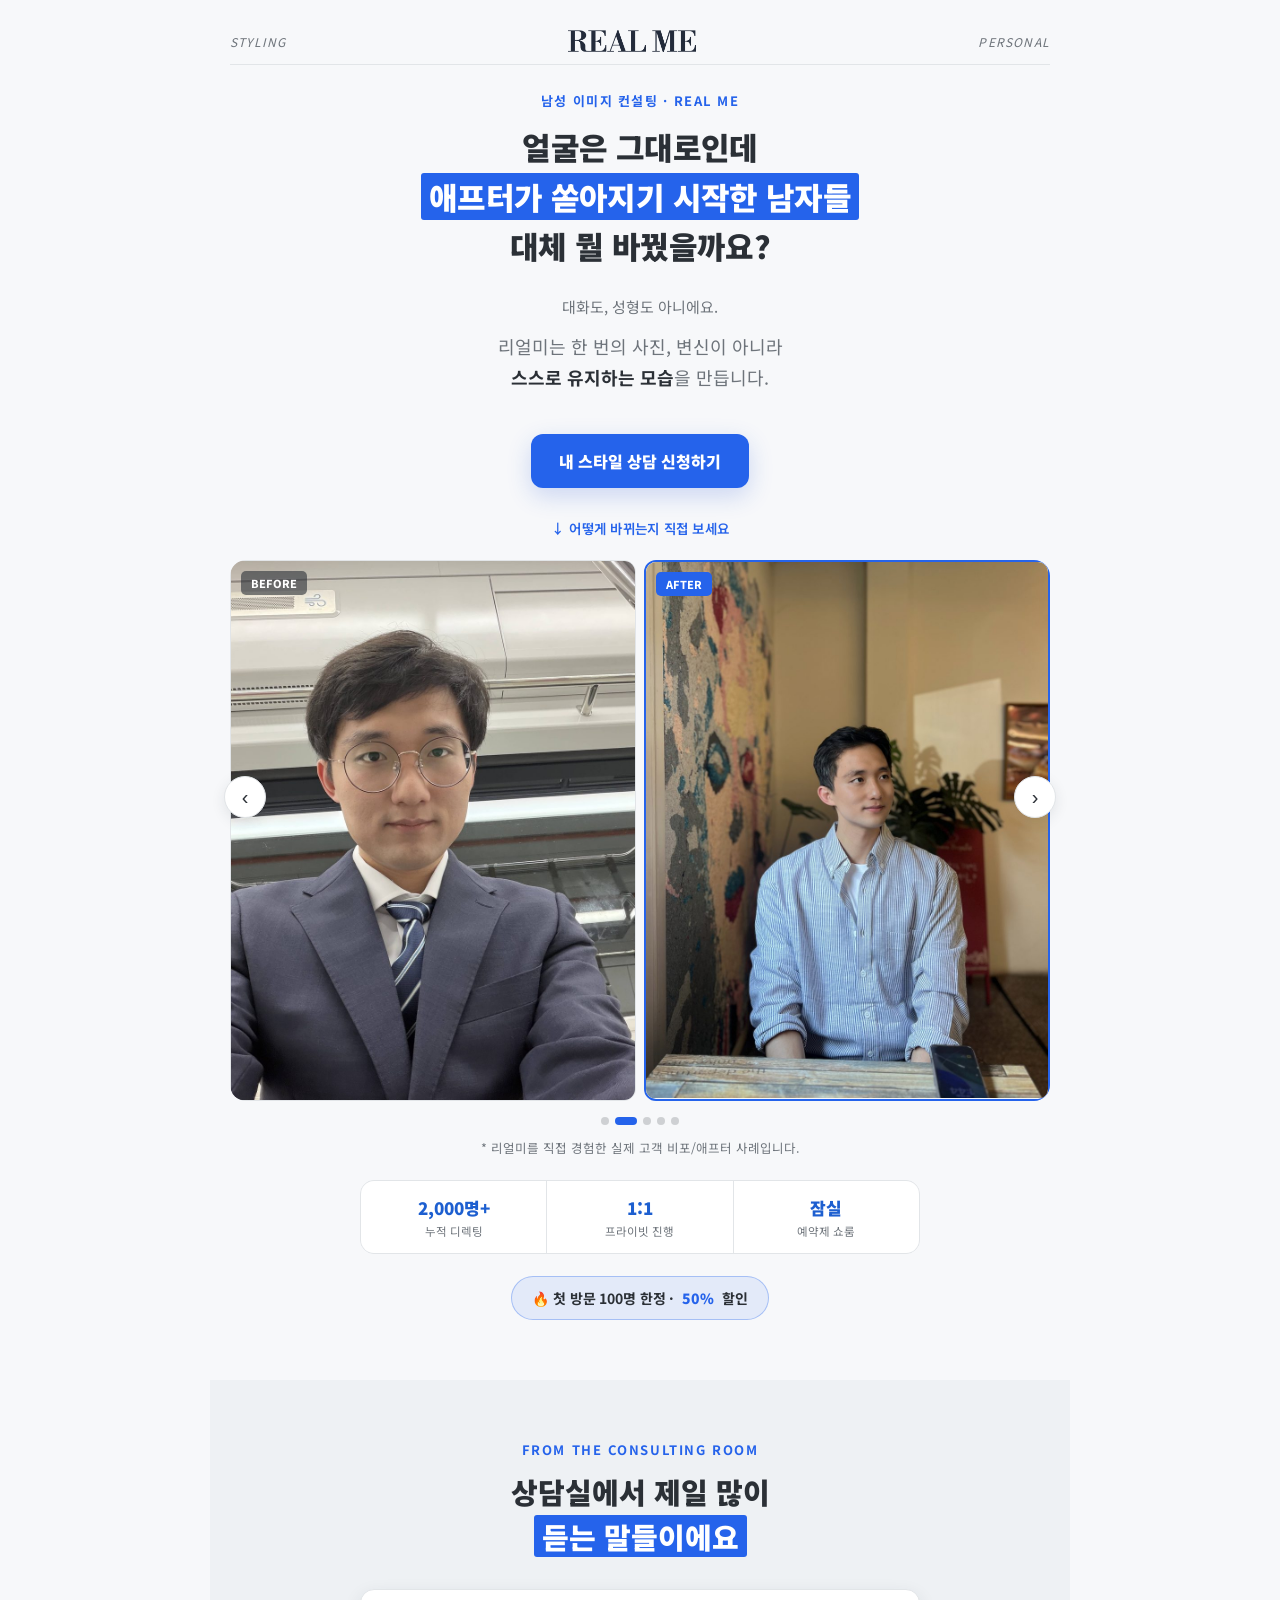
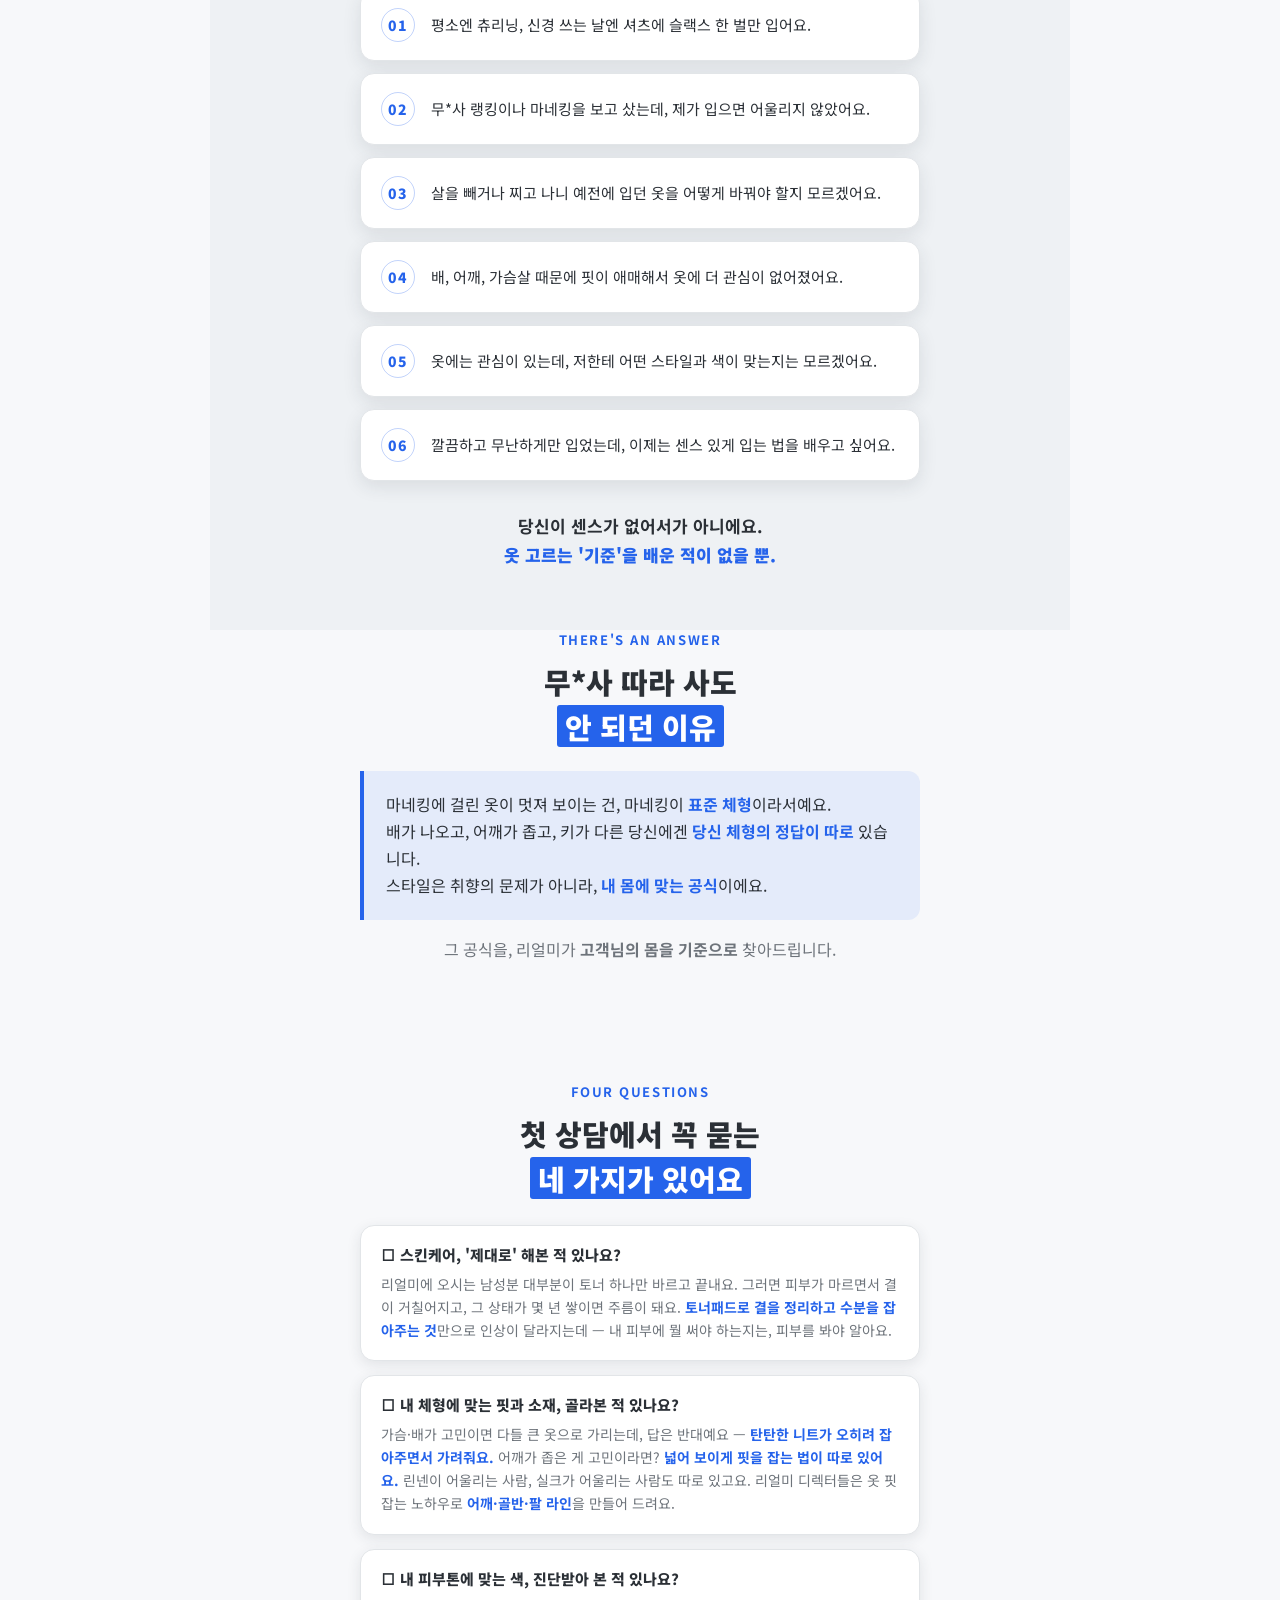
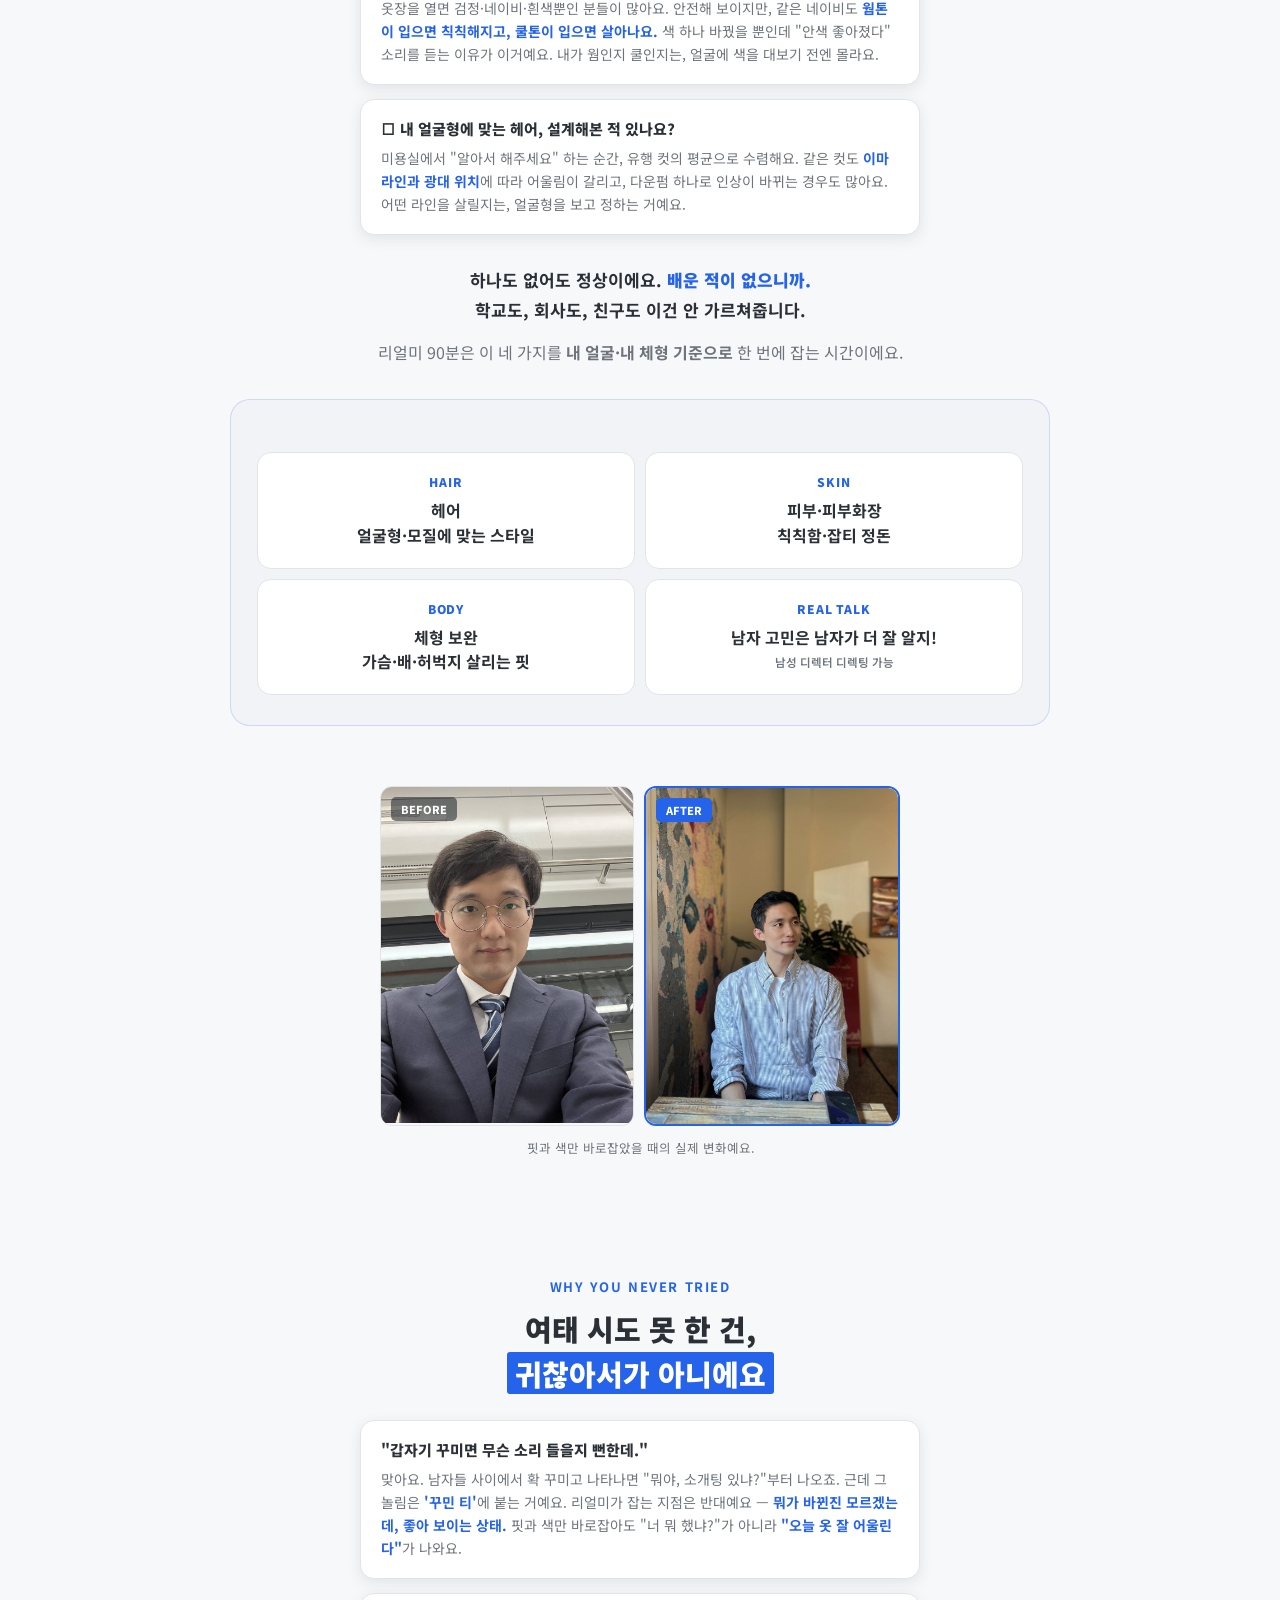
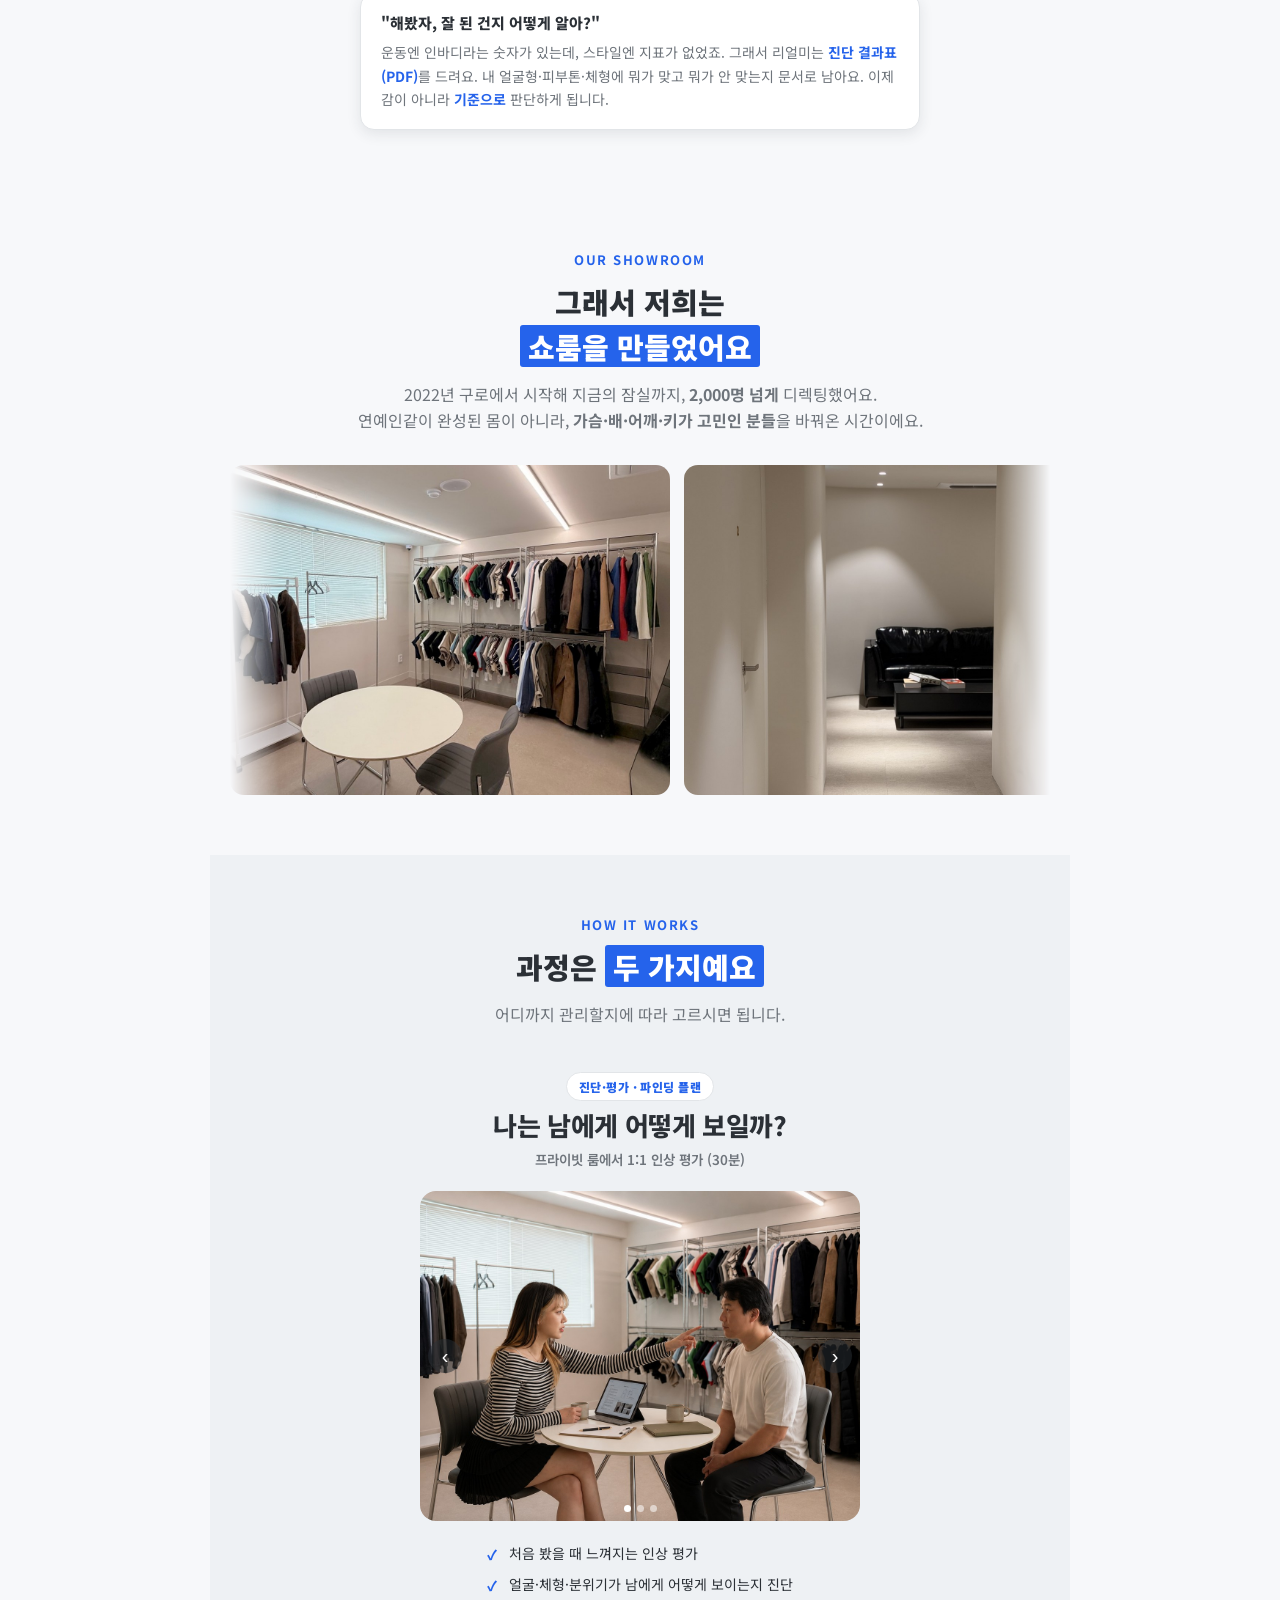
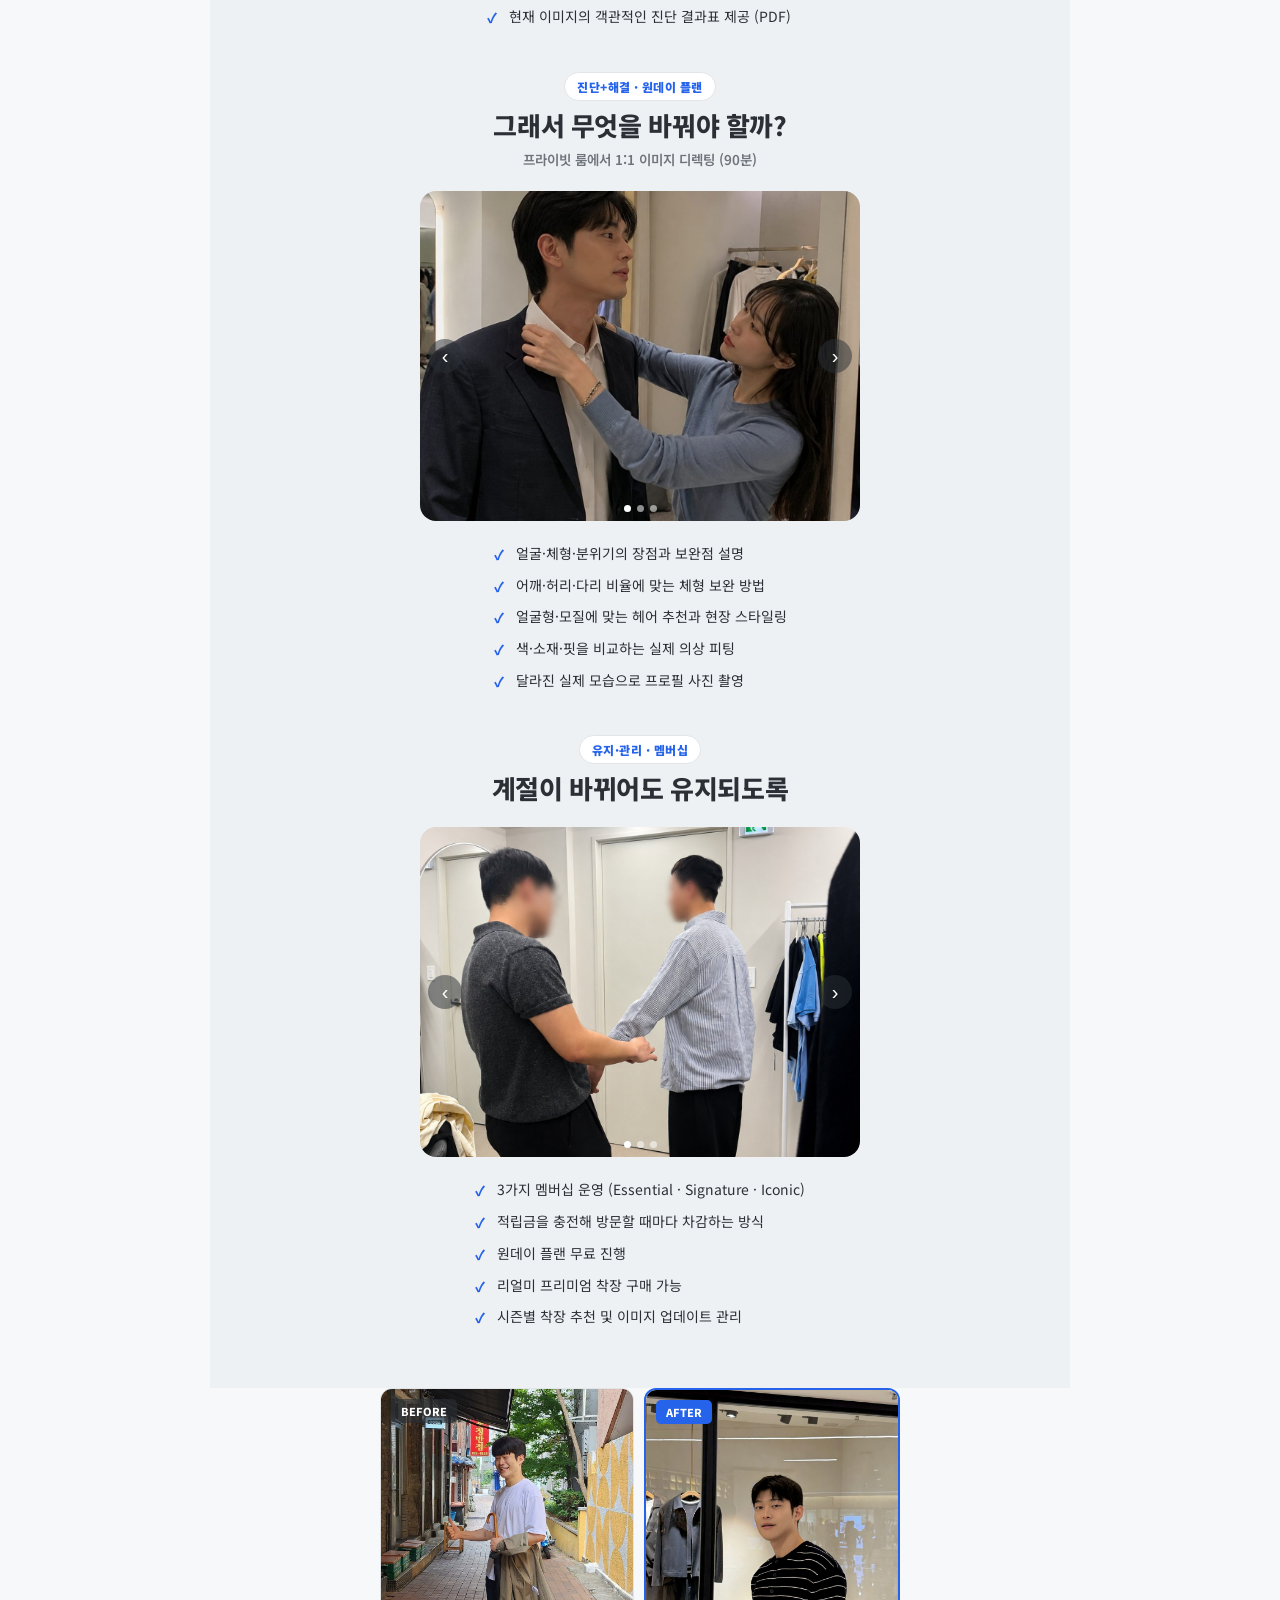
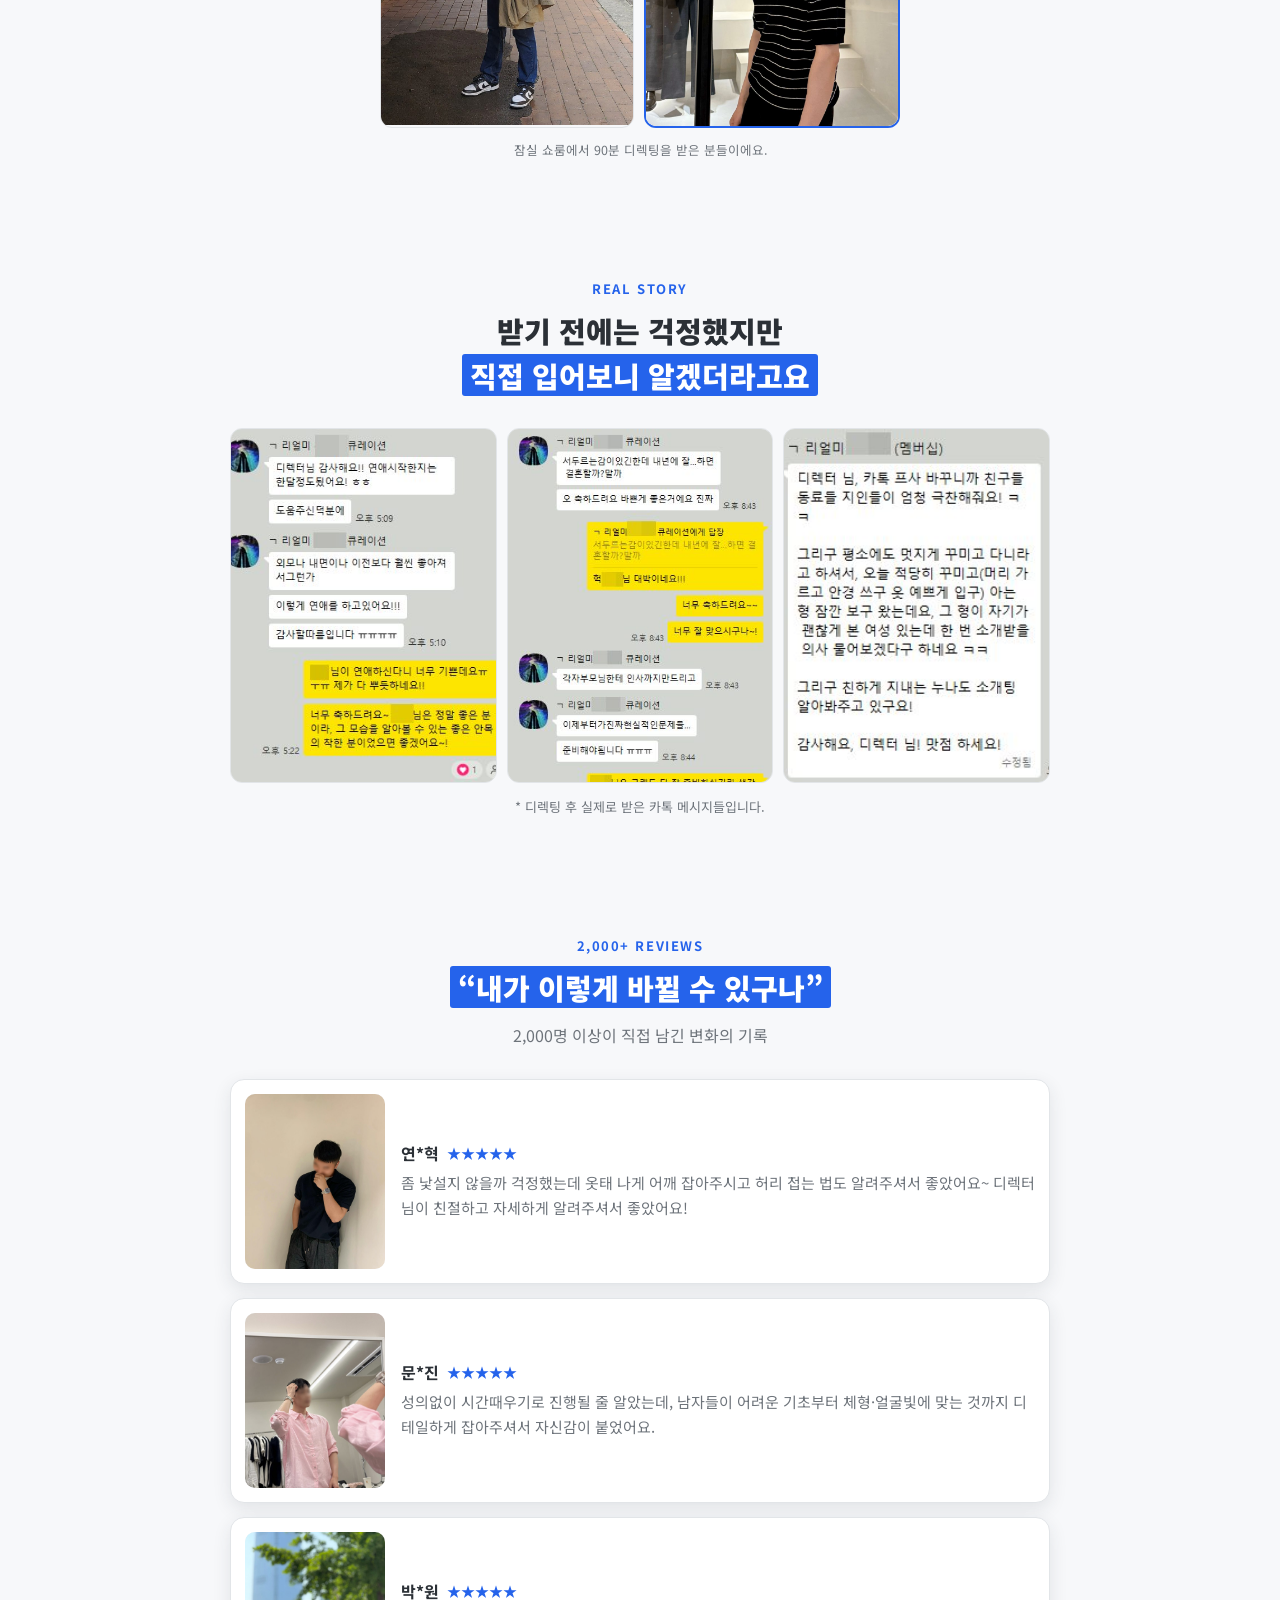
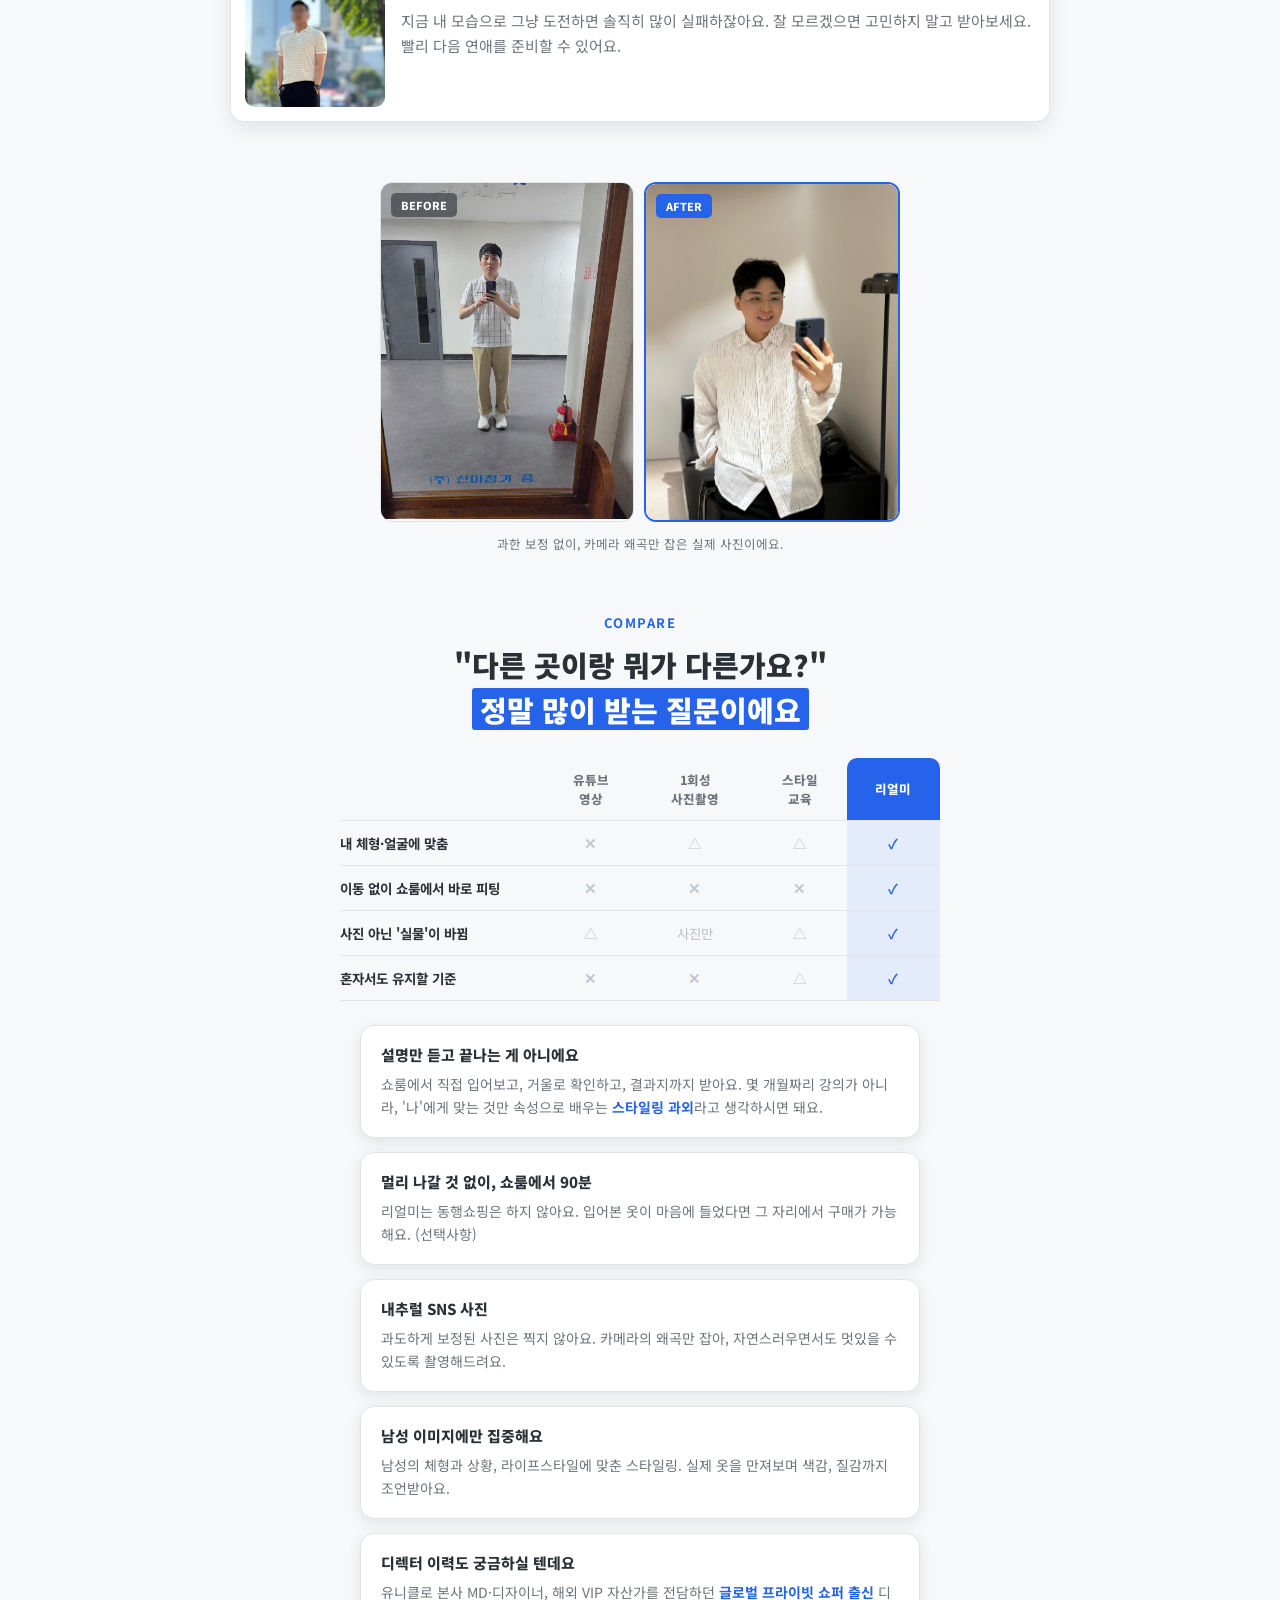
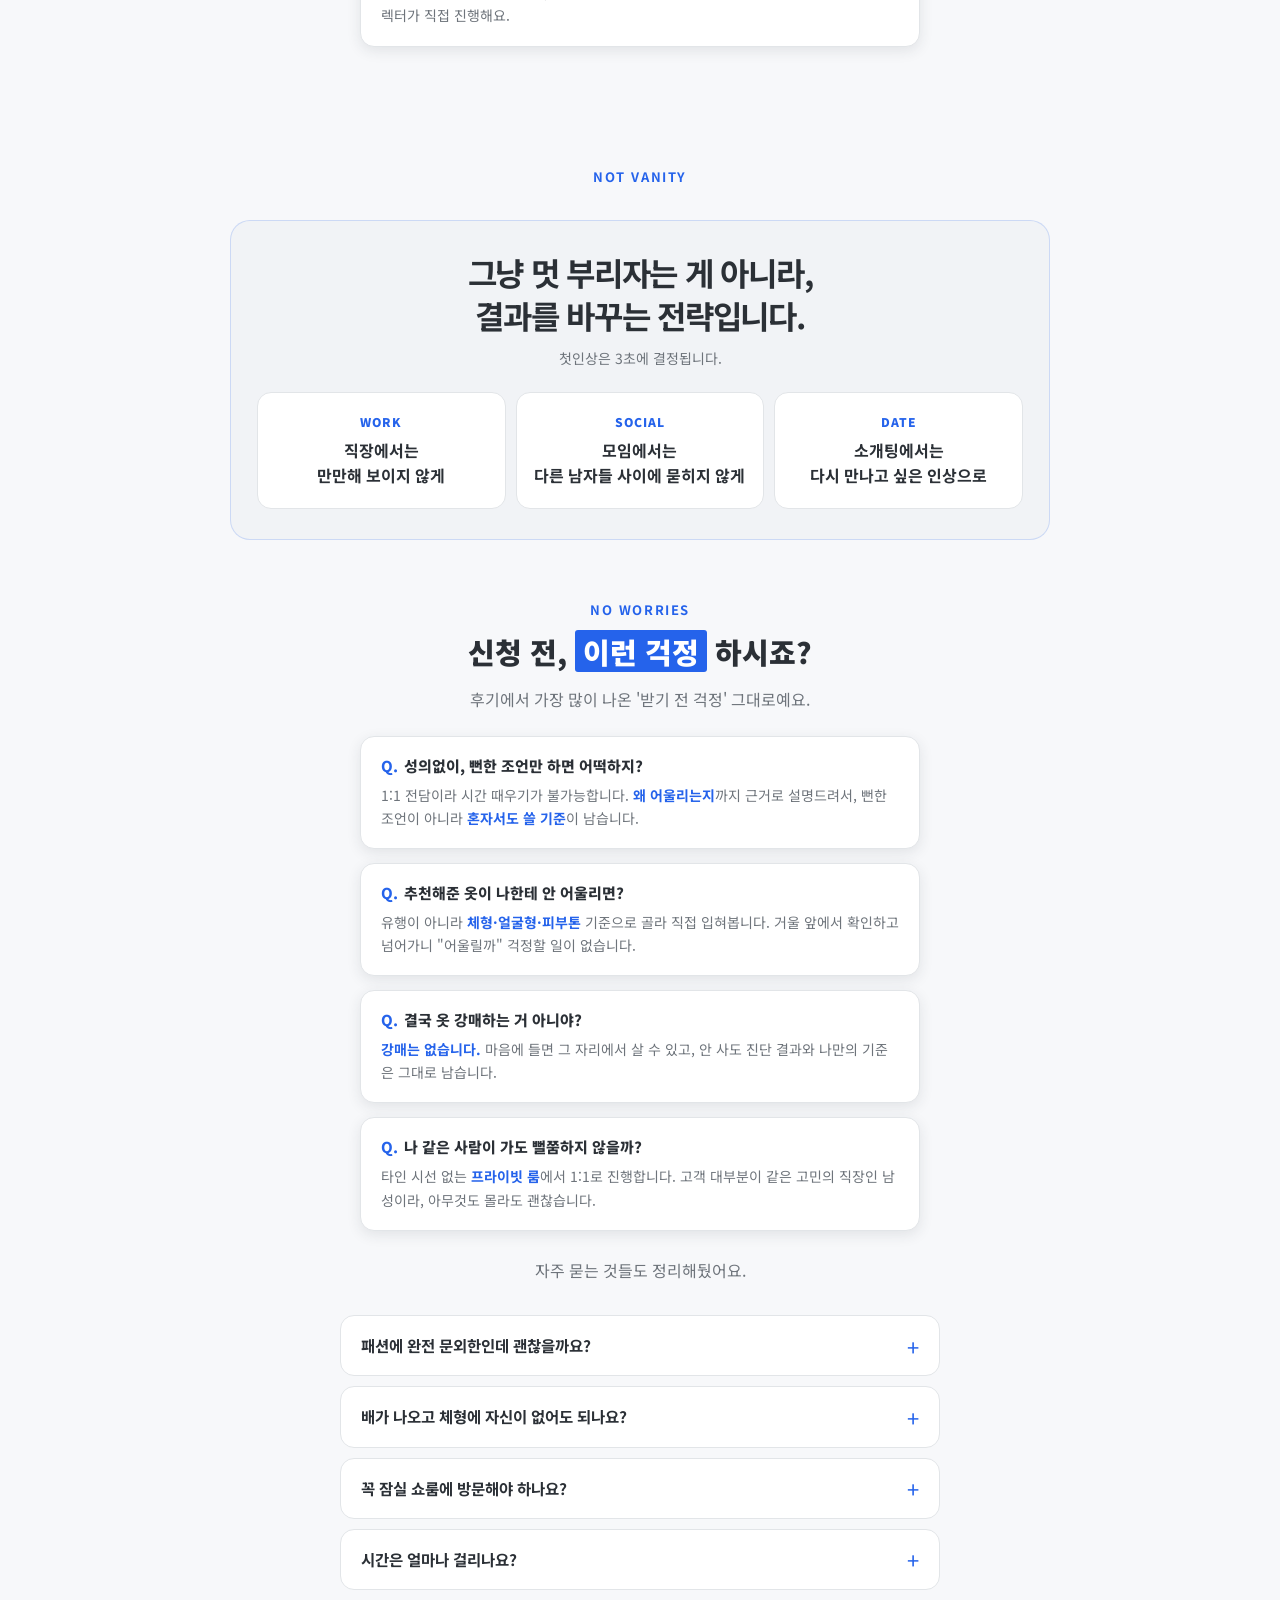
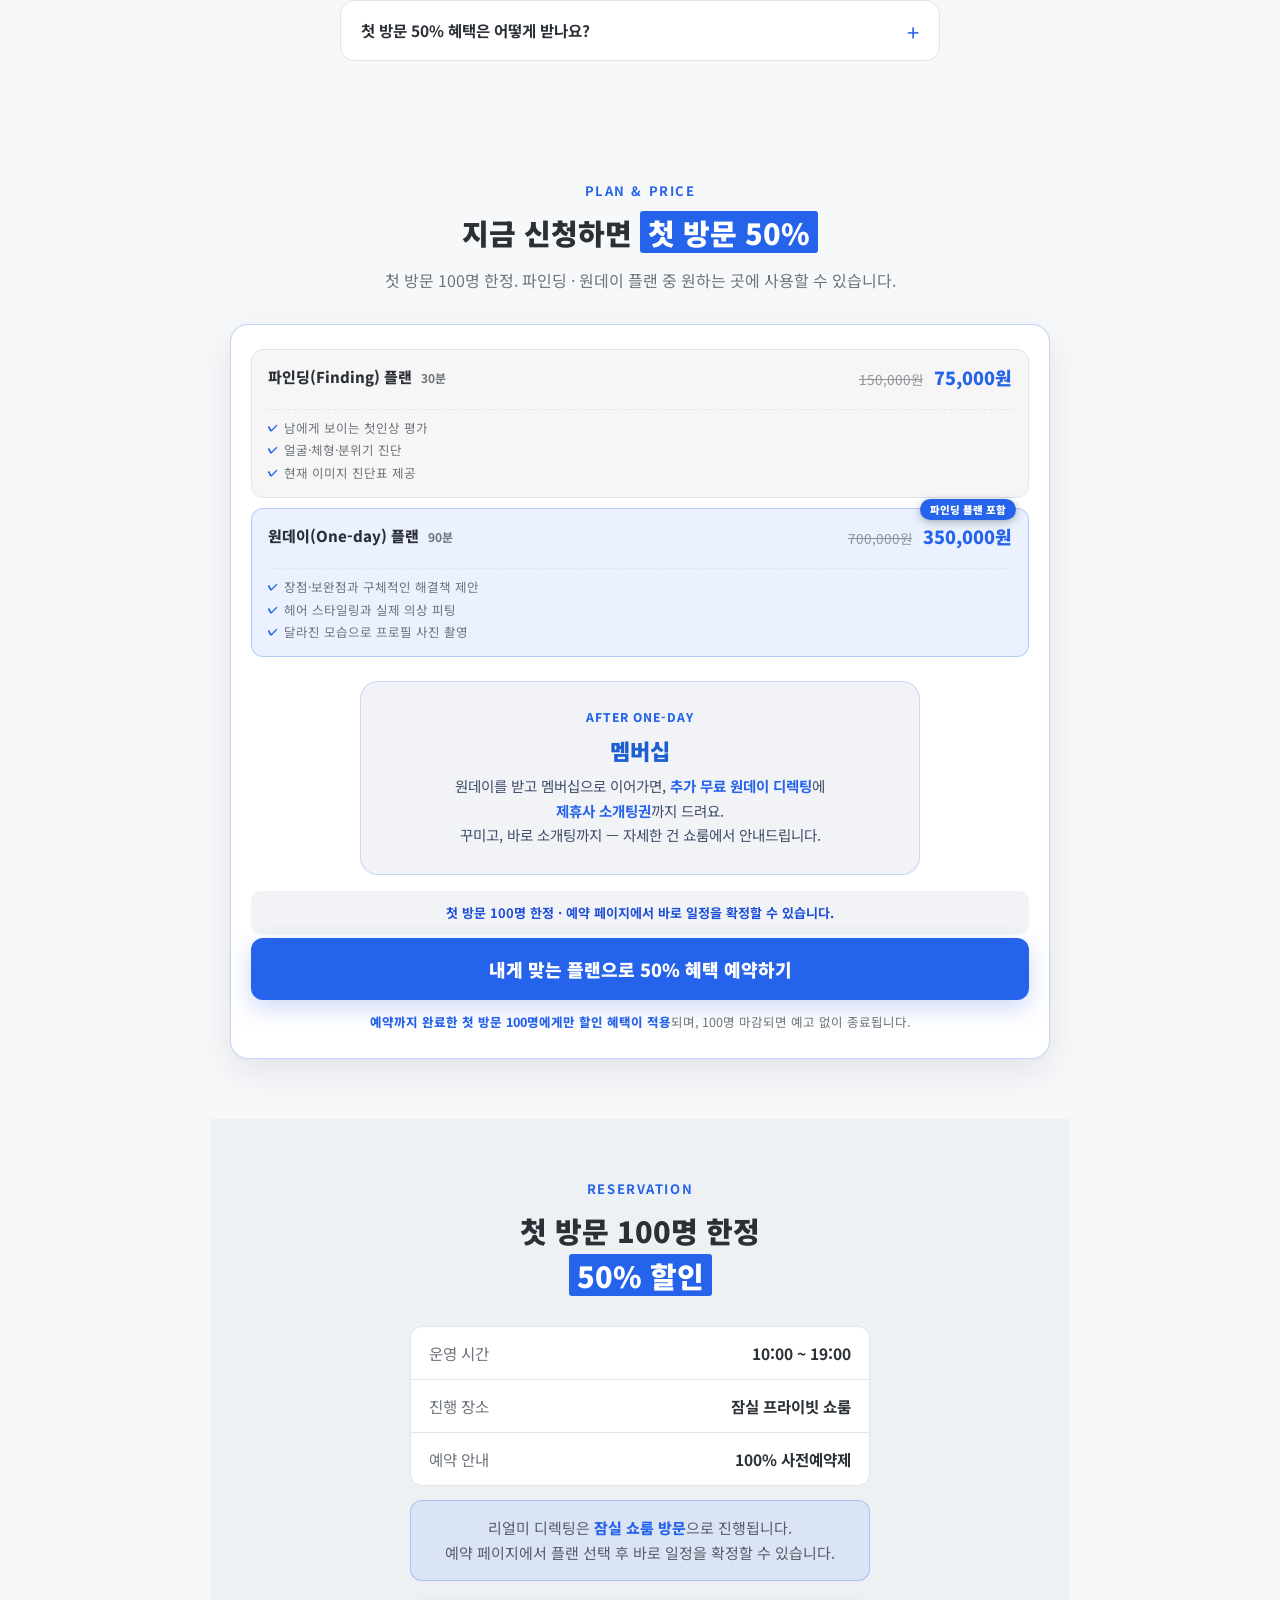
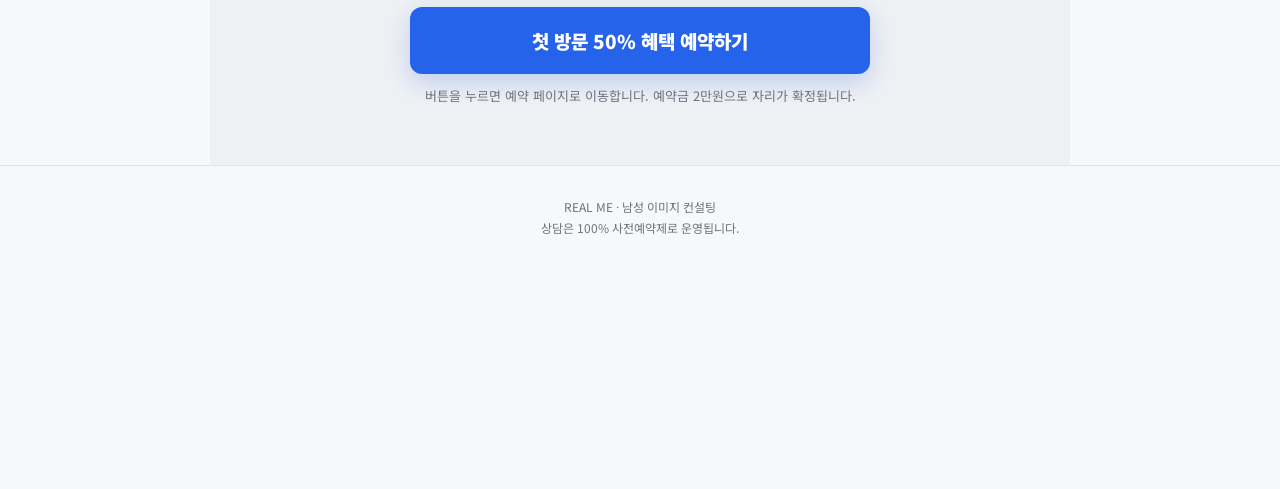
==== story/index.html @ db95ad7b "fix: 메타 광고 UTM 매크로 미치환 시 오가닉으로 재분류 {{ad.name}} 등이 치환되지 않은 채 들어오는 클릭은 광고 리다이렉트를 거치지 않은 자연 유입(게시물 공유·프" ====
<!DOCTYPE html>
<html lang="ko">
<head>
<script>
(function () {
  // 메타 광고 UTM 매크로 미치환 처리 (2026-08-24)
  // {{ad.name}} 등이 그대로 들어오는 클릭 = 광고 리다이렉트를 안 탄 자연 유입(게시물 공유·프로필 등).
  // utm_medium=paid 는 고정 문자열이라 그대로 두면 유료 세션으로 잘못 집계된다.
  // GA4가 첫 page_view에서 쿼리스트링을 읽기 전에 URL을 바로잡아야 하므로 head 최상단에서 동기 실행.
  try {
    var url = new URL(window.location.href);
    var qs = url.searchParams;
    var MACRO = /\{\{|%7B%7B/i;
    var unresolved = [];
    qs.forEach(function (v, k) {
      if (MACRO.test(decodeURIComponent(v || ''))) unresolved.push(k);
    });
    if (!unresolved.length) return;
    unresolved.forEach(function (k) { qs.delete(k); });
    qs.set('utm_source', 'instagram');
    qs.set('utm_medium', 'social');
    qs.set('utm_campaign', 'meta_post_unresolved');
    url.search = qs.toString();
    window.history.replaceState(null, '', url.toString());
    window.__utmMacroUnresolved = true;
    window.__utmMacroFields = unresolved.join(',');
  } catch (e) { /* 절대 랜딩을 죽이지 않는다 */ }
})();
</script>
<meta charset="UTF-8" />
<meta name="viewport" content="width=device-width, initial-scale=1.0, viewport-fit=cover" />
<title>리얼미 · 남성 이미지 컨설팅 — 옷·헤어·피부·체형까지</title>
<meta name="description" content="직장·소개팅·모임, 상황마다 막막하다면 — 옷·헤어·피부·체형까지 상황에 맞게 깔끔한 인상을 1:1 프라이빗으로 잡아드리는 남성 이미지 컨설팅." />
<meta property="og:type" content="website" />
<meta property="og:title" content="얼굴은 그대로인데, 애프터가 쏟아지기 시작한 남자들" />
<meta property="og:description" content="대체 뭘 바꿨을까요? 대화도, 성형도 아니에요 — 스스로 유지하는 모습을 만듭니다. 남성 이미지 컨설팅 리얼미." />
<meta property="og:url" content="https://find-me.real-me.co.kr/story/" />
<meta property="og:image" content="https://find-me.real-me.co.kr/story/images/ba-after-1.jpg" />
<meta name="theme-color" content="#f7f8fa" />
<link rel="icon" type="image/png" href="images/logo-white.png" />

<!-- ============================================================
     🧪 랜딩 테스트: "STORY" (2026-08-04 · 블로그형 스토리 — 디렉터 화자 서사)
     · 빅 아이디어: 스타일 = 꾸밈이 아니라 '당신이 놓친 마지막 자기관리'
     · 4장벽 해체 서사: ④정보부재 → ③정답있음 → ①스타일PT(외주수치) → ②전략(허영)
     · style-ink.css / main.js / images 를 그대로 재사용 (같은 폴더에 둘 것)
     · 색은 아래 <style id="더상세-blue"> 에서 오버라이드 (원본 CSS는 안 건드림)
     ============================================================ -->

<!-- 트래킹 ID (상세형과 동일) -->
<script>
  window.REALME_CONFIG = { GA4_ID: "G-TYWS49LKCM", META_PIXEL_ID: "468864818533646" };
</script>
<script>
(function(){var id=window.REALME_CONFIG.GA4_ID;if(!id||id.indexOf('X')>-1)return;
var s=document.createElement('script');s.async=true;
s.src='https://www.googletagmanager.com/gtag/js?id='+id;document.head.appendChild(s);
window.dataLayer=window.dataLayer||[];function gtag(){dataLayer.push(arguments);}
window.gtag=gtag;gtag('js',new Date());gtag('config',id);gtag('event','landing_view',{landing:'story'});})();
</script>
<script>
(function(){var id=window.REALME_CONFIG.META_PIXEL_ID;if(!id||id.indexOf('0000000000000000')===0)return;
!function(f,b,e,v,n,t,s){if(f.fbq)return;n=f.fbq=function(){n.callMethod?
n.callMethod.apply(n,arguments):n.queue.push(arguments)};if(!f._fbq)f._fbq=n;
n.push=n;n.loaded=!0;n.version='2.0';n.queue=[];t=b.createElement(e);t.async=!0;
t.src=v;s=b.getElementsByTagName(e)[0];s.parentNode.insertBefore(t,s)}(window,document,'script',
'https://connect.facebook.net/en_US/fbevents.js');fbq('init',id);fbq('track','PageView');})();
</script>

<link rel="preconnect" href="https://fonts.googleapis.com" />
<link rel="preconnect" href="https://fonts.gstatic.com" crossorigin />
<link href="https://fonts.googleapis.com/css2?family=Libre+Bodoni:wght@500;700&family=Noto+Sans+KR:wght@400;500;700;900&display=swap" rel="stylesheet" />
<link rel="stylesheet" href="style-ink.css?v=20260724blue" />

<!-- ① 쨍한 블루 오버라이드 (원본 soft blue #4a74ad → 진한 로열블루) -->
<style id="더상세-blue">
:root{
  --lime:#2563eb; --lime-soft:#B5BFCC;
  --red:#2563eb; --red-deep:#1d4ed8;
  --terra-soft:rgba(37,99,235,.09);
  --terra-line:rgba(37,99,235,.28);
  --terra-bright:#2563eb;
  --navy:#F7F8FA;
  --navy-deep:#EEF1F4;
}
/* CTA 조금 더 쨍하게 + 대비 */
.offer-cta,.apply-cta,.sticky-cta__btn{background:#2563eb !important;box-shadow:0 8px 24px rgba(29,78,216,.22) !important;}
.offer-cta:hover,.apply-cta:hover,.sticky-cta__btn:hover{background:#1d4ed8 !important;}
.hero-offer-pill{border-color:rgba(37,99,235,.32);}
</style>

<!-- 인라인 보정(상세형과 동일) + '더상세' 신규 섹션 스타일 -->
<style>
.svc-head{text-align:center;} .svc-head .svc-step{margin-bottom:6px;}
.svc-head .svc-title{font-size:26px;margin-bottom:0;} .svc-head .svc-room{font-size:13.5px;font-weight:600;color:var(--muted);margin-top:7px;}
.svc-media{max-width:440px;margin:0 auto;} .svc-body{width:100%;max-width:520px;margin:0 auto;}
.stats-strip{display:flex;justify-content:center;gap:38px;margin:26px auto 2px;text-align:center;}
.stats-strip .stat b{display:block;font-family:'Libre Bodoni',serif;font-size:30px;font-weight:700;color:var(--lime);line-height:1.25;}
.stats-strip .stat span{font-size:12.5px;color:var(--muted);}
/* 신청 전 마지막 질문 (반대심리 저격 — 상담 실발언 톤, 2026-08-03) */
.lq-item{max-width:560px;margin:22px auto 0;background:var(--navy-card);border:1px solid var(--line);border-radius:16px;padding:24px 26px;box-shadow:0 1px 3px var(--shadow);}
.lq-q{font-size:17px;font-weight:800;color:var(--white);word-break:keep-all;line-height:1.5;}
.lq-q::before{content:'💬 ';}
.lq-steps{margin:14px 0 0;padding-left:0;list-style:none;counter-reset:lq;}
.lq-steps li{counter-increment:lq;font-size:14.5px;color:var(--ink-mid);line-height:1.6;padding:7px 0 7px 34px;position:relative;word-break:keep-all;}
.lq-steps li::before{content:counter(lq);position:absolute;left:0;top:6px;width:24px;height:24px;border-radius:50%;background:var(--terra-soft);border:1px solid var(--terra-line);color:var(--terra-bright);font-size:12px;font-weight:800;display:flex;align-items:center;justify-content:center;}
.lq-note{margin-top:14px;font-size:14px;font-weight:700;color:var(--white);line-height:1.65;word-break:keep-all;border-top:1px solid var(--line);padding-top:14px;}
.shroom-img{flex:0 0 440px;}
@media (max-width:600px){ .shroom-img{flex:0 0 320px;} }
@media (max-width:520px){ .svc-head .svc-title{font-size:22px;} .svc-media{max-width:330px;} .stats-strip{gap:22px;} .stats-strip .stat b{font-size:23px;} }

/* ── 더상세 신규 섹션 공용 ── */
.cost-quote{max-width:560px;margin:22px auto 0;padding:20px 22px;background:var(--terra-soft);border-left:4px solid var(--lime);border-radius:0 12px 12px 0;text-align:left;font-size:16px;line-height:1.7;color:var(--white);}
.cost-quote b{color:var(--terra-bright);}
/* 비교표 — min-width 제거로 모바일 한 화면에 수납, 항목열 폭 고정으로 유튜브열과의 간격 축소 (2026-08-04) */
.cmp-wrap{max-width:600px;margin:26px auto 0;overflow-x:auto;}
.cmp{width:100%;border-collapse:separate;border-spacing:0;font-size:13.5px;}
.cmp th,.cmp td{padding:12px 6px;text-align:center;border-bottom:1px solid var(--line);}
.cmp td.rowh{width:34%;padding-left:0;word-break:keep-all;}
.cmp thead th{font-weight:800;color:var(--muted);font-size:12.5px;}
.cmp thead th.us{color:#fff;background:var(--lime);border-radius:10px 10px 0 0;}
.cmp td.us{background:var(--terra-soft);font-weight:700;color:var(--terra-bright);}
.cmp td.rowh{text-align:left;font-weight:700;color:var(--white);}
.cmp .o{color:var(--lime);font-weight:800;} .cmp .x{color:#b9c0c9;}
@media (max-width:520px){.cmp{font-size:12px;}.cmp thead th{font-size:11px;}.cmp td.rowh{font-size:12px;}.cmp th,.cmp td{padding:11px 4px;}}
/* 걱정 해소 Q&A */
.worry-list{max-width:560px;margin:24px auto 0;display:flex;flex-direction:column;gap:14px;}
.worry-card{background:var(--navy-card);border:1px solid var(--line);border-radius:14px;padding:18px 20px;text-align:left;box-shadow:0 4px 14px var(--shadow);}
.worry-q{font-size:15px;font-weight:800;color:var(--white);margin:0 0 8px;}
.worry-q .qmark{color:var(--terra-bright);margin-right:6px;}
.worry-a{font-size:14px;line-height:1.65;color:var(--ink-mid);margin:0;}
.worry-a b{color:var(--terra-bright);}
/* 본문 정적 비포/애프터 (2026-08-04 — 슬라이더는 기억에 안 남아 본문 맥락 배치) */
.ba-static{display:flex;gap:10px;max-width:520px;margin:0 auto;justify-content:center;}
.ba-static .ba-card{flex:1;min-width:0;}
.ba-caption{text-align:center;font-size:12.5px;color:var(--muted);margin:12px auto 0;word-break:keep-all;}
/* 인생샷 조합 콜아웃 — 밝은 블루 배경 + 진한 글자(가독성 우선) */
.combo{max-width:560px;margin:24px auto 0;padding:26px 24px;background:#F1F3F6;border:1px solid rgba(37,99,235,.20);border-radius:18px;text-align:center;color:#24344d;}
.combo .cb-eyebrow{font-size:12px;font-weight:800;letter-spacing:.08em;color:var(--lime);}
.combo h3{font-size:22px;font-weight:900;margin:10px 0 8px;line-height:1.4;color:#1d5fd0;}
.combo p{font-size:14.5px;line-height:1.7;color:#3f4d6b;margin:0;}
.combo p b{color:var(--lime);}
.combo .cb-num{font-family:'Libre Bodoni',serif;font-size:15px;font-weight:700;color:var(--lime);}
/* 이런 분께 추천 체크 */
.forwho{max-width:520px;margin:22px auto 0;display:flex;flex-direction:column;gap:10px;text-align:left;}
.forwho-item{display:flex;gap:10px;align-items:flex-start;font-size:15px;line-height:1.55;color:var(--white);}
.forwho-item .ck{flex:none;width:22px;height:22px;border-radius:50%;background:var(--lime);color:#fff;font-size:13px;display:flex;align-items:center;justify-content:center;font-weight:900;margin-top:1px;}
.skip-link{position:fixed;left:16px;top:-60px;z-index:100;background:#1d5fd0;color:#fff;padding:10px 14px;border-radius:8px;text-decoration:none;font-weight:800;}
.skip-link:focus{top:16px;}
.hero .brand-logo{filter:brightness(0) saturate(100%) invert(18%) sepia(15%) saturate(955%) hue-rotate(182deg) brightness(89%);}
.hero-proof{display:grid;grid-template-columns:repeat(3,1fr);gap:1px;max-width:560px;margin:22px auto 0;overflow:hidden;border:1px solid var(--line);border-radius:14px;background:var(--line);}
.hero-proof div{background:#fff;padding:14px 8px;}
.hero-proof b{display:block;color:#1d5fd0;font-size:17px;font-weight:900;font-variant-numeric:tabular-nums;}
.hero-proof span{display:block;margin-top:3px;color:var(--muted);font-size:11.5px;}
.hero-cta-primary{display:inline-flex;align-items:center;justify-content:center;margin:20px auto 4px;padding:15px 28px;border-radius:12px;background:#2563eb;color:#fff;text-decoration:none;font-size:16px;font-weight:900;box-shadow:0 8px 24px rgba(29,78,216,.20);transition:transform .2s,background .2s;}
.hero-cta-primary:hover{background:#1d4ed8;transform:translateY(-2px);}
.hero-cta-primary:active{transform:translateY(0) scale(.98);}
.hero-cta-primary:focus-visible,.offer-cta:focus-visible,.apply-cta:focus-visible,.sticky-cta__btn:focus-visible{outline:3px solid rgba(37,99,235,.32);outline-offset:3px;}
.hero-cta-note{font-size:12.5px;color:var(--muted);margin-top:8px;}
.hero-risk{max-width:560px;margin:14px auto 0;padding:16px 18px;border:1px solid var(--line);border-radius:14px;background:#fff;text-align:left;box-shadow:0 8px 24px rgba(27,42,59,.06);}
.hero-risk strong{display:block;color:var(--ink);font-size:15px;font-weight:900;margin-bottom:7px;}
.hero-risk p{margin:0;color:#46515f;font-size:13px;line-height:1.65;}
.hero-risk-meta{display:flex;flex-wrap:wrap;gap:7px;margin-top:10px;}
.hero-risk-meta span{padding:6px 9px;border-radius:999px;background:#F1F3F6;color:#1d4ed8;font-size:11.5px;font-weight:800;}
.offer-availability{margin:16px 0 4px;padding:12px 14px;border-radius:10px;background:#F1F3F6;color:#1d4ed8;font-size:13px;font-weight:700;text-align:center;}
.situation-panel{max-width:900px;margin:34px auto 0;padding:30px 26px;border-radius:20px;background:#F1F3F6;border:1px solid rgba(37,99,235,.18);text-align:center;}
.situation-panel h3{margin:0;color:var(--ink);font-size:clamp(22px,4vw,32px);line-height:1.35;letter-spacing:-.04em;}
.situation-panel>p{margin:10px 0 0;color:var(--muted);font-size:14px;line-height:1.65;}
.situation-grid{display:grid;grid-template-columns:repeat(3,1fr);gap:10px;margin-top:22px;}
.situation-item{padding:20px 14px;border-radius:14px;background:#fff;border:1px solid var(--line);}
.situation-item span{display:block;margin-bottom:8px;color:#2563eb;font-size:12px;font-weight:900;letter-spacing:.08em;}
.situation-item b{display:block;color:var(--ink);font-size:16px;line-height:1.55;word-break:keep-all;}
/* 자기관리 3카드 — STYLE 칸만 강조(비어있음 시각화) */
.care-grid .situation-item.blank{border:1.5px dashed var(--terra-line);background:var(--terra-soft);}
.care-grid .situation-item .care-state{display:block;margin-top:10px;font-size:12.5px;font-weight:800;}
.care-grid .situation-item .yes{color:#2563eb;} .care-grid .situation-item .no{color:#9aa4b0;}
.site-footer{padding:30px 20px 130px;text-align:center;color:var(--muted);font-size:12px;line-height:1.8;border-top:1px solid var(--line);}
.site-footer a{color:inherit;text-underline-offset:3px;}
@media (max-width:520px){.hero-proof b{font-size:15px;}.hero-proof span{font-size:10.5px;}.hero-cta-primary{width:100%;}.situation-panel{padding:24px 16px;}.situation-grid{grid-template-columns:1fr;}.situation-item{padding:16px 12px;}}
</style>
</head>
<body>
<a class="skip-link" href="#main-content">본문 바로가기</a>
<!-- ============================================================
     ✏️ 텍스트 수정 가이드: > 와 < 사이 한글만 고치세요. 태그·class·href는 건드리지 마세요.
     섹션: 1히어로 2자기관리선언 3문제 4왜실패(정답) 5비교표 6쇼룸 7스타일PT
           8서비스 9카톡후기 10실제후기 11걱정해소 12플랜 13FAQ 14마지막질문 15최종CTA
     ============================================================ -->
<main class="landing" id="main-content">

  <!-- ===== 1. 히어로 ===== -->
  <section data-sec="story_s01_hero" class="hero">
    <div class="nav-row">STYLING<img class="brand-logo" src="images/logo-white.png" alt="REAL ME">PERSONAL</div>
    <div class="hero-eyebrow">남성 이미지 컨설팅 · REAL ME</div>
    <h1 class="hero-title">얼굴은 그대로인데<br><em>애프터가 쏟아지기 시작한 남자들</em><br>대체 뭘 바꿨을까요?</h1>
    <p class="hero-sub"><span style="display:block;font-size:15px;line-height:1.35;margin-bottom:14px;">대화도, 성형도 아니에요.</span>리얼미는 한 번의 사진, 변신이 아니라<br><b>스스로 유지하는 모습</b>을 만듭니다.</p>
    <a href="https://find-me.real-me.co.kr/realme-booking-A.html?utm_source=story" class="hero-cta-primary js-booking" data-cta="hero">내 스타일 상담 신청하기</a>
    <div class="hero-hint" aria-hidden="true">↓ 어떻게 바뀌는지 직접 보세요</div>
    <div class="slider">
      <div class="slider-view">
        <div class="slider-track" id="baTrack">
          <div class="ba-slide"><div class="ba-card"><span class="ba-tag">BEFORE</span><div class="imgslot r34" data-label="ba-before-1.jpg"><img src="images/ba-before-1.jpg" alt="비포 1" onerror="this.style.display='none'"></div></div><div class="ba-card after"><span class="ba-tag a">AFTER</span><div class="imgslot r34" data-label="ba-after-1.jpg"><img src="images/ba-after-1.jpg" alt="애프터 1" onerror="this.style.display='none'"></div></div></div>
          <div class="ba-slide"><div class="ba-card"><span class="ba-tag">BEFORE</span><div class="imgslot r34" data-label="ba-before-2.jpg"><img src="images/ba-before-2.jpg" alt="비포 2" onerror="this.style.display='none'"></div></div><div class="ba-card after"><span class="ba-tag a">AFTER</span><div class="imgslot r34" data-label="ba-after-2.jpg"><img src="images/ba-after-2.jpg" alt="애프터 2" onerror="this.style.display='none'"></div></div></div>
          <div class="ba-slide"><div class="ba-card"><span class="ba-tag">BEFORE</span><div class="imgslot r34" data-label="ba-before-3.jpg"><img src="images/ba-before-3.jpg" alt="비포 3" onerror="this.style.display='none'"></div></div><div class="ba-card after"><span class="ba-tag a">AFTER</span><div class="imgslot r34" data-label="ba-after-3.jpg"><img src="images/ba-after-3.jpg" alt="애프터 3" onerror="this.style.display='none'"></div></div></div>
          <div class="ba-slide"><div class="ba-card"><span class="ba-tag">BEFORE</span><div class="imgslot r34" data-label="ba-before-4.jpg"><img src="images/ba-before-4.jpg" alt="비포 4" onerror="this.style.display='none'"></div></div><div class="ba-card after"><span class="ba-tag a">AFTER</span><div class="imgslot r34" data-label="ba-after-4.jpg"><img src="images/ba-after-4.jpg" alt="애프터 4" onerror="this.style.display='none'"></div></div></div>
          <div class="ba-slide"><div class="ba-card"><span class="ba-tag">BEFORE</span><div class="imgslot r34" data-label="ba-before-5.jpg"><img src="images/ba-before-5.jpg" alt="비포 5" onerror="this.style.display='none'"></div></div><div class="ba-card after"><span class="ba-tag a">AFTER</span><div class="imgslot r34" data-label="ba-after-5.jpg"><img src="images/ba-after-5.jpg" alt="애프터 5" onerror="this.style.display='none'"></div></div></div>
        </div>
      </div>
      <button class="slider-btn prev" id="baPrev" aria-label="이전">‹</button>
      <button class="slider-btn next" id="baNext" aria-label="다음">›</button>
      <div class="slider-dots" id="baDots"></div>
    </div>
    <p class="slider-caption">* 리얼미를 직접 경험한 실제 고객 비포/애프터 사례입니다.</p>
    <div class="hero-proof" aria-label="리얼미 주요 정보"><div><b>2,000명+</b><span>누적 디렉팅</span></div><div><b>1:1</b><span>프라이빗 진행</span></div><div><b>잠실</b><span>예약제 쇼룸</span></div></div>
    <span class="hero-offer-pill">🔥 첫 방문 100명 한정 · <b>50%</b> 할인</span>
  </section>

  <!-- ===== 3. 문제 몰아치기 (VoC) ===== -->
  <section data-sec="story_s02_pain" class="pain" data-reveal>
    <div class="eyebrow">FROM THE CONSULTING ROOM</div>
    <h2 class="sec-title">상담실에서 제일 많이<br><em>듣는 말들이에요</em></h2>
    <div class="pain-list">
      <div class="pain-card"><span class="pain-no">01</span><p>평소엔 츄리닝, 신경 쓰는 날엔 셔츠에 슬랙스 한 벌만 입어요.</p></div>
      <div class="pain-card"><span class="pain-no">02</span><p>무*사 랭킹이나 마네킹을 보고 샀는데, 제가 입으면 어울리지 않았어요.</p></div>
      <div class="pain-card"><span class="pain-no">03</span><p>살을 빼거나 찌고 나니 예전에 입던 옷을 어떻게 바꿔야 할지 모르겠어요.</p></div>
      <div class="pain-card"><span class="pain-no">04</span><p>배, 어깨, 가슴살 때문에 핏이 애매해서 옷에 더 관심이 없어졌어요.</p></div>
      <div class="pain-card"><span class="pain-no">05</span><p>옷에는 관심이 있는데, 저한테 어떤 스타일과 색이 맞는지는 모르겠어요.</p></div>
      <div class="pain-card"><span class="pain-no">06</span><p>깔끔하고 무난하게만 입었는데, 이제는 센스 있게 입는 법을 배우고 싶어요.</p></div>
    </div>
    <p class="pain-close">당신이 센스가 없어서가 아니에요.<br><em>옷 고르는 '기준'을 배운 적이 없을 뿐.</em></p>
  </section>

  <!-- ===== 4. 왜 실패했나 (정답이 있다) ===== -->
  <section data-sec="story_s03_reason" class="whyus" data-reveal style="padding-top:0;">
    <div class="eyebrow">THERE'S AN ANSWER</div>
    <h2 class="sec-title">무*사 따라 사도<br><em>안 되던 이유</em></h2>
    <div class="cost-quote">
      마네킹에 걸린 옷이 멋져 보이는 건, 마네킹이 <b>표준 체형</b>이라서예요.<br>
      배가 나오고, 어깨가 좁고, 키가 다른 당신에겐 <b>당신 체형의 정답이 따로</b> 있습니다.<br>
      스타일은 취향의 문제가 아니라, <b>내 몸에 맞는 공식</b>이에요.
    </div>
    <p class="sec-sub" style="margin-top:16px;">그 공식을, 리얼미가 <b>고객님의 몸을 기준으로</b> 찾아드립니다.</p>
  </section>

  <!-- ===== 2. 이런 거 해보신 적 있나요? (문제 인식→미니 교육, 2026-08-03) ===== -->
  <section data-sec="story_s04_questions" class="whyus" data-reveal>
    <div class="eyebrow">FOUR QUESTIONS</div>
    <h2 class="sec-title">첫 상담에서 꼭 묻는<br><em>네 가지가 있어요</em></h2>
    <div class="worry-list">
      <div class="worry-card">
        <p class="worry-q">☐ 스킨케어, '제대로' 해본 적 있나요?</p>
        <p class="worry-a">리얼미에 오시는 남성분 대부분이 토너 하나만 바르고 끝내요. 그러면 피부가 마르면서 결이 거칠어지고, 그 상태가 몇 년 쌓이면 주름이 돼요. <b>토너패드로 결을 정리하고 수분을 잡아주는 것</b>만으로 인상이 달라지는데 — 내 피부에 뭘 써야 하는지는, 피부를 봐야 알아요.</p>
      </div>
      <div class="worry-card">
        <p class="worry-q">☐ 내 체형에 맞는 핏과 소재, 골라본 적 있나요?</p>
        <p class="worry-a">가슴·배가 고민이면 다들 큰 옷으로 가리는데, 답은 반대예요 — <b>탄탄한 니트가 오히려 잡아주면서 가려줘요.</b> 어깨가 좁은 게 고민이라면? <b>넓어 보이게 핏을 잡는 법이 따로 있어요.</b> 린넨이 어울리는 사람, 실크가 어울리는 사람도 따로 있고요. 리얼미 디렉터들은 옷 핏 잡는 노하우로 <b>어깨·골반·팔 라인</b>을 만들어 드려요.</p>
      </div>
      <div class="worry-card">
        <p class="worry-q">☐ 내 피부톤에 맞는 색, 진단받아 본 적 있나요?</p>
        <p class="worry-a">옷장을 열면 검정·네이비·흰색뿐인 분들이 많아요. 안전해 보이지만, 같은 네이비도 <b>웜톤이 입으면 칙칙해지고, 쿨톤이 입으면 살아나요.</b> 색 하나 바꿨을 뿐인데 "안색 좋아졌다" 소리를 듣는 이유가 이거예요. 내가 웜인지 쿨인지는, 얼굴에 색을 대보기 전엔 몰라요.</p>
      </div>
      <div class="worry-card">
        <p class="worry-q">☐ 내 얼굴형에 맞는 헤어, 설계해본 적 있나요?</p>
        <p class="worry-a">미용실에서 "알아서 해주세요" 하는 순간, 유행 컷의 평균으로 수렴해요. 같은 컷도 <b>이마 라인과 광대 위치</b>에 따라 어울림이 갈리고, 다운펌 하나로 인상이 바뀌는 경우도 많아요. 어떤 라인을 살릴지는, 얼굴형을 보고 정하는 거예요.</p>
      </div>
    </div>
    <p class="pain-close">하나도 없어도 정상이에요. <em>배운 적이 없으니까.</em><br>학교도, 회사도, 친구도 이건 안 가르쳐줍니다.</p>
    <p class="sec-sub" style="margin-top:14px;">리얼미 90분은 이 네 가지를 <b>내 얼굴·내 체형 기준으로</b> 한 번에 잡는 시간이에요.</p>
    <div class="situation-panel">
      <div class="situation-grid" style="grid-template-columns:repeat(2,1fr);">
        <div class="situation-item"><span>HAIR</span><b>헤어<br>얼굴형·모질에 맞는 스타일</b></div>
        <div class="situation-item"><span>SKIN</span><b>피부·피부화장<br>칙칙함·잡티 정돈</b></div>
        <div class="situation-item"><span>BODY</span><b>체형 보완<br>가슴·배·허벅지 살리는 핏</b></div>
        <div class="situation-item"><span>REAL TALK</span><b>남자 고민은 남자가 더 잘 알지!</b><small style="display:block;margin-top:5px;font-size:11.5px;font-weight:600;color:var(--muted);">남성 디렉터 디렉팅 가능</small></div>
      </div>
    </div>
  </section>

  <!-- 본문 정적 비포/애프터 2 -->
  <section class="whyus" data-reveal style="padding-top:0;">
    <div class="ba-static">
      <div class="ba-card"><span class="ba-tag">BEFORE</span><div class="imgslot r34" data-label="ba-before-2.jpg"><img src="images/ba-before-2.jpg" alt="비포 2" onerror="this.style.display='none'"></div></div>
      <div class="ba-card after"><span class="ba-tag a">AFTER</span><div class="imgslot r34" data-label="ba-after-2.jpg"><img src="images/ba-after-2.jpg" alt="애프터 2" onerror="this.style.display='none'"></div></div>
    </div>
    <p class="ba-caption">핏과 색만 바로잡았을 때의 실제 변화예요.</p>
  </section>

  <!-- ===== 4.5 왜 시도 못 했나 (실패의 관객 · 판정 기준 부재, 2026-08-03) ===== -->
  <section data-sec="story_s05_whynot" class="whyus" data-reveal>
    <div class="eyebrow">WHY YOU NEVER TRIED</div>
    <h2 class="sec-title">여태 시도 못 한 건,<br><em>귀찮아서가 아니에요</em></h2>
    <div class="worry-list">
      <div class="worry-card">
        <p class="worry-q">"갑자기 꾸미면 무슨 소리 들을지 뻔한데."</p>
        <p class="worry-a">맞아요. 남자들 사이에서 확 꾸미고 나타나면 "뭐야, 소개팅 있냐?"부터 나오죠. 근데 그 놀림은 <b>'꾸민 티'</b>에 붙는 거예요. 리얼미가 잡는 지점은 반대예요 — <b>뭐가 바뀐진 모르겠는데, 좋아 보이는 상태.</b> 핏과 색만 바로잡아도 "너 뭐 했냐?"가 아니라 <b>"오늘 옷 잘 어울린다"</b>가 나와요.</p>
      </div>
      <div class="worry-card">
        <p class="worry-q">"해봤자, 잘 된 건지 어떻게 알아?"</p>
        <p class="worry-a">운동엔 인바디라는 숫자가 있는데, 스타일엔 지표가 없었죠. 그래서 리얼미는 <b>진단 결과표(PDF)</b>를 드려요. 내 얼굴형·피부톤·체형에 뭐가 맞고 뭐가 안 맞는지 문서로 남아요. 이제 감이 아니라 <b>기준으로</b> 판단하게 됩니다.</p>
      </div>
    </div>
  </section>

  <!-- ===== 6. 쇼룸 갤러리 ===== -->
  <section data-sec="story_s06_showroom" class="showroom" data-reveal>
    <div class="eyebrow">OUR SHOWROOM</div>
    <h2 class="sec-title">그래서 저희는<br><em>쇼룸을 만들었어요</em></h2>
    <p class="sec-sub">2022년 구로에서 시작해 지금의 잠실까지, <b>2,000명 넘게</b> 디렉팅했어요.<br>연예인같이 완성된 몸이 아니라, <b>가슴·배·어깨·키가 고민인 분들</b>을 바꿔온 시간이에요.</p>
    <div class="shroom-marquee">
      <div class="shroom-track" id="shroomTrack">
        <div class="imgslot r43 shroom-img" data-label="showroom-1.jpg"><img src="images/showroom-1.jpg" alt="리얼미 쇼룸 1" onerror="this.style.display='none'"></div>
        <div class="imgslot r43 shroom-img" data-label="showroom-2.jpg"><img src="images/showroom-2.jpg" alt="리얼미 쇼룸 2" onerror="this.style.display='none'"></div>
        <div class="imgslot r43 shroom-img" data-label="showroom-3.jpg"><img src="images/showroom-3.jpg" alt="리얼미 쇼룸 3" onerror="this.style.display='none'"></div>
        <div class="imgslot r43 shroom-img" data-label="showroom-4.jpg"><img src="images/showroom-4.jpg" alt="리얼미 쇼룸 4" onerror="this.style.display='none'"></div>
        <div class="imgslot r43 shroom-img" data-label="showroom-5.jpg"><img src="images/showroom-5.jpg" alt="리얼미 쇼룸 5" onerror="this.style.display='none'"></div>
        <div class="imgslot r43 shroom-img" data-label="showroom-6.jpg"><img src="images/showroom-6.jpg" alt="리얼미 쇼룸 6" onerror="this.style.display='none'"></div>
        <div class="imgslot r43 shroom-img" data-label="showroom-7.jpg"><img src="images/showroom-7.jpg" alt="리얼미 쇼룸 7" onerror="this.style.display='none'"></div>
        <div class="imgslot r43 shroom-img" data-label="showroom-8.jpg"><img src="images/showroom-8.jpg" alt="리얼미 쇼룸 8" onerror="this.style.display='none'"></div>
      </div>
    </div>
  </section>

  <!-- ===== 8. 서비스 상세 ===== -->
  <section data-sec="story_s07_process" class="service" data-reveal>
    <div class="eyebrow">HOW IT WORKS</div>
    <h2 class="sec-title">과정은 <em>두 가지예요</em></h2>
    <p class="sec-sub">어디까지 관리할지에 따라 고르시면 됩니다.</p>
    <div class="svc-block">
      <div class="svc-head"><span class="svc-step">진단·평가 · 파인딩 플랜</span><h3 class="svc-title">나는 남에게 어떻게 보일까?</h3><p class="svc-room">프라이빗 룸에서 1:1 인상 평가 (30분)</p></div>
      <div class="svc-media"><div class="svc-carousel"><div class="svc-ctrack">
        <div class="svc-slide imgslot r43" data-label="service-1-1.jpg"><img src="images/service-1-1.jpg" alt="파인딩 진단 1" onerror="this.style.display='none'"></div>
        <div class="svc-slide imgslot r43" data-label="service-1-2.jpg"><img src="images/service-1-2.jpg" alt="파인딩 진단 2" onerror="this.style.display='none'"></div>
        <div class="svc-slide imgslot r43" data-label="service-1-3.jpg"><img src="images/service-1-3.jpg" alt="파인딩 진단 3" onerror="this.style.display='none'"></div>
      </div><button class="svc-nav prev" aria-label="이전">‹</button><button class="svc-nav next" aria-label="다음">›</button><div class="svc-dots"></div></div></div>
      <div class="svc-body"><ul class="svc-list"><li>처음 봤을 때 느껴지는 인상 평가</li><li>얼굴·체형·분위기가 남에게 어떻게 보이는지 진단</li><li>현재 이미지의 객관적인 진단 결과표 제공 (PDF)</li></ul></div>
    </div>
    <div class="svc-block reverse">
      <div class="svc-head"><span class="svc-step">진단+해결 · 원데이 플랜</span><h3 class="svc-title">그래서 무엇을 바꿔야 할까?</h3><p class="svc-room">프라이빗 룸에서 1:1 이미지 디렉팅 (90분)</p></div>
      <div class="svc-media"><div class="svc-carousel"><div class="svc-ctrack">
        <div class="svc-slide imgslot r43" data-label="service-2-1.jpg"><img src="images/service-2-1.jpg" alt="원데이 디렉팅 1" onerror="this.style.display='none'"></div>
        <div class="svc-slide imgslot r43" data-label="service-2-2.jpg"><img src="images/service-2-2.jpg" alt="원데이 디렉팅 2" onerror="this.style.display='none'"></div>
        <div class="svc-slide imgslot r43" data-label="service-2-3.jpg"><img src="images/service-2-3.jpg" alt="원데이 디렉팅 3" onerror="this.style.display='none'"></div>
      </div><button class="svc-nav prev" aria-label="이전">‹</button><button class="svc-nav next" aria-label="다음">›</button><div class="svc-dots"></div></div></div>
      <div class="svc-body"><ul class="svc-list"><li>얼굴·체형·분위기의 장점과 보완점 설명</li><li>어깨·허리·다리 비율에 맞는 체형 보완 방법</li><li>얼굴형·모질에 맞는 헤어 추천과 현장 스타일링</li><li>색·소재·핏을 비교하는 실제 의상 피팅</li><li>달라진 실제 모습으로 프로필 사진 촬영</li></ul></div>
    </div>
    <div class="svc-block">
      <div class="svc-head"><span class="svc-step">유지·관리 · 멤버십</span><h3 class="svc-title">계절이 바뀌어도 유지되도록</h3></div>
      <div class="svc-media"><div class="svc-carousel"><div class="svc-ctrack">
        <div class="svc-slide imgslot r43" data-label="service-3-1.jpg"><img src="images/service-3-1.jpg" alt="멤버십 1" onerror="this.style.display='none'"></div>
        <div class="svc-slide imgslot r43" data-label="service-3-2.jpg"><img src="images/service-3-2.jpg" alt="멤버십 2" onerror="this.style.display='none'"></div>
        <div class="svc-slide imgslot r43" data-label="service-3-3.jpg"><img src="images/service-3-3.jpg" alt="멤버십 3" onerror="this.style.display='none'"></div>
      </div><button class="svc-nav prev" aria-label="이전">‹</button><button class="svc-nav next" aria-label="다음">›</button><div class="svc-dots"></div></div></div>
      <div class="svc-body"><ul class="svc-list"><li>3가지 멤버십 운영 (Essential · Signature · Iconic)</li><li>적립금을 충전해 방문할 때마다 차감하는 방식</li><li>원데이 플랜 무료 진행</li><li>리얼미 프리미엄 착장 구매 가능</li><li>시즌별 착장 추천 및 이미지 업데이트 관리</li></ul></div>
    </div>
  </section>

  <!-- 본문 정적 비포/애프터 3 -->
  <section class="whyus" data-reveal style="padding-top:0;">
    <div class="ba-static">
      <div class="ba-card"><span class="ba-tag">BEFORE</span><div class="imgslot r34" data-label="ba-before-3.jpg"><img src="images/ba-before-3.jpg" alt="비포 3" onerror="this.style.display='none'"></div></div>
      <div class="ba-card after"><span class="ba-tag a">AFTER</span><div class="imgslot r34" data-label="ba-after-3.jpg"><img src="images/ba-after-3.jpg" alt="애프터 3" onerror="this.style.display='none'"></div></div>
    </div>
    <p class="ba-caption">잠실 쇼룸에서 90분 디렉팅을 받은 분들이에요.</p>
  </section>

  <!-- ===== 9. 카톡 후기 ===== -->
  <section data-sec="story_s08_review_kakao" class="reviews-kakao" data-reveal>
    <div class="eyebrow">REAL STORY</div>
    <h2 class="sec-title">받기 전에는 걱정했지만<br><em>직접 입어보니 알겠더라고요</em></h2>
    <div class="kakao-grid">
      <div class="imgslot r-free" data-label="kakao-1.jpg"><img src="images/kakao-1.jpg" alt="카톡 후기 1" onerror="this.style.display='none'"></div>
      <div class="imgslot r-free" data-label="kakao-2.jpg"><img src="images/kakao-2.jpg" alt="카톡 후기 2" onerror="this.style.display='none'"></div>
      <div class="imgslot r-free" data-label="kakao-3.jpg"><img src="images/kakao-3.jpg" alt="카톡 후기 3" onerror="this.style.display='none'"></div>
    </div>
    <p class="kakao-more">* 디렉팅 후 실제로 받은 카톡 메시지들입니다.</p>
  </section>

  <!-- ===== 10. 실제 후기 (VoC 923건에서) ===== -->
  <section data-sec="story_s09_review_text" class="reviews-text" data-reveal>
    <div class="eyebrow">2,000+ REVIEWS</div>
    <h2 class="sec-title"><em>“내가 이렇게 바뀔 수 있구나”</em></h2>
    <p class="sec-sub">2,000명 이상이 직접 남긴 변화의 기록</p>
    <div class="rv-list">
      <div class="rv-item"><div class="imgslot r-sq" data-label="review-1.jpg"><img src="images/review-1.jpg" alt="후기 사진 1" onerror="this.style.display='none'"></div><div class="rv-text"><div class="rv-top"><b>연*혁</b><span class="stars">★★★★★</span></div><p>좀 낯설지 않을까 걱정했는데 옷태 나게 어깨 잡아주시고 허리 접는 법도 알려주셔서 좋았어요~ 디렉터님이 친절하고 자세하게 알려주셔서 좋았어요!</p></div></div>
      <div class="rv-item"><div class="imgslot r-sq" data-label="review-2.jpg"><img src="images/review-2.jpg" alt="후기 사진 2" onerror="this.style.display='none'"></div><div class="rv-text"><div class="rv-top"><b>문*진</b><span class="stars">★★★★★</span></div><p>성의없이 시간때우기로 진행될 줄 알았는데, 남자들이 어려운 기초부터 체형·얼굴빛에 맞는 것까지 디테일하게 잡아주셔서 자신감이 붙었어요.</p></div></div>
      <div class="rv-item"><div class="imgslot r-sq" data-label="review-3.jpg"><img src="images/review-3.jpg" alt="후기 사진 3" onerror="this.style.display='none'"></div><div class="rv-text"><div class="rv-top"><b>박*원</b><span class="stars">★★★★★</span></div><p>지금 내 모습으로 그냥 도전하면 솔직히 많이 실패하잖아요. 잘 모르겠으면 고민하지 말고 받아보세요. 빨리 다음 연애를 준비할 수 있어요.</p></div></div>
    </div>
  </section>

  <!-- 본문 정적 비포/애프터 4 -->
  <section class="whyus" data-reveal style="padding-top:0;">
    <div class="ba-static">
      <div class="ba-card"><span class="ba-tag">BEFORE</span><div class="imgslot r34" data-label="ba-before-4.jpg"><img src="images/ba-before-4.jpg" alt="비포 4" onerror="this.style.display='none'"></div></div>
      <div class="ba-card after"><span class="ba-tag a">AFTER</span><div class="imgslot r34" data-label="ba-after-4.jpg"><img src="images/ba-after-4.jpg" alt="애프터 4" onerror="this.style.display='none'"></div></div>
    </div>
    <p class="ba-caption">과한 보정 없이, 카메라 왜곡만 잡은 실제 사진이에요.</p>
  </section>

  <!-- ===== 5. 비교표 ===== -->
  <section data-sec="story_s10_diff" class="whyus" data-reveal style="padding-top:0;">
    <div class="eyebrow">COMPARE</div>
    <h2 class="sec-title">"다른 곳이랑 뭐가 다른가요?"<br><em>정말 많이 받는 질문이에요</em></h2>
    <div class="cmp-wrap">
      <table class="cmp">
        <thead><tr><th></th><th>유튜브<br>영상</th><th>1회성<br>사진촬영</th><th>스타일<br>교육</th><th class="us">리얼미</th></tr></thead>
        <tbody>
          <tr><td class="rowh">내 체형·얼굴에 맞춤</td><td class="x">✕</td><td class="x">△</td><td class="x">△</td><td class="us">✓</td></tr>
          <tr><td class="rowh">이동 없이 쇼룸에서 바로 피팅</td><td class="x">✕</td><td class="x">✕</td><td class="x">✕</td><td class="us">✓</td></tr>
          <tr><td class="rowh">사진 아닌 '실물'이 바뀜</td><td class="x">△</td><td class="x">사진만</td><td class="x">△</td><td class="us">✓</td></tr>
          <tr><td class="rowh">혼자서도 유지할 기준</td><td class="x">✕</td><td class="x">✕</td><td class="x">△</td><td class="us">✓</td></tr>
        </tbody>
      </table>
    </div>
    <div class="worry-list">
      <div class="worry-card"><p class="worry-q">설명만 듣고 끝나는 게 아니에요</p><p class="worry-a">쇼룸에서 직접 입어보고, 거울로 확인하고, 결과지까지 받아요. 몇 개월짜리 강의가 아니라, '나'에게 맞는 것만 속성으로 배우는 <b>스타일링 과외</b>라고 생각하시면 돼요.</p></div>
      <div class="worry-card"><p class="worry-q">멀리 나갈 것 없이, 쇼룸에서 90분</p><p class="worry-a">리얼미는 동행쇼핑은 하지 않아요. 입어본 옷이 마음에 들었다면 그 자리에서 구매가 가능해요. (선택사항)</p></div>
      <div class="worry-card"><p class="worry-q">내추럴 SNS 사진</p><p class="worry-a">과도하게 보정된 사진은 찍지 않아요. 카메라의 왜곡만 잡아, 자연스러우면서도 멋있을 수 있도록 촬영해드려요.</p></div>
      <div class="worry-card"><p class="worry-q">남성 이미지에만 집중해요</p><p class="worry-a">남성의 체형과 상황, 라이프스타일에 맞춘 스타일링. 실제 옷을 만져보며 색감, 질감까지 조언받아요.</p></div>
      <div class="worry-card"><p class="worry-q">디렉터 이력도 궁금하실 텐데요</p><p class="worry-a">유니클로 본사 MD·디자이너, 해외 VIP 자산가를 전담하던 <b>글로벌 프라이빗 쇼퍼 출신</b> 디렉터가 직접 진행해요.</p></div>
    </div>
  </section>

  <!-- ===== 7. 전략 (허영이 아니라) ===== -->
  <section class="whyus" data-reveal>
    <div class="eyebrow">NOT VANITY</div>
    <div class="situation-panel">
      <h3>그냥 멋 부리자는 게 아니라, <br>결과를 바꾸는 전략입니다.</h3>
      <p>첫인상은 3초에 결정됩니다.</p>
      <div class="situation-grid">
        <div class="situation-item"><span>WORK</span><b>직장에서는<br>만만해 보이지 않게</b></div>
        <div class="situation-item"><span>SOCIAL</span><b>모임에서는<br>다른 남자들 사이에 묻히지 않게</b></div>
        <div class="situation-item"><span>DATE</span><b>소개팅에서는<br>다시 만나고 싶은 인상으로</b></div>
      </div>
    </div>
  </section>

  <!-- ===== 11. 걱정 해소 (실제 '받기 전 걱정' 저격) ===== -->
  <section data-sec="story_s11_worry" class="whyus" data-reveal style="padding-top:0;">
    <div class="eyebrow">NO WORRIES</div>
    <h2 class="sec-title">신청 전, <em>이런 걱정</em> 하시죠?</h2>
    <p class="sec-sub">후기에서 가장 많이 나온 '받기 전 걱정' 그대로예요.</p>
    <div class="worry-list">
      <div class="worry-card"><p class="worry-q"><span class="qmark">Q.</span>성의없이, 뻔한 조언만 하면 어떡하지?</p><p class="worry-a">1:1 전담이라 시간 때우기가 불가능합니다. <b>왜 어울리는지</b>까지 근거로 설명드려서, 뻔한 조언이 아니라 <b>혼자서도 쓸 기준</b>이 남습니다.</p></div>
      <div class="worry-card"><p class="worry-q"><span class="qmark">Q.</span>추천해준 옷이 나한테 안 어울리면?</p><p class="worry-a">유행이 아니라 <b>체형·얼굴형·피부톤</b> 기준으로 골라 직접 입혀봅니다. 거울 앞에서 확인하고 넘어가니 "어울릴까" 걱정할 일이 없습니다.</p></div>
      <div class="worry-card"><p class="worry-q"><span class="qmark">Q.</span>결국 옷 강매하는 거 아니야?</p><p class="worry-a"><b>강매는 없습니다.</b> 마음에 들면 그 자리에서 살 수 있고, 안 사도 진단 결과와 나만의 기준은 그대로 남습니다.</p></div>
      <div class="worry-card"><p class="worry-q"><span class="qmark">Q.</span>나 같은 사람이 가도 뻘쭘하지 않을까?</p><p class="worry-a">타인 시선 없는 <b>프라이빗 룸</b>에서 1:1로 진행합니다. 고객 대부분이 같은 고민의 직장인 남성이라, 아무것도 몰라도 괜찮습니다.</p></div>
    </div>
    <p class="sec-sub" style="margin-top:26px;">자주 묻는 것들도 정리해뒀어요.</p>
    <div class="faq-list">
      <details class="faq-item"><summary>패션에 완전 문외한인데 괜찮을까요?</summary><p>오히려 그런 분들을 위한 서비스입니다. 기준이 없던 분일수록 변화의 폭이 큽니다. 아무것도 몰라도 디렉터가 처음부터 하나씩 잡아 드립니다.</p></details>
      <details class="faq-item"><summary>배가 나오고 체형에 자신이 없어도 되나요?</summary><p>리얼미는 처음부터 <b>일반인 체형(배 나온·어깨 좁은·키 작은)</b>을 전제로 시작합니다. 오히려 체형 고민이 있는 분일수록 보완 효과가 큽니다.</p></details>
      <details class="faq-item"><summary>꼭 잠실 쇼룸에 방문해야 하나요?</summary><p>네. 대면 진단과 직접 입어보는 피팅이 핵심이라 방문이 필요합니다. 100% 사전예약제로 운영되며, 쇼룸 방문이 가능한 분만 신청해주세요.</p></details>
      <details class="faq-item"><summary>시간은 얼마나 걸리나요?</summary><p>파인딩 플랜은 약 30분, 원데이 플랜은 약 90분 진행됩니다. 원하는 플랜을 선택해 방문하시면 됩니다.</p></details>
      <details class="faq-item"><summary>첫 방문 50% 혜택은 어떻게 받나요?</summary><p>예약 페이지에서 원하는 플랜을 선택하고 예약금 2만원으로 자리를 확정하시면 50% 혜택이 적용됩니다. 첫 방문 100명 한정이며, 소진되면 예고 없이 종료됩니다.</p></details>
    </div>
  </section>

  <!-- ===== 12. 플랜 · 가격 ===== -->
  <section data-sec="story_s12_plans" class="plans-sec" id="plans" data-reveal>
    <div class="eyebrow">PLAN &amp; PRICE</div>
    <h2 class="sec-title">지금 신청하면 <em>첫 방문 50%</em></h2>
    <p class="sec-sub">첫 방문 100명 한정. 파인딩 · 원데이 플랜 중 원하는 곳에 사용할 수 있습니다.</p>
    <div class="offer" id="offer">
      <div class="offer-plans">
        <div class="offer-plan">
          <div class="op-name">파인딩(Finding) 플랜 <span>30분</span></div>
          <div class="op-price"><s>150,000원</s> <b>75,000원</b></div>
          <ul class="op-desc"><li>남에게 보이는 첫인상 평가</li><li>얼굴·체형·분위기 진단</li><li>현재 이미지 진단표 제공</li></ul>
        </div>
        <div class="offer-plan hot">
          <div class="op-badge">파인딩 플랜 포함</div>
          <div class="op-name">원데이(One-day) 플랜 <span>90분</span></div>
          <div class="op-price"><s>700,000원</s> <b>350,000원</b></div>
          <ul class="op-desc"><li>장점·보완점과 구체적인 해결책 제안</li><li>헤어 스타일링과 실제 의상 피팅</li><li>달라진 모습으로 프로필 사진 촬영</li></ul>
        </div>
      </div>
      <div class="combo">
        <div class="cb-eyebrow">AFTER ONE-DAY</div>
        <h3>멤버십</h3>
        <p>원데이를 받고 멤버십으로 이어가면, <b>추가 무료 원데이 디렉팅</b>에<br><b>제휴사 소개팅권</b>까지 드려요.<br>꾸미고, 바로 소개팅까지 — 자세한 건 쇼룸에서 안내드립니다.</p>
      </div>
      <div class="offer-availability">첫 방문 100명 한정 · 예약 페이지에서 바로 일정을 확정할 수 있습니다.</div>
      <a href="https://find-me.real-me.co.kr/realme-booking-A.html?utm_source=story" class="offer-cta js-booking" data-cta="offer">내게 맞는 플랜으로 50% 혜택 예약하기</a>
      <p class="offer-note"><b>예약까지 완료한 첫 방문 100명에게만 할인 혜택이 적용</b>되며, 100명 마감되면 예고 없이 종료됩니다.</p>
    </div>
  </section>

  <!-- ===== 15. 운영 안내 + 최종 CTA ===== -->
  <section data-sec="story_s13_apply" id="apply" class="apply" data-reveal>
    <div class="eyebrow">RESERVATION</div>
    <h2 class="sec-title">첫 방문 100명 한정<br> <em>50% 할인</em></h2>
    <div class="info-table">
      <div class="info-row"><span>운영 시간</span><b>10:00 ~ 19:00</b></div>
      <div class="info-row"><span>진행 장소</span><b>잠실 프라이빗 쇼룸</b></div>
      <div class="info-row"><span>예약 안내</span><b>100% 사전예약제</b></div>
    </div>
    <div class="info-notice"><p>리얼미 디렉팅은 <b>잠실 쇼룸 방문</b>으로 진행됩니다.<br>예약 페이지에서 플랜 선택 후 바로 일정을 확정할 수 있습니다.</p></div>
    <a href="https://find-me.real-me.co.kr/realme-booking-A.html?utm_source=story" class="apply-cta js-booking" data-cta="apply">첫 방문 50% 혜택 예약하기</a>
    <p class="apply-note">버튼을 누르면 예약 페이지로 이동합니다. 예약금 2만원으로 자리가 확정됩니다.</p>
  </section>

</main>

<footer class="site-footer">
  <p>REAL ME · 남성 이미지 컨설팅</p>
  <p>상담은 100% 사전예약제로 운영됩니다.</p>
</footer>
<div class="sticky-cta" id="stickyCta" role="region" aria-label="첫 방문 50% 혜택 신청 배너">
  <div class="sticky-cta__inner">
    <span class="sticky-cta__text">첫 방문 100명 · 50%</span>
    <a href="https://find-me.real-me.co.kr/realme-booking-A.html?utm_source=story" class="sticky-cta__btn js-booking" id="ctaBtn" data-cta="sticky">지금 예약하기</a>
  </div>
</div>

<script src="main.js?v=20260807sec"></script>
<script>
(function(){
  var marks = [25, 50, 75], sent = {};
  function check(){
    var h = document.documentElement;
    var depth = (h.scrollTop + window.innerHeight) / h.scrollHeight * 100;
    for (var i = 0; i < marks.length; i++) { var m = marks[i];
      if (!sent[m] && depth >= m) { sent[m] = 1; if (window.gtag) gtag('event', 'scroll_' + m); } }
  }
  window.addEventListener('scroll', check, { passive: true });
})();
</script>
</body>
</html>
---- story/style-ink.css ----
*{margin:0;padding:0;box-sizing:border-box;}
:root{
  /* 시라노 상세페이지 테마 = 버전B 원래 색감 (스노우 화이트 + 차콜 그레이 모노톤, 그린 없음) */
  /* 변수명은 discount50과 동일 유지, 값만 차콜 팔레트로 교체 (2026-07-22) */
  --navy:#FCFCFD;        /* 배경, 스노우 화이트 */
  --navy-deep:#F1F3F5;   /* 더 진한 섹션, 미스트 */
  --navy-card:#FFFFFF;   /* 카드, White */
  --lime:#3A4047;        /* 강조·체크·액센트, 차콜 */
  --lime-soft:#565E66;   /* 강조 보조 */
  --red:#3A4047;         /* CTA·액션, 차콜 */
  --red-deep:#565E66;    /* CTA hover */
  --white:#2B3036;       /* 본문·타이틀 텍스트, 잉크 */
  --muted:#6E747B;       /* 설명·caption, 그레이 */
  /* 헬퍼 */
  --line:#E2E5E8;                 /* 보더, Border */
  --line-soft:rgba(43,48,54,.045);/* 옅은 배경 */
  --shadow:rgba(43,48,54,.10);    /* 그림자 */
  --ink-mid:#6E747B;              /* 본문 보조, Stone Gray */
  --terra-soft:rgba(58,64,71,.12); /* Warm Olive 옅은 배경 */
  --terra-line:rgba(58,64,71,.34); /* Warm Olive 보더 */
  --terra-bright:#3A4047;         /* Warm Olive(강조 텍스트) */
}
html{scroll-behavior:smooth;}
body{
  font-family:"Noto Sans KR",-apple-system,"Malgun Gothic",sans-serif;
  background:var(--navy); color:var(--white);
  -webkit-font-smoothing:antialiased; padding-bottom:120px;
}
.landing{max-width:860px;margin:0 auto;}

/* 이미지 슬롯, 실제 이미지 넣기 전엔 파일명 라벨 표시 */
.imgslot{position:relative;background:#F1F3F5;overflow:hidden;}
.imgslot::after{content:attr(data-label);position:absolute;inset:0;z-index:0;
  display:flex;align-items:center;justify-content:center;
  color:#6E747B;font-size:12px;text-align:center;padding:6px;}
.imgslot img{position:relative;z-index:1;width:100%;height:100%;object-fit:cover;display:block;}
.imgslot.r34{aspect-ratio:3/4;} .imgslot.r43{aspect-ratio:4/3;}
.imgslot.r-sq{aspect-ratio:1/1;} .imgslot.r-free{min-height:260px;}

/* 스크롤 리빌 */
[data-reveal]{opacity:0;transform:translateY(40px);transition:opacity .8s ease,transform .8s cubic-bezier(.16,1,.3,1);}
[data-reveal].is-visible{opacity:1;transform:none;}

/* 공통 섹션 */
section{padding:60px 20px;}
.eyebrow{text-align:center;font-size:13px;font-weight:700;letter-spacing:.12em;color:var(--terra-bright);margin-bottom:10px;}
.sec-title{text-align:center;font-size:29px;font-weight:900;line-height:1.55;word-break:keep-all;}
.sec-title em{font-style:normal;background:var(--lime);color:#fff;padding:0 8px;border-radius:3px;}
.sec-sub{text-align:center;font-size:16px;color:var(--muted);margin-top:12px;line-height:1.65;}

/* ===== 1. 히어로 ===== */
.hero{padding-top:30px;text-align:center;}
.nav-row{display:flex;justify-content:space-between;align-items:center;font-size:12px;font-style:italic;
  letter-spacing:.1em;color:var(--muted);border-bottom:1px solid var(--line);padding-bottom:12px;margin-bottom:26px;}
.nav-row .brand-logo{height:22px;width:auto;display:block;}
.hero-badge{display:inline-flex;align-items:center;gap:8px;white-space:nowrap;background:var(--terra-soft);
  border:1px solid var(--terra-line);color:var(--white);font-size:14px;font-weight:700;
  padding:9px 18px;border-radius:999px;margin-bottom:18px;}
.hero-badge b{color:var(--lime);font-weight:900;}
.hero-badge .stars-mini{color:var(--lime);letter-spacing:1.5px;font-size:13px;}
.hero-title{font-size:31px;font-weight:900;line-height:1.4;margin-bottom:26px;letter-spacing:-0.02em;word-break:keep-all;}
.hero-title em{font-style:normal;background:var(--lime);color:#fff;padding:1px 8px;border-radius:3px;}

.slider{position:relative;}
.slider-view{overflow:hidden;border-radius:16px;}
.slider-track{display:flex;transition:transform .5s cubic-bezier(.4,0,.2,1);}
.ba-slide{min-width:100%;display:grid;grid-template-columns:1fr 1fr;gap:8px;}
.ba-card{position:relative;border-radius:12px;overflow:hidden;border:1px solid var(--line);}
.ba-card.after{border:2px solid var(--lime);}
.ba-tag{position:absolute;top:10px;left:10px;z-index:2;font-size:11px;font-weight:800;padding:4px 10px;border-radius:5px;background:rgba(43,48,54,.6);color:#fff;}
.ba-tag.a{background:var(--lime);color:#fff;}
.slider-btn{position:absolute;top:42%;transform:translateY(-50%);width:42px;height:42px;border-radius:50%;
  background:#fff;border:1px solid var(--line);color:var(--white);font-size:20px;cursor:pointer;
  display:flex;align-items:center;justify-content:center;z-index:5;transition:.2s;box-shadow:0 4px 14px var(--shadow);}
.slider-btn:hover{background:var(--lime);color:#fff;border-color:var(--lime);}
.slider-btn.prev{left:-6px;} .slider-btn.next{right:-6px;}
.slider-dots{display:flex;justify-content:center;gap:6px;margin-top:16px;}
.dot{width:8px;height:8px;border-radius:50%;background:rgba(43,48,54,.2);cursor:pointer;transition:.2s;}
.dot.active{width:22px;border-radius:4px;background:var(--lime);}

.slider-caption{font-size:12.5px;color:var(--muted);text-align:center;margin-top:14px;line-height:1.5;}
.hero-sub{font-size:18px;color:var(--muted);line-height:1.7;margin:24px 0 22px;}
.hero-sub b{color:var(--white);font-weight:700;}
.hero-cta{display:inline-block;margin:8px 0 26px;background:var(--red);color:#fff;font-weight:900;font-size:17px;
  text-decoration:none;padding:16px 36px;border-radius:999px;transition:.15s;box-shadow:0 6px 20px rgba(58,64,71,.28);}
.hero-cta:hover{background:var(--red-deep);transform:translateY(-1px);}

.sr-only{position:absolute;width:1px;height:1px;padding:0;margin:-1px;overflow:hidden;clip:rect(0,0,0,0);white-space:nowrap;border:0;}

/* ===== 인터랙티브 진단 카드 (discount 미사용, 톤만 유지) ===== */
.quiz{background:var(--navy-card);border:1px solid var(--line);border-radius:18px;
  padding:22px 18px 24px;margin:6px 0 28px;text-align:left;box-shadow:0 12px 34px var(--shadow);}
.quiz-head{display:flex;align-items:center;justify-content:space-between;gap:12px;margin-bottom:20px;}
.quiz-kicker{font-size:12.5px;font-weight:800;letter-spacing:.06em;color:var(--terra-bright);}
.quiz-progress{display:flex;gap:6px;flex:0 0 auto;}
.qp-step{width:24px;height:5px;border-radius:3px;background:rgba(43,48,54,.14);transition:background .3s;}
.qp-step.active{background:var(--lime);}
.quiz-body{position:relative;}
.quiz-step{display:none;}
.quiz-step.is-active{display:block;animation:quizIn .35s cubic-bezier(.16,1,.3,1);}
@keyframes quizIn{from{opacity:0;transform:translateY(12px);}to{opacity:1;transform:none;}}
.quiz-q{font-size:22px;font-weight:900;line-height:1.42;margin-bottom:18px;word-break:keep-all;letter-spacing:-0.01em;}
.quiz-opts{display:flex;flex-direction:column;gap:10px;}
.quiz-opt{display:block;width:100%;text-align:left;background:var(--line-soft);
  border:1.5px solid var(--line);color:var(--white);font-family:inherit;font-size:16.5px;font-weight:700;
  padding:16px 18px;border-radius:12px;cursor:pointer;transition:.15s;line-height:1.35;word-break:keep-all;}
.quiz-opt:hover,.quiz-opt:focus-visible{border-color:var(--lime);background:var(--terra-soft);transform:translateY(-1px);outline:none;}
.quiz-opt:active{transform:scale(.99);}
.quiz-back{margin-top:16px;background:none;border:none;color:var(--muted);font-family:inherit;font-size:13.5px;cursor:pointer;padding:4px 2px;}
.quiz-back:hover{color:var(--white);}

/* 결과 화면 */
.qr-eyebrow{font-size:12.5px;font-weight:800;letter-spacing:.1em;color:var(--terra-bright);margin-bottom:12px;}
.qr-head{font-size:22px;font-weight:900;line-height:1.45;word-break:keep-all;margin-bottom:14px;letter-spacing:-0.01em;}
.qr-head em{font-style:normal;background:var(--lime);color:#fff;padding:1px 7px;border-radius:3px;}
.qr-pain{font-size:15.5px;line-height:1.72;color:var(--ink-mid);margin-bottom:18px;word-break:keep-all;}
.qr-fear{background:var(--terra-soft);border:1px solid var(--terra-line);border-radius:12px;
  padding:14px 16px;font-size:15.5px;line-height:1.6;color:#565E66;margin-bottom:14px;word-break:keep-all;}
.qr-fear b{color:var(--red);font-weight:800;}
.qr-photo{background:var(--line-soft);border:1px solid var(--line);border-radius:12px;
  padding:13px 15px;font-size:14.5px;line-height:1.62;color:var(--ink-mid);margin-bottom:16px;word-break:keep-all;}
.qr-photo b{color:var(--white);font-weight:800;}
.qr-social{text-align:center;font-size:14px;color:var(--muted);margin-bottom:14px;}
.qr-social b{color:var(--white);font-weight:800;}
.qr-cta{display:block;text-align:center;background:var(--red);color:#fff;font-weight:900;font-size:18px;
  text-decoration:none;padding:18px;border-radius:12px;box-shadow:0 6px 22px rgba(58,64,71,.28);transition:.15s;}
.qr-cta:hover{background:var(--red-deep);transform:translateY(-1px);}
.qr-note{text-align:center;font-size:12.5px;color:var(--muted);margin-top:11px;}
.qr-restart{display:block;margin:12px auto 0;background:none;border:none;color:var(--muted);
  font-family:inherit;font-size:12.5px;cursor:pointer;text-decoration:underline;text-underline-offset:2px;}
.qr-restart:hover{color:var(--white);}

/* ===== 2. 카톡 후기 ===== */
.kakao-grid{display:grid;grid-template-columns:repeat(3,1fr);gap:10px;margin-top:30px;align-items:start;}
.kakao-grid .imgslot{border-radius:12px;border:1px solid var(--line);background:#F1F3F5;
  aspect-ratio:3/4;min-height:0;}
.kakao-grid .imgslot img{position:absolute;inset:0;width:100%;height:100%;object-fit:cover;object-position:top;}
.kakao-grid .imgslot::after{font-size:11px;}
.kakao-more{text-align:center;font-size:13px;color:var(--muted);margin-top:14px;}

/* ===== 3. 마퀴 ===== */
.marquee{overflow:hidden;position:relative;margin-top:28px;padding:6px 0;}
.marquee::before,.marquee::after{content:"";position:absolute;top:0;bottom:0;width:60px;z-index:3;pointer-events:none;}
.marquee::before{left:0;background:linear-gradient(to right,var(--navy),transparent);}
.marquee::after{right:0;background:linear-gradient(to left,var(--navy),transparent);}
.marquee-track{display:flex;gap:14px;width:max-content;animation:scrollX 60s linear infinite;}
.marquee:hover .marquee-track{animation-play-state:paused;}
@keyframes scrollX{from{transform:translateX(0);}to{transform:translateX(-50%);}}
.look-card{flex-shrink:0;width:190px;border-radius:12px;overflow:hidden;border:1px solid var(--line);background:var(--navy-card);display:flex;flex-direction:column;box-shadow:0 6px 18px var(--shadow);}
.look-card .imgslot{aspect-ratio:3/4;}
.look-cap{padding:9px 11px 11px;}
.look-cap .lc-top{display:flex;align-items:center;justify-content:space-between;gap:6px;margin-bottom:4px;}
.look-cap .lc-name{font-size:12px;font-weight:700;color:var(--white);}
.look-cap .lc-stars{font-size:10px;color:var(--lime);letter-spacing:.5px;flex:0 0 auto;}
.look-cap p{font-size:12px;line-height:1.45;color:var(--ink-mid);
  display:-webkit-box;-webkit-line-clamp:2;-webkit-box-orient:vertical;overflow:hidden;}

/* ===== 4. 후기 카드 ===== */
.rv-list{display:flex;flex-direction:column;gap:14px;margin-top:30px;}
.rv-item{display:grid;grid-template-columns:140px 1fr;gap:16px;background:var(--navy-card);border-radius:14px;padding:14px;align-items:center;border:1px solid var(--line);box-shadow:0 6px 18px var(--shadow);}
.rv-item .imgslot{border-radius:10px;aspect-ratio:4/5;}
.rv-top{display:flex;align-items:center;gap:8px;margin-bottom:6px;}
.rv-top b{font-size:16px;} .stars{color:var(--lime);font-size:14px;}
.rv-text p{font-size:15px;line-height:1.65;color:var(--ink-mid);}

/* ===== 5. 솔루션 ===== */
.sol-list{display:flex;flex-direction:column;gap:14px;margin-top:30px;}
.sol-item{display:grid;grid-template-columns:120px 1fr;gap:16px;background:var(--navy-card);border-radius:14px;padding:16px;align-items:center;border:1px solid var(--line);box-shadow:0 6px 18px var(--shadow);}
.sol-item .imgslot{border-radius:10px;}
.sol-no{font-size:12px;font-weight:800;color:var(--terra-bright);letter-spacing:.06em;margin-bottom:6px;}
.sol-text h3{font-size:18px;font-weight:900;margin-bottom:8px;}
.sol-text p{font-size:13.5px;line-height:1.6;color:var(--ink-mid);}

/* ===== 6. 프로세스 ===== */
.proc-grid{display:grid;grid-template-columns:repeat(2,1fr);gap:14px;margin-top:30px;}
.proc-item{background:var(--navy-card);border-radius:14px;overflow:hidden;border:1px solid var(--line);box-shadow:0 6px 18px var(--shadow);}
.proc-item .imgslot{border-bottom:1px solid var(--line);}
.proc-item .proc-no{font-size:13px;font-weight:800;color:var(--terra-bright);margin:14px 16px 0;}
.proc-item h3{font-size:19px;font-weight:900;margin:4px 16px 8px;}
.proc-item p{font-size:14.5px;line-height:1.6;color:var(--ink-mid);margin:0 16px 16px;}

/* ===== 7. 신청 ===== */
.apply{background:var(--navy-deep);scroll-margin-top:10px;}
.info-table{max-width:460px;margin:28px auto 0;border:1px solid var(--line);border-radius:12px;overflow:hidden;background:var(--navy-card);}
.info-row{display:flex;justify-content:space-between;padding:15px 18px;border-bottom:1px solid var(--line);font-size:15.5px;}
.info-row:last-child{border-bottom:none;}
.info-row span{color:var(--muted);} .info-row b{font-weight:700;}
.info-notice{max-width:460px;margin:14px auto 0;background:var(--terra-soft);border:1px solid var(--terra-line);border-radius:12px;padding:14px 16px;}
.info-notice p{font-size:15px;line-height:1.7;color:#565E66;text-align:center;}
.info-notice b{color:var(--red);font-weight:800;}
.apply-cta{display:block;max-width:460px;margin:26px auto 0;text-align:center;background:var(--red);color:#fff;font-weight:900;font-size:19px;text-decoration:none;padding:20px;border-radius:12px;transition:background .15s,transform .15s;box-shadow:0 6px 22px rgba(58,64,71,.28);}
.apply-cta:hover{background:var(--red-deep);transform:translateY(-1px);}
.apply-note{text-align:center;font-size:13px;color:var(--muted);margin-top:12px;}

.apply-form{max-width:460px;margin:24px auto 0;background:#fff;border-radius:16px;padding:26px 22px;border:1px solid var(--line);box-shadow:0 10px 30px var(--shadow);}
.field{margin-bottom:14px;}
.field label{display:block;font-size:14px;font-weight:700;color:#2b3036;margin-bottom:7px;}
.field input{width:100%;border:1.5px solid #d6cfc2;border-radius:10px;padding:14px;font-size:16px;color:#2d2620;font-family:inherit;transition:border-color .15s;}
.field input:focus{outline:none;border-color:var(--red);box-shadow:0 0 0 3px rgba(58,64,71,.12);}
.consent{display:flex;align-items:flex-start;gap:9px;margin:4px 0 12px;cursor:pointer;}
.consent input{margin-top:2px;width:18px;height:18px;flex:0 0 auto;accent-color:var(--red);}
.consent span{font-size:13.5px;line-height:1.5;color:var(--ink-mid);}
.consent b{color:#2d2620;}
.form-guide{font-size:13px;color:var(--muted);line-height:1.5;margin-bottom:16px;}
.form-submit{width:100%;border:none;border-radius:10px;padding:16px;font-family:inherit;font-size:16px;font-weight:800;color:#fff;background:var(--red);cursor:pointer;transition:filter .15s;}
.form-submit:hover{filter:brightness(1.08);}
.form-msg{margin-top:14px;font-size:14px;font-weight:700;text-align:center;min-height:20px;}
.form-msg.ok{color:#1f9d55;} .form-msg.error{color:var(--red);}

/* 고정 CTA */
.sticky-cta{position:fixed;left:0;right:0;bottom:0;z-index:9999;background:rgba(248,244,237,.97);
  backdrop-filter:blur(6px);border-top:1px solid var(--terra-line);box-shadow:0 -4px 24px var(--shadow);}
.sticky-cta__inner{max-width:1180px;margin:0 auto;display:flex;align-items:center;justify-content:space-between;gap:20px;padding:24px 40px;}
.sticky-cta__text{font-size:23px;font-weight:600;line-height:1.35;color:var(--white);}
.sticky-cta__text b{color:var(--red);font-weight:800;}
@keyframes ctaPulse{0%,100%{box-shadow:0 0 0 0 rgba(58,64,71,.5);}50%{box-shadow:0 0 0 12px rgba(58,64,71,0);}}
.sticky-cta__btn{flex:0 0 auto;background:var(--red);color:#fff;font-weight:900;font-size:24px;text-decoration:none;
  padding:20px 50px;border-radius:999px;white-space:nowrap;transition:.15s;}
.sticky-cta__btn:hover{background:var(--red-deep);transform:translateY(-1px);}

/* 모바일 */
@media (max-width:520px){
  .hero-title{font-size:25px;} .sec-title{font-size:24px;}
  .quiz-q,.qr-head{font-size:20px;} .quiz-opt{font-size:16px;padding:15px 16px;}
  .proc-grid{grid-template-columns:1fr;}
  .rv-item{grid-template-columns:120px 1fr;} .sol-item{grid-template-columns:96px 1fr;}
  .look-card{width:150px;}
  .sticky-cta__inner{flex-direction:column;align-items:stretch;gap:9px;padding:12px 14px calc(12px + env(safe-area-inset-bottom,0px));}
  .sticky-cta__text{font-size:15px;text-align:center;}
  .sticky-cta__btn{font-size:18px;padding:16px;width:100%;text-align:center;}
}
@media (prefers-reduced-motion:reduce){.sticky-cta__btn{animation:none;}}

/* ===== discount50 전용, 시크릿 50% 오퍼 카드 ===== */
.offer{background:var(--navy-card);border:1px solid var(--terra-line);border-radius:18px;
  padding:24px 20px 26px;margin:6px 0 28px;text-align:center;box-shadow:0 12px 34px var(--shadow);}
.offer-kicker{display:inline-block;background:var(--terra-soft);border:1px solid var(--terra-line);
  color:var(--red);font-size:12.5px;font-weight:800;letter-spacing:.04em;padding:7px 14px;border-radius:999px;margin-bottom:16px;}
.offer-name{font-size:20px;font-weight:900;color:var(--white);margin-bottom:10px;}
.offer-price{display:flex;align-items:baseline;justify-content:center;gap:10px;margin-bottom:18px;flex-wrap:wrap;}
.price-strike{font-size:18px;color:var(--muted);text-decoration:line-through;}
.price-off{font-size:14px;font-weight:900;background:var(--red);color:#fff;padding:3px 9px;border-radius:6px;align-self:center;}
.price-now{font-size:34px;font-weight:900;color:var(--lime);letter-spacing:-0.02em;}
.countdown-box{background:var(--line-soft);border:1px solid var(--line);border-radius:12px;
  padding:12px 16px;font-size:15px;color:var(--muted);margin-bottom:14px;}
.countdown-time{font-variant-numeric:tabular-nums;font-size:22px;font-weight:900;color:var(--red);margin-left:6px;letter-spacing:.04em;}
.seats{margin-bottom:18px;}
.seats-bar{height:10px;border-radius:5px;background:rgba(43,48,54,.1);overflow:hidden;margin-bottom:8px;}
.seats-fill{height:100%;width:0;border-radius:5px;background:linear-gradient(90deg,var(--red),#b0ad84);transition:width 1s ease;}
.seats-text{font-size:13.5px;color:var(--muted);}
.seats-text b{color:var(--white);font-weight:900;font-size:15px;}
.offer-cta{display:block;text-align:center;background:var(--red);color:#fff;font-weight:900;font-size:18px;
  text-decoration:none;padding:18px;border-radius:12px;box-shadow:0 6px 22px rgba(58,64,71,.28);transition:.15s;}
.offer-cta:hover{background:var(--red-deep);transform:translateY(-1px);}
.offer-note{font-size:12.5px;color:var(--muted);margin-top:12px;line-height:1.6;}
.offer-note b{color:var(--lime);font-weight:800;}

/* 혜택 리스트 */
.benefit-list{max-width:520px;margin:30px auto 0;display:flex;flex-direction:column;gap:12px;}
.benefit-item{display:flex;gap:14px;align-items:flex-start;background:var(--navy-card);border:1px solid var(--line);
  border-radius:14px;padding:16px 18px;text-align:left;box-shadow:0 6px 18px var(--shadow);}
.benefit-check{flex:0 0 auto;width:26px;height:26px;border-radius:50%;background:var(--lime);color:#fff;
  display:flex;align-items:center;justify-content:center;font-size:13px;font-weight:900;margin-top:2px;}
.benefit-item b{font-size:16.5px;font-weight:900;color:var(--white);display:block;margin-bottom:3px;}
.benefit-item p{font-size:13.5px;color:var(--ink-mid);line-height:1.55;}

/* 고정 CTA 타이머 */
.sticky-cta__text .countdown-time{font-size:19px;}
@media (max-width:520px){
  .price-now{font-size:29px;}
  .offer-kicker{font-size:11.5px;}
  .sticky-cta__text .countdown-time{font-size:16px;}
}
.sticky-cta__text{word-break:keep-all;}
.sticky-cta__text .countdown-time{white-space:nowrap;}

/* ===== 오퍼 카드 내 플랜 2종 ===== */
.offer-plans{display:flex;flex-direction:column;gap:10px;margin-bottom:14px;}
.offer-plan{position:relative;background:var(--line-soft);border:1px solid var(--line);
  border-radius:12px;padding:14px 16px;display:flex;align-items:center;justify-content:space-between;gap:10px;flex-wrap:wrap;text-align:left;}
.offer-plan.hot{border-color:var(--terra-line);background:var(--terra-soft);}
.op-badge{position:absolute;top:-10px;right:12px;font-size:10.5px;font-weight:900;padding:3px 10px;border-radius:999px;
  background:var(--red);color:#fff;box-shadow:0 2px 8px rgba(58,64,71,.4);}
.op-name{font-size:15px;font-weight:800;color:var(--white);}
.op-name span{font-size:12px;font-weight:700;color:var(--muted);margin-left:5px;}
.op-price{font-size:13.5px;color:var(--muted);white-space:nowrap;}
.op-price s{opacity:.75;margin-right:7px;}
.op-price b{font-size:18px;font-weight:900;color:var(--lime);}
.offer-pick{font-size:13px;color:var(--muted);margin-bottom:14px;line-height:1.6;}
.offer-pick b{color:var(--red);font-weight:900;}

/* ===== 플랜 비교 카드 ===== */
.compare-grid{display:grid;grid-template-columns:1fr 1fr;gap:14px;max-width:640px;margin:30px auto 0;}
.compare-card{position:relative;background:var(--navy-card);border:1px solid var(--line);border-radius:16px;
  padding:22px 18px 20px;text-align:left;box-shadow:0 6px 18px var(--shadow);}
.compare-card.hot{border:1.5px solid var(--terra-line);box-shadow:0 8px 28px rgba(58,64,71,.12);}
.cc-badge{position:absolute;top:-12px;left:50%;transform:translateX(-50%);white-space:nowrap;font-size:11px;font-weight:900;
  padding:4px 13px;border-radius:999px;background:var(--red);color:#fff;box-shadow:0 2px 8px rgba(58,64,71,.4);}
.cc-head{display:flex;align-items:baseline;justify-content:space-between;gap:8px;margin-bottom:10px;}
.cc-name{font-size:16.5px;font-weight:900;color:var(--white);}
.cc-time{font-size:12px;font-weight:700;color:var(--muted);}
.cc-price{margin-bottom:14px;}
.cc-price s{font-size:13.5px;color:var(--muted);margin-right:8px;}
.cc-price b{font-size:24px;font-weight:900;color:var(--lime);}
.cc-list{list-style:none;display:flex;flex-direction:column;gap:7px;}
.cc-list li{font-size:13.5px;line-height:1.5;color:var(--ink-mid);padding-left:18px;position:relative;}
.cc-list li::before{content:"✔";position:absolute;left:0;color:var(--lime);font-size:11px;}
.cc-list li b{color:var(--lime);font-weight:800;}
@media (max-width:520px){
  .compare-grid{grid-template-columns:1fr;gap:18px;}
  .op-price b{font-size:16.5px;}
}

/* 히어로 타이틀 행간 확대 */
.hero-title{line-height:1.6;}
/* 상단 오퍼(킥커+카운트다운+CTA만), 슬림 버전 */
.offer-top{padding:20px 18px 22px;margin:2px 0 26px;}
.offer-top .countdown-box{margin-bottom:16px;}
.hero-title .nobr{white-space:nowrap;}
.offer-note{word-break:keep-all;}
.sec-sub,.benefit-item b,.benefit-item p{word-break:keep-all;}
.proc-item h3,.proc-item p,.info-notice p,.apply-note,.info-row{word-break:keep-all;}

/* 킥커 뱃지 강화, 급박함 */
.offer-kicker{
  background:var(--red);
  border:none;
  color:#fff;
  font-size:15px;
  font-weight:900;
  letter-spacing:.02em;
  padding:11px 20px;
  box-shadow:0 4px 16px rgba(58,64,71,.36);
}
@media (max-width:520px){
  .offer-kicker{font-size:13px;padding:9px 12px;letter-spacing:0;white-space:nowrap;}
}
@media (prefers-reduced-motion:reduce){.offer-kicker{animation:none;}}

/* ===== 실시간 시청자 플로팅 배지 ===== */
.live-viewers{
  position:fixed;top:12px;left:50%;transform:translateX(-50%);z-index:400;
  display:inline-flex;align-items:center;gap:8px;white-space:nowrap;
  background:rgba(255,255,255,.94);border:1px solid var(--terra-line);
  color:var(--white);font-size:12.5px;font-weight:700;padding:8px 15px;border-radius:999px;
  box-shadow:0 4px 18px var(--shadow);backdrop-filter:blur(6px);
}
.live-viewers b{color:var(--red);font-weight:900;font-variant-numeric:tabular-nums;margin:0 1px;}
.lv-dot{width:8px;height:8px;border-radius:50%;background:var(--red);flex:0 0 auto;animation:lvBlink 2.4s ease-in-out infinite;}
@keyframes lvBlink{0%,100%{opacity:1;}50%{opacity:.55;}}

/* 쿠폰 감소 플래시 */
.seats-left-text{display:inline-block;}
.seat-drop{animation:seatDrop .5s ease;}
@keyframes seatDrop{
  0%{transform:scale(1);}
  40%{transform:scale(1.15);color:var(--red);}
  100%{transform:scale(1);}
}
.bar-flash{animation:barFlash .5s ease;}
@keyframes barFlash{
  0%{filter:brightness(1);}
  40%{filter:brightness(1.25);}
  100%{filter:brightness(1);}
}

/* 고정 바 남은 쿠폰 숫자 강조 */
.sticky-cta__text b{color:var(--red);font-weight:900;font-size:19px;font-variant-numeric:tabular-nums;}
@media (max-width:520px){
  .sticky-cta__text b{font-size:17px;}
  .live-viewers{font-size:11.5px;padding:7px 12px;}
}

/* 오퍼 플랜 3줄 구성 설명 */
.op-desc{flex-basis:100%;list-style:none;margin-top:9px;padding-top:9px;border-top:1px dashed var(--line);
  display:flex;flex-direction:column;gap:4px;text-align:left;}
.op-desc li{font-size:12.5px;line-height:1.5;color:var(--muted);word-break:keep-all;padding-left:16px;position:relative;}
.op-desc li::before{content:"✔";position:absolute;left:0;color:var(--lime);font-size:10px;}

/* 히어로 아이브로우 + 오퍼 "무엇이 반값" 한 줄 */
.hero-eyebrow{font-size:13px;font-weight:700;letter-spacing:.1em;color:var(--terra-bright);margin-bottom:12px;text-align:center;word-break:keep-all;}
.offer-what{font-size:13.5px;color:var(--ink-mid);line-height:1.65;margin:-4px 0 14px;word-break:keep-all;}
.offer-what b{color:var(--lime);font-weight:800;}
@media (max-width:520px){.hero-eyebrow{font-size:12px;}}

/* 플로팅 시청자 배너, 첫 딥 포레스트 그린 포인트 (2026-07-21) */
.live-viewers{border-color:rgba(47,74,58,.5);}
.live-viewers b{color:#2f4a3a;}
.lv-dot{background:#2f4a3a;}

/* ===== 히어로 개편 (2026-07-21): 첫 화면 간소화 + 스크롤 유도 ===== */
.hero-hint{text-align:center;font-size:13.5px;font-weight:600;color:var(--terra-bright);
  letter-spacing:.02em;margin:26px 0 22px;word-break:keep-all;animation:hintBob 1.9s ease-in-out infinite;}
@keyframes hintBob{0%,100%{transform:translateY(0);}50%{transform:translateY(5px);}}

/* 스크롤 뎁스별 sticky CTA 등장, 비포애프터를 어느 정도 본 뒤 나타남 */
.sticky-cta{transform:translateY(118%);opacity:0;
  transition:transform .4s cubic-bezier(.16,1,.3,1),opacity .3s;pointer-events:none;}
.sticky-cta.is-shown{transform:none;opacity:1;pointer-events:auto;}
@media (prefers-reduced-motion:reduce){
  .hero-hint{animation:none;}
  .sticky-cta{transition:opacity .2s;}
  .sticky-cta:not(.is-shown){transform:none;opacity:0;}
}

/* ===== 2. 문제 공감 (Pain) 섹션 (2026-07-21 상세페이지 개편) ===== */
.pain{background:var(--navy-deep);}
.pain-list{display:flex;flex-direction:column;gap:12px;max-width:560px;margin:30px auto 0;}
.pain-card{display:flex;gap:16px;align-items:center;background:var(--navy-card);
  border:1px solid var(--line);border-radius:14px;padding:18px 20px;text-align:left;box-shadow:0 6px 18px var(--shadow);}
.pain-no{flex:0 0 auto;font-size:14px;font-weight:900;color:var(--lime);letter-spacing:.04em;
  width:34px;height:34px;border-radius:50%;border:1.5px solid var(--terra-line);
  display:flex;align-items:center;justify-content:center;}
.pain-card p{font-size:15px;line-height:1.6;color:var(--white);word-break:keep-all;}
.pain-card p b{color:var(--white);font-weight:800;}
.pain-close{max-width:560px;margin:30px auto 0;text-align:center;font-size:17px;line-height:1.75;
  color:var(--white);font-weight:700;word-break:keep-all;}
.pain-close b{color:var(--lime);font-weight:800;}
.pain-close em{font-style:normal;color:var(--lime);font-weight:900;}
@media (max-width:520px){
  .pain-card{padding:15px 16px;gap:12px;}
  .pain-card p{font-size:14px;}
  .pain-close{font-size:15.5px;}
}

/* ===== 3. 그동안 왜 안 됐을까 (WHY IT DIDN'T WORK) ===== */
.whyfail{background:var(--navy);}
.whyfail-list{display:flex;flex-direction:column;gap:14px;max-width:560px;margin:32px auto 0;}
.whyfail-card{background:var(--navy-card);border:1px solid var(--line);border-radius:14px;
  padding:20px 22px;box-shadow:0 1px 2px rgba(43,48,54,.04);}
.wf-head{display:flex;align-items:center;gap:10px;margin-bottom:8px;}
.wf-x{flex:0 0 auto;width:24px;height:24px;border-radius:50%;background:var(--navy-deep);
  color:var(--muted);font-size:13px;font-weight:900;display:flex;align-items:center;justify-content:center;}
.wf-head b{font-size:16px;font-weight:800;color:var(--white);letter-spacing:-.01em;}
.whyfail-card p{font-size:14.5px;line-height:1.65;color:var(--muted);word-break:keep-all;}
.whyfail-card p b{color:var(--white);font-weight:700;}
.whyfail-close{max-width:560px;margin:32px auto 0;text-align:center;font-size:16px;line-height:1.8;
  color:var(--white);word-break:keep-all;}
.whyfail-close b{color:var(--white);font-weight:700;}
.whyfail-close .wf-punch{display:inline-block;margin-top:12px;font-size:18px;font-weight:900;color:var(--lime);}
@media (max-width:600px){
  .whyfail-card{padding:17px 18px;}
  .whyfail-card p{font-size:13.5px;}
  .whyfail-close{font-size:15px;}
  .whyfail-close .wf-punch{font-size:16.5px;}
}

/* ===== 4. 리얼미가 합니다 (SOLUTION) ===== */
.solution{background:var(--navy-deep);}
.sol-list{display:flex;flex-direction:column;gap:14px;max-width:560px;margin:34px auto 0;}
.sol-card{position:relative;background:var(--navy-card);border:1px solid var(--line);border-radius:16px;
  padding:24px 24px 22px;box-shadow:0 1px 3px rgba(43,48,54,.05);}
.sol-step{display:inline-block;font-size:12px;font-weight:900;letter-spacing:.08em;color:var(--lime);
  background:var(--navy-deep);padding:5px 11px;border-radius:999px;margin-bottom:12px;}
.sol-title{font-size:18px;font-weight:800;color:var(--white);letter-spacing:-.01em;margin-bottom:8px;}
.sol-card p{font-size:14.5px;line-height:1.7;color:var(--muted);word-break:keep-all;}
.sol-card p b{color:var(--white);font-weight:700;}
@media (max-width:600px){
  .sol-card{padding:20px 19px 18px;}
  .sol-title{font-size:16.5px;}
  .sol-card p{font-size:13.5px;}
}

/* ===== 5. 왜 리얼미인가 (WHY REAL ME) ===== */
.whyus{background:var(--navy);}
.whyus-grid{display:grid;grid-template-columns:1fr 1fr;gap:14px;max-width:640px;margin:34px auto 0;}
.whyus-card{background:var(--navy-card);border:1px solid var(--line);border-radius:16px;
  padding:24px 22px;box-shadow:0 1px 3px rgba(43,48,54,.05);}
.whyus-ico{display:inline-flex;align-items:center;justify-content:center;width:34px;height:34px;
  border-radius:10px;background:var(--navy-deep);color:var(--lime);font-size:14px;font-weight:900;
  letter-spacing:.02em;margin-bottom:14px;}
.whyus-card h3{font-size:16.5px;font-weight:800;color:var(--white);letter-spacing:-.01em;
  line-height:1.4;margin-bottom:9px;word-break:keep-all;}
.whyus-card p{font-size:13.5px;line-height:1.65;color:var(--muted);word-break:keep-all;}
@media (max-width:600px){
  .whyus-grid{grid-template-columns:1fr;gap:12px;}
  .whyus-card{padding:20px 19px;}
  .whyus-card h3{font-size:16px;}
  .whyus-card p{font-size:13.5px;}
}

/* ===== 11. 플랜 · 가격 (섹션 래퍼, .offer 카드는 기존 스타일 재사용) ===== */
.plans-sec{background:var(--navy);}
.plans-sec .offer{margin:30px auto 0;}

/* ===== 12. 자주 묻는 질문 (FAQ) ===== */
.faq{background:var(--navy-deep);}
.faq-list{max-width:600px;margin:32px auto 0;display:flex;flex-direction:column;gap:10px;}
.faq-item{background:var(--navy-card);border:1px solid var(--line);border-radius:14px;
  padding:0 20px;overflow:hidden;}
.faq-item summary{list-style:none;cursor:pointer;padding:18px 0;font-size:15.5px;font-weight:700;
  color:var(--white);display:flex;align-items:center;justify-content:space-between;gap:14px;
  word-break:keep-all;line-height:1.5;}
.faq-item summary::-webkit-details-marker{display:none;}
.faq-item summary::after{content:"+";flex:0 0 auto;font-size:22px;font-weight:400;color:var(--lime);
  line-height:1;transition:transform .25s ease;}
.faq-item[open] summary::after{transform:rotate(45deg);}
.faq-item p{margin:0 0 20px;font-size:14px;line-height:1.7;color:var(--muted);word-break:keep-all;}
@media (max-width:600px){
  .faq-item{padding:0 17px;}
  .faq-item summary{font-size:14.5px;padding:16px 0;}
  .faq-item p{font-size:13.5px;}
}

/* ===== 4. 서비스 상세 (HOW IT WORKS, 단계별 사진+상세) ===== */
.service{background:var(--navy-deep);}
.svc-block{display:flex;flex-direction:column;align-items:center;gap:22px;max-width:720px;margin:44px auto 0;}
.svc-block.reverse{flex-direction:column;}
.svc-media{width:100%;flex:none;border-radius:16px;}
.svc-body{width:100%;text-align:center;}
.svc-step{display:inline-block;font-size:12px;font-weight:900;letter-spacing:.04em;color:var(--lime);
  background:var(--navy-card);border:1px solid var(--line);padding:5px 12px;border-radius:999px;margin-bottom:13px;}
.svc-title{font-size:20px;font-weight:800;color:var(--white);letter-spacing:-.015em;line-height:1.35;margin-bottom:9px;word-break:keep-all;}
.svc-lead{font-size:14.5px;line-height:1.6;color:var(--muted);margin-bottom:15px;word-break:keep-all;}
.svc-list{display:inline-block;text-align:left;list-style:none;}
.svc-list li{position:relative;padding-left:22px;font-size:14px;line-height:1.55;color:var(--white);word-break:keep-all;}
.svc-list li + li{margin-top:10px;}
.svc-list li::before{content:"✓";position:absolute;left:0;top:1px;color:var(--lime);font-weight:900;font-size:13.5px;}
@media (max-width:720px){
  .svc-block, .svc-block.reverse{flex-direction:column;gap:16px;margin-top:26px;}
  .svc-media{flex:none;width:100%;}
  .svc-title{font-size:18px;}
  .svc-body{width:100%;}
}

/* ===== 서비스 단계 이미지 캐러셀 (STEP 2·3) ===== */
.svc-carousel{position:relative;border-radius:16px;overflow:hidden;}
.svc-ctrack{display:flex;transition:transform .5s cubic-bezier(.16,1,.3,1);}
.svc-slide{flex:0 0 100%;}
.svc-nav{position:absolute;top:50%;transform:translateY(-50%);width:34px;height:34px;border:none;
  border-radius:50%;background:rgba(43,48,54,.5);color:#fff;font-size:20px;line-height:1;cursor:pointer;
  z-index:2;display:flex;align-items:center;justify-content:center;transition:background .2s;}
.svc-nav:hover{background:rgba(43,48,54,.75);}
.svc-nav.prev{left:8px;} .svc-nav.next{right:8px;}
.svc-dots{position:absolute;bottom:9px;left:0;right:0;display:flex;justify-content:center;gap:6px;z-index:2;}
.svc-dots .d{width:7px;height:7px;border-radius:50%;background:rgba(255,255,255,.55);cursor:pointer;transition:background .2s;}
.svc-dots .d.active{background:#fff;}

/* ===== 히어로 오퍼 훅 뱃지 (누르면 플랜·가격으로 스크롤) ===== */
.hero-offer-pill{display:inline-flex;align-items:center;gap:8px;flex-wrap:wrap;justify-content:center;
  margin:22px auto 0;padding:11px 20px;border-radius:999px;text-decoration:none;
  background:var(--terra-soft);border:1px solid var(--terra-line);color:var(--white);
  font-size:14px;font-weight:700;letter-spacing:-.01em;transition:transform .15s,box-shadow .2s;}
.hero-offer-pill b{color:var(--lime);font-weight:900;}
.hero-offer-pill .hop-go{font-size:12.5px;font-weight:800;color:#fff;background:var(--lime);
  padding:3px 10px;border-radius:999px;}
.hero-offer-pill:hover{transform:translateY(-1px);box-shadow:0 6px 18px rgba(58,64,71,.22);}
@media (max-width:600px){ .hero-offer-pill{font-size:13px;padding:8px 15px;} }

/* ===== 5.5 쇼룸 갤러리 (자동 흐름 마퀴) ===== */
.showroom{background:var(--navy);}
.shroom-marquee{overflow:hidden;margin-top:32px;
  -webkit-mask-image:linear-gradient(90deg,transparent,#000 6%,#000 94%,transparent);
          mask-image:linear-gradient(90deg,transparent,#000 6%,#000 94%,transparent);}
.shroom-track{display:flex;gap:14px;width:max-content;animation:shroomScroll 55s linear infinite;}
.shroom-img{flex:0 0 300px;border-radius:14px;}
.shroom-marquee:hover .shroom-track{animation-play-state:paused;}
@keyframes shroomScroll{from{transform:translateX(0);}to{transform:translateX(-50%);}}
@media (prefers-reduced-motion:reduce){ .shroom-track{animation:none;} }
@media (max-width:600px){ .shroom-img{flex:0 0 220px;} }
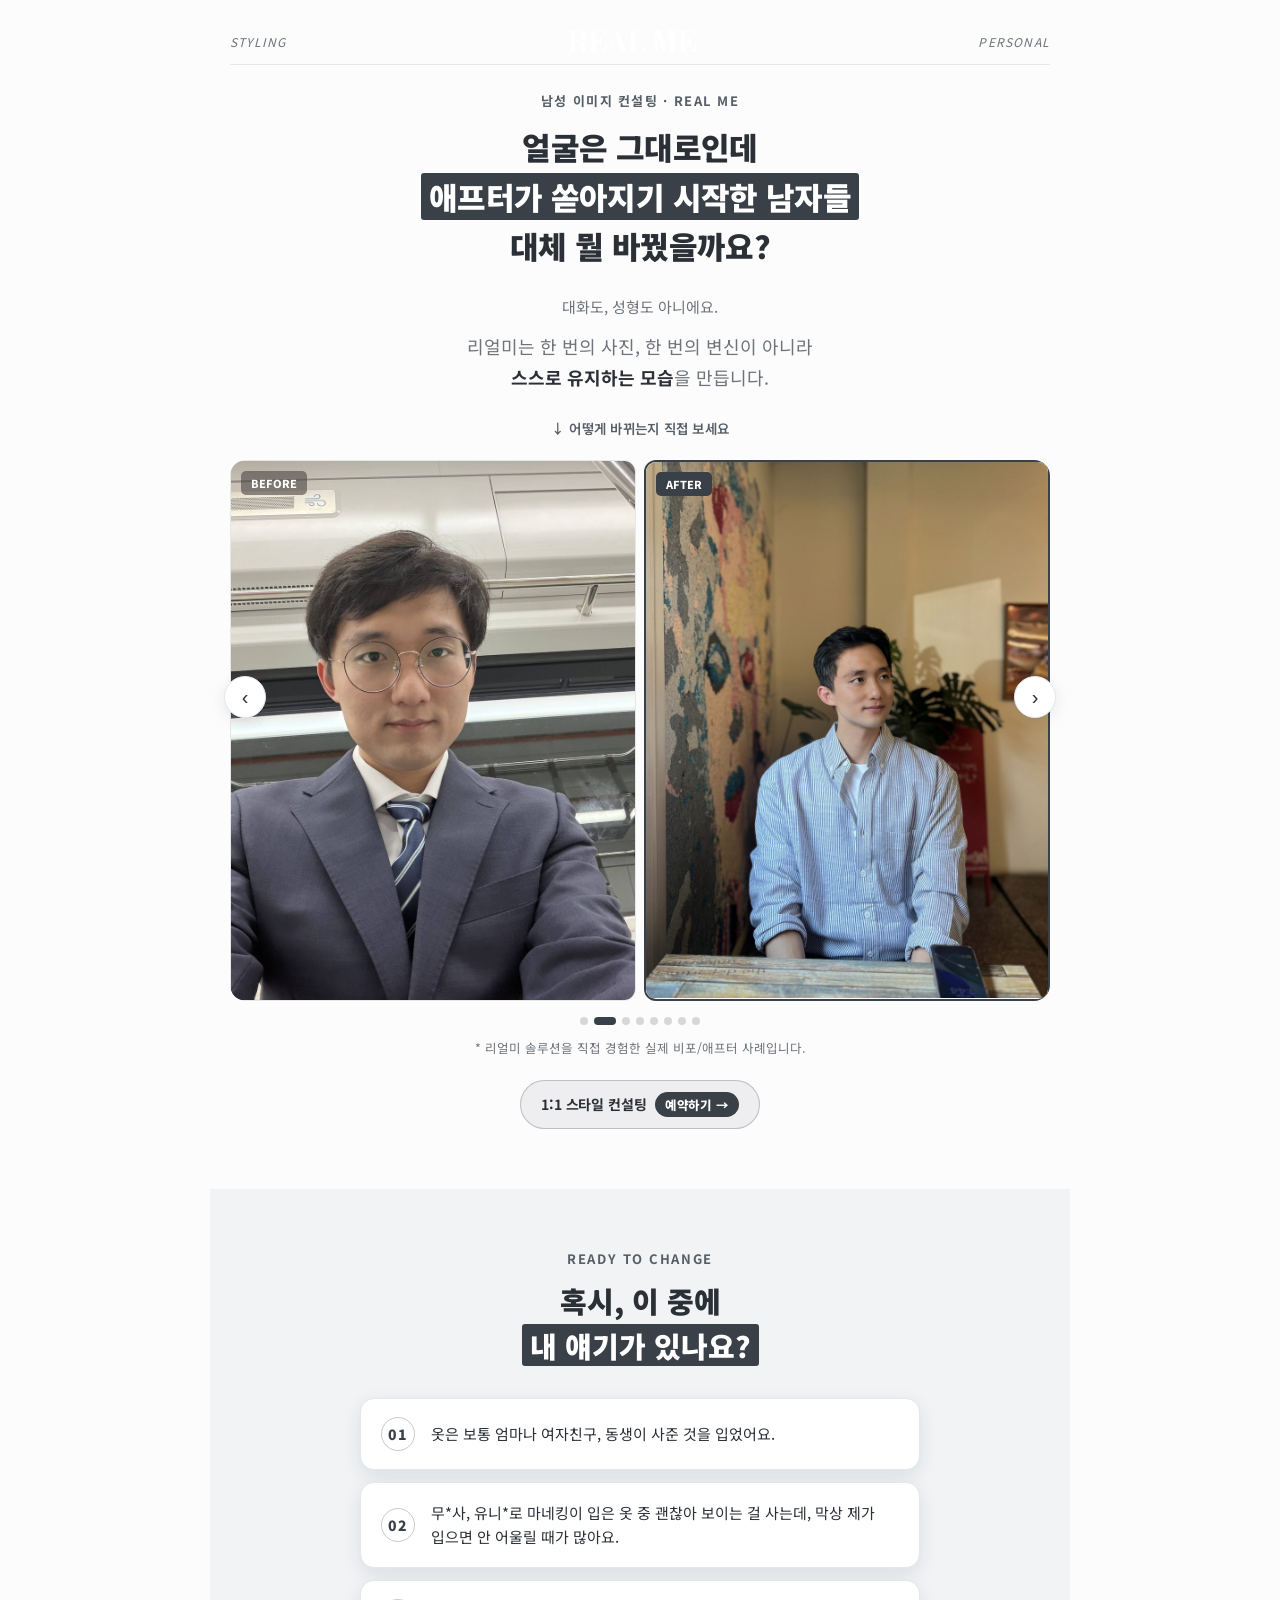
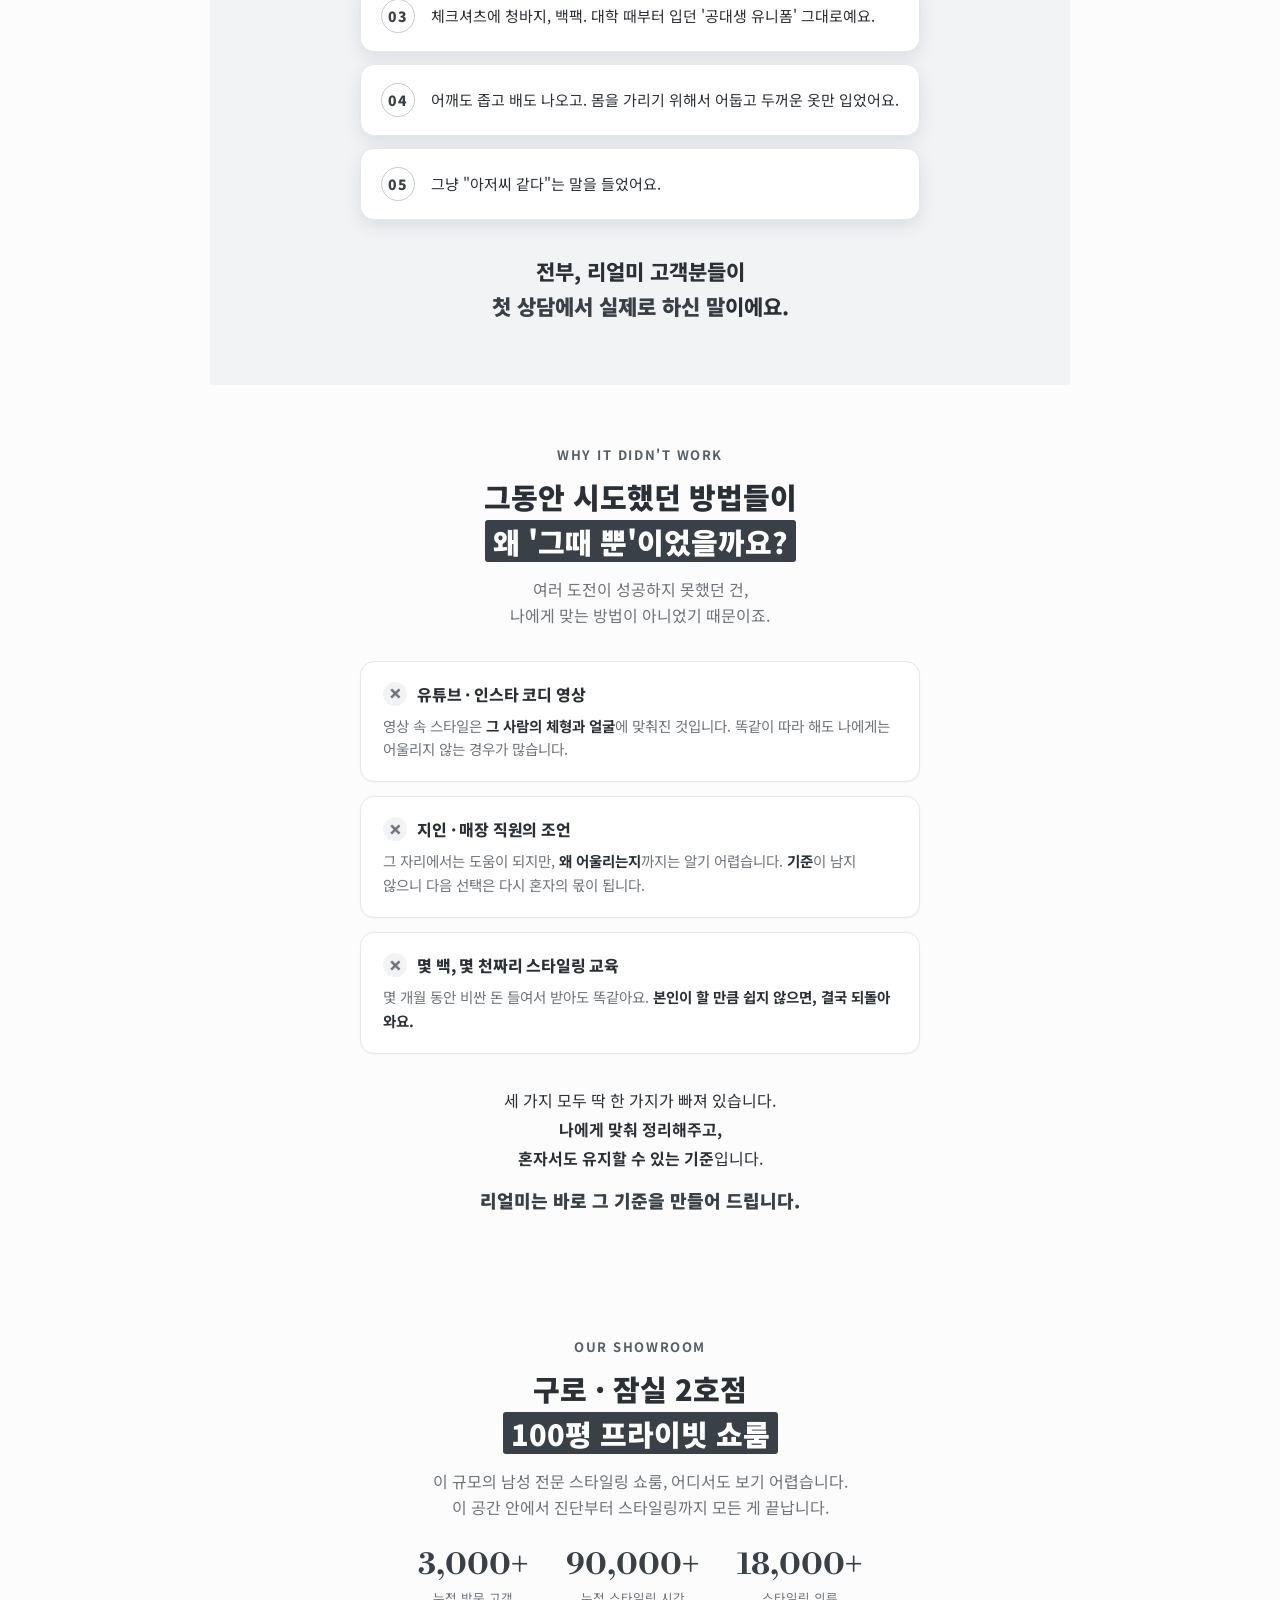
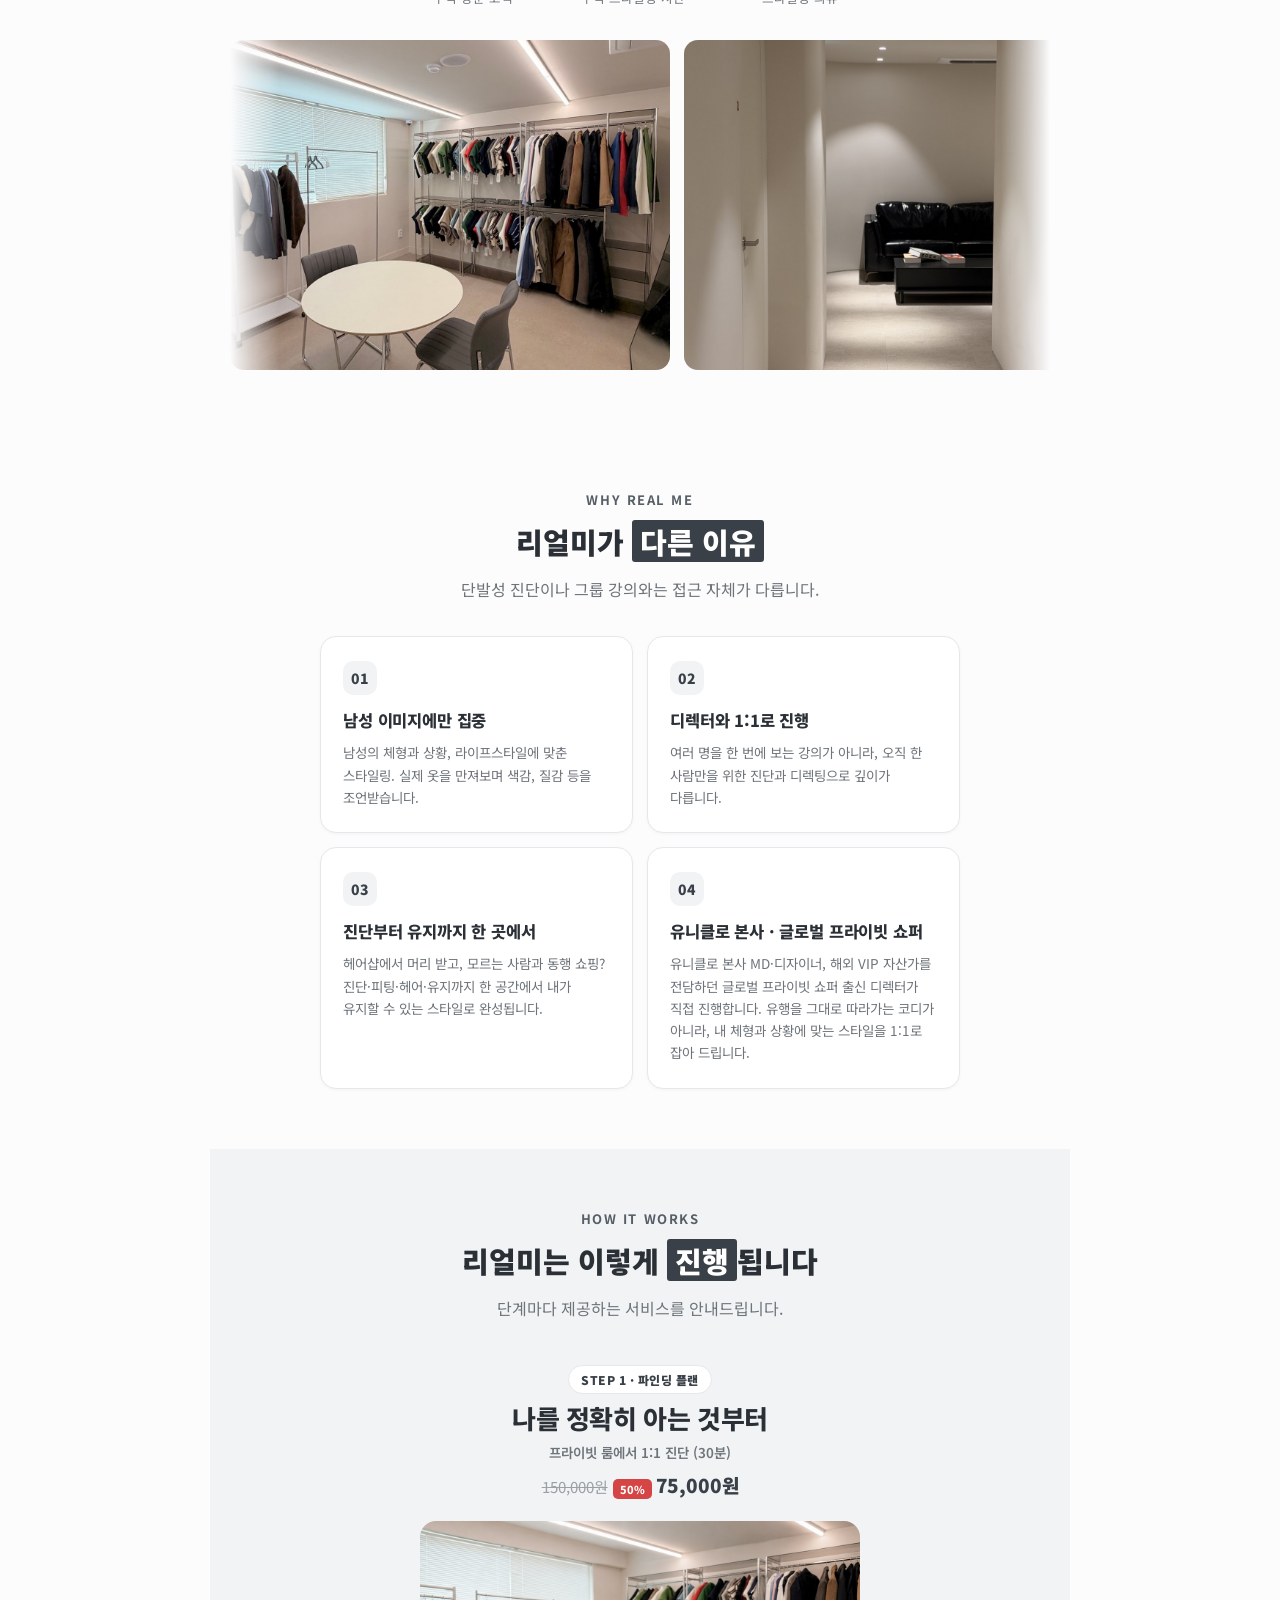
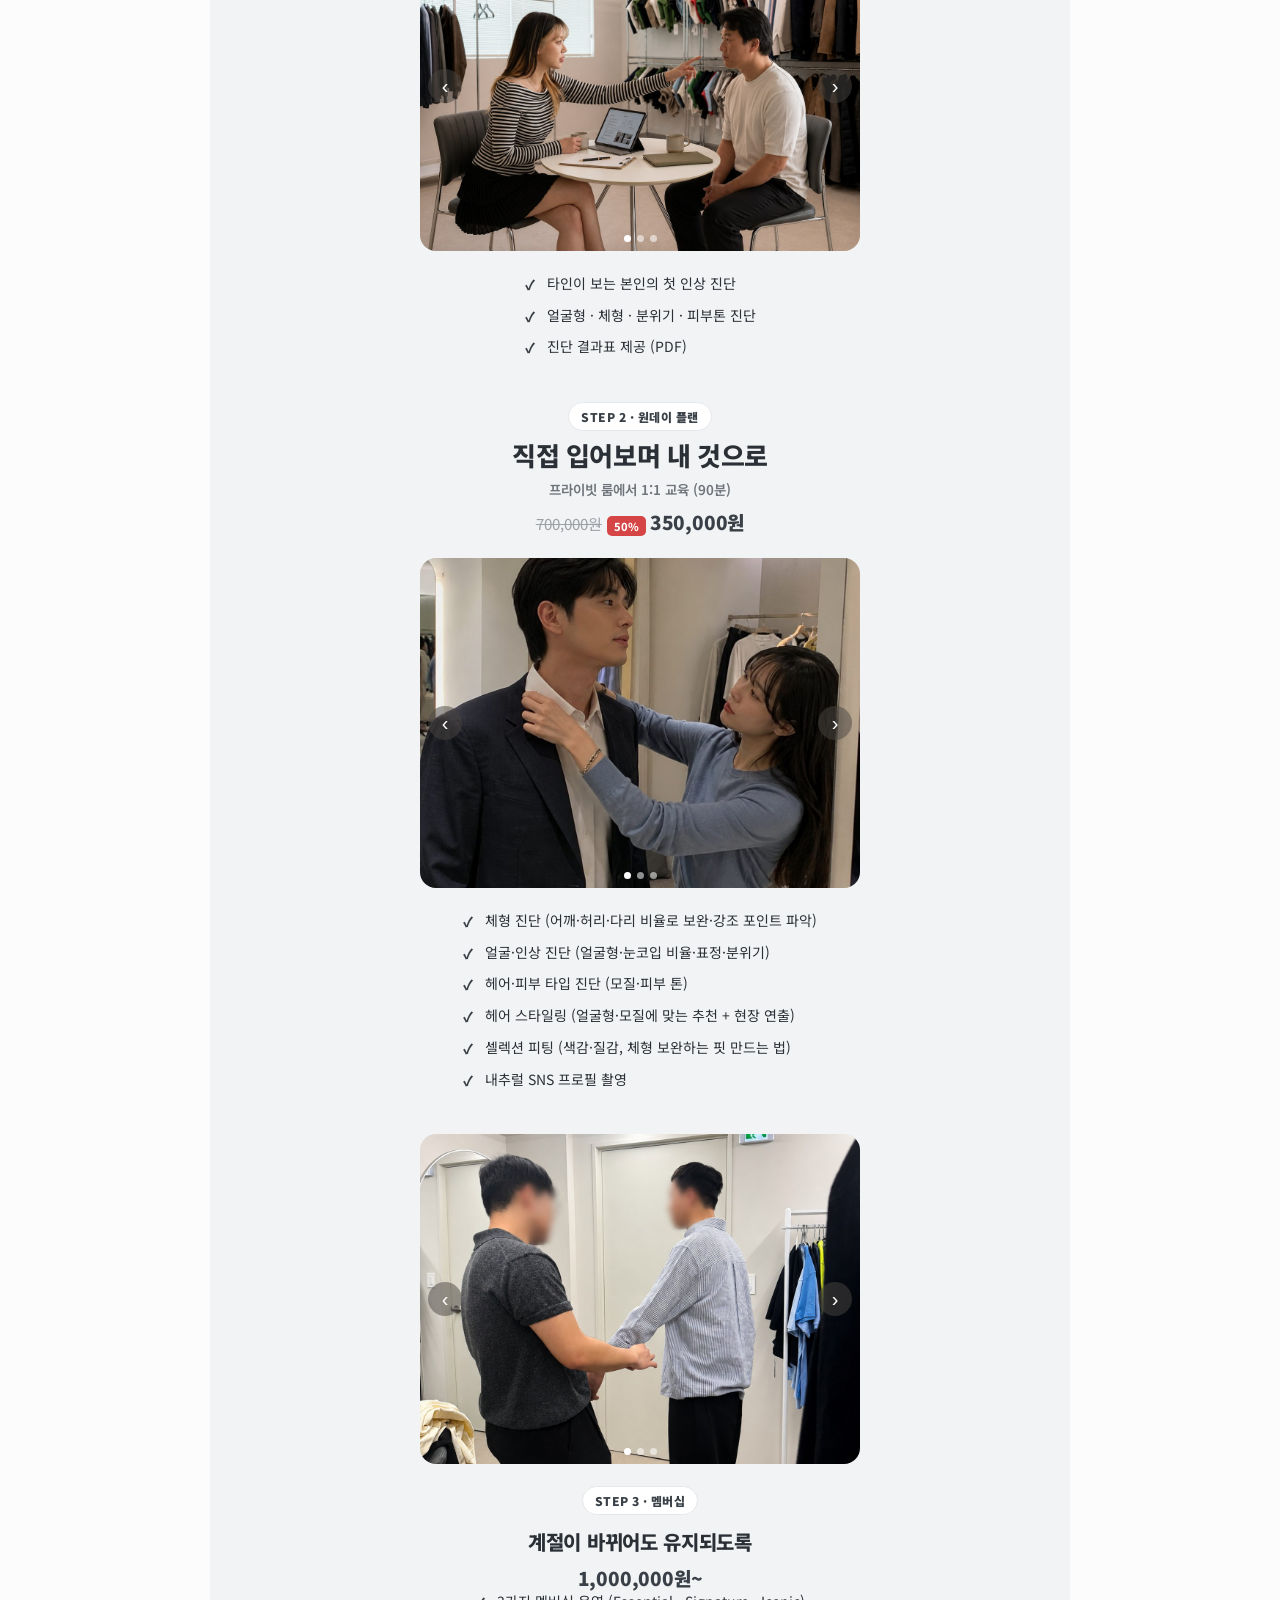
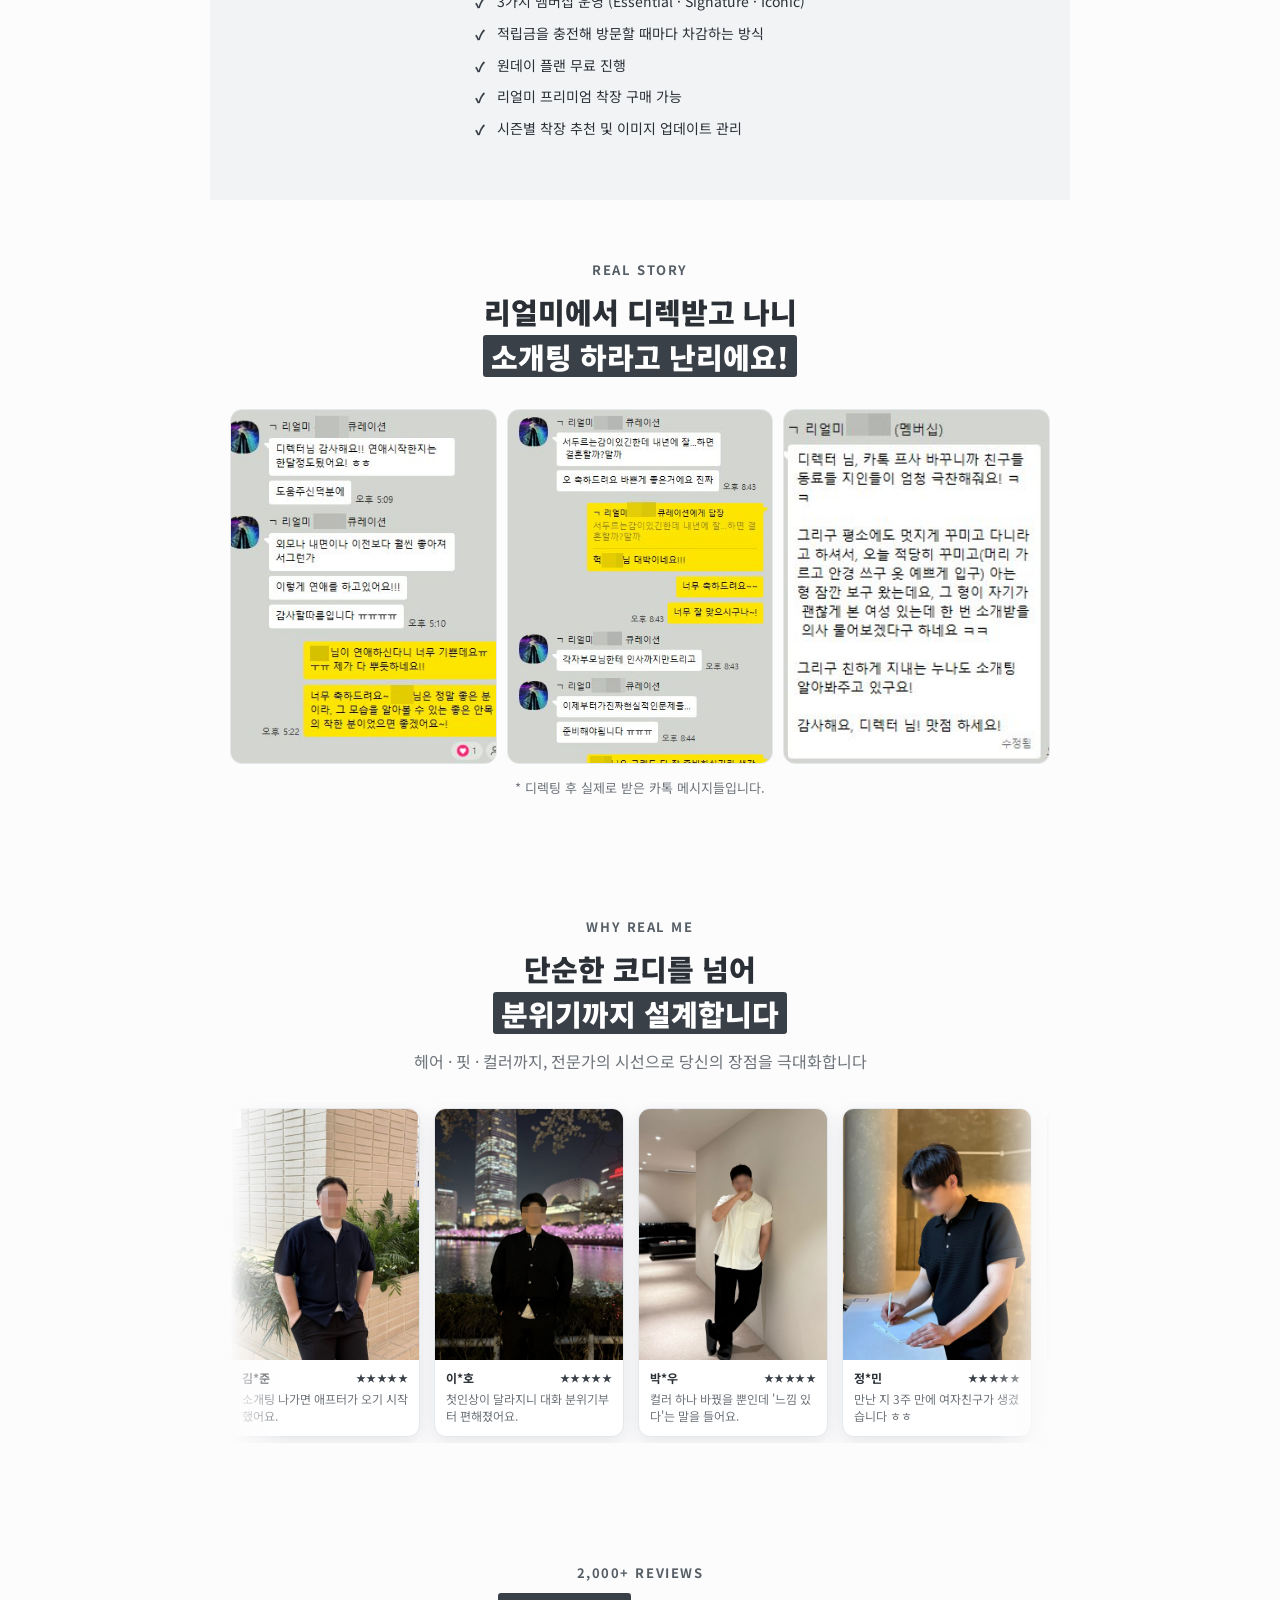
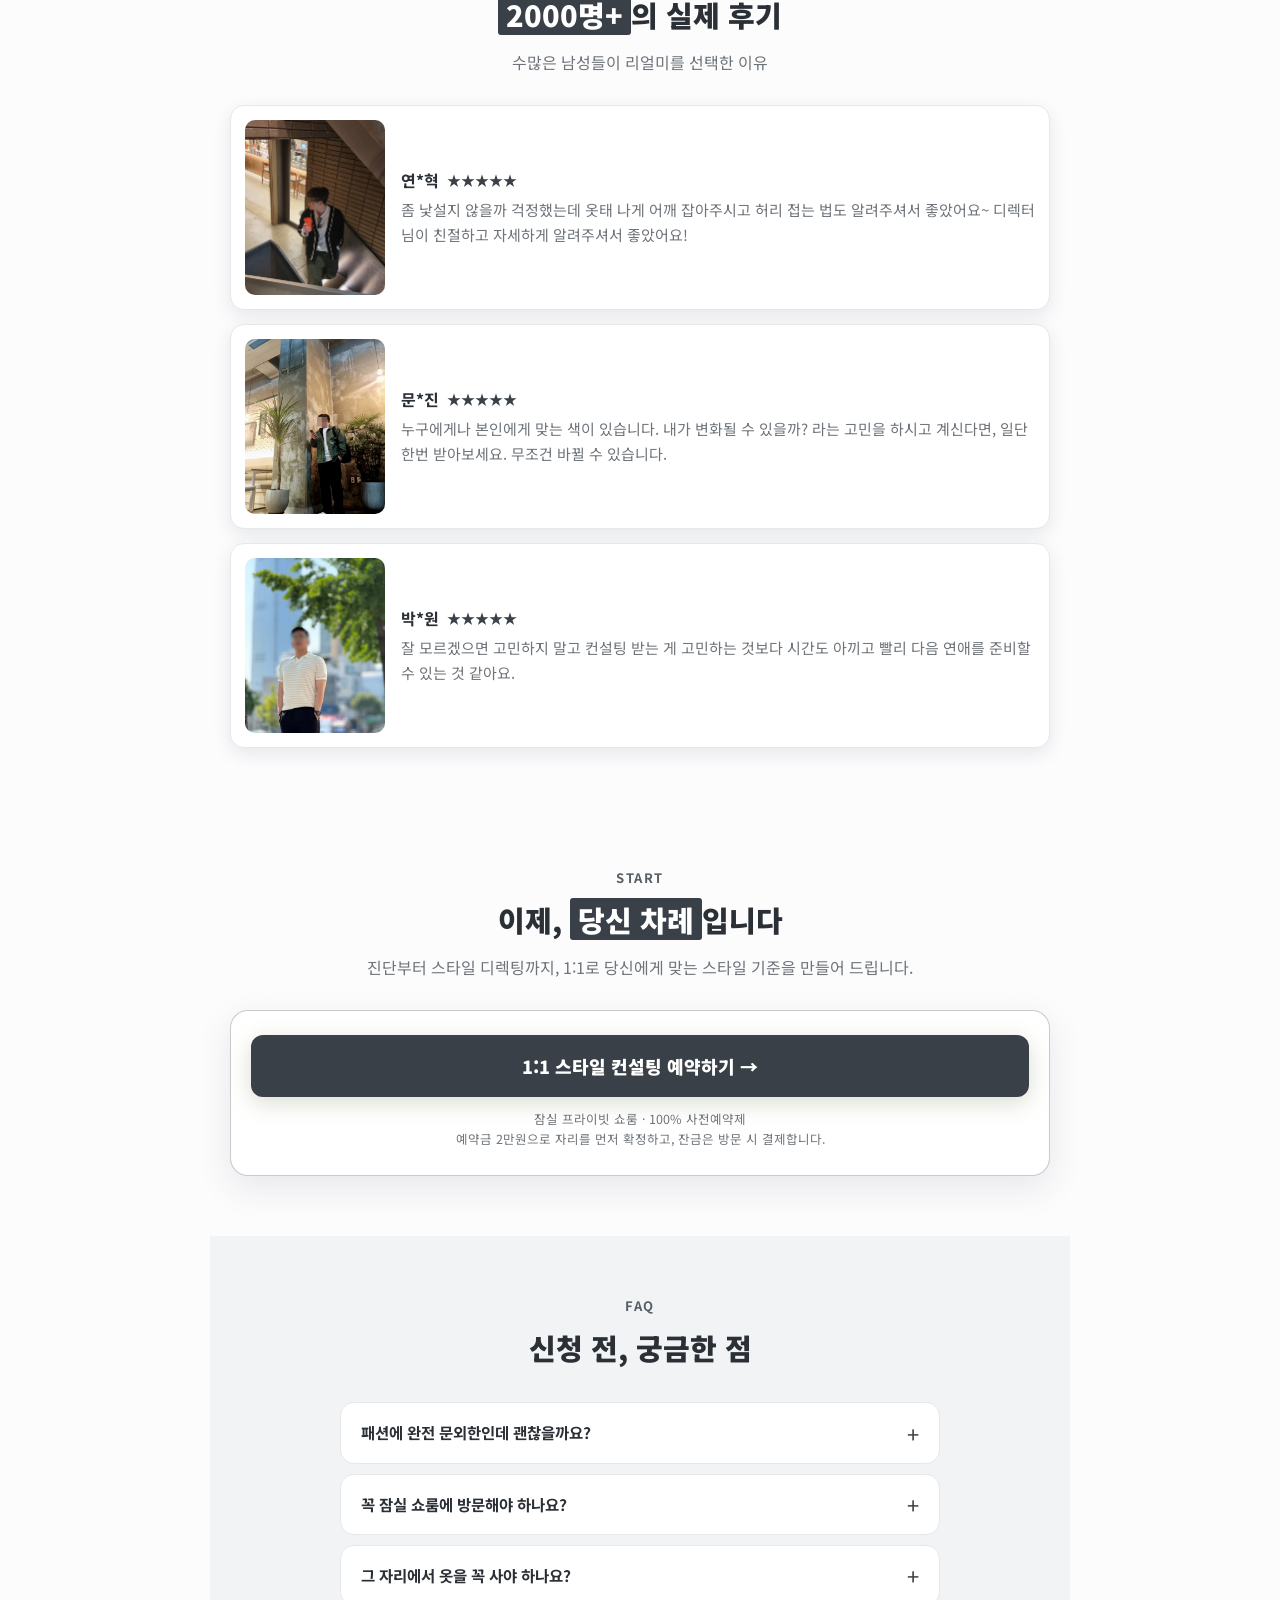
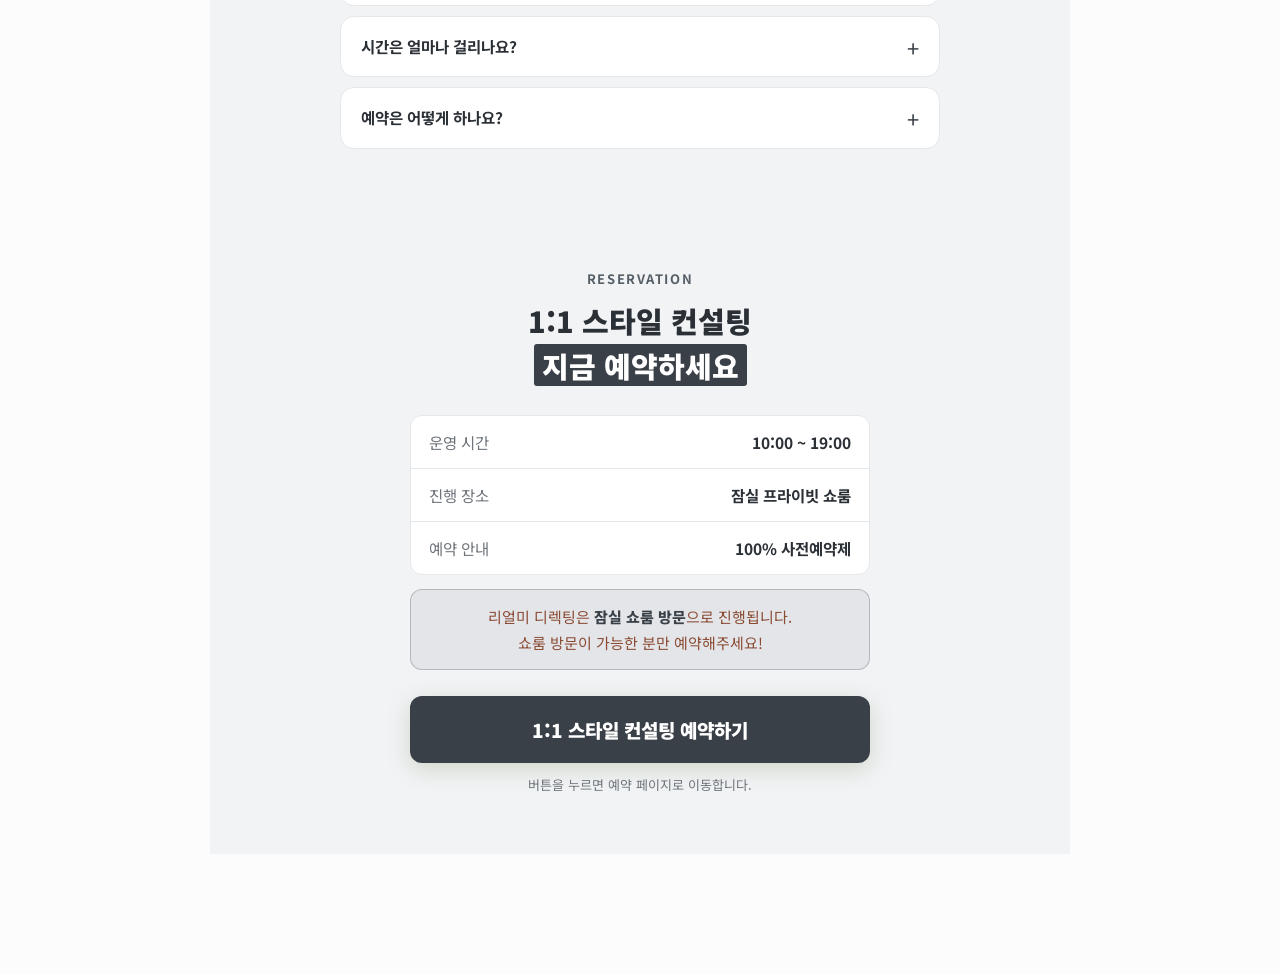
==== commit ab11d731: "story: 랜딩을 v1(find-me 메인)과 동일 구조로 복제 대표 지시(2026-09-07). 예약퍼널 v2(story)가 4주 3건(예약당 526,388원)에 머물러, 7월" ====
--- a/story/index.html
+++ b/story/index.html
@@ -29,28 +29,22 @@
 </script>
 <meta charset="UTF-8" />
 <meta name="viewport" content="width=device-width, initial-scale=1.0, viewport-fit=cover" />
-<title>리얼미 · 남성 이미지 컨설팅 — 옷·헤어·피부·체형까지</title>
-<meta name="description" content="직장·소개팅·모임, 상황마다 막막하다면 — 옷·헤어·피부·체형까지 상황에 맞게 깔끔한 인상을 1:1 프라이빗으로 잡아드리는 남성 이미지 컨설팅." />
+<title>리얼미 · 나에게 맞는 남성 스타일 컨설팅</title>
+<meta name="description" content="남성 이미지 컨설팅 리얼미. 얼굴형·체형·피부톤 1:1 진단부터 스타일 디렉팅까지, 나에게 맞는 스타일 기준을 만들어 드립니다. 잠실 프라이빗 쇼룸." />
+
 <meta property="og:type" content="website" />
-<meta property="og:title" content="얼굴은 그대로인데, 애프터가 쏟아지기 시작한 남자들" />
-<meta property="og:description" content="대체 뭘 바꿨을까요? 대화도, 성형도 아니에요 — 스스로 유지하는 모습을 만듭니다. 남성 이미지 컨설팅 리얼미." />
-<meta property="og:url" content="https://find-me.real-me.co.kr/story/" />
-<meta property="og:image" content="https://find-me.real-me.co.kr/story/images/ba-after-1.jpg" />
-<meta name="theme-color" content="#f7f8fa" />
-<link rel="icon" type="image/png" href="images/logo-white.png" />
-
-<!-- ============================================================
-     🧪 랜딩 테스트: "STORY" (2026-08-04 · 블로그형 스토리 — 디렉터 화자 서사)
-     · 빅 아이디어: 스타일 = 꾸밈이 아니라 '당신이 놓친 마지막 자기관리'
-     · 4장벽 해체 서사: ④정보부재 → ③정답있음 → ①스타일PT(외주수치) → ②전략(허영)
-     · style-ink.css / main.js / images 를 그대로 재사용 (같은 폴더에 둘 것)
-     · 색은 아래 <style id="더상세-blue"> 에서 오버라이드 (원본 CSS는 안 건드림)
-     ============================================================ -->
-
-<!-- 트래킹 ID (상세형과 동일) -->
-<script>
-  window.REALME_CONFIG = { GA4_ID: "G-TYWS49LKCM", META_PIXEL_ID: "468864818533646" };
-</script>
+<meta property="og:title" content="리얼미 · 나에게 맞는 남성 스타일 컨설팅" />
+<meta property="og:description" content="얼굴형·체형·피부톤 1:1 진단부터 스타일 디렉팅까지. 나에게 맞는 스타일 기준을 만들어 드립니다." />
+<meta property="og:url" content="https://impact-me.real-me.co.kr" />
+
+<!-- 트래킹 ID (GTM 미사용, 단일 캠페인 랜딩) -->
+<script>
+  window.REALME_CONFIG = {
+    GA4_ID:        "G-TYWS49LKCM",
+    META_PIXEL_ID: "468864818533646"
+  };
+</script>
+<!-- Google Analytics 4 -->
 <script>
 (function(){var id=window.REALME_CONFIG.GA4_ID;if(!id||id.indexOf('X')>-1)return;
 var s=document.createElement('script');s.async=true;
@@ -58,6 +52,7 @@
 window.dataLayer=window.dataLayer||[];function gtag(){dataLayer.push(arguments);}
 window.gtag=gtag;gtag('js',new Date());gtag('config',id);gtag('event','landing_view',{landing:'story'});})();
 </script>
+<!-- Meta Pixel -->
 <script>
 (function(){var id=window.REALME_CONFIG.META_PIXEL_ID;if(!id||id.indexOf('0000000000000000')===0)return;
 !function(f,b,e,v,n,t,s){if(f.fbq)return;n=f.fbq=function(){n.callMethod?
@@ -70,459 +65,420 @@
 <link rel="preconnect" href="https://fonts.googleapis.com" />
 <link rel="preconnect" href="https://fonts.gstatic.com" crossorigin />
 <link href="https://fonts.googleapis.com/css2?family=Libre+Bodoni:wght@500;700&family=Noto+Sans+KR:wght@400;500;700;900&display=swap" rel="stylesheet" />
-<link rel="stylesheet" href="style-ink.css?v=20260724blue" />
-
-<!-- ① 쨍한 블루 오버라이드 (원본 soft blue #4a74ad → 진한 로열블루) -->
-<style id="더상세-blue">
-:root{
-  --lime:#2563eb; --lime-soft:#B5BFCC;
-  --red:#2563eb; --red-deep:#1d4ed8;
-  --terra-soft:rgba(37,99,235,.09);
-  --terra-line:rgba(37,99,235,.28);
-  --terra-bright:#2563eb;
-  --navy:#F7F8FA;
-  --navy-deep:#EEF1F4;
-}
-/* CTA 조금 더 쨍하게 + 대비 */
-.offer-cta,.apply-cta,.sticky-cta__btn{background:#2563eb !important;box-shadow:0 8px 24px rgba(29,78,216,.22) !important;}
-.offer-cta:hover,.apply-cta:hover,.sticky-cta__btn:hover{background:#1d4ed8 !important;}
-.hero-offer-pill{border-color:rgba(37,99,235,.32);}
-</style>
-
-<!-- 인라인 보정(상세형과 동일) + '더상세' 신규 섹션 스타일 -->
+<link rel="stylesheet" href="../style-findme.css?v=20260723a" />
 <style>
-.svc-head{text-align:center;} .svc-head .svc-step{margin-bottom:6px;}
-.svc-head .svc-title{font-size:26px;margin-bottom:0;} .svc-head .svc-room{font-size:13.5px;font-weight:600;color:var(--muted);margin-top:7px;}
-.svc-media{max-width:440px;margin:0 auto;} .svc-body{width:100%;max-width:520px;margin:0 auto;}
+/* 2026-07-24 인라인 보정: 스텝(제목-사진-내용) 레이아웃 + 쇼룸 통계 스트립 */
+.svc-head{text-align:center;}
+.svc-head .svc-step{margin-bottom:6px;}
+.svc-head .svc-title{font-size:26px;margin-bottom:0;}
+.svc-head .svc-room{font-size:13.5px;font-weight:600;color:var(--muted);margin-top:7px;}
+.svc-price{text-align:center;font-size:15px;margin-top:9px;color:var(--muted);}
+.svc-price s{opacity:.65;margin-right:3px;}
+.svc-price b{color:var(--lime);font-size:19px;font-weight:900;letter-spacing:-0.01em;}
+.svc-off{display:inline-block;background:#D64545;color:#fff;font-size:11px;font-weight:800;padding:2px 7px;border-radius:5px;vertical-align:middle;margin:0 4px 0 2px;}
+.svc-media{max-width:440px;margin:0 auto;}
+.svc-body{width:100%;max-width:520px;margin:0 auto;}
 .stats-strip{display:flex;justify-content:center;gap:38px;margin:26px auto 2px;text-align:center;}
 .stats-strip .stat b{display:block;font-family:'Libre Bodoni',serif;font-size:30px;font-weight:700;color:var(--lime);line-height:1.25;}
 .stats-strip .stat span{font-size:12.5px;color:var(--muted);}
-/* 신청 전 마지막 질문 (반대심리 저격 — 상담 실발언 톤, 2026-08-03) */
-.lq-item{max-width:560px;margin:22px auto 0;background:var(--navy-card);border:1px solid var(--line);border-radius:16px;padding:24px 26px;box-shadow:0 1px 3px var(--shadow);}
-.lq-q{font-size:17px;font-weight:800;color:var(--white);word-break:keep-all;line-height:1.5;}
-.lq-q::before{content:'💬 ';}
-.lq-steps{margin:14px 0 0;padding-left:0;list-style:none;counter-reset:lq;}
-.lq-steps li{counter-increment:lq;font-size:14.5px;color:var(--ink-mid);line-height:1.6;padding:7px 0 7px 34px;position:relative;word-break:keep-all;}
-.lq-steps li::before{content:counter(lq);position:absolute;left:0;top:6px;width:24px;height:24px;border-radius:50%;background:var(--terra-soft);border:1px solid var(--terra-line);color:var(--terra-bright);font-size:12px;font-weight:800;display:flex;align-items:center;justify-content:center;}
-.lq-note{margin-top:14px;font-size:14px;font-weight:700;color:var(--white);line-height:1.65;word-break:keep-all;border-top:1px solid var(--line);padding-top:14px;}
 .shroom-img{flex:0 0 440px;}
 @media (max-width:600px){ .shroom-img{flex:0 0 320px;} }
-@media (max-width:520px){ .svc-head .svc-title{font-size:22px;} .svc-media{max-width:330px;} .stats-strip{gap:22px;} .stats-strip .stat b{font-size:23px;} }
-
-/* ── 더상세 신규 섹션 공용 ── */
-.cost-quote{max-width:560px;margin:22px auto 0;padding:20px 22px;background:var(--terra-soft);border-left:4px solid var(--lime);border-radius:0 12px 12px 0;text-align:left;font-size:16px;line-height:1.7;color:var(--white);}
-.cost-quote b{color:var(--terra-bright);}
-/* 비교표 — min-width 제거로 모바일 한 화면에 수납, 항목열 폭 고정으로 유튜브열과의 간격 축소 (2026-08-04) */
-.cmp-wrap{max-width:600px;margin:26px auto 0;overflow-x:auto;}
-.cmp{width:100%;border-collapse:separate;border-spacing:0;font-size:13.5px;}
-.cmp th,.cmp td{padding:12px 6px;text-align:center;border-bottom:1px solid var(--line);}
-.cmp td.rowh{width:34%;padding-left:0;word-break:keep-all;}
-.cmp thead th{font-weight:800;color:var(--muted);font-size:12.5px;}
-.cmp thead th.us{color:#fff;background:var(--lime);border-radius:10px 10px 0 0;}
-.cmp td.us{background:var(--terra-soft);font-weight:700;color:var(--terra-bright);}
-.cmp td.rowh{text-align:left;font-weight:700;color:var(--white);}
-.cmp .o{color:var(--lime);font-weight:800;} .cmp .x{color:#b9c0c9;}
-@media (max-width:520px){.cmp{font-size:12px;}.cmp thead th{font-size:11px;}.cmp td.rowh{font-size:12px;}.cmp th,.cmp td{padding:11px 4px;}}
-/* 걱정 해소 Q&A */
-.worry-list{max-width:560px;margin:24px auto 0;display:flex;flex-direction:column;gap:14px;}
-.worry-card{background:var(--navy-card);border:1px solid var(--line);border-radius:14px;padding:18px 20px;text-align:left;box-shadow:0 4px 14px var(--shadow);}
-.worry-q{font-size:15px;font-weight:800;color:var(--white);margin:0 0 8px;}
-.worry-q .qmark{color:var(--terra-bright);margin-right:6px;}
-.worry-a{font-size:14px;line-height:1.65;color:var(--ink-mid);margin:0;}
-.worry-a b{color:var(--terra-bright);}
-/* 본문 정적 비포/애프터 (2026-08-04 — 슬라이더는 기억에 안 남아 본문 맥락 배치) */
-.ba-static{display:flex;gap:10px;max-width:520px;margin:0 auto;justify-content:center;}
-.ba-static .ba-card{flex:1;min-width:0;}
-.ba-caption{text-align:center;font-size:12.5px;color:var(--muted);margin:12px auto 0;word-break:keep-all;}
-/* 인생샷 조합 콜아웃 — 밝은 블루 배경 + 진한 글자(가독성 우선) */
-.combo{max-width:560px;margin:24px auto 0;padding:26px 24px;background:#F1F3F6;border:1px solid rgba(37,99,235,.20);border-radius:18px;text-align:center;color:#24344d;}
-.combo .cb-eyebrow{font-size:12px;font-weight:800;letter-spacing:.08em;color:var(--lime);}
-.combo h3{font-size:22px;font-weight:900;margin:10px 0 8px;line-height:1.4;color:#1d5fd0;}
-.combo p{font-size:14.5px;line-height:1.7;color:#3f4d6b;margin:0;}
-.combo p b{color:var(--lime);}
-.combo .cb-num{font-family:'Libre Bodoni',serif;font-size:15px;font-weight:700;color:var(--lime);}
-/* 이런 분께 추천 체크 */
-.forwho{max-width:520px;margin:22px auto 0;display:flex;flex-direction:column;gap:10px;text-align:left;}
-.forwho-item{display:flex;gap:10px;align-items:flex-start;font-size:15px;line-height:1.55;color:var(--white);}
-.forwho-item .ck{flex:none;width:22px;height:22px;border-radius:50%;background:var(--lime);color:#fff;font-size:13px;display:flex;align-items:center;justify-content:center;font-weight:900;margin-top:1px;}
-.skip-link{position:fixed;left:16px;top:-60px;z-index:100;background:#1d5fd0;color:#fff;padding:10px 14px;border-radius:8px;text-decoration:none;font-weight:800;}
-.skip-link:focus{top:16px;}
-.hero .brand-logo{filter:brightness(0) saturate(100%) invert(18%) sepia(15%) saturate(955%) hue-rotate(182deg) brightness(89%);}
-.hero-proof{display:grid;grid-template-columns:repeat(3,1fr);gap:1px;max-width:560px;margin:22px auto 0;overflow:hidden;border:1px solid var(--line);border-radius:14px;background:var(--line);}
-.hero-proof div{background:#fff;padding:14px 8px;}
-.hero-proof b{display:block;color:#1d5fd0;font-size:17px;font-weight:900;font-variant-numeric:tabular-nums;}
-.hero-proof span{display:block;margin-top:3px;color:var(--muted);font-size:11.5px;}
-.hero-cta-primary{display:inline-flex;align-items:center;justify-content:center;margin:20px auto 4px;padding:15px 28px;border-radius:12px;background:#2563eb;color:#fff;text-decoration:none;font-size:16px;font-weight:900;box-shadow:0 8px 24px rgba(29,78,216,.20);transition:transform .2s,background .2s;}
-.hero-cta-primary:hover{background:#1d4ed8;transform:translateY(-2px);}
-.hero-cta-primary:active{transform:translateY(0) scale(.98);}
-.hero-cta-primary:focus-visible,.offer-cta:focus-visible,.apply-cta:focus-visible,.sticky-cta__btn:focus-visible{outline:3px solid rgba(37,99,235,.32);outline-offset:3px;}
-.hero-cta-note{font-size:12.5px;color:var(--muted);margin-top:8px;}
-.hero-risk{max-width:560px;margin:14px auto 0;padding:16px 18px;border:1px solid var(--line);border-radius:14px;background:#fff;text-align:left;box-shadow:0 8px 24px rgba(27,42,59,.06);}
-.hero-risk strong{display:block;color:var(--ink);font-size:15px;font-weight:900;margin-bottom:7px;}
-.hero-risk p{margin:0;color:#46515f;font-size:13px;line-height:1.65;}
-.hero-risk-meta{display:flex;flex-wrap:wrap;gap:7px;margin-top:10px;}
-.hero-risk-meta span{padding:6px 9px;border-radius:999px;background:#F1F3F6;color:#1d4ed8;font-size:11.5px;font-weight:800;}
-.offer-availability{margin:16px 0 4px;padding:12px 14px;border-radius:10px;background:#F1F3F6;color:#1d4ed8;font-size:13px;font-weight:700;text-align:center;}
-.situation-panel{max-width:900px;margin:34px auto 0;padding:30px 26px;border-radius:20px;background:#F1F3F6;border:1px solid rgba(37,99,235,.18);text-align:center;}
-.situation-panel h3{margin:0;color:var(--ink);font-size:clamp(22px,4vw,32px);line-height:1.35;letter-spacing:-.04em;}
-.situation-panel>p{margin:10px 0 0;color:var(--muted);font-size:14px;line-height:1.65;}
-.situation-grid{display:grid;grid-template-columns:repeat(3,1fr);gap:10px;margin-top:22px;}
-.situation-item{padding:20px 14px;border-radius:14px;background:#fff;border:1px solid var(--line);}
-.situation-item span{display:block;margin-bottom:8px;color:#2563eb;font-size:12px;font-weight:900;letter-spacing:.08em;}
-.situation-item b{display:block;color:var(--ink);font-size:16px;line-height:1.55;word-break:keep-all;}
-/* 자기관리 3카드 — STYLE 칸만 강조(비어있음 시각화) */
-.care-grid .situation-item.blank{border:1.5px dashed var(--terra-line);background:var(--terra-soft);}
-.care-grid .situation-item .care-state{display:block;margin-top:10px;font-size:12.5px;font-weight:800;}
-.care-grid .situation-item .yes{color:#2563eb;} .care-grid .situation-item .no{color:#9aa4b0;}
-.site-footer{padding:30px 20px 130px;text-align:center;color:var(--muted);font-size:12px;line-height:1.8;border-top:1px solid var(--line);}
-.site-footer a{color:inherit;text-underline-offset:3px;}
-@media (max-width:520px){.hero-proof b{font-size:15px;}.hero-proof span{font-size:10.5px;}.hero-cta-primary{width:100%;}.situation-panel{padding:24px 16px;}.situation-grid{grid-template-columns:1fr;}.situation-item{padding:16px 12px;}}
+@media (max-width:520px){
+  .svc-head .svc-title{font-size:22px;}
+  .svc-media{max-width:330px;}
+  .stats-strip{gap:22px;}
+  .stats-strip .stat b{font-size:23px;}
+}
 </style>
 </head>
 <body>
-<a class="skip-link" href="#main-content">본문 바로가기</a>
 <!-- ============================================================
-     ✏️ 텍스트 수정 가이드: > 와 < 사이 한글만 고치세요. 태그·class·href는 건드리지 마세요.
-     섹션: 1히어로 2자기관리선언 3문제 4왜실패(정답) 5비교표 6쇼룸 7스타일PT
-           8서비스 9카톡후기 10실제후기 11걱정해소 12플랜 13FAQ 14마지막질문 15최종CTA
+     ✏️  텍스트 수정 가이드 (읽고 지우지 마세요)
+     ------------------------------------------------------------
+     · 고쳐도 되는 것 : > 와 < 사이의 한글 글자
+         예)  <h2 class="sec-title">여기 제목만 고치기</h2>
+              <p>여기 설명 문장만 고치기</p>
+     · 절대 건드리면 안 되는 것 : < > 안의 영어/기호 (태그·class·href 등)
+     · <em>초록 강조</em>  ·  <b>진한 강조</b>  ·  <br> 는 줄바꿈
+     · 섹션은 아래 번호 주석으로 찾기 :
+         1히어로 2문제공감 3왜안됐나 4서비스상세 5왜리얼미
+         5.5쇼룸갤러리 6카톡후기 7마퀴 8실제후기
+         9플랜·가격 10FAQ 11최종CTA
+     · 저장(Ctrl+S) → 브라우저 새로고침(F5) 하면 바로 반영
      ============================================================ -->
-<main class="landing" id="main-content">
-
-  <!-- ===== 1. 히어로 ===== -->
-  <section data-sec="story_s01_hero" class="hero">
-    <div class="nav-row">STYLING<img class="brand-logo" src="images/logo-white.png" alt="REAL ME">PERSONAL</div>
+<main class="landing">
+
+  <!-- ===== 1. 히어로 (훅 + 비포/애프터) ===== -->
+  <section data-sec="story_s01_hero" class="hero" data-reveal>
+    <div class="nav-row">STYLING<img class="brand-logo" src="../images/logo-white.png" alt="REAL ME">PERSONAL</div>
+
     <div class="hero-eyebrow">남성 이미지 컨설팅 · REAL ME</div>
     <h1 class="hero-title">얼굴은 그대로인데<br><em>애프터가 쏟아지기 시작한 남자들</em><br>대체 뭘 바꿨을까요?</h1>
-    <p class="hero-sub"><span style="display:block;font-size:15px;line-height:1.35;margin-bottom:14px;">대화도, 성형도 아니에요.</span>리얼미는 한 번의 사진, 변신이 아니라<br><b>스스로 유지하는 모습</b>을 만듭니다.</p>
-    <a href="https://find-me.real-me.co.kr/realme-booking-A.html?utm_source=story" class="hero-cta-primary js-booking" data-cta="hero">내 스타일 상담 신청하기</a>
+    <p class="hero-sub"><span style="display:block;font-size:15px;line-height:1.35;margin-bottom:14px;">대화도, 성형도 아니에요.</span>리얼미는 한 번의 사진, 한 번의 변신이 아니라<br><b>스스로 유지하는 모습</b>을 만듭니다.</p>
+
+    <!-- 상단 오퍼/CTA 제거 (2026-07-21 개편): 첫 화면은 훅+비포애프터로 스크롤 유도.
+         오퍼·CTA는 아래 섹션 + 스크롤 뎁스별 sticky 버튼이 담당. -->
     <div class="hero-hint" aria-hidden="true">↓ 어떻게 바뀌는지 직접 보세요</div>
+
     <div class="slider">
       <div class="slider-view">
         <div class="slider-track" id="baTrack">
-          <div class="ba-slide"><div class="ba-card"><span class="ba-tag">BEFORE</span><div class="imgslot r34" data-label="ba-before-1.jpg"><img src="images/ba-before-1.jpg" alt="비포 1" onerror="this.style.display='none'"></div></div><div class="ba-card after"><span class="ba-tag a">AFTER</span><div class="imgslot r34" data-label="ba-after-1.jpg"><img src="images/ba-after-1.jpg" alt="애프터 1" onerror="this.style.display='none'"></div></div></div>
-          <div class="ba-slide"><div class="ba-card"><span class="ba-tag">BEFORE</span><div class="imgslot r34" data-label="ba-before-2.jpg"><img src="images/ba-before-2.jpg" alt="비포 2" onerror="this.style.display='none'"></div></div><div class="ba-card after"><span class="ba-tag a">AFTER</span><div class="imgslot r34" data-label="ba-after-2.jpg"><img src="images/ba-after-2.jpg" alt="애프터 2" onerror="this.style.display='none'"></div></div></div>
-          <div class="ba-slide"><div class="ba-card"><span class="ba-tag">BEFORE</span><div class="imgslot r34" data-label="ba-before-3.jpg"><img src="images/ba-before-3.jpg" alt="비포 3" onerror="this.style.display='none'"></div></div><div class="ba-card after"><span class="ba-tag a">AFTER</span><div class="imgslot r34" data-label="ba-after-3.jpg"><img src="images/ba-after-3.jpg" alt="애프터 3" onerror="this.style.display='none'"></div></div></div>
-          <div class="ba-slide"><div class="ba-card"><span class="ba-tag">BEFORE</span><div class="imgslot r34" data-label="ba-before-4.jpg"><img src="images/ba-before-4.jpg" alt="비포 4" onerror="this.style.display='none'"></div></div><div class="ba-card after"><span class="ba-tag a">AFTER</span><div class="imgslot r34" data-label="ba-after-4.jpg"><img src="images/ba-after-4.jpg" alt="애프터 4" onerror="this.style.display='none'"></div></div></div>
-          <div class="ba-slide"><div class="ba-card"><span class="ba-tag">BEFORE</span><div class="imgslot r34" data-label="ba-before-5.jpg"><img src="images/ba-before-5.jpg" alt="비포 5" onerror="this.style.display='none'"></div></div><div class="ba-card after"><span class="ba-tag a">AFTER</span><div class="imgslot r34" data-label="ba-after-5.jpg"><img src="images/ba-after-5.jpg" alt="애프터 5" onerror="this.style.display='none'"></div></div></div>
+          <div class="ba-slide"><div class="ba-card"><span class="ba-tag">BEFORE</span><div class="imgslot r34" data-label="ba-before-1.jpg"><img src="../images/ba-before-1.jpg" alt="비포 1" onerror="this.style.display='none'"></div></div><div class="ba-card after"><span class="ba-tag a">AFTER</span><div class="imgslot r34" data-label="ba-after-1.jpg"><img src="../images/ba-after-1.jpg" alt="애프터 1" onerror="this.style.display='none'"></div></div></div>
+          <div class="ba-slide"><div class="ba-card"><span class="ba-tag">BEFORE</span><div class="imgslot r34" data-label="ba-before-2.jpg"><img src="../images/ba-before-2.jpg" alt="비포 2" onerror="this.style.display='none'"></div></div><div class="ba-card after"><span class="ba-tag a">AFTER</span><div class="imgslot r34" data-label="ba-after-2.jpg"><img src="../images/ba-after-2.jpg" alt="애프터 2" onerror="this.style.display='none'"></div></div></div>
+          <div class="ba-slide"><div class="ba-card"><span class="ba-tag">BEFORE</span><div class="imgslot r34" data-label="ba-before-3.jpg"><img src="../images/ba-before-3.jpg" alt="비포 3" onerror="this.style.display='none'"></div></div><div class="ba-card after"><span class="ba-tag a">AFTER</span><div class="imgslot r34" data-label="ba-after-3.jpg"><img src="../images/ba-after-3.jpg" alt="애프터 3" onerror="this.style.display='none'"></div></div></div>
+          <div class="ba-slide"><div class="ba-card"><span class="ba-tag">BEFORE</span><div class="imgslot r34" data-label="ba-before-4.jpg"><img src="../images/ba-before-4.jpg" alt="비포 4" onerror="this.style.display='none'"></div></div><div class="ba-card after"><span class="ba-tag a">AFTER</span><div class="imgslot r34" data-label="ba-after-4.jpg"><img src="../images/ba-after-4.jpg" alt="애프터 4" onerror="this.style.display='none'"></div></div></div>
+          <div class="ba-slide"><div class="ba-card"><span class="ba-tag">BEFORE</span><div class="imgslot r34" data-label="ba-before-5.jpg"><img src="../images/ba-before-5.jpg" alt="비포 5" onerror="this.style.display='none'"></div></div><div class="ba-card after"><span class="ba-tag a">AFTER</span><div class="imgslot r34" data-label="ba-after-5.jpg"><img src="../images/ba-after-5.jpg" alt="애프터 5" onerror="this.style.display='none'"></div></div></div>
+          <div class="ba-slide"><div class="ba-card"><span class="ba-tag">BEFORE</span><div class="imgslot r34" data-label="ba-before-6.jpg"><img src="../images/ba-before-6.jpg" alt="비포 6" onerror="this.style.display='none'"></div></div><div class="ba-card after"><span class="ba-tag a">AFTER</span><div class="imgslot r34" data-label="ba-after-6.jpg"><img src="../images/ba-after-6.jpg" alt="애프터 6" onerror="this.style.display='none'"></div></div></div>
+          <div class="ba-slide"><div class="ba-card"><span class="ba-tag">BEFORE</span><div class="imgslot r34" data-label="ba-before-7.jpg"><img src="../images/ba-before-7.jpg" alt="비포 7" onerror="this.style.display='none'"></div></div><div class="ba-card after"><span class="ba-tag a">AFTER</span><div class="imgslot r34" data-label="ba-after-7.jpg"><img src="../images/ba-after-7.jpg" alt="애프터 7" onerror="this.style.display='none'"></div></div></div>
+          <div class="ba-slide"><div class="ba-card"><span class="ba-tag">BEFORE</span><div class="imgslot r34" data-label="ba-before-8.jpg"><img src="../images/ba-before-8.jpg" alt="비포 8" onerror="this.style.display='none'"></div></div><div class="ba-card after"><span class="ba-tag a">AFTER</span><div class="imgslot r34" data-label="ba-after-8.jpg"><img src="../images/ba-after-8.jpg" alt="애프터 8" onerror="this.style.display='none'"></div></div></div>
         </div>
       </div>
       <button class="slider-btn prev" id="baPrev" aria-label="이전">‹</button>
       <button class="slider-btn next" id="baNext" aria-label="다음">›</button>
       <div class="slider-dots" id="baDots"></div>
     </div>
-    <p class="slider-caption">* 리얼미를 직접 경험한 실제 고객 비포/애프터 사례입니다.</p>
-    <div class="hero-proof" aria-label="리얼미 주요 정보"><div><b>2,000명+</b><span>누적 디렉팅</span></div><div><b>1:1</b><span>프라이빗 진행</span></div><div><b>잠실</b><span>예약제 쇼룸</span></div></div>
-    <span class="hero-offer-pill">🔥 첫 방문 100명 한정 · <b>50%</b> 할인</span>
-  </section>
-
-  <!-- ===== 3. 문제 몰아치기 (VoC) ===== -->
+
+    <p class="slider-caption">* 리얼미 솔루션을 직접 경험한 실제 비포/애프터 사례입니다.</p>
+    <a href="https://find-me.real-me.co.kr/realme-booking-A.html?utm_source=story" class="hero-offer-pill js-booking" data-cta="hero">1:1 스타일 컨설팅 <span class="hop-go">예약하기 →</span></a>
+  </section>
+
+  <!-- ===== 2. 문제 공감 (Pain) ===== -->
   <section data-sec="story_s02_pain" class="pain" data-reveal>
-    <div class="eyebrow">FROM THE CONSULTING ROOM</div>
-    <h2 class="sec-title">상담실에서 제일 많이<br><em>듣는 말들이에요</em></h2>
+    <div class="eyebrow">READY TO CHANGE</div>
+    <h2 class="sec-title">혹시, 이 중에<br><em>내 얘기가 있나요?</em></h2>
     <div class="pain-list">
-      <div class="pain-card"><span class="pain-no">01</span><p>평소엔 츄리닝, 신경 쓰는 날엔 셔츠에 슬랙스 한 벌만 입어요.</p></div>
-      <div class="pain-card"><span class="pain-no">02</span><p>무*사 랭킹이나 마네킹을 보고 샀는데, 제가 입으면 어울리지 않았어요.</p></div>
-      <div class="pain-card"><span class="pain-no">03</span><p>살을 빼거나 찌고 나니 예전에 입던 옷을 어떻게 바꿔야 할지 모르겠어요.</p></div>
-      <div class="pain-card"><span class="pain-no">04</span><p>배, 어깨, 가슴살 때문에 핏이 애매해서 옷에 더 관심이 없어졌어요.</p></div>
-      <div class="pain-card"><span class="pain-no">05</span><p>옷에는 관심이 있는데, 저한테 어떤 스타일과 색이 맞는지는 모르겠어요.</p></div>
-      <div class="pain-card"><span class="pain-no">06</span><p>깔끔하고 무난하게만 입었는데, 이제는 센스 있게 입는 법을 배우고 싶어요.</p></div>
-    </div>
-    <p class="pain-close">당신이 센스가 없어서가 아니에요.<br><em>옷 고르는 '기준'을 배운 적이 없을 뿐.</em></p>
-  </section>
-
-  <!-- ===== 4. 왜 실패했나 (정답이 있다) ===== -->
-  <section data-sec="story_s03_reason" class="whyus" data-reveal style="padding-top:0;">
-    <div class="eyebrow">THERE'S AN ANSWER</div>
-    <h2 class="sec-title">무*사 따라 사도<br><em>안 되던 이유</em></h2>
-    <div class="cost-quote">
-      마네킹에 걸린 옷이 멋져 보이는 건, 마네킹이 <b>표준 체형</b>이라서예요.<br>
-      배가 나오고, 어깨가 좁고, 키가 다른 당신에겐 <b>당신 체형의 정답이 따로</b> 있습니다.<br>
-      스타일은 취향의 문제가 아니라, <b>내 몸에 맞는 공식</b>이에요.
-    </div>
-    <p class="sec-sub" style="margin-top:16px;">그 공식을, 리얼미가 <b>고객님의 몸을 기준으로</b> 찾아드립니다.</p>
-  </section>
-
-  <!-- ===== 2. 이런 거 해보신 적 있나요? (문제 인식→미니 교육, 2026-08-03) ===== -->
-  <section data-sec="story_s04_questions" class="whyus" data-reveal>
-    <div class="eyebrow">FOUR QUESTIONS</div>
-    <h2 class="sec-title">첫 상담에서 꼭 묻는<br><em>네 가지가 있어요</em></h2>
-    <div class="worry-list">
-      <div class="worry-card">
-        <p class="worry-q">☐ 스킨케어, '제대로' 해본 적 있나요?</p>
-        <p class="worry-a">리얼미에 오시는 남성분 대부분이 토너 하나만 바르고 끝내요. 그러면 피부가 마르면서 결이 거칠어지고, 그 상태가 몇 년 쌓이면 주름이 돼요. <b>토너패드로 결을 정리하고 수분을 잡아주는 것</b>만으로 인상이 달라지는데 — 내 피부에 뭘 써야 하는지는, 피부를 봐야 알아요.</p>
-      </div>
-      <div class="worry-card">
-        <p class="worry-q">☐ 내 체형에 맞는 핏과 소재, 골라본 적 있나요?</p>
-        <p class="worry-a">가슴·배가 고민이면 다들 큰 옷으로 가리는데, 답은 반대예요 — <b>탄탄한 니트가 오히려 잡아주면서 가려줘요.</b> 어깨가 좁은 게 고민이라면? <b>넓어 보이게 핏을 잡는 법이 따로 있어요.</b> 린넨이 어울리는 사람, 실크가 어울리는 사람도 따로 있고요. 리얼미 디렉터들은 옷 핏 잡는 노하우로 <b>어깨·골반·팔 라인</b>을 만들어 드려요.</p>
-      </div>
-      <div class="worry-card">
-        <p class="worry-q">☐ 내 피부톤에 맞는 색, 진단받아 본 적 있나요?</p>
-        <p class="worry-a">옷장을 열면 검정·네이비·흰색뿐인 분들이 많아요. 안전해 보이지만, 같은 네이비도 <b>웜톤이 입으면 칙칙해지고, 쿨톤이 입으면 살아나요.</b> 색 하나 바꿨을 뿐인데 "안색 좋아졌다" 소리를 듣는 이유가 이거예요. 내가 웜인지 쿨인지는, 얼굴에 색을 대보기 전엔 몰라요.</p>
-      </div>
-      <div class="worry-card">
-        <p class="worry-q">☐ 내 얼굴형에 맞는 헤어, 설계해본 적 있나요?</p>
-        <p class="worry-a">미용실에서 "알아서 해주세요" 하는 순간, 유행 컷의 평균으로 수렴해요. 같은 컷도 <b>이마 라인과 광대 위치</b>에 따라 어울림이 갈리고, 다운펌 하나로 인상이 바뀌는 경우도 많아요. 어떤 라인을 살릴지는, 얼굴형을 보고 정하는 거예요.</p>
-      </div>
-    </div>
-    <p class="pain-close">하나도 없어도 정상이에요. <em>배운 적이 없으니까.</em><br>학교도, 회사도, 친구도 이건 안 가르쳐줍니다.</p>
-    <p class="sec-sub" style="margin-top:14px;">리얼미 90분은 이 네 가지를 <b>내 얼굴·내 체형 기준으로</b> 한 번에 잡는 시간이에요.</p>
-    <div class="situation-panel">
-      <div class="situation-grid" style="grid-template-columns:repeat(2,1fr);">
-        <div class="situation-item"><span>HAIR</span><b>헤어<br>얼굴형·모질에 맞는 스타일</b></div>
-        <div class="situation-item"><span>SKIN</span><b>피부·피부화장<br>칙칙함·잡티 정돈</b></div>
-        <div class="situation-item"><span>BODY</span><b>체형 보완<br>가슴·배·허벅지 살리는 핏</b></div>
-        <div class="situation-item"><span>REAL TALK</span><b>남자 고민은 남자가 더 잘 알지!</b><small style="display:block;margin-top:5px;font-size:11.5px;font-weight:600;color:var(--muted);">남성 디렉터 디렉팅 가능</small></div>
-      </div>
-    </div>
-  </section>
-
-  <!-- 본문 정적 비포/애프터 2 -->
-  <section class="whyus" data-reveal style="padding-top:0;">
-    <div class="ba-static">
-      <div class="ba-card"><span class="ba-tag">BEFORE</span><div class="imgslot r34" data-label="ba-before-2.jpg"><img src="images/ba-before-2.jpg" alt="비포 2" onerror="this.style.display='none'"></div></div>
-      <div class="ba-card after"><span class="ba-tag a">AFTER</span><div class="imgslot r34" data-label="ba-after-2.jpg"><img src="images/ba-after-2.jpg" alt="애프터 2" onerror="this.style.display='none'"></div></div>
-    </div>
-    <p class="ba-caption">핏과 색만 바로잡았을 때의 실제 변화예요.</p>
-  </section>
-
-  <!-- ===== 4.5 왜 시도 못 했나 (실패의 관객 · 판정 기준 부재, 2026-08-03) ===== -->
-  <section data-sec="story_s05_whynot" class="whyus" data-reveal>
-    <div class="eyebrow">WHY YOU NEVER TRIED</div>
-    <h2 class="sec-title">여태 시도 못 한 건,<br><em>귀찮아서가 아니에요</em></h2>
-    <div class="worry-list">
-      <div class="worry-card">
-        <p class="worry-q">"갑자기 꾸미면 무슨 소리 들을지 뻔한데."</p>
-        <p class="worry-a">맞아요. 남자들 사이에서 확 꾸미고 나타나면 "뭐야, 소개팅 있냐?"부터 나오죠. 근데 그 놀림은 <b>'꾸민 티'</b>에 붙는 거예요. 리얼미가 잡는 지점은 반대예요 — <b>뭐가 바뀐진 모르겠는데, 좋아 보이는 상태.</b> 핏과 색만 바로잡아도 "너 뭐 했냐?"가 아니라 <b>"오늘 옷 잘 어울린다"</b>가 나와요.</p>
-      </div>
-      <div class="worry-card">
-        <p class="worry-q">"해봤자, 잘 된 건지 어떻게 알아?"</p>
-        <p class="worry-a">운동엔 인바디라는 숫자가 있는데, 스타일엔 지표가 없었죠. 그래서 리얼미는 <b>진단 결과표(PDF)</b>를 드려요. 내 얼굴형·피부톤·체형에 뭐가 맞고 뭐가 안 맞는지 문서로 남아요. 이제 감이 아니라 <b>기준으로</b> 판단하게 됩니다.</p>
-      </div>
-    </div>
-  </section>
-
-  <!-- ===== 6. 쇼룸 갤러리 ===== -->
-  <section data-sec="story_s06_showroom" class="showroom" data-reveal>
+      <div class="pain-card"><span class="pain-no">01</span><p>옷은 보통 엄마나 여자친구, 동생이 사준 것을 입었어요.</p></div>
+      <div class="pain-card"><span class="pain-no">02</span><p>무*사, 유니*로 마네킹이 입은 옷 중 괜찮아 보이는 걸 사는데, 막상 제가 입으면 안 어울릴 때가 많아요.</p></div>
+      <div class="pain-card"><span class="pain-no">03</span><p>체크셔츠에 청바지, 백팩. 대학 때부터 입던 '공대생 유니폼' 그대로예요.</p></div>
+      <div class="pain-card"><span class="pain-no">04</span><p>어깨도 좁고 배도 나오고. 몸을 가리기 위해서 어둡고 두꺼운 옷만 입었어요.</p></div>
+      <div class="pain-card"><span class="pain-no">05</span><p>그냥 "아저씨 같다"는 말을 들었어요.</p></div>
+    </div>
+    <p class="pain-close">전부, 리얼미 고객분들이<br><em>첫 상담에서 실제로 하신 말</em>이에요.</p>
+  </section>
+
+  <!-- ===== 3. 그동안 왜 안 됐을까 (기존 방법의 한계) ===== -->
+  <section data-sec="story_s03_whyfail" class="whyfail" data-reveal>
+    <div class="eyebrow">WHY IT DIDN'T WORK</div>
+    <h2 class="sec-title">그동안 시도했던 방법들이<br><em>왜 '그때 뿐'이었을까요?</em></h2>
+    <p class="sec-sub">여러 도전이 성공하지 못했던 건,<br>나에게 맞는 방법이 아니었기 때문이죠.</p>
+    <div class="whyfail-list">
+      <div class="whyfail-card">
+        <div class="wf-head"><span class="wf-x">✕</span><b>유튜브 · 인스타 코디 영상</b></div>
+        <p>영상 속 스타일은 <b>그 사람의 체형과 얼굴</b>에 맞춰진 것입니다. 똑같이 따라 해도 나에게는 어울리지 않는 경우가 많습니다.</p>
+      </div>
+      <div class="whyfail-card">
+        <div class="wf-head"><span class="wf-x">✕</span><b>지인 · 매장 직원의 조언</b></div>
+        <p>그 자리에서는 도움이 되지만, <b>왜 어울리는지</b>까지는 알기 어렵습니다. <b>기준</b>이 남지 않으니 다음 선택은 다시 혼자의 몫이 됩니다.</p>
+      </div>
+      <div class="whyfail-card">
+        <div class="wf-head"><span class="wf-x">✕</span><b>몇 백, 몇 천짜리 스타일링 교육</b></div>
+        <p>몇 개월 동안 비싼 돈 들여서 받아도 똑같아요. <b>본인이 할 만큼 쉽지 않으면, 결국 되돌아 와요.</b></p>
+      </div>
+    </div>
+    <p class="whyfail-close">세 가지 모두 딱 한 가지가 빠져 있습니다.<br><b>나에게 맞춰 정리해주고, <br>혼자서도 유지할 수 있는 기준</b>입니다.<br><b class="wf-punch">리얼미는 바로 그 기준을 만들어 드립니다.</b></p>
+  </section>
+
+  <!-- ===== 5.5 쇼룸 갤러리 (자동 흐름) =====
+       사진은 images/showroom-1.jpg ~ showroom-10.jpg (4:3 권장). JS가 자동 복제해 끊김 없이 흐름. -->
+  <section data-sec="story_s04_showroom" class="showroom" data-reveal>
     <div class="eyebrow">OUR SHOWROOM</div>
-    <h2 class="sec-title">그래서 저희는<br><em>쇼룸을 만들었어요</em></h2>
-    <p class="sec-sub">2022년 구로에서 시작해 지금의 잠실까지, <b>2,000명 넘게</b> 디렉팅했어요.<br>연예인같이 완성된 몸이 아니라, <b>가슴·배·어깨·키가 고민인 분들</b>을 바꿔온 시간이에요.</p>
+    <h2 class="sec-title">구로 · 잠실 2호점<br><em>100평 프라이빗 쇼룸</em></h2>
+    <p class="sec-sub">이 규모의 남성 전문 스타일링 쇼룸, 어디서도 보기 어렵습니다.<br>이 공간 안에서 진단부터 스타일링까지 모든 게 끝납니다.</p>
+    <div class="stats-strip">
+      <div class="stat"><b>3,000+</b><span>누적 방문 고객</span></div>
+      <div class="stat"><b>90,000+</b><span>누적 스타일링 시간</span></div>
+      <div class="stat"><b>18,000+</b><span>스타일링 의류</span></div>
+    </div>
     <div class="shroom-marquee">
       <div class="shroom-track" id="shroomTrack">
-        <div class="imgslot r43 shroom-img" data-label="showroom-1.jpg"><img src="images/showroom-1.jpg" alt="리얼미 쇼룸 1" onerror="this.style.display='none'"></div>
-        <div class="imgslot r43 shroom-img" data-label="showroom-2.jpg"><img src="images/showroom-2.jpg" alt="리얼미 쇼룸 2" onerror="this.style.display='none'"></div>
-        <div class="imgslot r43 shroom-img" data-label="showroom-3.jpg"><img src="images/showroom-3.jpg" alt="리얼미 쇼룸 3" onerror="this.style.display='none'"></div>
-        <div class="imgslot r43 shroom-img" data-label="showroom-4.jpg"><img src="images/showroom-4.jpg" alt="리얼미 쇼룸 4" onerror="this.style.display='none'"></div>
-        <div class="imgslot r43 shroom-img" data-label="showroom-5.jpg"><img src="images/showroom-5.jpg" alt="리얼미 쇼룸 5" onerror="this.style.display='none'"></div>
-        <div class="imgslot r43 shroom-img" data-label="showroom-6.jpg"><img src="images/showroom-6.jpg" alt="리얼미 쇼룸 6" onerror="this.style.display='none'"></div>
-        <div class="imgslot r43 shroom-img" data-label="showroom-7.jpg"><img src="images/showroom-7.jpg" alt="리얼미 쇼룸 7" onerror="this.style.display='none'"></div>
-        <div class="imgslot r43 shroom-img" data-label="showroom-8.jpg"><img src="images/showroom-8.jpg" alt="리얼미 쇼룸 8" onerror="this.style.display='none'"></div>
-      </div>
-    </div>
-  </section>
-
-  <!-- ===== 8. 서비스 상세 ===== -->
-  <section data-sec="story_s07_process" class="service" data-reveal>
+        <div class="imgslot r43 shroom-img" data-label="showroom-1.jpg"><img src="../images/showroom-1.jpg" alt="리얼미 쇼룸 1" onerror="this.style.display='none'"></div>
+        <div class="imgslot r43 shroom-img" data-label="showroom-2.jpg"><img src="../images/showroom-2.jpg" alt="리얼미 쇼룸 2" onerror="this.style.display='none'"></div>
+        <div class="imgslot r43 shroom-img" data-label="showroom-3.jpg"><img src="../images/showroom-3.jpg" alt="리얼미 쇼룸 3" onerror="this.style.display='none'"></div>
+        <div class="imgslot r43 shroom-img" data-label="showroom-4.jpg"><img src="../images/showroom-4.jpg" alt="리얼미 쇼룸 4" onerror="this.style.display='none'"></div>
+        <div class="imgslot r43 shroom-img" data-label="showroom-5.jpg"><img src="../images/showroom-5.jpg" alt="리얼미 쇼룸 5" onerror="this.style.display='none'"></div>
+        <div class="imgslot r43 shroom-img" data-label="showroom-6.jpg"><img src="../images/showroom-6.jpg" alt="리얼미 쇼룸 6" onerror="this.style.display='none'"></div>
+        <div class="imgslot r43 shroom-img" data-label="showroom-7.jpg"><img src="../images/showroom-7.jpg" alt="리얼미 쇼룸 7" onerror="this.style.display='none'"></div>
+        <div class="imgslot r43 shroom-img" data-label="showroom-8.jpg"><img src="../images/showroom-8.jpg" alt="리얼미 쇼룸 8" onerror="this.style.display='none'"></div>
+      </div>
+    </div>
+  </section>
+
+  <!-- ===== 5. 왜 리얼미인가 (차별점) ===== -->
+  <section data-sec="story_s05_whyus" class="whyus" data-reveal>
+    <div class="eyebrow">WHY REAL ME</div>
+    <h2 class="sec-title">리얼미가 <em>다른 이유</em></h2>
+    <p class="sec-sub">단발성 진단이나 그룹 강의와는 접근 자체가 다릅니다.</p>
+    <div class="whyus-grid">
+      <div class="whyus-card">
+        <span class="whyus-ico">01</span>
+        <h3>남성 이미지에만 집중</h3>
+        <p>남성의 체형과 상황, 라이프스타일에 맞춘 스타일링. 실제 옷을 만져보며 색감, 질감 등을 조언받습니다. </p>
+      </div>
+      <div class="whyus-card">
+        <span class="whyus-ico">02</span>
+        <h3>디렉터와 1:1로 진행</h3>
+        <p>여러 명을 한 번에 보는 강의가 아니라, 오직 한 사람만을 위한 진단과 디렉팅으로 깊이가 다릅니다.</p>
+      </div>
+      <div class="whyus-card">
+        <span class="whyus-ico">03</span>
+        <h3>진단부터 유지까지 한 곳에서</h3>
+        <p>헤어샵에서 머리 받고, 모르는 사람과 동행 쇼핑? 진단·피팅·헤어·유지까지 한 공간에서 내가 유지할 수 있는 스타일로 완성됩니다.</p>
+      </div>
+      <div class="whyus-card">
+        <span class="whyus-ico">04</span>
+        <h3>유니클로 본사 · 글로벌 프라이빗 쇼퍼</h3>
+        <p>유니클로 본사 MD·디자이너, 해외 VIP 자산가를 전담하던 글로벌 프라이빗 쇼퍼 출신 디렉터가 직접 진행합니다. 유행을 그대로 따라가는 코디가 아니라, 내 체형과 상황에 맞는 스타일을 1:1로 잡아 드립니다.</p>
+      </div>
+    </div>
+  </section>
+
+  <!-- ===== 4. 서비스 상세 (진단·디렉팅·유지 단계별) =====
+       ※ 기존 '솔루션 / 유지철학 / 진행단계' 3개 섹션을 하나로 합친 상세 버전.
+          각 STEP 이미지는 images/service-1~3.jpg 로 넣으면 됩니다. -->
+  <section data-sec="story_s06_service" class="service" data-reveal>
     <div class="eyebrow">HOW IT WORKS</div>
-    <h2 class="sec-title">과정은 <em>두 가지예요</em></h2>
-    <p class="sec-sub">어디까지 관리할지에 따라 고르시면 됩니다.</p>
+    <h2 class="sec-title">리얼미는 이렇게 <em>진행</em>됩니다</h2>
+    <p class="sec-sub">단계마다 제공하는 서비스를 안내드립니다.</p>
+
+    <!-- STEP 1 · 파인딩 -->
     <div class="svc-block">
-      <div class="svc-head"><span class="svc-step">진단·평가 · 파인딩 플랜</span><h3 class="svc-title">나는 남에게 어떻게 보일까?</h3><p class="svc-room">프라이빗 룸에서 1:1 인상 평가 (30분)</p></div>
-      <div class="svc-media"><div class="svc-carousel"><div class="svc-ctrack">
-        <div class="svc-slide imgslot r43" data-label="service-1-1.jpg"><img src="images/service-1-1.jpg" alt="파인딩 진단 1" onerror="this.style.display='none'"></div>
-        <div class="svc-slide imgslot r43" data-label="service-1-2.jpg"><img src="images/service-1-2.jpg" alt="파인딩 진단 2" onerror="this.style.display='none'"></div>
-        <div class="svc-slide imgslot r43" data-label="service-1-3.jpg"><img src="images/service-1-3.jpg" alt="파인딩 진단 3" onerror="this.style.display='none'"></div>
-      </div><button class="svc-nav prev" aria-label="이전">‹</button><button class="svc-nav next" aria-label="다음">›</button><div class="svc-dots"></div></div></div>
-      <div class="svc-body"><ul class="svc-list"><li>처음 봤을 때 느껴지는 인상 평가</li><li>얼굴·체형·분위기가 남에게 어떻게 보이는지 진단</li><li>현재 이미지의 객관적인 진단 결과표 제공 (PDF)</li></ul></div>
-    </div>
+            <div class="svc-head">
+        <span class="svc-step">STEP 1 · 파인딩 플랜</span>
+        <h3 class="svc-title">나를 정확히 아는 것부터</h3>
+        <p class="svc-room">프라이빗 룸에서 1:1 진단 (30분)</p>
+        <p class="svc-price"><s>150,000원</s><span class="svc-off">50%</span><b>75,000원</b></p>
+      </div>
+      <div class="svc-media">
+        <div class="svc-carousel">
+          <div class="svc-ctrack">
+            <div class="svc-slide imgslot r43" data-label="service-1-1.jpg"><img src="../images/service-1-1.jpg" alt="파인딩 진단 1" onerror="this.style.display='none'"></div>
+            <div class="svc-slide imgslot r43" data-label="service-1-2.jpg"><img src="../images/service-1-2.jpg" alt="파인딩 진단 2" onerror="this.style.display='none'"></div>
+            <div class="svc-slide imgslot r43" data-label="service-1-3.jpg"><img src="../images/service-1-3.jpg" alt="파인딩 진단 3" onerror="this.style.display='none'"></div>
+          </div>
+          <button class="svc-nav prev" aria-label="이전">‹</button>
+          <button class="svc-nav next" aria-label="다음">›</button>
+          <div class="svc-dots"></div>
+        </div>
+      </div>
+      <div class="svc-body">
+          <ul class="svc-list">
+          <li>타인이 보는 본인의 첫 인상 진단</li>
+          <li>얼굴형 · 체형 · 분위기 · 피부톤 진단</li>
+          <li>진단 결과표 제공 (PDF)</li>
+        </ul>
+      </div>
+    </div>
+
+    <!-- STEP 2 · 원데이 -->
     <div class="svc-block reverse">
-      <div class="svc-head"><span class="svc-step">진단+해결 · 원데이 플랜</span><h3 class="svc-title">그래서 무엇을 바꿔야 할까?</h3><p class="svc-room">프라이빗 룸에서 1:1 이미지 디렉팅 (90분)</p></div>
-      <div class="svc-media"><div class="svc-carousel"><div class="svc-ctrack">
-        <div class="svc-slide imgslot r43" data-label="service-2-1.jpg"><img src="images/service-2-1.jpg" alt="원데이 디렉팅 1" onerror="this.style.display='none'"></div>
-        <div class="svc-slide imgslot r43" data-label="service-2-2.jpg"><img src="images/service-2-2.jpg" alt="원데이 디렉팅 2" onerror="this.style.display='none'"></div>
-        <div class="svc-slide imgslot r43" data-label="service-2-3.jpg"><img src="images/service-2-3.jpg" alt="원데이 디렉팅 3" onerror="this.style.display='none'"></div>
-      </div><button class="svc-nav prev" aria-label="이전">‹</button><button class="svc-nav next" aria-label="다음">›</button><div class="svc-dots"></div></div></div>
-      <div class="svc-body"><ul class="svc-list"><li>얼굴·체형·분위기의 장점과 보완점 설명</li><li>어깨·허리·다리 비율에 맞는 체형 보완 방법</li><li>얼굴형·모질에 맞는 헤어 추천과 현장 스타일링</li><li>색·소재·핏을 비교하는 실제 의상 피팅</li><li>달라진 실제 모습으로 프로필 사진 촬영</li></ul></div>
-    </div>
+            <div class="svc-head">
+        <span class="svc-step">STEP 2 · 원데이 플랜</span>
+        <h3 class="svc-title">직접 입어보며 내 것으로</h3>
+        <p class="svc-room">프라이빗 룸에서 1:1 교육 (90분)</p>
+        <p class="svc-price"><s>700,000원</s><span class="svc-off">50%</span><b>350,000원</b></p>
+      </div>
+      <div class="svc-media">
+        <div class="svc-carousel">
+          <div class="svc-ctrack">
+            <div class="svc-slide imgslot r43" data-label="service-2-1.jpg"><img src="../images/service-2-1.jpg" alt="원데이 디렉팅 1" onerror="this.style.display='none'"></div>
+            <div class="svc-slide imgslot r43" data-label="service-2-2.jpg"><img src="../images/service-2-2.jpg" alt="원데이 디렉팅 2" onerror="this.style.display='none'"></div>
+            <div class="svc-slide imgslot r43" data-label="service-2-3.jpg"><img src="../images/service-2-3.jpg" alt="원데이 디렉팅 3" onerror="this.style.display='none'"></div>
+          </div>
+          <button class="svc-nav prev" aria-label="이전">‹</button>
+          <button class="svc-nav next" aria-label="다음">›</button>
+          <div class="svc-dots"></div>
+        </div>
+      </div>
+      <div class="svc-body">
+                <ul class="svc-list">
+          <li>체형 진단 (어깨·허리·다리 비율로 보완·강조 포인트 파악)</li>
+          <li>얼굴·인상 진단 (얼굴형·눈코입 비율·표정·분위기)</li>
+          <li>헤어·피부 타입 진단 (모질·피부 톤)</li>
+          <li>헤어 스타일링 (얼굴형·모질에 맞는 추천 + 현장 연출)</li>
+          <li>셀렉션 피팅 (색감·질감, 체형 보완하는 핏 만드는 법)</li>
+          <li>내추럴 SNS 프로필 촬영</li>
+        </ul>
+      </div>
+    </div>
+
+    <!-- STEP 3 · 멤버십 -->
     <div class="svc-block">
-      <div class="svc-head"><span class="svc-step">유지·관리 · 멤버십</span><h3 class="svc-title">계절이 바뀌어도 유지되도록</h3></div>
-      <div class="svc-media"><div class="svc-carousel"><div class="svc-ctrack">
-        <div class="svc-slide imgslot r43" data-label="service-3-1.jpg"><img src="images/service-3-1.jpg" alt="멤버십 1" onerror="this.style.display='none'"></div>
-        <div class="svc-slide imgslot r43" data-label="service-3-2.jpg"><img src="images/service-3-2.jpg" alt="멤버십 2" onerror="this.style.display='none'"></div>
-        <div class="svc-slide imgslot r43" data-label="service-3-3.jpg"><img src="images/service-3-3.jpg" alt="멤버십 3" onerror="this.style.display='none'"></div>
-      </div><button class="svc-nav prev" aria-label="이전">‹</button><button class="svc-nav next" aria-label="다음">›</button><div class="svc-dots"></div></div></div>
-      <div class="svc-body"><ul class="svc-list"><li>3가지 멤버십 운영 (Essential · Signature · Iconic)</li><li>적립금을 충전해 방문할 때마다 차감하는 방식</li><li>원데이 플랜 무료 진행</li><li>리얼미 프리미엄 착장 구매 가능</li><li>시즌별 착장 추천 및 이미지 업데이트 관리</li></ul></div>
-    </div>
-  </section>
-
-  <!-- 본문 정적 비포/애프터 3 -->
-  <section class="whyus" data-reveal style="padding-top:0;">
-    <div class="ba-static">
-      <div class="ba-card"><span class="ba-tag">BEFORE</span><div class="imgslot r34" data-label="ba-before-3.jpg"><img src="images/ba-before-3.jpg" alt="비포 3" onerror="this.style.display='none'"></div></div>
-      <div class="ba-card after"><span class="ba-tag a">AFTER</span><div class="imgslot r34" data-label="ba-after-3.jpg"><img src="images/ba-after-3.jpg" alt="애프터 3" onerror="this.style.display='none'"></div></div>
-    </div>
-    <p class="ba-caption">잠실 쇼룸에서 90분 디렉팅을 받은 분들이에요.</p>
-  </section>
-
-  <!-- ===== 9. 카톡 후기 ===== -->
-  <section data-sec="story_s08_review_kakao" class="reviews-kakao" data-reveal>
+      <div class="svc-media">
+        <div class="svc-carousel">
+          <div class="svc-ctrack">
+            <div class="svc-slide imgslot r43" data-label="service-3-1.jpg"><img src="../images/service-3-1.jpg" alt="멤버십 1" onerror="this.style.display='none'"></div>
+            <div class="svc-slide imgslot r43" data-label="service-3-2.jpg"><img src="../images/service-3-2.jpg" alt="멤버십 2" onerror="this.style.display='none'"></div>
+            <div class="svc-slide imgslot r43" data-label="service-3-3.jpg"><img src="../images/service-3-3.jpg" alt="멤버십 3" onerror="this.style.display='none'"></div>
+          </div>
+          <button class="svc-nav prev" aria-label="이전">‹</button>
+          <button class="svc-nav next" aria-label="다음">›</button>
+          <div class="svc-dots"></div>
+        </div>
+      </div>
+      <div class="svc-body">
+        <span class="svc-step">STEP 3 · 멤버십</span>
+        <h3 class="svc-title">계절이 바뀌어도 유지되도록</h3>
+        <p class="svc-price"><b>1,000,000원~</b></p>
+          <ul class="svc-list">
+	  <li>3가지 멤버십 운영 (Essential · Signature · Iconic)</li>
+          <li>적립금을 충전해 방문할 때마다 차감하는 방식</li>
+          <li>원데이 플랜 무료 진행</li>
+          <li>리얼미 프리미엄 착장 구매 가능</li>
+          <li>시즌별 착장 추천 및 이미지 업데이트 관리</li>
+               </ul>
+      </div>
+    </div>
+  </section>
+
+  <!-- ===== 6. 카톡 후기 (증거) ===== -->
+  <section data-sec="story_s07_review_kakao" class="reviews-kakao" data-reveal>
     <div class="eyebrow">REAL STORY</div>
-    <h2 class="sec-title">받기 전에는 걱정했지만<br><em>직접 입어보니 알겠더라고요</em></h2>
+    <h2 class="sec-title">리얼미에서 디렉받고 나니<br><em>소개팅 하라고 난리에요!</em></h2>
     <div class="kakao-grid">
-      <div class="imgslot r-free" data-label="kakao-1.jpg"><img src="images/kakao-1.jpg" alt="카톡 후기 1" onerror="this.style.display='none'"></div>
-      <div class="imgslot r-free" data-label="kakao-2.jpg"><img src="images/kakao-2.jpg" alt="카톡 후기 2" onerror="this.style.display='none'"></div>
-      <div class="imgslot r-free" data-label="kakao-3.jpg"><img src="images/kakao-3.jpg" alt="카톡 후기 3" onerror="this.style.display='none'"></div>
+      <div class="imgslot r-free" data-label="kakao-1.jpg"><img src="../images/kakao-1.jpg" alt="카톡 후기 1" onerror="this.style.display='none'"></div>
+      <div class="imgslot r-free" data-label="kakao-2.jpg"><img src="../images/kakao-2.jpg" alt="카톡 후기 2" onerror="this.style.display='none'"></div>
+      <div class="imgslot r-free" data-label="kakao-3.jpg"><img src="../images/kakao-3.jpg" alt="카톡 후기 3" onerror="this.style.display='none'"></div>
     </div>
     <p class="kakao-more">* 디렉팅 후 실제로 받은 카톡 메시지들입니다.</p>
   </section>
 
-  <!-- ===== 10. 실제 후기 (VoC 923건에서) ===== -->
+  <!-- ===== 7. 인물 사진 마퀴 (증거) ===== -->
+  <section data-sec="story_s08_lookbook" class="lookbook" data-reveal>
+    <div class="eyebrow">WHY REAL ME</div>
+    <h2 class="sec-title">단순한 코디를 넘어<br><em>분위기까지 설계합니다</em></h2>
+    <p class="sec-sub">헤어 · 핏 · 컬러까지, 전문가의 시선으로 당신의 장점을 극대화합니다</p>
+    <div class="marquee">
+      <div class="marquee-track" id="lookTrack"></div>
+    </div>
+  </section>
+
+  <!-- ===== 8. 실제 후기 (증거) ===== -->
   <section data-sec="story_s09_review_text" class="reviews-text" data-reveal>
     <div class="eyebrow">2,000+ REVIEWS</div>
-    <h2 class="sec-title"><em>“내가 이렇게 바뀔 수 있구나”</em></h2>
-    <p class="sec-sub">2,000명 이상이 직접 남긴 변화의 기록</p>
+    <h2 class="sec-title"><em>2000명+</em>의 실제 후기</h2>
+    <p class="sec-sub">수많은 남성들이 리얼미를 선택한 이유</p>
     <div class="rv-list">
-      <div class="rv-item"><div class="imgslot r-sq" data-label="review-1.jpg"><img src="images/review-1.jpg" alt="후기 사진 1" onerror="this.style.display='none'"></div><div class="rv-text"><div class="rv-top"><b>연*혁</b><span class="stars">★★★★★</span></div><p>좀 낯설지 않을까 걱정했는데 옷태 나게 어깨 잡아주시고 허리 접는 법도 알려주셔서 좋았어요~ 디렉터님이 친절하고 자세하게 알려주셔서 좋았어요!</p></div></div>
-      <div class="rv-item"><div class="imgslot r-sq" data-label="review-2.jpg"><img src="images/review-2.jpg" alt="후기 사진 2" onerror="this.style.display='none'"></div><div class="rv-text"><div class="rv-top"><b>문*진</b><span class="stars">★★★★★</span></div><p>성의없이 시간때우기로 진행될 줄 알았는데, 남자들이 어려운 기초부터 체형·얼굴빛에 맞는 것까지 디테일하게 잡아주셔서 자신감이 붙었어요.</p></div></div>
-      <div class="rv-item"><div class="imgslot r-sq" data-label="review-3.jpg"><img src="images/review-3.jpg" alt="후기 사진 3" onerror="this.style.display='none'"></div><div class="rv-text"><div class="rv-top"><b>박*원</b><span class="stars">★★★★★</span></div><p>지금 내 모습으로 그냥 도전하면 솔직히 많이 실패하잖아요. 잘 모르겠으면 고민하지 말고 받아보세요. 빨리 다음 연애를 준비할 수 있어요.</p></div></div>
-    </div>
-  </section>
-
-  <!-- 본문 정적 비포/애프터 4 -->
-  <section class="whyus" data-reveal style="padding-top:0;">
-    <div class="ba-static">
-      <div class="ba-card"><span class="ba-tag">BEFORE</span><div class="imgslot r34" data-label="ba-before-4.jpg"><img src="images/ba-before-4.jpg" alt="비포 4" onerror="this.style.display='none'"></div></div>
-      <div class="ba-card after"><span class="ba-tag a">AFTER</span><div class="imgslot r34" data-label="ba-after-4.jpg"><img src="images/ba-after-4.jpg" alt="애프터 4" onerror="this.style.display='none'"></div></div>
-    </div>
-    <p class="ba-caption">과한 보정 없이, 카메라 왜곡만 잡은 실제 사진이에요.</p>
-  </section>
-
-  <!-- ===== 5. 비교표 ===== -->
-  <section data-sec="story_s10_diff" class="whyus" data-reveal style="padding-top:0;">
-    <div class="eyebrow">COMPARE</div>
-    <h2 class="sec-title">"다른 곳이랑 뭐가 다른가요?"<br><em>정말 많이 받는 질문이에요</em></h2>
-    <div class="cmp-wrap">
-      <table class="cmp">
-        <thead><tr><th></th><th>유튜브<br>영상</th><th>1회성<br>사진촬영</th><th>스타일<br>교육</th><th class="us">리얼미</th></tr></thead>
-        <tbody>
-          <tr><td class="rowh">내 체형·얼굴에 맞춤</td><td class="x">✕</td><td class="x">△</td><td class="x">△</td><td class="us">✓</td></tr>
-          <tr><td class="rowh">이동 없이 쇼룸에서 바로 피팅</td><td class="x">✕</td><td class="x">✕</td><td class="x">✕</td><td class="us">✓</td></tr>
-          <tr><td class="rowh">사진 아닌 '실물'이 바뀜</td><td class="x">△</td><td class="x">사진만</td><td class="x">△</td><td class="us">✓</td></tr>
-          <tr><td class="rowh">혼자서도 유지할 기준</td><td class="x">✕</td><td class="x">✕</td><td class="x">△</td><td class="us">✓</td></tr>
-        </tbody>
-      </table>
-    </div>
-    <div class="worry-list">
-      <div class="worry-card"><p class="worry-q">설명만 듣고 끝나는 게 아니에요</p><p class="worry-a">쇼룸에서 직접 입어보고, 거울로 확인하고, 결과지까지 받아요. 몇 개월짜리 강의가 아니라, '나'에게 맞는 것만 속성으로 배우는 <b>스타일링 과외</b>라고 생각하시면 돼요.</p></div>
-      <div class="worry-card"><p class="worry-q">멀리 나갈 것 없이, 쇼룸에서 90분</p><p class="worry-a">리얼미는 동행쇼핑은 하지 않아요. 입어본 옷이 마음에 들었다면 그 자리에서 구매가 가능해요. (선택사항)</p></div>
-      <div class="worry-card"><p class="worry-q">내추럴 SNS 사진</p><p class="worry-a">과도하게 보정된 사진은 찍지 않아요. 카메라의 왜곡만 잡아, 자연스러우면서도 멋있을 수 있도록 촬영해드려요.</p></div>
-      <div class="worry-card"><p class="worry-q">남성 이미지에만 집중해요</p><p class="worry-a">남성의 체형과 상황, 라이프스타일에 맞춘 스타일링. 실제 옷을 만져보며 색감, 질감까지 조언받아요.</p></div>
-      <div class="worry-card"><p class="worry-q">디렉터 이력도 궁금하실 텐데요</p><p class="worry-a">유니클로 본사 MD·디자이너, 해외 VIP 자산가를 전담하던 <b>글로벌 프라이빗 쇼퍼 출신</b> 디렉터가 직접 진행해요.</p></div>
-    </div>
-  </section>
-
-  <!-- ===== 7. 전략 (허영이 아니라) ===== -->
-  <section class="whyus" data-reveal>
-    <div class="eyebrow">NOT VANITY</div>
-    <div class="situation-panel">
-      <h3>그냥 멋 부리자는 게 아니라, <br>결과를 바꾸는 전략입니다.</h3>
-      <p>첫인상은 3초에 결정됩니다.</p>
-      <div class="situation-grid">
-        <div class="situation-item"><span>WORK</span><b>직장에서는<br>만만해 보이지 않게</b></div>
-        <div class="situation-item"><span>SOCIAL</span><b>모임에서는<br>다른 남자들 사이에 묻히지 않게</b></div>
-        <div class="situation-item"><span>DATE</span><b>소개팅에서는<br>다시 만나고 싶은 인상으로</b></div>
-      </div>
-    </div>
-  </section>
-
-  <!-- ===== 11. 걱정 해소 (실제 '받기 전 걱정' 저격) ===== -->
-  <section data-sec="story_s11_worry" class="whyus" data-reveal style="padding-top:0;">
-    <div class="eyebrow">NO WORRIES</div>
-    <h2 class="sec-title">신청 전, <em>이런 걱정</em> 하시죠?</h2>
-    <p class="sec-sub">후기에서 가장 많이 나온 '받기 전 걱정' 그대로예요.</p>
-    <div class="worry-list">
-      <div class="worry-card"><p class="worry-q"><span class="qmark">Q.</span>성의없이, 뻔한 조언만 하면 어떡하지?</p><p class="worry-a">1:1 전담이라 시간 때우기가 불가능합니다. <b>왜 어울리는지</b>까지 근거로 설명드려서, 뻔한 조언이 아니라 <b>혼자서도 쓸 기준</b>이 남습니다.</p></div>
-      <div class="worry-card"><p class="worry-q"><span class="qmark">Q.</span>추천해준 옷이 나한테 안 어울리면?</p><p class="worry-a">유행이 아니라 <b>체형·얼굴형·피부톤</b> 기준으로 골라 직접 입혀봅니다. 거울 앞에서 확인하고 넘어가니 "어울릴까" 걱정할 일이 없습니다.</p></div>
-      <div class="worry-card"><p class="worry-q"><span class="qmark">Q.</span>결국 옷 강매하는 거 아니야?</p><p class="worry-a"><b>강매는 없습니다.</b> 마음에 들면 그 자리에서 살 수 있고, 안 사도 진단 결과와 나만의 기준은 그대로 남습니다.</p></div>
-      <div class="worry-card"><p class="worry-q"><span class="qmark">Q.</span>나 같은 사람이 가도 뻘쭘하지 않을까?</p><p class="worry-a">타인 시선 없는 <b>프라이빗 룸</b>에서 1:1로 진행합니다. 고객 대부분이 같은 고민의 직장인 남성이라, 아무것도 몰라도 괜찮습니다.</p></div>
-    </div>
-    <p class="sec-sub" style="margin-top:26px;">자주 묻는 것들도 정리해뒀어요.</p>
+      <div class="rv-item">
+        <div class="imgslot r-sq" data-label="review-1.jpg"><img src="../images/review-1.jpg" alt="후기 사진 1" onerror="this.style.display='none'"></div>
+        <div class="rv-text"><div class="rv-top"><b>연*혁</b><span class="stars">★★★★★</span></div><p>좀 낯설지 않을까 걱정했는데 옷태 나게 어깨 잡아주시고 허리 접는 법도 알려주셔서 좋았어요~ 디렉터님이 친절하고 자세하게 알려주셔서 좋았어요!</p></div>
+      </div>
+      <div class="rv-item">
+        <div class="imgslot r-sq" data-label="review-2.jpg"><img src="../images/review-2.jpg" alt="후기 사진 2" onerror="this.style.display='none'"></div>
+        <div class="rv-text"><div class="rv-top"><b>문*진</b><span class="stars">★★★★★</span></div><p>누구에게나 본인에게 맞는 색이 있습니다. 내가 변화될 수 있을까? 라는 고민을 하시고 계신다면, 일단 한번 받아보세요. 무조건 바뀔 수 있습니다.</p></div>
+      </div>
+      <div class="rv-item">
+        <div class="imgslot r-sq" data-label="review-3.jpg"><img src="../images/review-3.jpg" alt="후기 사진 3" onerror="this.style.display='none'"></div>
+        <div class="rv-text"><div class="rv-top"><b>박*원</b><span class="stars">★★★★★</span></div><p>잘 모르겠으면 고민하지 말고 컨설팅 받는 게 고민하는 것보다 시간도 아끼고 빨리 다음 연애를 준비할 수 있는 것 같아요.</p></div>
+      </div>
+    </div>
+  </section>
+
+
+  <!-- ===== 9. 예약 안내 (가치 + CTA) ===== -->
+  <section data-sec="story_s10_plans" class="plans-sec" id="plans" data-reveal>
+    <div class="eyebrow">START</div>
+    <h2 class="sec-title">이제, <em>당신 차례</em>입니다</h2>
+    <p class="sec-sub">진단부터 스타일 디렉팅까지, 1:1로 당신에게 맞는 스타일 기준을 만들어 드립니다.</p>
+    <div class="offer" id="offer">
+      <a href="https://find-me.real-me.co.kr/realme-booking-A.html?utm_source=story" class="offer-cta js-booking" data-cta="offer">1:1 스타일 컨설팅 예약하기 →</a>
+      <p class="offer-note">잠실 프라이빗 쇼룸 · 100% 사전예약제<br>예약금 2만원으로 자리를 먼저 확정하고, 잔금은 방문 시 결제합니다.</p>
+    </div>
+  </section>
+
+  <!-- ===== 10. 자주 묻는 질문 (FAQ) ===== -->
+  <section data-sec="story_s11_faq" class="faq" data-reveal>
+    <div class="eyebrow">FAQ</div>
+    <h2 class="sec-title">신청 전, 궁금한 점</h2>
     <div class="faq-list">
-      <details class="faq-item"><summary>패션에 완전 문외한인데 괜찮을까요?</summary><p>오히려 그런 분들을 위한 서비스입니다. 기준이 없던 분일수록 변화의 폭이 큽니다. 아무것도 몰라도 디렉터가 처음부터 하나씩 잡아 드립니다.</p></details>
-      <details class="faq-item"><summary>배가 나오고 체형에 자신이 없어도 되나요?</summary><p>리얼미는 처음부터 <b>일반인 체형(배 나온·어깨 좁은·키 작은)</b>을 전제로 시작합니다. 오히려 체형 고민이 있는 분일수록 보완 효과가 큽니다.</p></details>
-      <details class="faq-item"><summary>꼭 잠실 쇼룸에 방문해야 하나요?</summary><p>네. 대면 진단과 직접 입어보는 피팅이 핵심이라 방문이 필요합니다. 100% 사전예약제로 운영되며, 쇼룸 방문이 가능한 분만 신청해주세요.</p></details>
-      <details class="faq-item"><summary>시간은 얼마나 걸리나요?</summary><p>파인딩 플랜은 약 30분, 원데이 플랜은 약 90분 진행됩니다. 원하는 플랜을 선택해 방문하시면 됩니다.</p></details>
-      <details class="faq-item"><summary>첫 방문 50% 혜택은 어떻게 받나요?</summary><p>예약 페이지에서 원하는 플랜을 선택하고 예약금 2만원으로 자리를 확정하시면 50% 혜택이 적용됩니다. 첫 방문 100명 한정이며, 소진되면 예고 없이 종료됩니다.</p></details>
-    </div>
-  </section>
-
-  <!-- ===== 12. 플랜 · 가격 ===== -->
-  <section data-sec="story_s12_plans" class="plans-sec" id="plans" data-reveal>
-    <div class="eyebrow">PLAN &amp; PRICE</div>
-    <h2 class="sec-title">지금 신청하면 <em>첫 방문 50%</em></h2>
-    <p class="sec-sub">첫 방문 100명 한정. 파인딩 · 원데이 플랜 중 원하는 곳에 사용할 수 있습니다.</p>
-    <div class="offer" id="offer">
-      <div class="offer-plans">
-        <div class="offer-plan">
-          <div class="op-name">파인딩(Finding) 플랜 <span>30분</span></div>
-          <div class="op-price"><s>150,000원</s> <b>75,000원</b></div>
-          <ul class="op-desc"><li>남에게 보이는 첫인상 평가</li><li>얼굴·체형·분위기 진단</li><li>현재 이미지 진단표 제공</li></ul>
-        </div>
-        <div class="offer-plan hot">
-          <div class="op-badge">파인딩 플랜 포함</div>
-          <div class="op-name">원데이(One-day) 플랜 <span>90분</span></div>
-          <div class="op-price"><s>700,000원</s> <b>350,000원</b></div>
-          <ul class="op-desc"><li>장점·보완점과 구체적인 해결책 제안</li><li>헤어 스타일링과 실제 의상 피팅</li><li>달라진 모습으로 프로필 사진 촬영</li></ul>
-        </div>
-      </div>
-      <div class="combo">
-        <div class="cb-eyebrow">AFTER ONE-DAY</div>
-        <h3>멤버십</h3>
-        <p>원데이를 받고 멤버십으로 이어가면, <b>추가 무료 원데이 디렉팅</b>에<br><b>제휴사 소개팅권</b>까지 드려요.<br>꾸미고, 바로 소개팅까지 — 자세한 건 쇼룸에서 안내드립니다.</p>
-      </div>
-      <div class="offer-availability">첫 방문 100명 한정 · 예약 페이지에서 바로 일정을 확정할 수 있습니다.</div>
-      <a href="https://find-me.real-me.co.kr/realme-booking-A.html?utm_source=story" class="offer-cta js-booking" data-cta="offer">내게 맞는 플랜으로 50% 혜택 예약하기</a>
-      <p class="offer-note"><b>예약까지 완료한 첫 방문 100명에게만 할인 혜택이 적용</b>되며, 100명 마감되면 예고 없이 종료됩니다.</p>
-    </div>
-  </section>
-
-  <!-- ===== 15. 운영 안내 + 최종 CTA ===== -->
-  <section data-sec="story_s13_apply" id="apply" class="apply" data-reveal>
+      <details class="faq-item">
+        <summary>패션에 완전 문외한인데 괜찮을까요?</summary>
+        <p>오히려 그런 분들을 위한 서비스입니다. 기준이 없던 분일수록 변화의 폭이 큽니다. 아무것도 몰라도 디렉터가 처음부터 하나씩 잡아 드립니다.</p>
+      </details>
+      <details class="faq-item">
+        <summary>꼭 잠실 쇼룸에 방문해야 하나요?</summary>
+        <p>네. 대면 진단과 직접 입어보는 피팅이 핵심이라 방문이 필요합니다. 100% 사전예약제로 운영되며, 쇼룸 방문이 가능한 분만 신청해주세요.</p>
+      </details>
+      <details class="faq-item">
+        <summary>그 자리에서 옷을 꼭 사야 하나요?</summary>
+        <p>강매는 없습니다. 입어본 옷이 마음에 들면 구매할 수 있고, 구매하지 않아도 진단 결과와 나만의 스타일 기준은 그대로 남습니다.</p>
+      </details>
+      <details class="faq-item">
+        <summary>시간은 얼마나 걸리나요?</summary>
+        <p>파인딩 플랜은 약 30분, 원데이 플랜은 약 90분 진행됩니다. 원하는 플랜을 선택해 방문하시면 됩니다.</p>
+      </details>
+      <details class="faq-item">
+        <summary>예약은 어떻게 하나요?</summary>
+        <p>예약 페이지에서 원하는 플랜을 선택하고 정보를 입력하시면 됩니다. 예약금 2만원으로 자리를 먼저 확정하고, 잔금은 방문 시 결제해요. (예약금은 이용 금액에서 차감)</p>
+      </details>
+    </div>
+  </section>
+
+  <!-- ===== 11. 운영 안내 + 최종 CTA ===== -->
+  <section data-sec="story_s12_apply" id="apply" class="apply" data-reveal>
     <div class="eyebrow">RESERVATION</div>
-    <h2 class="sec-title">첫 방문 100명 한정<br> <em>50% 할인</em></h2>
+    <h2 class="sec-title">1:1 스타일 컨설팅<br><em>지금 예약하세요</em></h2>
+
     <div class="info-table">
       <div class="info-row"><span>운영 시간</span><b>10:00 ~ 19:00</b></div>
       <div class="info-row"><span>진행 장소</span><b>잠실 프라이빗 쇼룸</b></div>
       <div class="info-row"><span>예약 안내</span><b>100% 사전예약제</b></div>
     </div>
-    <div class="info-notice"><p>리얼미 디렉팅은 <b>잠실 쇼룸 방문</b>으로 진행됩니다.<br>예약 페이지에서 플랜 선택 후 바로 일정을 확정할 수 있습니다.</p></div>
-    <a href="https://find-me.real-me.co.kr/realme-booking-A.html?utm_source=story" class="apply-cta js-booking" data-cta="apply">첫 방문 50% 혜택 예약하기</a>
-    <p class="apply-note">버튼을 누르면 예약 페이지로 이동합니다. 예약금 2만원으로 자리가 확정됩니다.</p>
+    <div class="info-notice">
+      <p>리얼미 디렉팅은 <b>잠실 쇼룸 방문</b>으로 진행됩니다.<br>쇼룸 방문이 가능한 분만 예약해주세요!</p>
+    </div>
+
+    <a href="https://find-me.real-me.co.kr/realme-booking-A.html?utm_source=story" class="apply-cta js-booking" data-cta="apply">1:1 스타일 컨설팅 예약하기</a>
+    <p class="apply-note">버튼을 누르면 예약 페이지로 이동합니다.</p>
   </section>
 
 </main>
 
-<footer class="site-footer">
-  <p>REAL ME · 남성 이미지 컨설팅</p>
-  <p>상담은 100% 사전예약제로 운영됩니다.</p>
-</footer>
-<div class="sticky-cta" id="stickyCta" role="region" aria-label="첫 방문 50% 혜택 신청 배너">
+<!-- 고정 푸터 CTA -->
+<div class="sticky-cta" id="stickyCta" role="region" aria-label="스타일 컨설팅 예약 배너">
   <div class="sticky-cta__inner">
-    <span class="sticky-cta__text">첫 방문 100명 · 50%</span>
-    <a href="https://find-me.real-me.co.kr/realme-booking-A.html?utm_source=story" class="sticky-cta__btn js-booking" id="ctaBtn" data-cta="sticky">지금 예약하기</a>
+    <span class="sticky-cta__text">1:1 스타일 컨설팅</span>
+    <a href="https://find-me.real-me.co.kr/realme-booking-A.html?utm_source=story" class="sticky-cta__btn js-booking" id="ctaBtn" data-cta="sticky">예약하기 →</a>
   </div>
 </div>
 
-<script src="main.js?v=20260807sec"></script>
-<script>
-(function(){
-  var marks = [25, 50, 75], sent = {};
-  function check(){
-    var h = document.documentElement;
-    var depth = (h.scrollTop + window.innerHeight) / h.scrollHeight * 100;
-    for (var i = 0; i < marks.length; i++) { var m = marks[i];
-      if (!sent[m] && depth >= m) { sent[m] = 1; if (window.gtag) gtag('event', 'scroll_' + m); } }
-  }
-  window.addEventListener('scroll', check, { passive: true });
+<script src="main.js?v=20260907clone"></script>
+<script>
+/* 섹션 도달 트래킹 (2026-08-07): data-sec 지점이 화면 하단 35% 위로 들어오면 GA4 이벤트 1회. */
+(function () {
+  var secs = document.querySelectorAll("[data-sec]");
+  if (!secs.length || !("IntersectionObserver" in window)) return;
+  var io = new IntersectionObserver(function (es) {
+    es.forEach(function (en) {
+      if (!en.isIntersecting) return;
+      var name = en.target.getAttribute("data-sec");
+      io.unobserve(en.target);
+      try { if (typeof window.gtag === "function") window.gtag("event", name, { landing: "story" }); } catch (e) {}
+    });
+  }, { threshold: 0, rootMargin: "0px 0px -35% 0px" });
+  secs.forEach(function (el) { io.observe(el); });
+})();
+</script>
+
+<script>
+/* 진입 UTM 승계 (2026-08-27)
+   메인 CTA는 상대경로 정적 링크라 진입 UTM이 예약페이지로 전달되지 않았다.
+   쓰레드 게시물 링크에 ?utm_source=threads 를 붙여도 클릭 순간 유실됐다.
+   진입 시점 파라미터를 CTA href 에 그대로 얹어 넘긴다. */
+(function () {
+  try {
+    var entry = new URLSearchParams(location.search);
+    var keys = ['utm_source', 'utm_medium', 'utm_campaign', 'utm_content', 'utm_term'];
+    var links = document.querySelectorAll('a[href*="realme-booking-A.html"]');
+    for (var i = 0; i < links.length; i++) {
+      var u = new URL(links[i].getAttribute('href'), location.href);
+      /* 메인은 랜딩 구분자를 강제하지 않는다 — 진입 utm_source(예: threads)를 그대로 승계 */
+      for (var j = 0; j < keys.length; j++) {
+        var v = entry.get(keys[j]);
+        if (v && !u.searchParams.get(keys[j])) u.searchParams.set(keys[j], v);
+      }
+      links[i].setAttribute('href', u.toString());
+    }
+  } catch (e) {}
 })();
 </script>
 </body>
--- a/style-findme.css
+++ b/style-findme.css
@@ -0,0 +1,585 @@
+*{margin:0;padding:0;box-sizing:border-box;}
+:root{
+  /* find-me 팔레트 (예약페이지와 통일: 스노우 화이트 + 차콜 + 레드 포인트) — 변수명 유지, 값만 교체 (2026-07-23) */
+  --navy:#FCFCFD;        /* 배경, Snow White */
+  --navy-deep:#F1F3F5;   /* 더 진한 섹션, Mist */
+  --navy-card:#FFFFFF;   /* 카드, White */
+  --lime:#3A4047;        /* 강조·체크·액센트, Charcoal */
+  --lime-soft:#565E66;   /* 강조 보조 */
+  --red:#3A4047;         /* CTA·액션, Charcoal */
+  --red-deep:#2B3036;    /* CTA hover, 더 진한 차콜 */
+  --white:#2B3036;       /* 본문·타이틀 텍스트 */
+  --muted:#6E747A;       /* 설명·caption, Gray */
+  /* 헬퍼 */
+  --line:#E5E8EB;                 /* 보더 */
+  --line-soft:rgba(43,48,54,.045);/* 옅은 배경 */
+  --shadow:rgba(43,48,54,.10);    /* 그림자 */
+  --ink-mid:#6E747A;              /* 본문 보조 */
+  --terra-soft:rgba(58,64,71,.07); /* 차콜 옅은 배경 */
+  --terra-line:rgba(58,64,71,.28);  /* 차콜 보더 */
+  --terra-bright:#565E66;         /* 강조 텍스트(eyebrow) */
+}
+html{scroll-behavior:smooth;}
+body{
+  font-family:"Noto Sans KR",-apple-system,"Malgun Gothic",sans-serif;
+  background:var(--navy); color:var(--white);
+  -webkit-font-smoothing:antialiased; padding-bottom:120px;
+}
+.landing{max-width:860px;margin:0 auto;}
+
+/* 이미지 슬롯, 실제 이미지 넣기 전엔 파일명 라벨 표시 */
+.imgslot{position:relative;background:#F2EFEA;overflow:hidden;}
+.imgslot::after{content:attr(data-label);position:absolute;inset:0;z-index:0;
+  display:flex;align-items:center;justify-content:center;
+  color:#817B74;font-size:12px;text-align:center;padding:6px;}
+.imgslot img{position:relative;z-index:1;width:100%;height:100%;object-fit:cover;display:block;}
+.imgslot.r34{aspect-ratio:3/4;} .imgslot.r43{aspect-ratio:4/3;}
+.imgslot.r-sq{aspect-ratio:1/1;} .imgslot.r-free{min-height:260px;}
+
+/* 스크롤 리빌 */
+[data-reveal]{opacity:0;transform:translateY(40px);transition:opacity .8s ease,transform .8s cubic-bezier(.16,1,.3,1);}
+[data-reveal].is-visible{opacity:1;transform:none;}
+
+/* 공통 섹션 */
+section{padding:60px 20px;}
+.eyebrow{text-align:center;font-size:13px;font-weight:700;letter-spacing:.12em;color:var(--terra-bright);margin-bottom:10px;}
+.sec-title{text-align:center;font-size:29px;font-weight:900;line-height:1.55;word-break:keep-all;}
+.sec-title em{font-style:normal;background:var(--lime);color:#fff;padding:0 8px;border-radius:3px;}
+.sec-sub{text-align:center;font-size:16px;color:var(--muted);margin-top:12px;line-height:1.65;}
+
+/* ===== 1. 히어로 ===== */
+.hero{padding-top:30px;text-align:center;}
+.nav-row{display:flex;justify-content:space-between;align-items:center;font-size:12px;font-style:italic;
+  letter-spacing:.1em;color:var(--muted);border-bottom:1px solid var(--line);padding-bottom:12px;margin-bottom:26px;}
+.nav-row .brand-logo{height:22px;width:auto;display:block;}
+.hero-badge{display:inline-flex;align-items:center;gap:8px;white-space:nowrap;background:var(--terra-soft);
+  border:1px solid var(--terra-line);color:var(--white);font-size:14px;font-weight:700;
+  padding:9px 18px;border-radius:999px;margin-bottom:18px;}
+.hero-badge b{color:var(--lime);font-weight:900;}
+.hero-badge .stars-mini{color:var(--lime);letter-spacing:1.5px;font-size:13px;}
+.hero-title{font-size:31px;font-weight:900;line-height:1.4;margin-bottom:26px;letter-spacing:-0.02em;word-break:keep-all;}
+.hero-title em{font-style:normal;background:var(--lime);color:#fff;padding:1px 8px;border-radius:3px;}
+
+.slider{position:relative;}
+.slider-view{overflow:hidden;border-radius:16px;}
+.slider-track{display:flex;transition:transform .5s cubic-bezier(.4,0,.2,1);}
+.ba-slide{min-width:100%;display:grid;grid-template-columns:1fr 1fr;gap:8px;}
+.ba-card{position:relative;border-radius:12px;overflow:hidden;border:1px solid var(--line);}
+.ba-card.after{border:2px solid var(--lime);}
+.ba-tag{position:absolute;top:10px;left:10px;z-index:2;font-size:11px;font-weight:800;padding:4px 10px;border-radius:5px;background:rgba(74,70,66,.6);color:#fff;}
+.ba-tag.a{background:var(--lime);color:#fff;}
+.slider-btn{position:absolute;top:42%;transform:translateY(-50%);width:42px;height:42px;border-radius:50%;
+  background:#fff;border:1px solid var(--line);color:var(--white);font-size:20px;cursor:pointer;
+  display:flex;align-items:center;justify-content:center;z-index:5;transition:.2s;box-shadow:0 4px 14px var(--shadow);}
+.slider-btn:hover{background:var(--lime);color:#fff;border-color:var(--lime);}
+.slider-btn.prev{left:-6px;} .slider-btn.next{right:-6px;}
+.slider-dots{display:flex;justify-content:center;gap:6px;margin-top:16px;}
+.dot{width:8px;height:8px;border-radius:50%;background:rgba(74,70,66,.2);cursor:pointer;transition:.2s;}
+.dot.active{width:22px;border-radius:4px;background:var(--lime);}
+
+.slider-caption{font-size:12.5px;color:var(--muted);text-align:center;margin-top:14px;line-height:1.5;}
+.hero-sub{font-size:18px;color:var(--muted);line-height:1.7;margin:24px 0 22px;}
+.hero-sub b{color:var(--white);font-weight:700;}
+.hero-cta{display:inline-block;margin:8px 0 26px;background:var(--red);color:#fff;font-weight:900;font-size:17px;
+  text-decoration:none;padding:16px 36px;border-radius:999px;transition:.15s;box-shadow:0 6px 20px rgba(124,138,91,.28);}
+.hero-cta:hover{background:var(--red-deep);transform:translateY(-1px);}
+
+.sr-only{position:absolute;width:1px;height:1px;padding:0;margin:-1px;overflow:hidden;clip:rect(0,0,0,0);white-space:nowrap;border:0;}
+
+/* ===== 인터랙티브 진단 카드 (discount 미사용, 톤만 유지) ===== */
+.quiz{background:var(--navy-card);border:1px solid var(--line);border-radius:18px;
+  padding:22px 18px 24px;margin:6px 0 28px;text-align:left;box-shadow:0 12px 34px var(--shadow);}
+.quiz-head{display:flex;align-items:center;justify-content:space-between;gap:12px;margin-bottom:20px;}
+.quiz-kicker{font-size:12.5px;font-weight:800;letter-spacing:.06em;color:var(--terra-bright);}
+.quiz-progress{display:flex;gap:6px;flex:0 0 auto;}
+.qp-step{width:24px;height:5px;border-radius:3px;background:rgba(74,70,66,.14);transition:background .3s;}
+.qp-step.active{background:var(--lime);}
+.quiz-body{position:relative;}
+.quiz-step{display:none;}
+.quiz-step.is-active{display:block;animation:quizIn .35s cubic-bezier(.16,1,.3,1);}
+@keyframes quizIn{from{opacity:0;transform:translateY(12px);}to{opacity:1;transform:none;}}
+.quiz-q{font-size:22px;font-weight:900;line-height:1.42;margin-bottom:18px;word-break:keep-all;letter-spacing:-0.01em;}
+.quiz-opts{display:flex;flex-direction:column;gap:10px;}
+.quiz-opt{display:block;width:100%;text-align:left;background:var(--line-soft);
+  border:1.5px solid var(--line);color:var(--white);font-family:inherit;font-size:16.5px;font-weight:700;
+  padding:16px 18px;border-radius:12px;cursor:pointer;transition:.15s;line-height:1.35;word-break:keep-all;}
+.quiz-opt:hover,.quiz-opt:focus-visible{border-color:var(--lime);background:var(--terra-soft);transform:translateY(-1px);outline:none;}
+.quiz-opt:active{transform:scale(.99);}
+.quiz-back{margin-top:16px;background:none;border:none;color:var(--muted);font-family:inherit;font-size:13.5px;cursor:pointer;padding:4px 2px;}
+.quiz-back:hover{color:var(--white);}
+
+/* 결과 화면 */
+.qr-eyebrow{font-size:12.5px;font-weight:800;letter-spacing:.1em;color:var(--terra-bright);margin-bottom:12px;}
+.qr-head{font-size:22px;font-weight:900;line-height:1.45;word-break:keep-all;margin-bottom:14px;letter-spacing:-0.01em;}
+.qr-head em{font-style:normal;background:var(--lime);color:#fff;padding:1px 7px;border-radius:3px;}
+.qr-pain{font-size:15.5px;line-height:1.72;color:var(--ink-mid);margin-bottom:18px;word-break:keep-all;}
+.qr-fear{background:var(--terra-soft);border:1px solid var(--terra-line);border-radius:12px;
+  padding:14px 16px;font-size:15.5px;line-height:1.6;color:#8a4b34;margin-bottom:14px;word-break:keep-all;}
+.qr-fear b{color:var(--red);font-weight:800;}
+.qr-photo{background:var(--line-soft);border:1px solid var(--line);border-radius:12px;
+  padding:13px 15px;font-size:14.5px;line-height:1.62;color:var(--ink-mid);margin-bottom:16px;word-break:keep-all;}
+.qr-photo b{color:var(--white);font-weight:800;}
+.qr-social{text-align:center;font-size:14px;color:var(--muted);margin-bottom:14px;}
+.qr-social b{color:var(--white);font-weight:800;}
+.qr-cta{display:block;text-align:center;background:var(--red);color:#fff;font-weight:900;font-size:18px;
+  text-decoration:none;padding:18px;border-radius:12px;box-shadow:0 6px 22px rgba(124,138,91,.28);transition:.15s;}
+.qr-cta:hover{background:var(--red-deep);transform:translateY(-1px);}
+.qr-note{text-align:center;font-size:12.5px;color:var(--muted);margin-top:11px;}
+.qr-restart{display:block;margin:12px auto 0;background:none;border:none;color:var(--muted);
+  font-family:inherit;font-size:12.5px;cursor:pointer;text-decoration:underline;text-underline-offset:2px;}
+.qr-restart:hover{color:var(--white);}
+
+/* ===== 2. 카톡 후기 ===== */
+.kakao-grid{display:grid;grid-template-columns:repeat(3,1fr);gap:10px;margin-top:30px;align-items:start;}
+.kakao-grid .imgslot{border-radius:12px;border:1px solid var(--line);background:#F2EFEA;
+  aspect-ratio:3/4;min-height:0;}
+.kakao-grid .imgslot img{position:absolute;inset:0;width:100%;height:100%;object-fit:cover;object-position:top;}
+.kakao-grid .imgslot::after{font-size:11px;}
+.kakao-more{text-align:center;font-size:13px;color:var(--muted);margin-top:14px;}
+
+/* ===== 3. 마퀴 ===== */
+.marquee{overflow:hidden;position:relative;margin-top:28px;padding:6px 0;}
+.marquee::before,.marquee::after{content:"";position:absolute;top:0;bottom:0;width:60px;z-index:3;pointer-events:none;}
+.marquee::before{left:0;background:linear-gradient(to right,var(--navy),transparent);}
+.marquee::after{right:0;background:linear-gradient(to left,var(--navy),transparent);}
+.marquee-track{display:flex;gap:14px;width:max-content;animation:scrollX 60s linear infinite;}
+.marquee:hover .marquee-track{animation-play-state:paused;}
+@keyframes scrollX{from{transform:translateX(0);}to{transform:translateX(-50%);}}
+.look-card{flex-shrink:0;width:190px;border-radius:12px;overflow:hidden;border:1px solid var(--line);background:var(--navy-card);display:flex;flex-direction:column;box-shadow:0 6px 18px var(--shadow);}
+.look-card .imgslot{aspect-ratio:3/4;}
+.look-cap{padding:9px 11px 11px;}
+.look-cap .lc-top{display:flex;align-items:center;justify-content:space-between;gap:6px;margin-bottom:4px;}
+.look-cap .lc-name{font-size:12px;font-weight:700;color:var(--white);}
+.look-cap .lc-stars{font-size:10px;color:var(--lime);letter-spacing:.5px;flex:0 0 auto;}
+.look-cap p{font-size:12px;line-height:1.45;color:var(--ink-mid);
+  display:-webkit-box;-webkit-line-clamp:2;-webkit-box-orient:vertical;overflow:hidden;}
+
+/* ===== 4. 후기 카드 ===== */
+.rv-list{display:flex;flex-direction:column;gap:14px;margin-top:30px;}
+.rv-item{display:grid;grid-template-columns:140px 1fr;gap:16px;background:var(--navy-card);border-radius:14px;padding:14px;align-items:center;border:1px solid var(--line);box-shadow:0 6px 18px var(--shadow);}
+.rv-item .imgslot{border-radius:10px;aspect-ratio:4/5;}
+.rv-top{display:flex;align-items:center;gap:8px;margin-bottom:6px;}
+.rv-top b{font-size:16px;} .stars{color:var(--lime);font-size:14px;}
+.rv-text p{font-size:15px;line-height:1.65;color:var(--ink-mid);}
+
+/* ===== 5. 솔루션 ===== */
+.sol-list{display:flex;flex-direction:column;gap:14px;margin-top:30px;}
+.sol-item{display:grid;grid-template-columns:120px 1fr;gap:16px;background:var(--navy-card);border-radius:14px;padding:16px;align-items:center;border:1px solid var(--line);box-shadow:0 6px 18px var(--shadow);}
+.sol-item .imgslot{border-radius:10px;}
+.sol-no{font-size:12px;font-weight:800;color:var(--terra-bright);letter-spacing:.06em;margin-bottom:6px;}
+.sol-text h3{font-size:18px;font-weight:900;margin-bottom:8px;}
+.sol-text p{font-size:13.5px;line-height:1.6;color:var(--ink-mid);}
+
+/* ===== 6. 프로세스 ===== */
+.proc-grid{display:grid;grid-template-columns:repeat(2,1fr);gap:14px;margin-top:30px;}
+.proc-item{background:var(--navy-card);border-radius:14px;overflow:hidden;border:1px solid var(--line);box-shadow:0 6px 18px var(--shadow);}
+.proc-item .imgslot{border-bottom:1px solid var(--line);}
+.proc-item .proc-no{font-size:13px;font-weight:800;color:var(--terra-bright);margin:14px 16px 0;}
+.proc-item h3{font-size:19px;font-weight:900;margin:4px 16px 8px;}
+.proc-item p{font-size:14.5px;line-height:1.6;color:var(--ink-mid);margin:0 16px 16px;}
+
+/* ===== 7. 신청 ===== */
+.apply{background:var(--navy-deep);scroll-margin-top:10px;}
+.info-table{max-width:460px;margin:28px auto 0;border:1px solid var(--line);border-radius:12px;overflow:hidden;background:var(--navy-card);}
+.info-row{display:flex;justify-content:space-between;padding:15px 18px;border-bottom:1px solid var(--line);font-size:15.5px;}
+.info-row:last-child{border-bottom:none;}
+.info-row span{color:var(--muted);} .info-row b{font-weight:700;}
+.info-notice{max-width:460px;margin:14px auto 0;background:var(--terra-soft);border:1px solid var(--terra-line);border-radius:12px;padding:14px 16px;}
+.info-notice p{font-size:15px;line-height:1.7;color:#8a4b34;text-align:center;}
+.info-notice b{color:var(--red);font-weight:800;}
+.apply-cta{display:block;max-width:460px;margin:26px auto 0;text-align:center;background:var(--red);color:#fff;font-weight:900;font-size:19px;text-decoration:none;padding:20px;border-radius:12px;transition:background .15s,transform .15s;box-shadow:0 6px 22px rgba(124,138,91,.28);}
+.apply-cta:hover{background:var(--red-deep);transform:translateY(-1px);}
+.apply-note{text-align:center;font-size:13px;color:var(--muted);margin-top:12px;}
+
+.apply-form{max-width:460px;margin:24px auto 0;background:#fff;border-radius:16px;padding:26px 22px;border:1px solid var(--line);box-shadow:0 10px 30px var(--shadow);}
+.field{margin-bottom:14px;}
+.field label{display:block;font-size:14px;font-weight:700;color:#2b3036;margin-bottom:7px;}
+.field input{width:100%;border:1.5px solid #d6cfc2;border-radius:10px;padding:14px;font-size:16px;color:#2d2620;font-family:inherit;transition:border-color .15s;}
+.field input:focus{outline:none;border-color:var(--red);box-shadow:0 0 0 3px rgba(124,138,91,.12);}
+.consent{display:flex;align-items:flex-start;gap:9px;margin:4px 0 12px;cursor:pointer;}
+.consent input{margin-top:2px;width:18px;height:18px;flex:0 0 auto;accent-color:var(--red);}
+.consent span{font-size:13.5px;line-height:1.5;color:var(--ink-mid);}
+.consent b{color:#2d2620;}
+.form-guide{font-size:13px;color:var(--muted);line-height:1.5;margin-bottom:16px;}
+.form-submit{width:100%;border:none;border-radius:10px;padding:16px;font-family:inherit;font-size:16px;font-weight:800;color:#fff;background:var(--red);cursor:pointer;transition:filter .15s;}
+.form-submit:hover{filter:brightness(1.08);}
+.form-msg{margin-top:14px;font-size:14px;font-weight:700;text-align:center;min-height:20px;}
+.form-msg.ok{color:#1f9d55;} .form-msg.error{color:var(--red);}
+
+/* 고정 CTA */
+.sticky-cta{position:fixed;left:0;right:0;bottom:0;z-index:9999;background:rgba(248,244,237,.97);
+  backdrop-filter:blur(6px);border-top:1px solid var(--terra-line);box-shadow:0 -4px 24px var(--shadow);}
+.sticky-cta__inner{max-width:1180px;margin:0 auto;display:flex;align-items:center;justify-content:space-between;gap:20px;padding:24px 40px;}
+.sticky-cta__text{font-size:23px;font-weight:600;line-height:1.35;color:var(--white);}
+.sticky-cta__text b{color:var(--red);font-weight:800;}
+@keyframes ctaPulse{0%,100%{box-shadow:0 0 0 0 rgba(124,138,91,.5);}50%{box-shadow:0 0 0 12px rgba(124,138,91,0);}}
+.sticky-cta__btn{flex:0 0 auto;background:var(--red);color:#fff;font-weight:900;font-size:24px;text-decoration:none;
+  padding:20px 50px;border-radius:999px;white-space:nowrap;transition:.15s;}
+.sticky-cta__btn:hover{background:var(--red-deep);transform:translateY(-1px);}
+
+/* 모바일 */
+@media (max-width:520px){
+  .hero-title{font-size:25px;} .sec-title{font-size:24px;}
+  .quiz-q,.qr-head{font-size:20px;} .quiz-opt{font-size:16px;padding:15px 16px;}
+  .proc-grid{grid-template-columns:1fr;}
+  .rv-item{grid-template-columns:120px 1fr;} .sol-item{grid-template-columns:96px 1fr;}
+  .look-card{width:150px;}
+  .sticky-cta__inner{flex-direction:column;align-items:stretch;gap:9px;padding:12px 14px calc(12px + env(safe-area-inset-bottom,0px));}
+  .sticky-cta__text{font-size:15px;text-align:center;}
+  .sticky-cta__btn{font-size:18px;padding:16px;width:100%;text-align:center;}
+}
+@media (prefers-reduced-motion:reduce){.sticky-cta__btn{animation:none;}}
+
+/* ===== discount50 전용, 시크릿 50% 오퍼 카드 ===== */
+.offer{background:var(--navy-card);border:1px solid var(--terra-line);border-radius:18px;
+  padding:24px 20px 26px;margin:6px 0 28px;text-align:center;box-shadow:0 12px 34px var(--shadow);}
+.offer-kicker{display:inline-block;background:var(--terra-soft);border:1px solid var(--terra-line);
+  color:var(--red);font-size:12.5px;font-weight:800;letter-spacing:.04em;padding:7px 14px;border-radius:999px;margin-bottom:16px;}
+.offer-name{font-size:20px;font-weight:900;color:var(--white);margin-bottom:10px;}
+.offer-price{display:flex;align-items:baseline;justify-content:center;gap:10px;margin-bottom:18px;flex-wrap:wrap;}
+.price-strike{font-size:18px;color:var(--muted);text-decoration:line-through;}
+.price-off{font-size:14px;font-weight:900;background:var(--red);color:#fff;padding:3px 9px;border-radius:6px;align-self:center;}
+.price-now{font-size:34px;font-weight:900;color:var(--lime);letter-spacing:-0.02em;}
+.countdown-box{background:var(--line-soft);border:1px solid var(--line);border-radius:12px;
+  padding:12px 16px;font-size:15px;color:var(--muted);margin-bottom:14px;}
+.countdown-time{font-variant-numeric:tabular-nums;font-size:22px;font-weight:900;color:var(--red);margin-left:6px;letter-spacing:.04em;}
+.seats{margin-bottom:18px;}
+.seats-bar{height:10px;border-radius:5px;background:rgba(74,70,66,.1);overflow:hidden;margin-bottom:8px;}
+.seats-fill{height:100%;width:0;border-radius:5px;background:linear-gradient(90deg,var(--red),#b0ad84);transition:width 1s ease;}
+.seats-text{font-size:13.5px;color:var(--muted);}
+.seats-text b{color:var(--white);font-weight:900;font-size:15px;}
+.offer-cta{display:block;text-align:center;background:var(--red);color:#fff;font-weight:900;font-size:18px;
+  text-decoration:none;padding:18px;border-radius:12px;box-shadow:0 6px 22px rgba(124,138,91,.28);transition:.15s;}
+.offer-cta:hover{background:var(--red-deep);transform:translateY(-1px);}
+.offer-note{font-size:12.5px;color:var(--muted);margin-top:12px;line-height:1.6;}
+.offer-note b{color:var(--lime);font-weight:800;}
+
+/* 혜택 리스트 */
+.benefit-list{max-width:520px;margin:30px auto 0;display:flex;flex-direction:column;gap:12px;}
+.benefit-item{display:flex;gap:14px;align-items:flex-start;background:var(--navy-card);border:1px solid var(--line);
+  border-radius:14px;padding:16px 18px;text-align:left;box-shadow:0 6px 18px var(--shadow);}
+.benefit-check{flex:0 0 auto;width:26px;height:26px;border-radius:50%;background:var(--lime);color:#fff;
+  display:flex;align-items:center;justify-content:center;font-size:13px;font-weight:900;margin-top:2px;}
+.benefit-item b{font-size:16.5px;font-weight:900;color:var(--white);display:block;margin-bottom:3px;}
+.benefit-item p{font-size:13.5px;color:var(--ink-mid);line-height:1.55;}
+
+/* 고정 CTA 타이머 */
+.sticky-cta__text .countdown-time{font-size:19px;}
+@media (max-width:520px){
+  .price-now{font-size:29px;}
+  .offer-kicker{font-size:11.5px;}
+  .sticky-cta__text .countdown-time{font-size:16px;}
+}
+.sticky-cta__text{word-break:keep-all;}
+.sticky-cta__text .countdown-time{white-space:nowrap;}
+
+/* ===== 오퍼 카드 내 플랜 2종 ===== */
+.offer-plans{display:flex;flex-direction:column;gap:10px;margin-bottom:14px;}
+.offer-plan{position:relative;background:var(--line-soft);border:1px solid var(--line);
+  border-radius:12px;padding:14px 16px;display:flex;align-items:center;justify-content:space-between;gap:10px;flex-wrap:wrap;text-align:left;}
+.offer-plan.hot{border-color:var(--terra-line);background:var(--terra-soft);}
+.op-badge{position:absolute;top:-10px;right:12px;font-size:10.5px;font-weight:900;padding:3px 10px;border-radius:999px;
+  background:var(--red);color:#fff;box-shadow:0 2px 8px rgba(124,138,91,.4);}
+.op-name{font-size:15px;font-weight:800;color:var(--white);}
+.op-name span{font-size:12px;font-weight:700;color:var(--muted);margin-left:5px;}
+.op-price{font-size:13.5px;color:var(--muted);white-space:nowrap;}
+.op-price s{opacity:.75;margin-right:7px;}
+.op-price b{font-size:18px;font-weight:900;color:var(--lime);}
+.offer-pick{font-size:13px;color:var(--muted);margin-bottom:14px;line-height:1.6;}
+.offer-pick b{color:var(--red);font-weight:900;}
+
+/* ===== 플랜 비교 카드 ===== */
+.compare-grid{display:grid;grid-template-columns:1fr 1fr;gap:14px;max-width:640px;margin:30px auto 0;}
+.compare-card{position:relative;background:var(--navy-card);border:1px solid var(--line);border-radius:16px;
+  padding:22px 18px 20px;text-align:left;box-shadow:0 6px 18px var(--shadow);}
+.compare-card.hot{border:1.5px solid var(--terra-line);box-shadow:0 8px 28px rgba(124,138,91,.12);}
+.cc-badge{position:absolute;top:-12px;left:50%;transform:translateX(-50%);white-space:nowrap;font-size:11px;font-weight:900;
+  padding:4px 13px;border-radius:999px;background:var(--red);color:#fff;box-shadow:0 2px 8px rgba(124,138,91,.4);}
+.cc-head{display:flex;align-items:baseline;justify-content:space-between;gap:8px;margin-bottom:10px;}
+.cc-name{font-size:16.5px;font-weight:900;color:var(--white);}
+.cc-time{font-size:12px;font-weight:700;color:var(--muted);}
+.cc-price{margin-bottom:14px;}
+.cc-price s{font-size:13.5px;color:var(--muted);margin-right:8px;}
+.cc-price b{font-size:24px;font-weight:900;color:var(--lime);}
+.cc-list{list-style:none;display:flex;flex-direction:column;gap:7px;}
+.cc-list li{font-size:13.5px;line-height:1.5;color:var(--ink-mid);padding-left:18px;position:relative;}
+.cc-list li::before{content:"✔";position:absolute;left:0;color:var(--lime);font-size:11px;}
+.cc-list li b{color:var(--lime);font-weight:800;}
+@media (max-width:520px){
+  .compare-grid{grid-template-columns:1fr;gap:18px;}
+  .op-price b{font-size:16.5px;}
+}
+
+/* 히어로 타이틀 행간 확대 */
+.hero-title{line-height:1.6;}
+/* 상단 오퍼(킥커+카운트다운+CTA만), 슬림 버전 */
+.offer-top{padding:20px 18px 22px;margin:2px 0 26px;}
+.offer-top .countdown-box{margin-bottom:16px;}
+.hero-title .nobr{white-space:nowrap;}
+.offer-note{word-break:keep-all;}
+.sec-sub,.benefit-item b,.benefit-item p{word-break:keep-all;}
+.proc-item h3,.proc-item p,.info-notice p,.apply-note,.info-row{word-break:keep-all;}
+
+/* 킥커 뱃지 강화, 급박함 */
+.offer-kicker{
+  background:var(--red);
+  border:none;
+  color:#fff;
+  font-size:15px;
+  font-weight:900;
+  letter-spacing:.02em;
+  padding:11px 20px;
+  box-shadow:0 4px 16px rgba(124,138,91,.36);
+}
+@media (max-width:520px){
+  .offer-kicker{font-size:13px;padding:9px 12px;letter-spacing:0;white-space:nowrap;}
+}
+@media (prefers-reduced-motion:reduce){.offer-kicker{animation:none;}}
+
+/* ===== 실시간 시청자 플로팅 배지 ===== */
+.live-viewers{
+  position:fixed;top:12px;left:50%;transform:translateX(-50%);z-index:400;
+  display:inline-flex;align-items:center;gap:8px;white-space:nowrap;
+  background:rgba(255,255,255,.94);border:1px solid var(--terra-line);
+  color:var(--white);font-size:12.5px;font-weight:700;padding:8px 15px;border-radius:999px;
+  box-shadow:0 4px 18px var(--shadow);backdrop-filter:blur(6px);
+}
+.live-viewers b{color:var(--red);font-weight:900;font-variant-numeric:tabular-nums;margin:0 1px;}
+.lv-dot{width:8px;height:8px;border-radius:50%;background:var(--red);flex:0 0 auto;animation:lvBlink 2.4s ease-in-out infinite;}
+@keyframes lvBlink{0%,100%{opacity:1;}50%{opacity:.55;}}
+
+/* 쿠폰 감소 플래시 */
+.seats-left-text{display:inline-block;}
+.seat-drop{animation:seatDrop .5s ease;}
+@keyframes seatDrop{
+  0%{transform:scale(1);}
+  40%{transform:scale(1.15);color:var(--red);}
+  100%{transform:scale(1);}
+}
+.bar-flash{animation:barFlash .5s ease;}
+@keyframes barFlash{
+  0%{filter:brightness(1);}
+  40%{filter:brightness(1.25);}
+  100%{filter:brightness(1);}
+}
+
+/* 고정 바 남은 쿠폰 숫자 강조 */
+.sticky-cta__text b{color:var(--red);font-weight:900;font-size:19px;font-variant-numeric:tabular-nums;}
+@media (max-width:520px){
+  .sticky-cta__text b{font-size:17px;}
+  .live-viewers{font-size:11.5px;padding:7px 12px;}
+}
+
+/* 오퍼 플랜 3줄 구성 설명 */
+.op-desc{flex-basis:100%;list-style:none;margin-top:9px;padding-top:9px;border-top:1px dashed var(--line);
+  display:flex;flex-direction:column;gap:4px;text-align:left;}
+.op-desc li{font-size:12.5px;line-height:1.5;color:var(--muted);word-break:keep-all;padding-left:16px;position:relative;}
+.op-desc li::before{content:"✔";position:absolute;left:0;color:var(--lime);font-size:10px;}
+
+/* 히어로 아이브로우 + 오퍼 "무엇이 반값" 한 줄 */
+.hero-eyebrow{font-size:13px;font-weight:700;letter-spacing:.1em;color:var(--terra-bright);margin-bottom:12px;text-align:center;word-break:keep-all;}
+.offer-what{font-size:13.5px;color:var(--ink-mid);line-height:1.65;margin:-4px 0 14px;word-break:keep-all;}
+.offer-what b{color:var(--lime);font-weight:800;}
+@media (max-width:520px){.hero-eyebrow{font-size:12px;}}
+
+/* 플로팅 시청자 배너, 첫 딥 포레스트 그린 포인트 (2026-07-21) */
+.live-viewers{border-color:rgba(47,74,58,.5);}
+.live-viewers b{color:#2f4a3a;}
+.lv-dot{background:#2f4a3a;}
+
+/* ===== 히어로 개편 (2026-07-21): 첫 화면 간소화 + 스크롤 유도 ===== */
+.hero-hint{text-align:center;font-size:13.5px;font-weight:600;color:var(--terra-bright);
+  letter-spacing:.02em;margin:26px 0 22px;word-break:keep-all;animation:hintBob 1.9s ease-in-out infinite;}
+@keyframes hintBob{0%,100%{transform:translateY(0);}50%{transform:translateY(5px);}}
+
+/* 스크롤 뎁스별 sticky CTA 등장, 비포애프터를 어느 정도 본 뒤 나타남 */
+.sticky-cta{transform:translateY(118%);opacity:0;
+  transition:transform .4s cubic-bezier(.16,1,.3,1),opacity .3s;pointer-events:none;}
+.sticky-cta.is-shown{transform:none;opacity:1;pointer-events:auto;}
+@media (prefers-reduced-motion:reduce){
+  .hero-hint{animation:none;}
+  .sticky-cta{transition:opacity .2s;}
+  .sticky-cta:not(.is-shown){transform:none;opacity:0;}
+}
+
+/* ===== 2. 문제 공감 (Pain) 섹션 (2026-07-21 상세페이지 개편) ===== */
+.pain{background:var(--navy-deep);}
+.pain-list{display:flex;flex-direction:column;gap:12px;max-width:560px;margin:30px auto 0;}
+.pain-card{display:flex;gap:16px;align-items:center;background:var(--navy-card);
+  border:1px solid var(--line);border-radius:14px;padding:18px 20px;text-align:left;box-shadow:0 6px 18px var(--shadow);}
+.pain-no{flex:0 0 auto;font-size:14px;font-weight:900;color:var(--lime);letter-spacing:.04em;
+  width:34px;height:34px;border-radius:50%;border:1.5px solid var(--terra-line);
+  display:flex;align-items:center;justify-content:center;}
+.pain-card p{font-size:15px;line-height:1.6;color:var(--white);word-break:keep-all;}
+.pain-card p b{color:var(--white);font-weight:800;}
+.pain-close{max-width:560px;margin:34px auto 0;text-align:center;font-size:21px;line-height:1.7;
+  color:var(--white);font-weight:800;word-break:keep-all;}
+.pain-close b{color:var(--lime);font-weight:800;}
+.pain-close em{font-style:normal;color:var(--lime);font-weight:900;}
+@media (max-width:520px){
+  .pain-card{padding:15px 16px;gap:12px;}
+  .pain-card p{font-size:14px;}
+  .pain-close{font-size:18px;}
+}
+
+/* ===== 3. 그동안 왜 안 됐을까 (WHY IT DIDN'T WORK) ===== */
+.whyfail{background:var(--navy);}
+.whyfail-list{display:flex;flex-direction:column;gap:14px;max-width:560px;margin:32px auto 0;}
+.whyfail-card{background:var(--navy-card);border:1px solid var(--line);border-radius:14px;
+  padding:20px 22px;box-shadow:0 1px 2px rgba(74,70,66,.04);}
+.wf-head{display:flex;align-items:center;gap:10px;margin-bottom:8px;}
+.wf-x{flex:0 0 auto;width:24px;height:24px;border-radius:50%;background:var(--navy-deep);
+  color:var(--muted);font-size:13px;font-weight:900;display:flex;align-items:center;justify-content:center;}
+.wf-head b{font-size:16px;font-weight:800;color:var(--white);letter-spacing:-.01em;}
+.whyfail-card p{font-size:14.5px;line-height:1.65;color:var(--muted);word-break:keep-all;}
+.whyfail-card p b{color:var(--white);font-weight:700;}
+.whyfail-close{max-width:560px;margin:32px auto 0;text-align:center;font-size:16px;line-height:1.8;
+  color:var(--white);word-break:keep-all;}
+.whyfail-close b{color:var(--white);font-weight:700;}
+.whyfail-close .wf-punch{display:inline-block;margin-top:12px;font-size:18px;font-weight:900;color:var(--lime);}
+@media (max-width:600px){
+  .whyfail-card{padding:17px 18px;}
+  .whyfail-card p{font-size:13.5px;}
+  .whyfail-close{font-size:15px;}
+  .whyfail-close .wf-punch{font-size:16.5px;}
+}
+
+/* ===== 4. 리얼미가 합니다 (SOLUTION) ===== */
+.solution{background:var(--navy-deep);}
+.sol-list{display:flex;flex-direction:column;gap:14px;max-width:560px;margin:34px auto 0;}
+.sol-card{position:relative;background:var(--navy-card);border:1px solid var(--line);border-radius:16px;
+  padding:24px 24px 22px;box-shadow:0 1px 3px rgba(74,70,66,.05);}
+.sol-step{display:inline-block;font-size:12px;font-weight:900;letter-spacing:.08em;color:var(--lime);
+  background:var(--navy-deep);padding:5px 11px;border-radius:999px;margin-bottom:12px;}
+.sol-title{font-size:18px;font-weight:800;color:var(--white);letter-spacing:-.01em;margin-bottom:8px;}
+.sol-card p{font-size:14.5px;line-height:1.7;color:var(--muted);word-break:keep-all;}
+.sol-card p b{color:var(--white);font-weight:700;}
+@media (max-width:600px){
+  .sol-card{padding:20px 19px 18px;}
+  .sol-title{font-size:16.5px;}
+  .sol-card p{font-size:13.5px;}
+}
+
+/* ===== 5. 왜 리얼미인가 (WHY REAL ME) ===== */
+.whyus{background:var(--navy);}
+.whyus-grid{display:grid;grid-template-columns:1fr 1fr;gap:14px;max-width:640px;margin:34px auto 0;}
+.whyus-card{background:var(--navy-card);border:1px solid var(--line);border-radius:16px;
+  padding:24px 22px;box-shadow:0 1px 3px rgba(74,70,66,.05);}
+.whyus-ico{display:inline-flex;align-items:center;justify-content:center;width:34px;height:34px;
+  border-radius:10px;background:var(--navy-deep);color:var(--lime);font-size:14px;font-weight:900;
+  letter-spacing:.02em;margin-bottom:14px;}
+.whyus-card h3{font-size:16.5px;font-weight:800;color:var(--white);letter-spacing:-.01em;
+  line-height:1.4;margin-bottom:9px;word-break:keep-all;}
+.whyus-card p{font-size:13.5px;line-height:1.65;color:var(--muted);word-break:keep-all;}
+@media (max-width:600px){
+  .whyus-grid{grid-template-columns:1fr;gap:12px;}
+  .whyus-card{padding:20px 19px;}
+  .whyus-card h3{font-size:16px;}
+  .whyus-card p{font-size:13.5px;}
+}
+
+/* ===== 11. 플랜 · 가격 (섹션 래퍼, .offer 카드는 기존 스타일 재사용) ===== */
+.plans-sec{background:var(--navy);}
+.plans-sec .offer{margin:30px auto 0;}
+
+/* ===== 12. 자주 묻는 질문 (FAQ) ===== */
+.faq{background:var(--navy-deep);}
+.faq-list{max-width:600px;margin:32px auto 0;display:flex;flex-direction:column;gap:10px;}
+.faq-item{background:var(--navy-card);border:1px solid var(--line);border-radius:14px;
+  padding:0 20px;overflow:hidden;}
+.faq-item summary{list-style:none;cursor:pointer;padding:18px 0;font-size:15.5px;font-weight:700;
+  color:var(--white);display:flex;align-items:center;justify-content:space-between;gap:14px;
+  word-break:keep-all;line-height:1.5;}
+.faq-item summary::-webkit-details-marker{display:none;}
+.faq-item summary::after{content:"+";flex:0 0 auto;font-size:22px;font-weight:400;color:var(--lime);
+  line-height:1;transition:transform .25s ease;}
+.faq-item[open] summary::after{transform:rotate(45deg);}
+.faq-item p{margin:0 0 20px;font-size:14px;line-height:1.7;color:var(--muted);word-break:keep-all;}
+@media (max-width:600px){
+  .faq-item{padding:0 17px;}
+  .faq-item summary{font-size:14.5px;padding:16px 0;}
+  .faq-item p{font-size:13.5px;}
+}
+
+/* ===== 4. 서비스 상세 (HOW IT WORKS, 단계별 사진+상세) ===== */
+.service{background:var(--navy-deep);}
+.svc-block{display:flex;flex-direction:column;align-items:center;gap:22px;max-width:720px;margin:44px auto 0;}
+.svc-block.reverse{flex-direction:column;}
+.svc-media{width:100%;flex:none;border-radius:16px;}
+.svc-body{width:100%;text-align:center;}
+.svc-step{display:inline-block;font-size:12px;font-weight:900;letter-spacing:.04em;color:var(--lime);
+  background:var(--navy-card);border:1px solid var(--line);padding:5px 12px;border-radius:999px;margin-bottom:13px;}
+.svc-title{font-size:20px;font-weight:800;color:var(--white);letter-spacing:-.015em;line-height:1.35;margin-bottom:9px;word-break:keep-all;}
+.svc-lead{font-size:14.5px;line-height:1.6;color:var(--muted);margin-bottom:15px;word-break:keep-all;}
+.svc-list{display:inline-block;text-align:left;list-style:none;}
+.svc-list li{position:relative;padding-left:22px;font-size:14px;line-height:1.55;color:var(--white);word-break:keep-all;}
+.svc-list li + li{margin-top:10px;}
+.svc-list li::before{content:"✓";position:absolute;left:0;top:1px;color:var(--lime);font-weight:900;font-size:13.5px;}
+@media (max-width:720px){
+  .svc-block, .svc-block.reverse{flex-direction:column;gap:16px;margin-top:26px;}
+  .svc-media{flex:none;width:100%;}
+  .svc-title{font-size:18px;}
+  .svc-body{width:100%;}
+}
+
+/* ===== 서비스 단계 이미지 캐러셀 (STEP 2·3) ===== */
+.svc-carousel{position:relative;border-radius:16px;overflow:hidden;}
+.svc-ctrack{display:flex;transition:transform .5s cubic-bezier(.16,1,.3,1);}
+.svc-slide{flex:0 0 100%;}
+.svc-nav{position:absolute;top:50%;transform:translateY(-50%);width:34px;height:34px;border:none;
+  border-radius:50%;background:rgba(74,70,66,.5);color:#fff;font-size:20px;line-height:1;cursor:pointer;
+  z-index:2;display:flex;align-items:center;justify-content:center;transition:background .2s;}
+.svc-nav:hover{background:rgba(74,70,66,.75);}
+.svc-nav.prev{left:8px;} .svc-nav.next{right:8px;}
+.svc-dots{position:absolute;bottom:9px;left:0;right:0;display:flex;justify-content:center;gap:6px;z-index:2;}
+.svc-dots .d{width:7px;height:7px;border-radius:50%;background:rgba(255,255,255,.55);cursor:pointer;transition:background .2s;}
+.svc-dots .d.active{background:#fff;}
+
+/* ===== 히어로 오퍼 훅 뱃지 (누르면 플랜·가격으로 스크롤) ===== */
+.hero-offer-pill{display:inline-flex;align-items:center;gap:8px;flex-wrap:wrap;justify-content:center;
+  margin:22px auto 0;padding:11px 20px;border-radius:999px;text-decoration:none;
+  background:var(--terra-soft);border:1px solid var(--terra-line);color:var(--white);
+  font-size:14px;font-weight:700;letter-spacing:-.01em;transition:transform .15s,box-shadow .2s;}
+.hero-offer-pill b{color:var(--lime);font-weight:900;}
+.hero-offer-pill .hop-go{font-size:12.5px;font-weight:800;color:#fff;background:var(--lime);
+  padding:3px 10px;border-radius:999px;}
+.hero-offer-pill:hover{transform:translateY(-1px);box-shadow:0 6px 18px rgba(124,138,91,.22);}
+@media (max-width:600px){ .hero-offer-pill{font-size:13px;padding:8px 15px;} }
+
+/* ===== 5.5 쇼룸 갤러리 (자동 흐름 마퀴) ===== */
+.showroom{background:var(--navy);}
+.shroom-marquee{overflow:hidden;margin-top:32px;
+  -webkit-mask-image:linear-gradient(90deg,transparent,#000 6%,#000 94%,transparent);
+          mask-image:linear-gradient(90deg,transparent,#000 6%,#000 94%,transparent);}
+.shroom-track{display:flex;gap:14px;width:max-content;animation:shroomScroll 55s linear infinite;}
+.shroom-img{flex:0 0 300px;border-radius:14px;}
+.shroom-marquee:hover .shroom-track{animation-play-state:paused;}
+@keyframes shroomScroll{from{transform:translateX(0);}to{transform:translateX(-50%);}}
+@media (prefers-reduced-motion:reduce){ .shroom-track{animation:none;} }
+@media (max-width:600px){ .shroom-img{flex:0 0 220px;} }
+
+/* ===== 5. 왜 리얼미 - 디렉터 팀 credential + 인사이트 콜아웃 ===== */
+.team-panel{max-width:640px;margin:32px auto 0;background:var(--navy-card);border:1px solid var(--line);
+  border-radius:18px;padding:30px 26px;text-align:center;box-shadow:0 1px 3px rgba(74,70,66,.05);}
+.team-eyebrow{display:inline-block;font-size:12px;font-weight:900;letter-spacing:.08em;color:var(--lime);
+  background:var(--navy-deep);padding:5px 12px;border-radius:999px;margin-bottom:14px;}
+.team-title{font-size:21px;font-weight:900;color:var(--white);line-height:1.4;margin-bottom:12px;word-break:keep-all;}
+.team-title em{font-style:normal;background:var(--lime);color:#fff;padding:1px 8px;border-radius:3px;}
+.team-desc{font-size:14.5px;line-height:1.7;color:var(--muted);word-break:keep-all;}
+.team-desc b{color:var(--white);font-weight:700;}
+.team-stats{display:flex;justify-content:center;gap:40px;margin-top:22px;padding-top:22px;border-top:1px solid var(--line);}
+.team-stat b{display:block;font-size:32px;font-weight:900;color:var(--lime);line-height:1;letter-spacing:-.02em;}
+.team-stat b span{font-size:16px;}
+.team-stat p{font-size:13px;color:var(--muted);margin-top:7px;}
+.insight-box{max-width:640px;margin:16px auto 0;background:var(--terra-soft);border:1px solid var(--terra-line);
+  border-radius:16px;padding:22px 24px;text-align:center;}
+.insight-q{font-size:16.5px;font-weight:800;color:var(--white);line-height:1.5;margin-bottom:10px;word-break:keep-all;}
+.insight-a{font-size:14.5px;line-height:1.7;color:var(--muted);word-break:keep-all;}
+.insight-a b{color:var(--lime);font-weight:800;}
+@media (max-width:600px){
+  .team-panel{padding:26px 20px;}
+  .team-title{font-size:19px;}
+  .team-stats{gap:30px;}
+  .team-stat b{font-size:28px;}
+  .insight-q{font-size:15.5px;}
+}
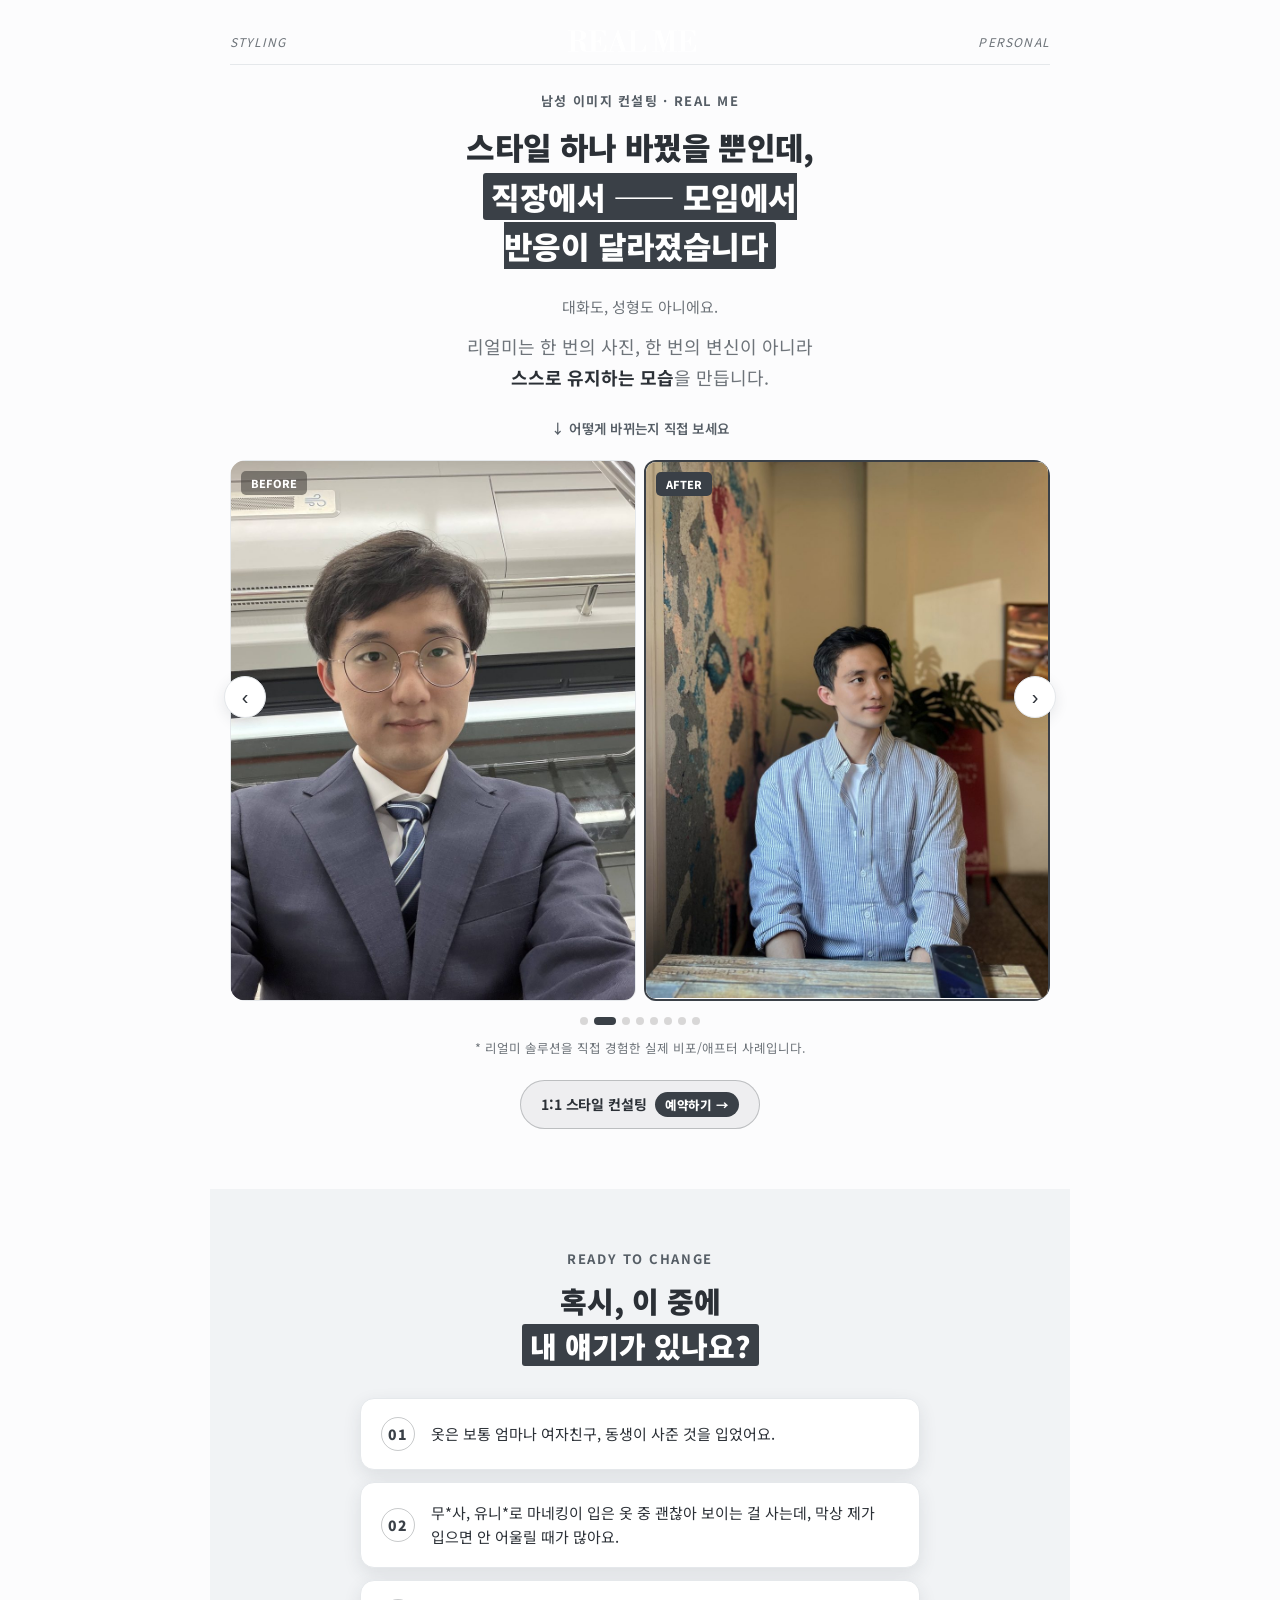
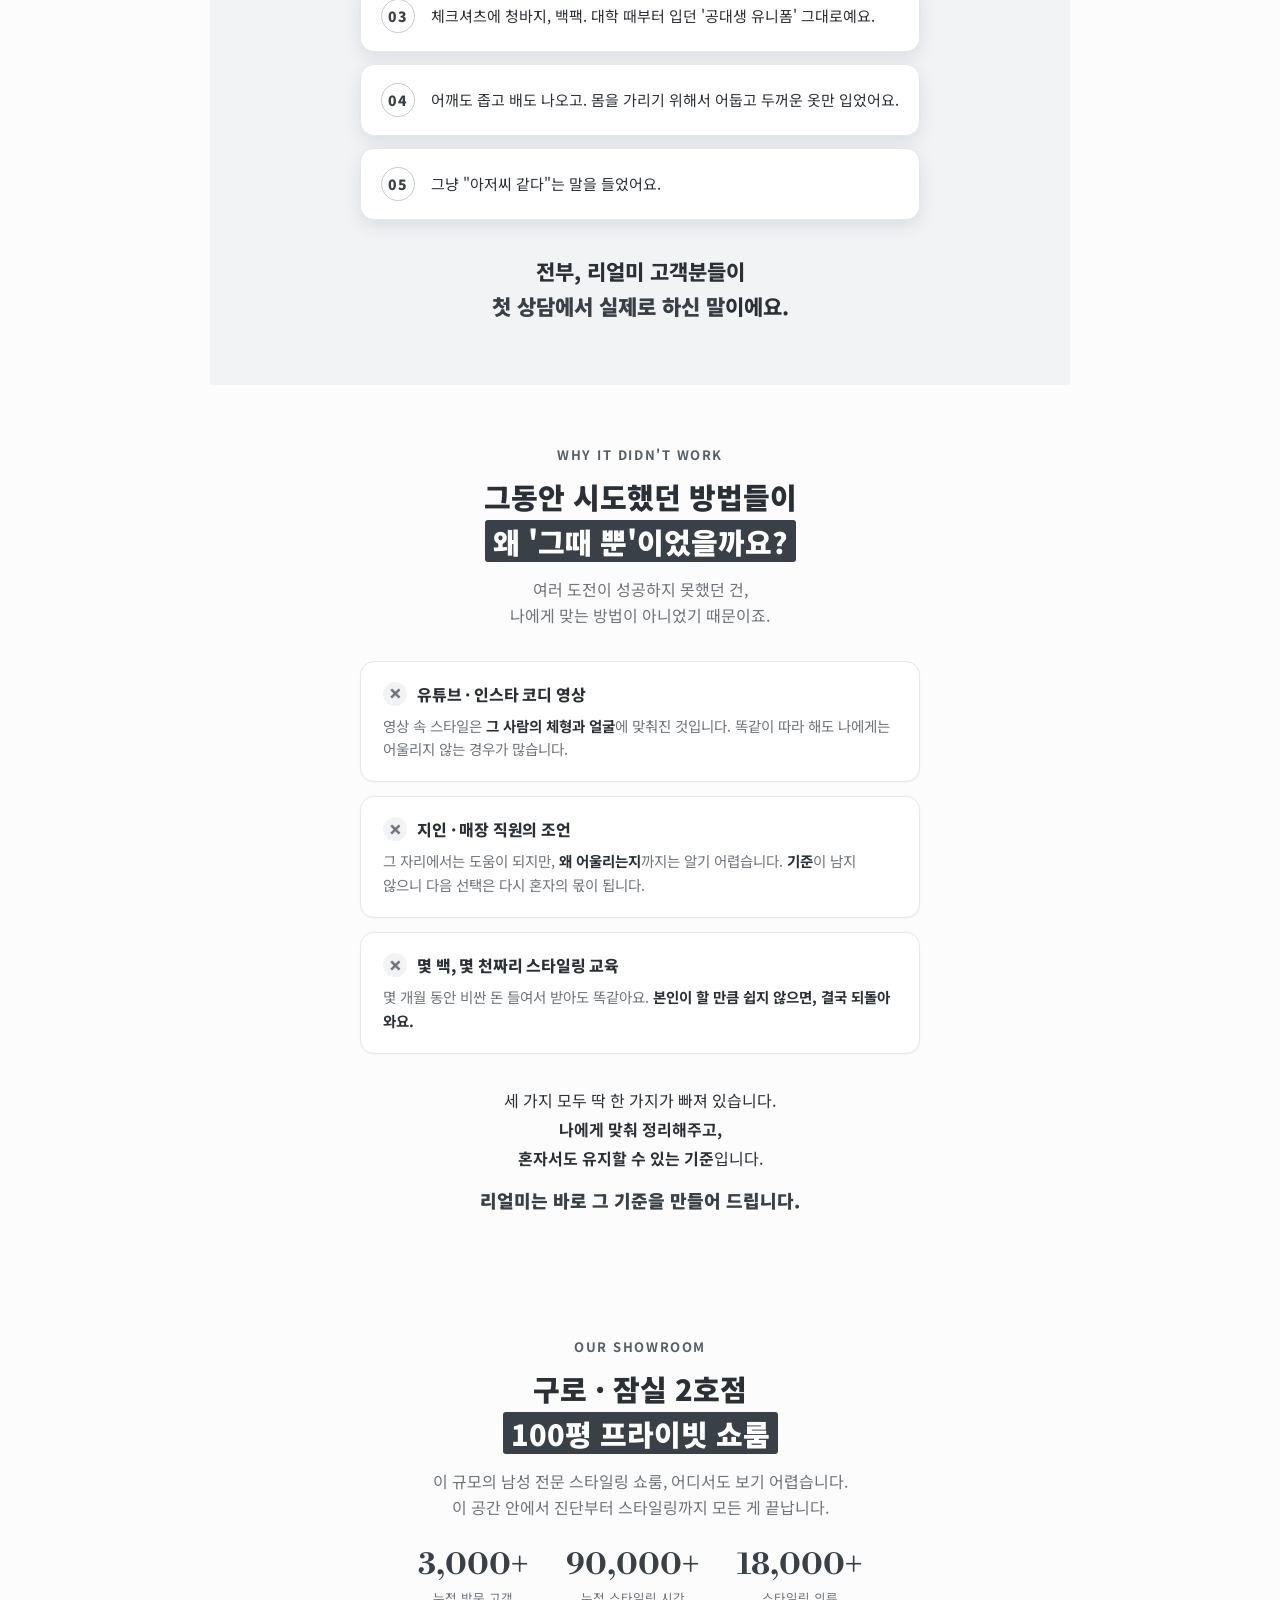
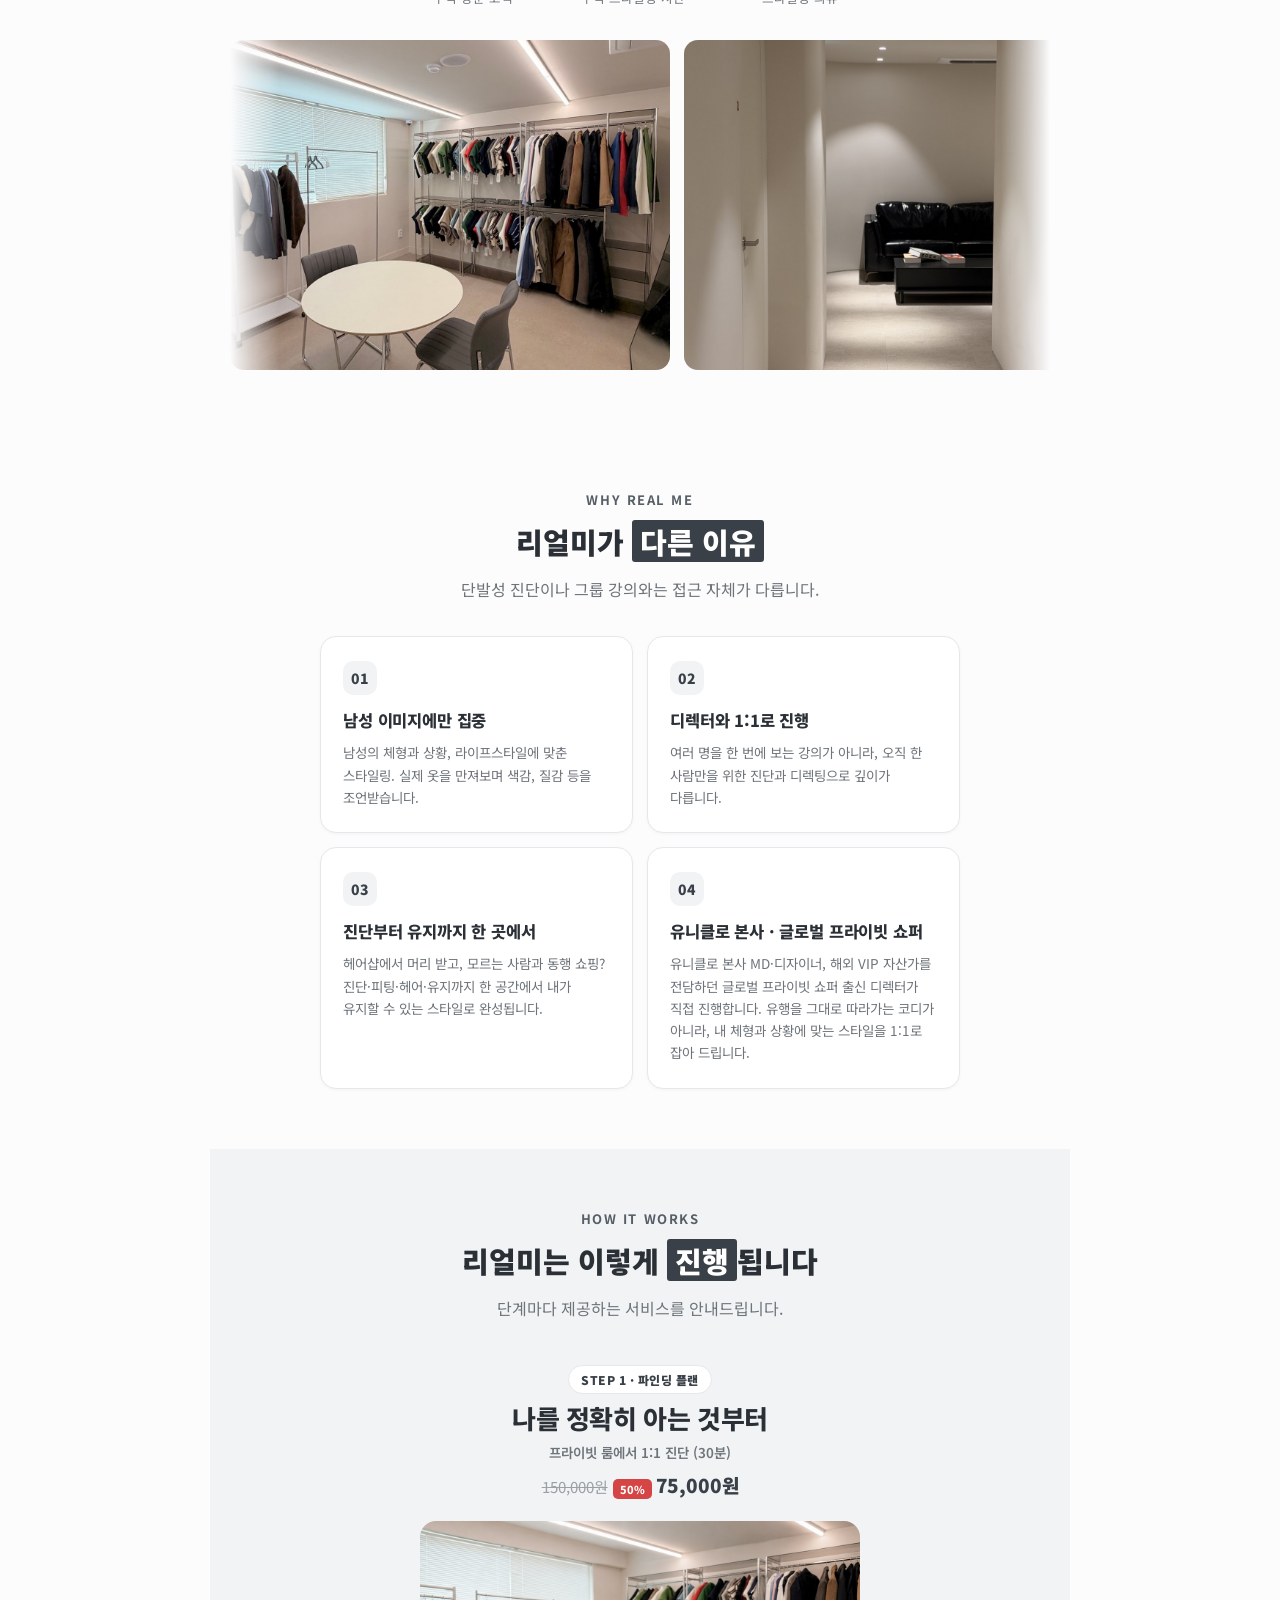
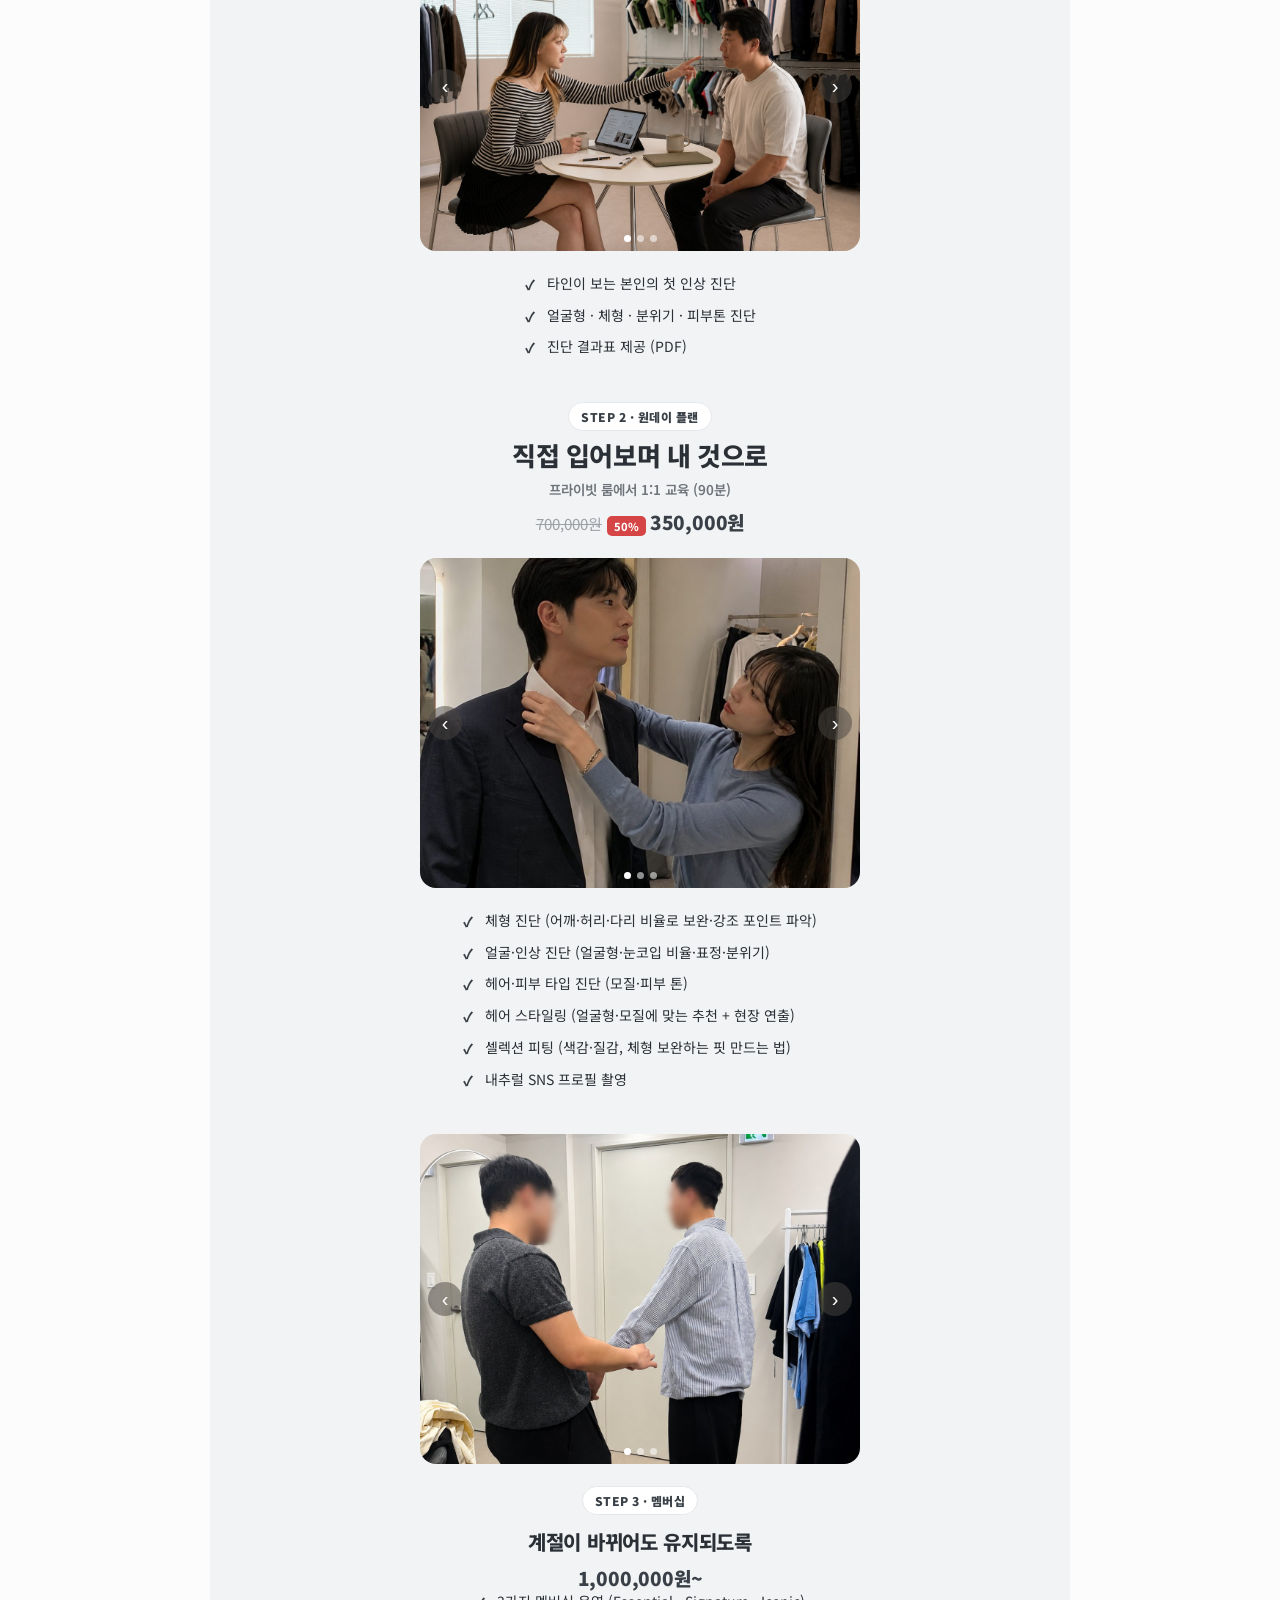
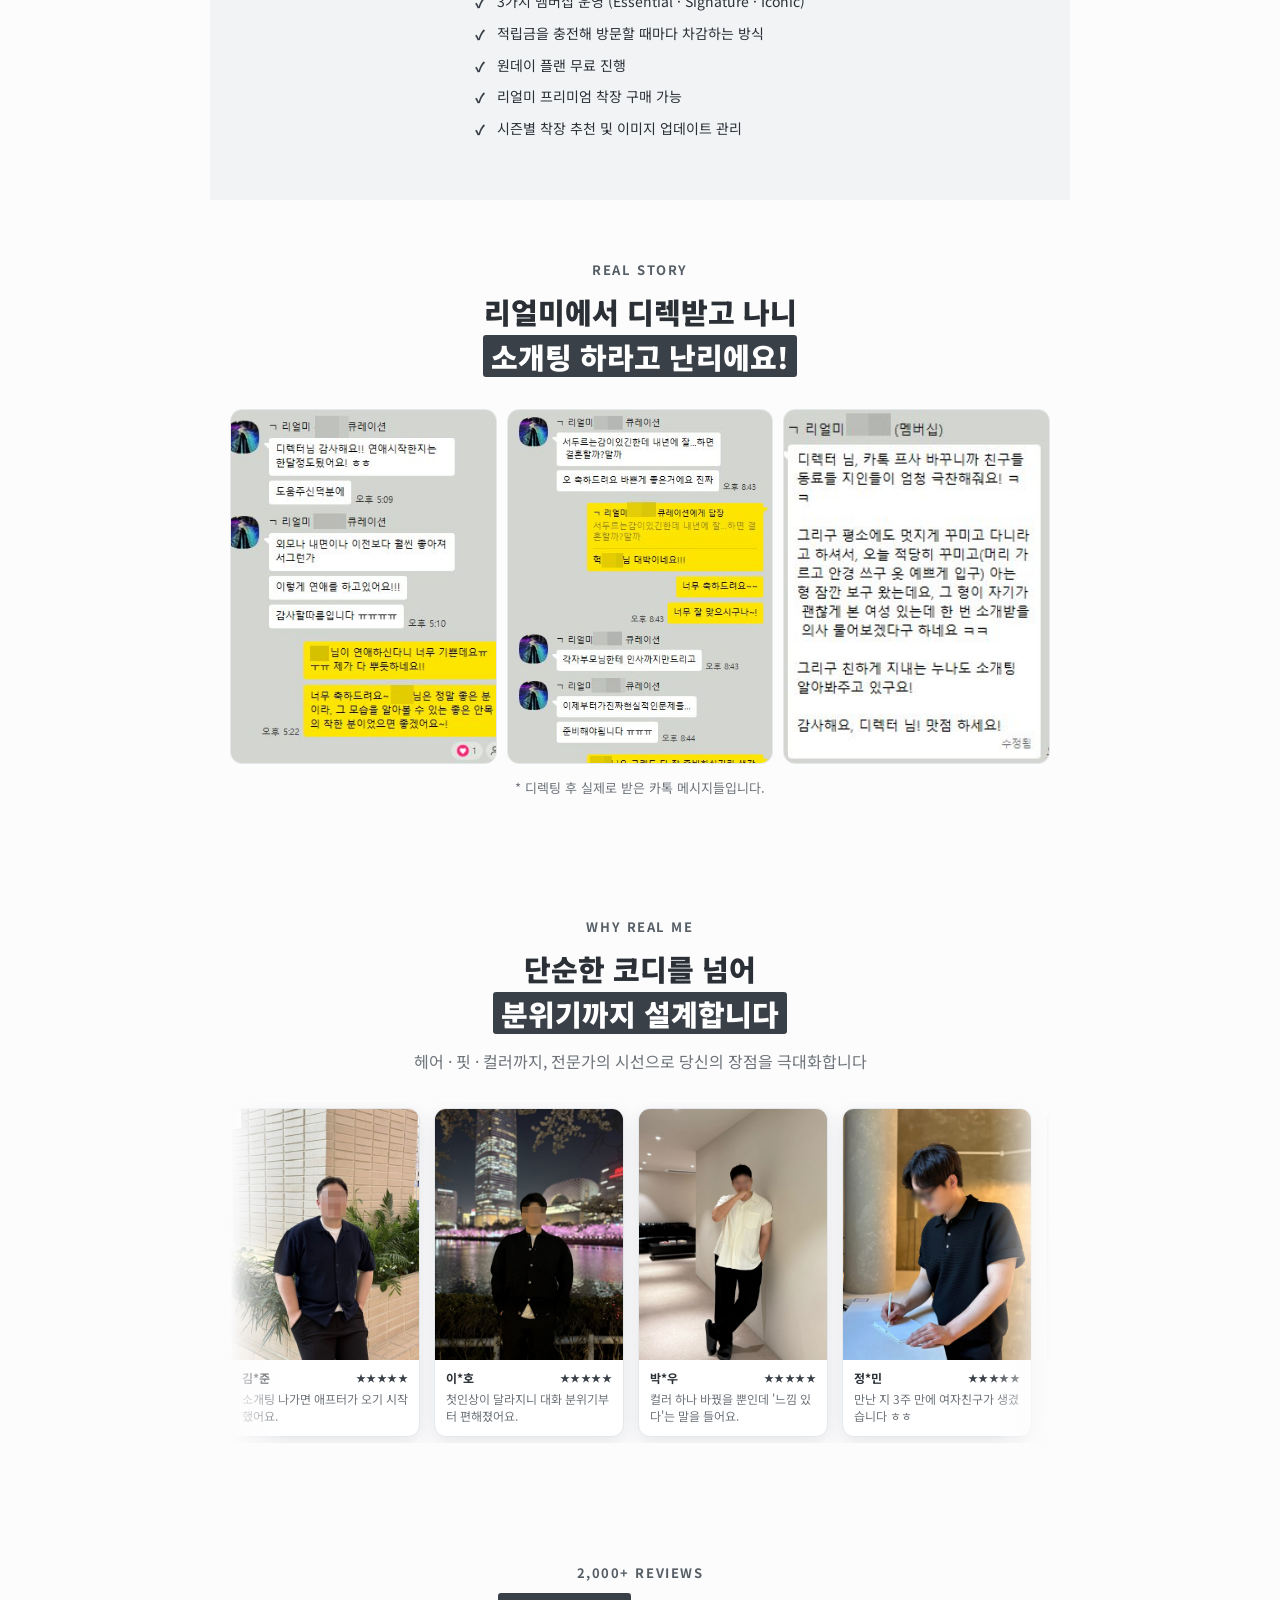
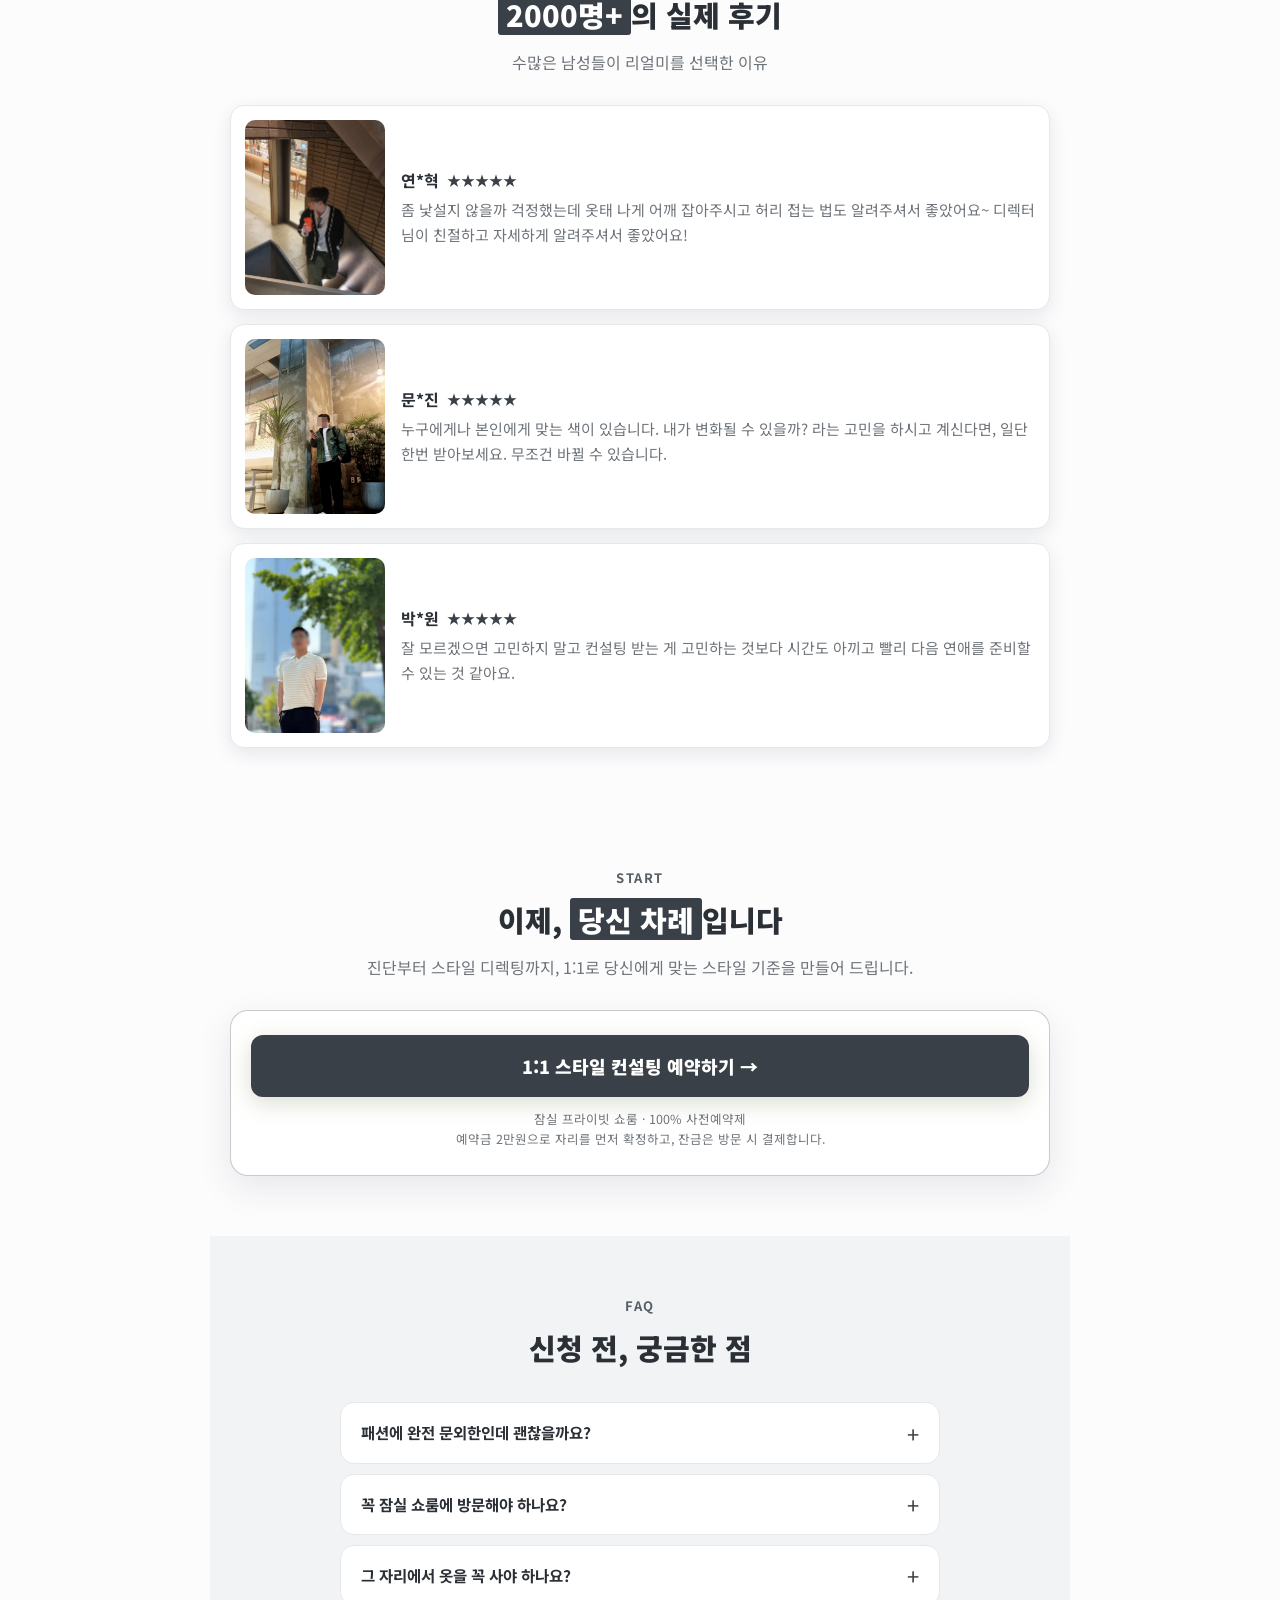
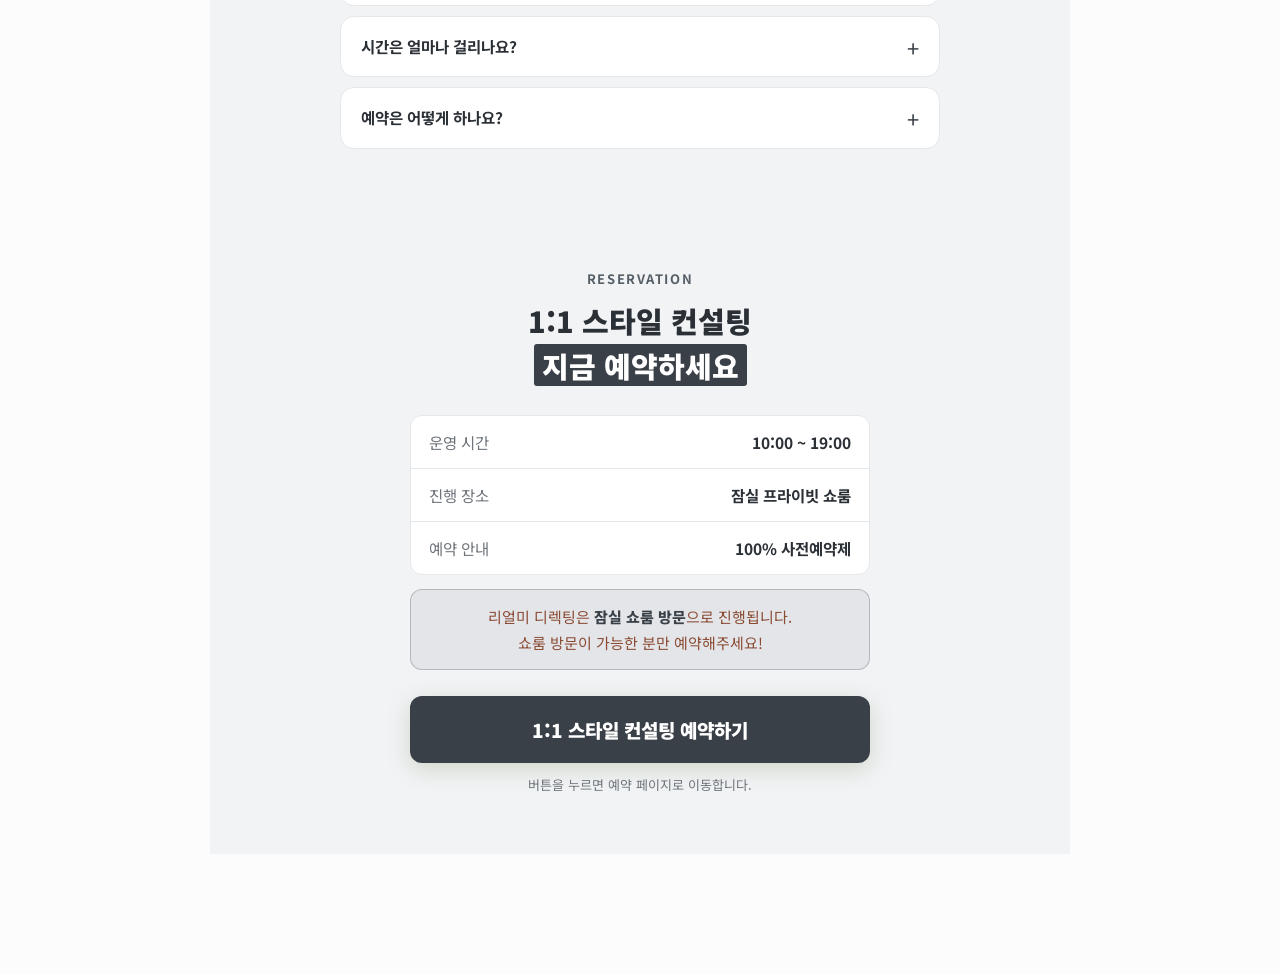
==== commit e115ec4c: "story 히어로: 7/06주 문구로 교체 (주 4건·예약당 75,577원 시점) 대표 지시(2026-09-07). GitHub 전체 이력(unshallow)에서 확인한 결과, 6" ====
--- a/story/index.html
+++ b/story/index.html
@@ -113,7 +113,7 @@
     <div class="nav-row">STYLING<img class="brand-logo" src="../images/logo-white.png" alt="REAL ME">PERSONAL</div>
 
     <div class="hero-eyebrow">남성 이미지 컨설팅 · REAL ME</div>
-    <h1 class="hero-title">얼굴은 그대로인데<br><em>애프터가 쏟아지기 시작한 남자들</em><br>대체 뭘 바꿨을까요?</h1>
+    <h1 class="hero-title">스타일 하나 바꿨을 뿐인데,<br><em>직장에서 —— 모임에서<br>반응이 달라졌습니다</em></h1>
     <p class="hero-sub"><span style="display:block;font-size:15px;line-height:1.35;margin-bottom:14px;">대화도, 성형도 아니에요.</span>리얼미는 한 번의 사진, 한 번의 변신이 아니라<br><b>스스로 유지하는 모습</b>을 만듭니다.</p>
 
     <!-- 상단 오퍼/CTA 제거 (2026-07-21 개편): 첫 화면은 훅+비포애프터로 스크롤 유도.
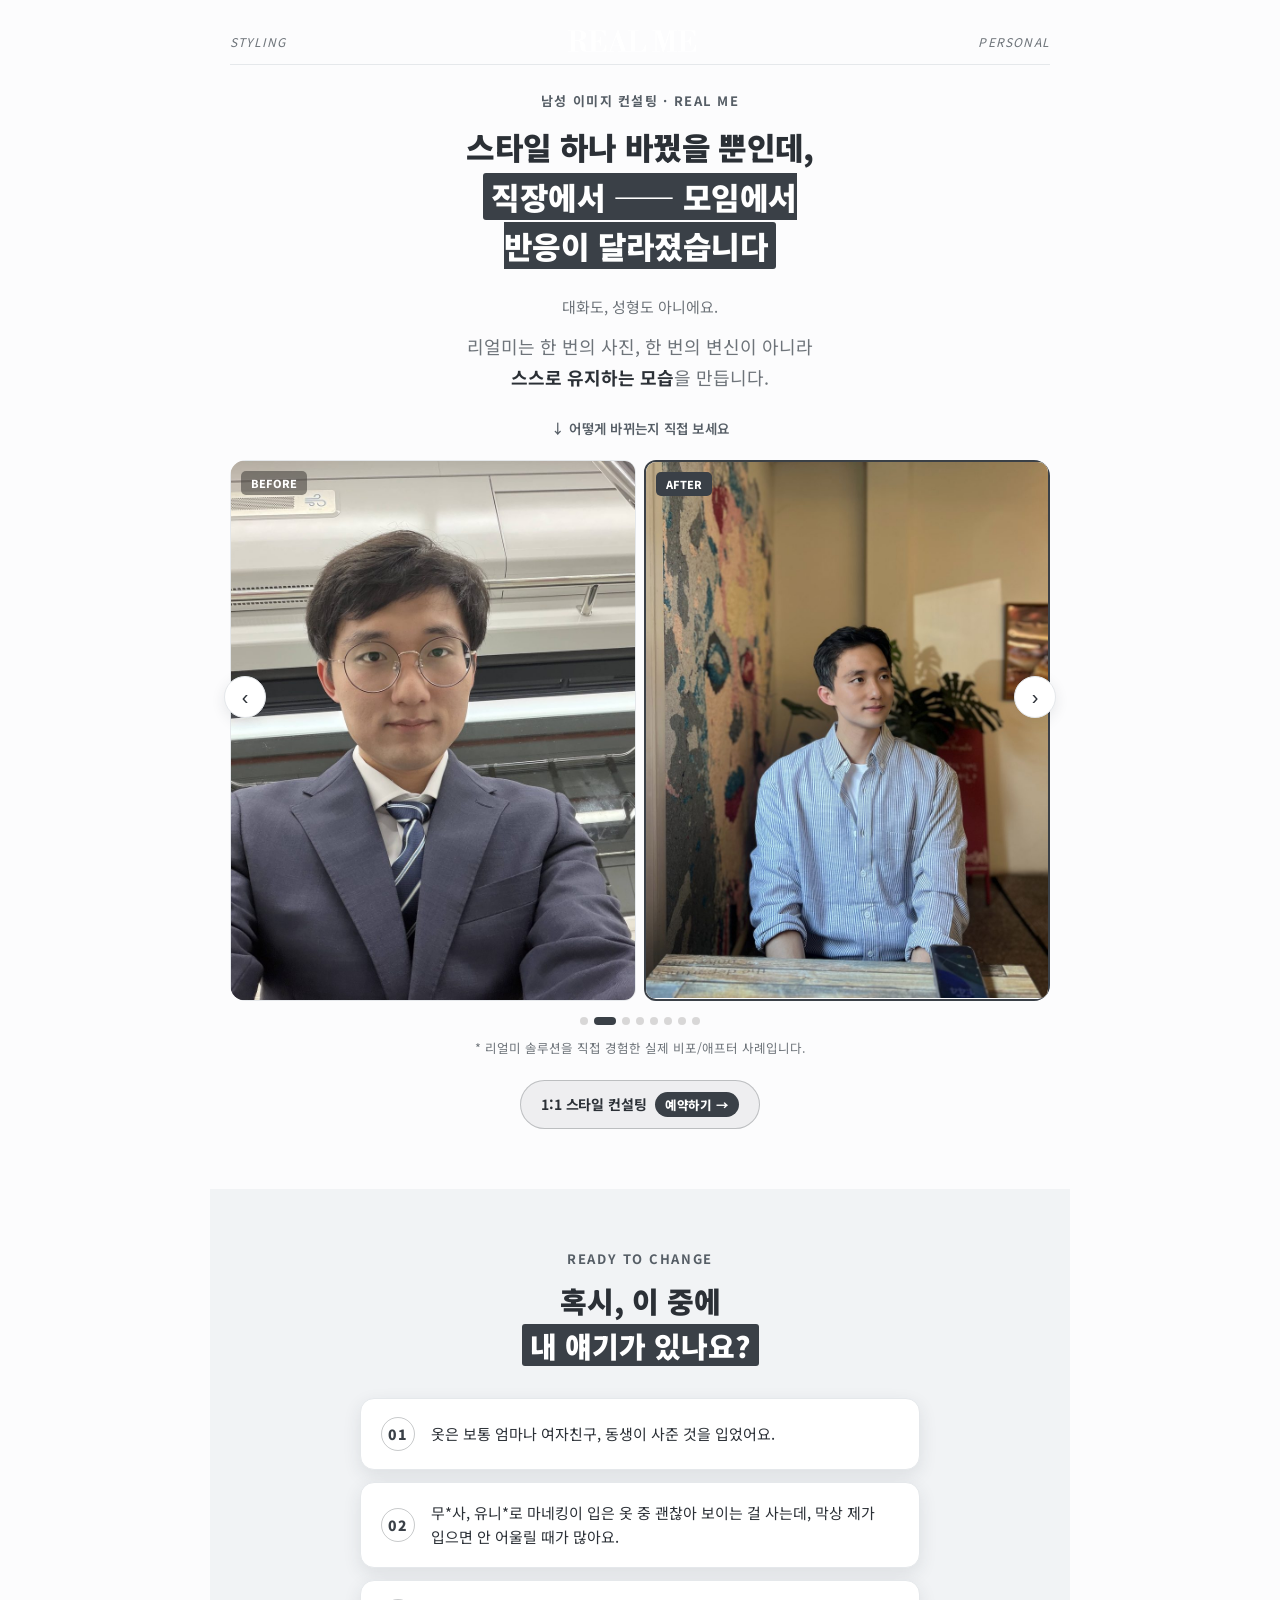
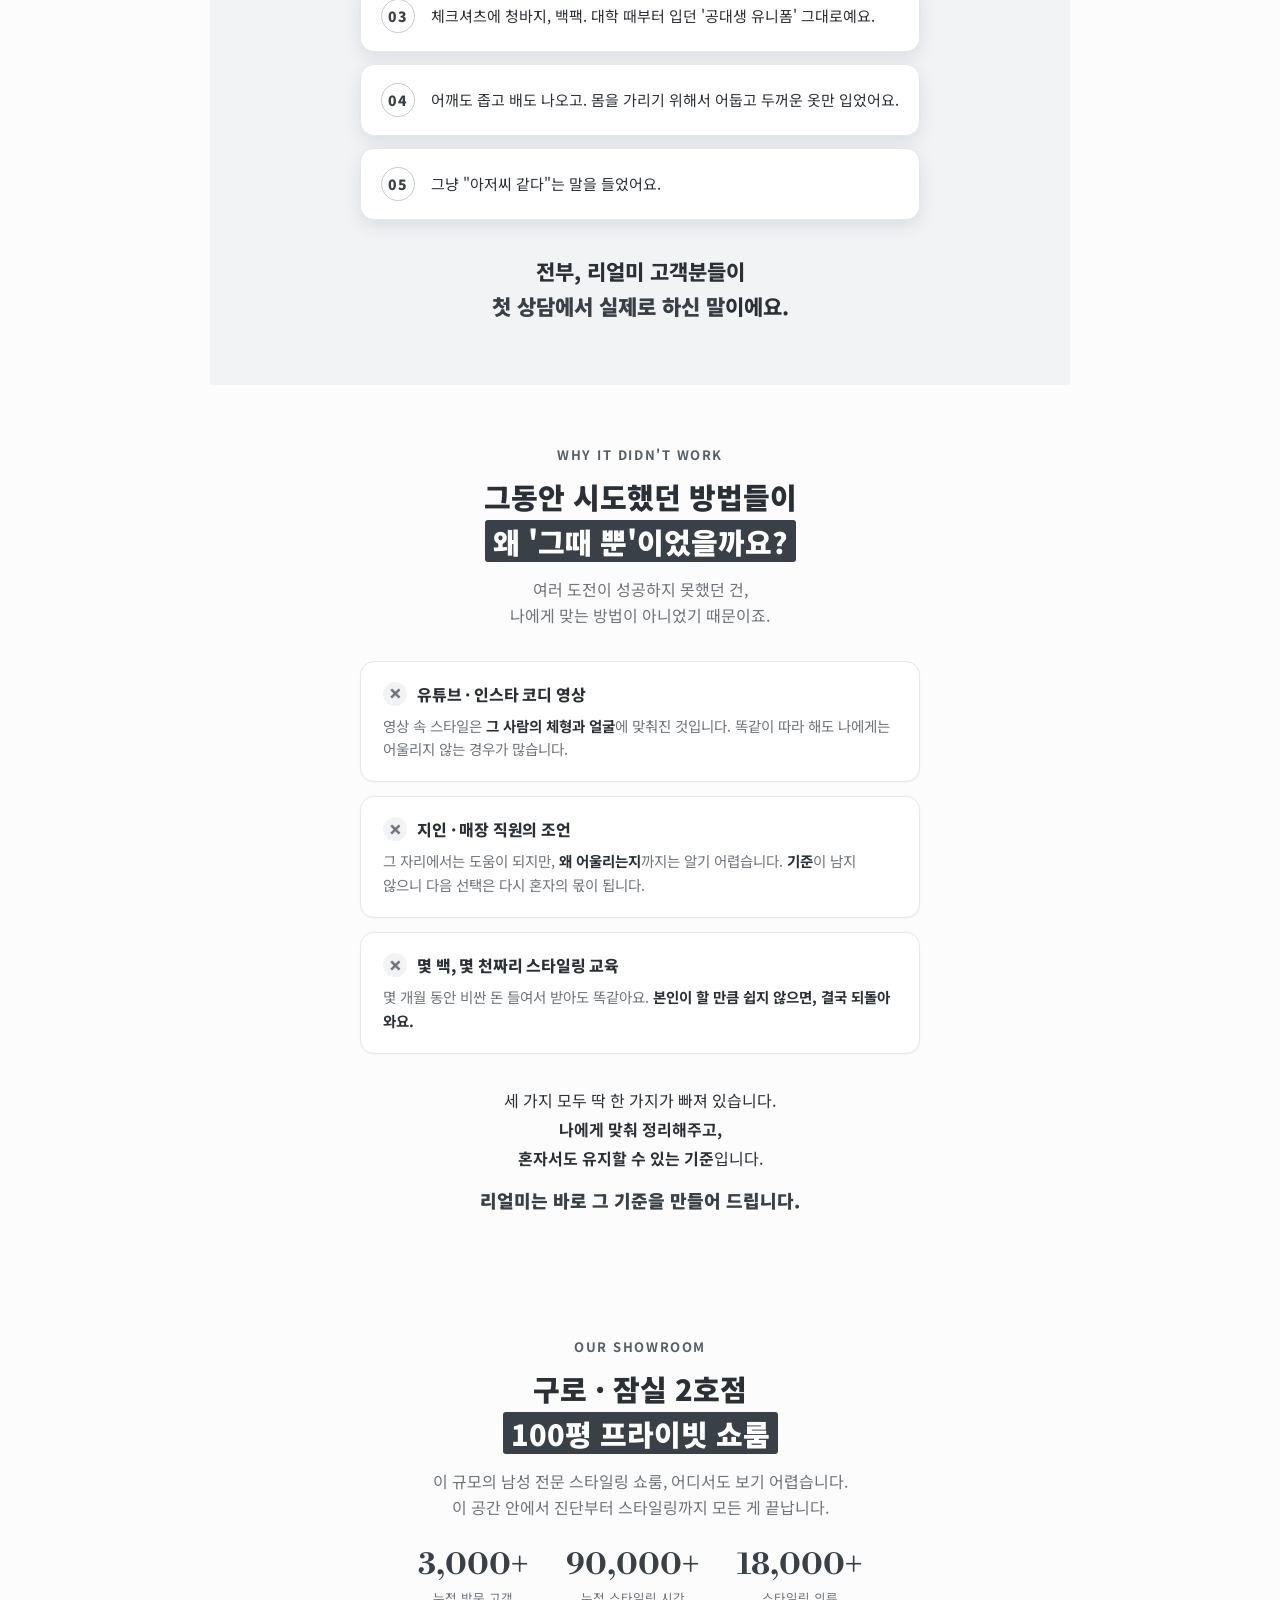
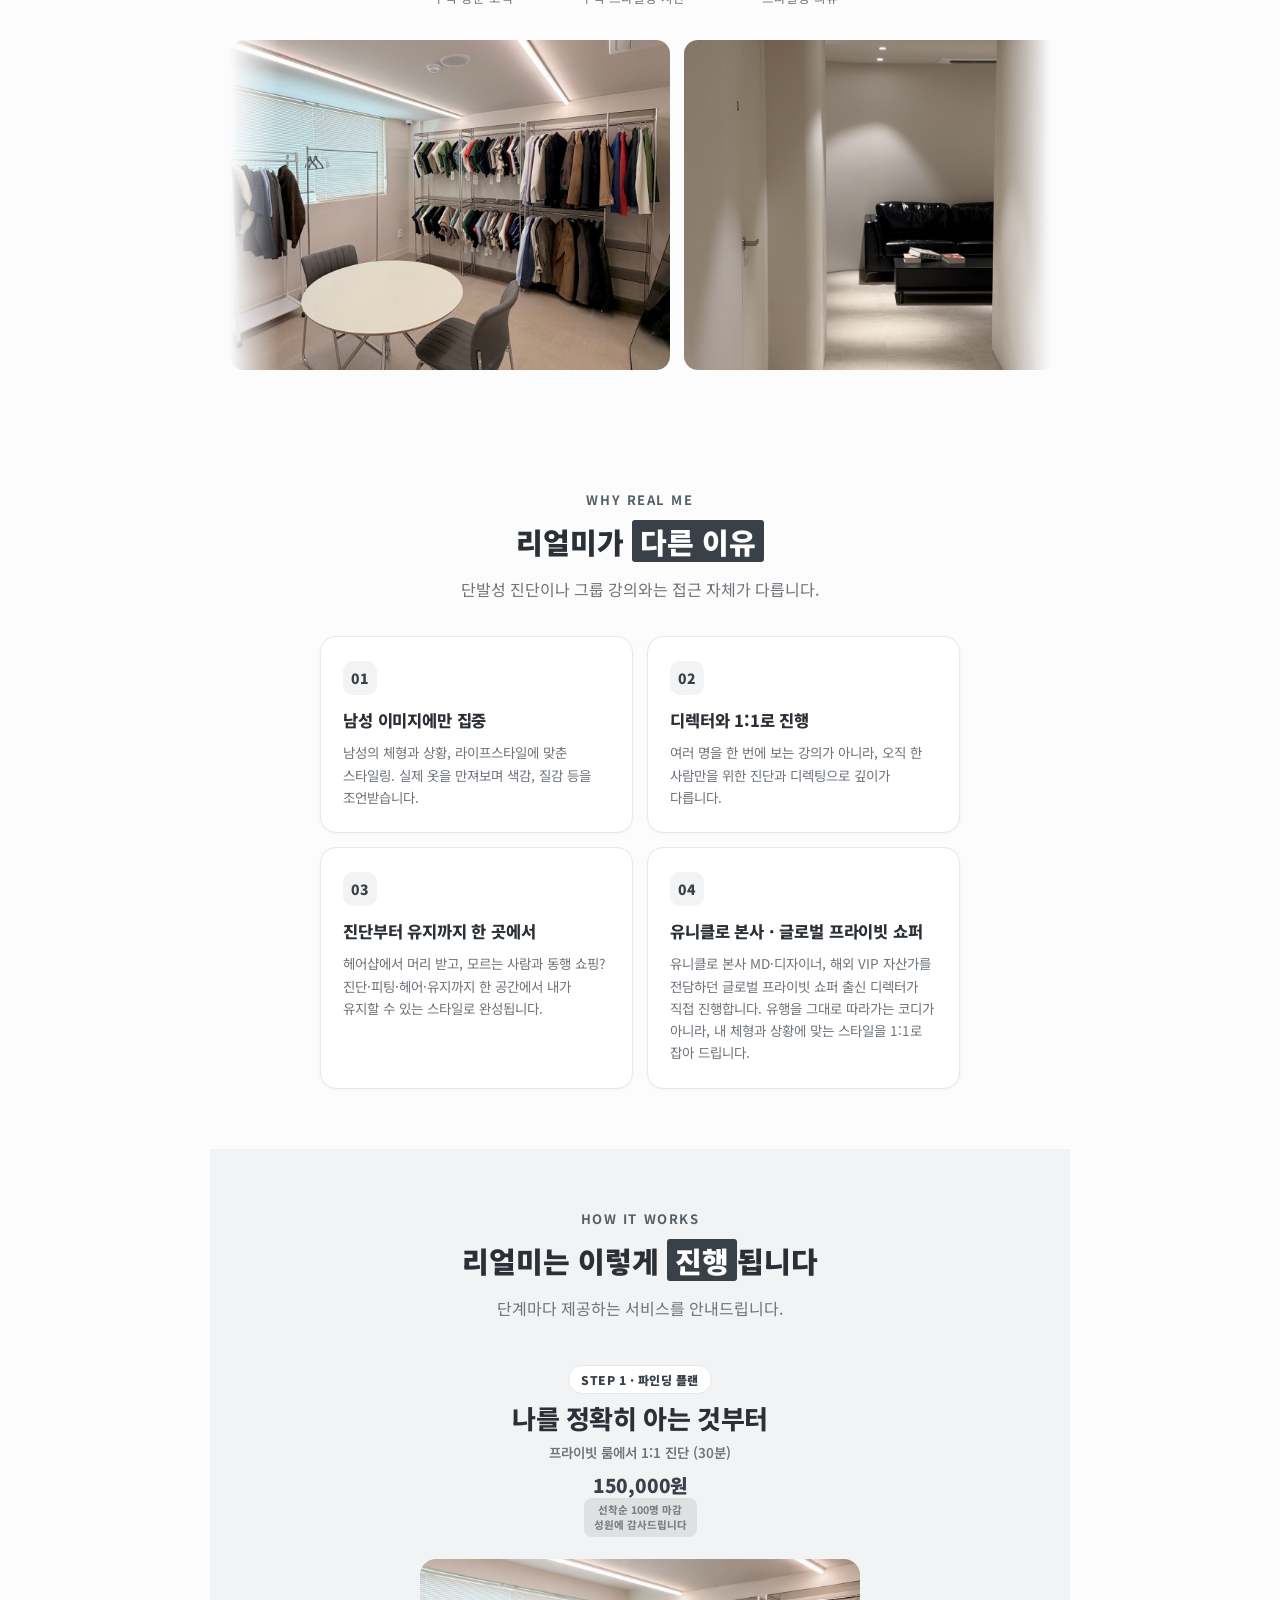
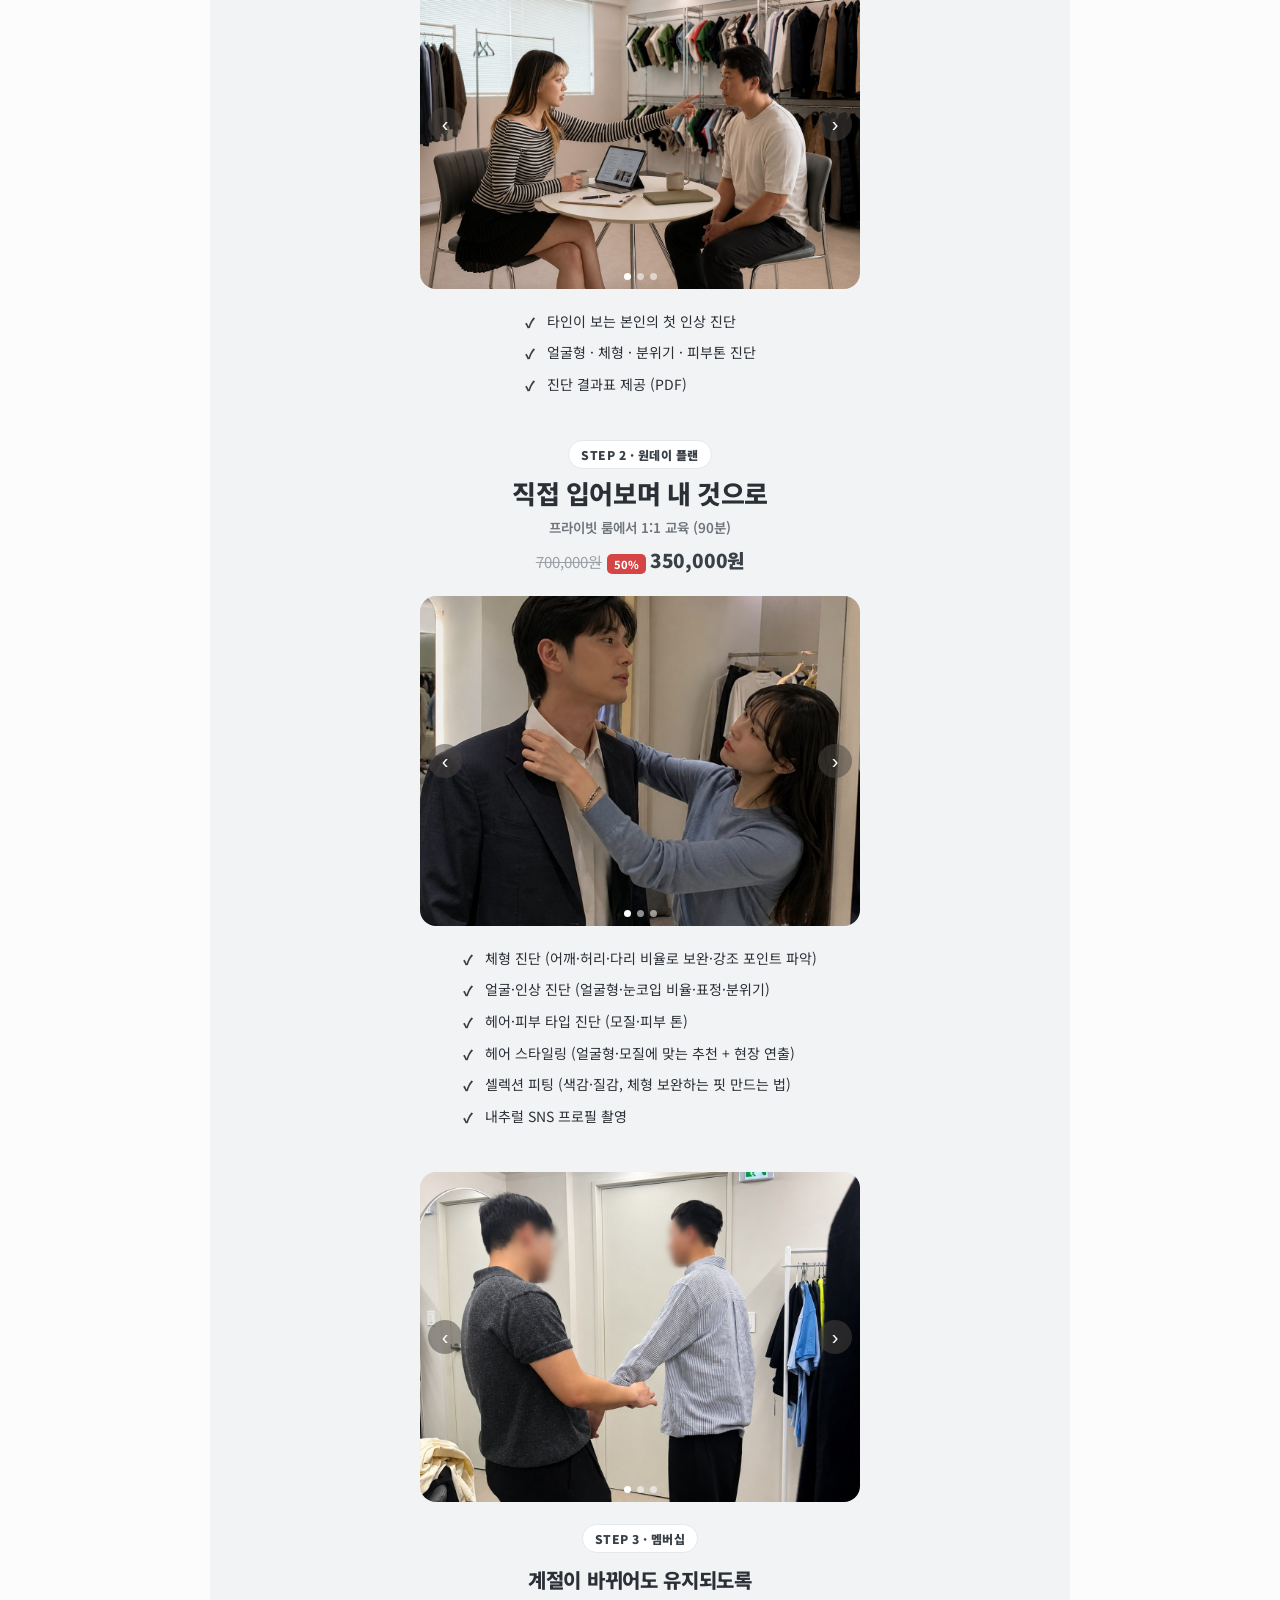
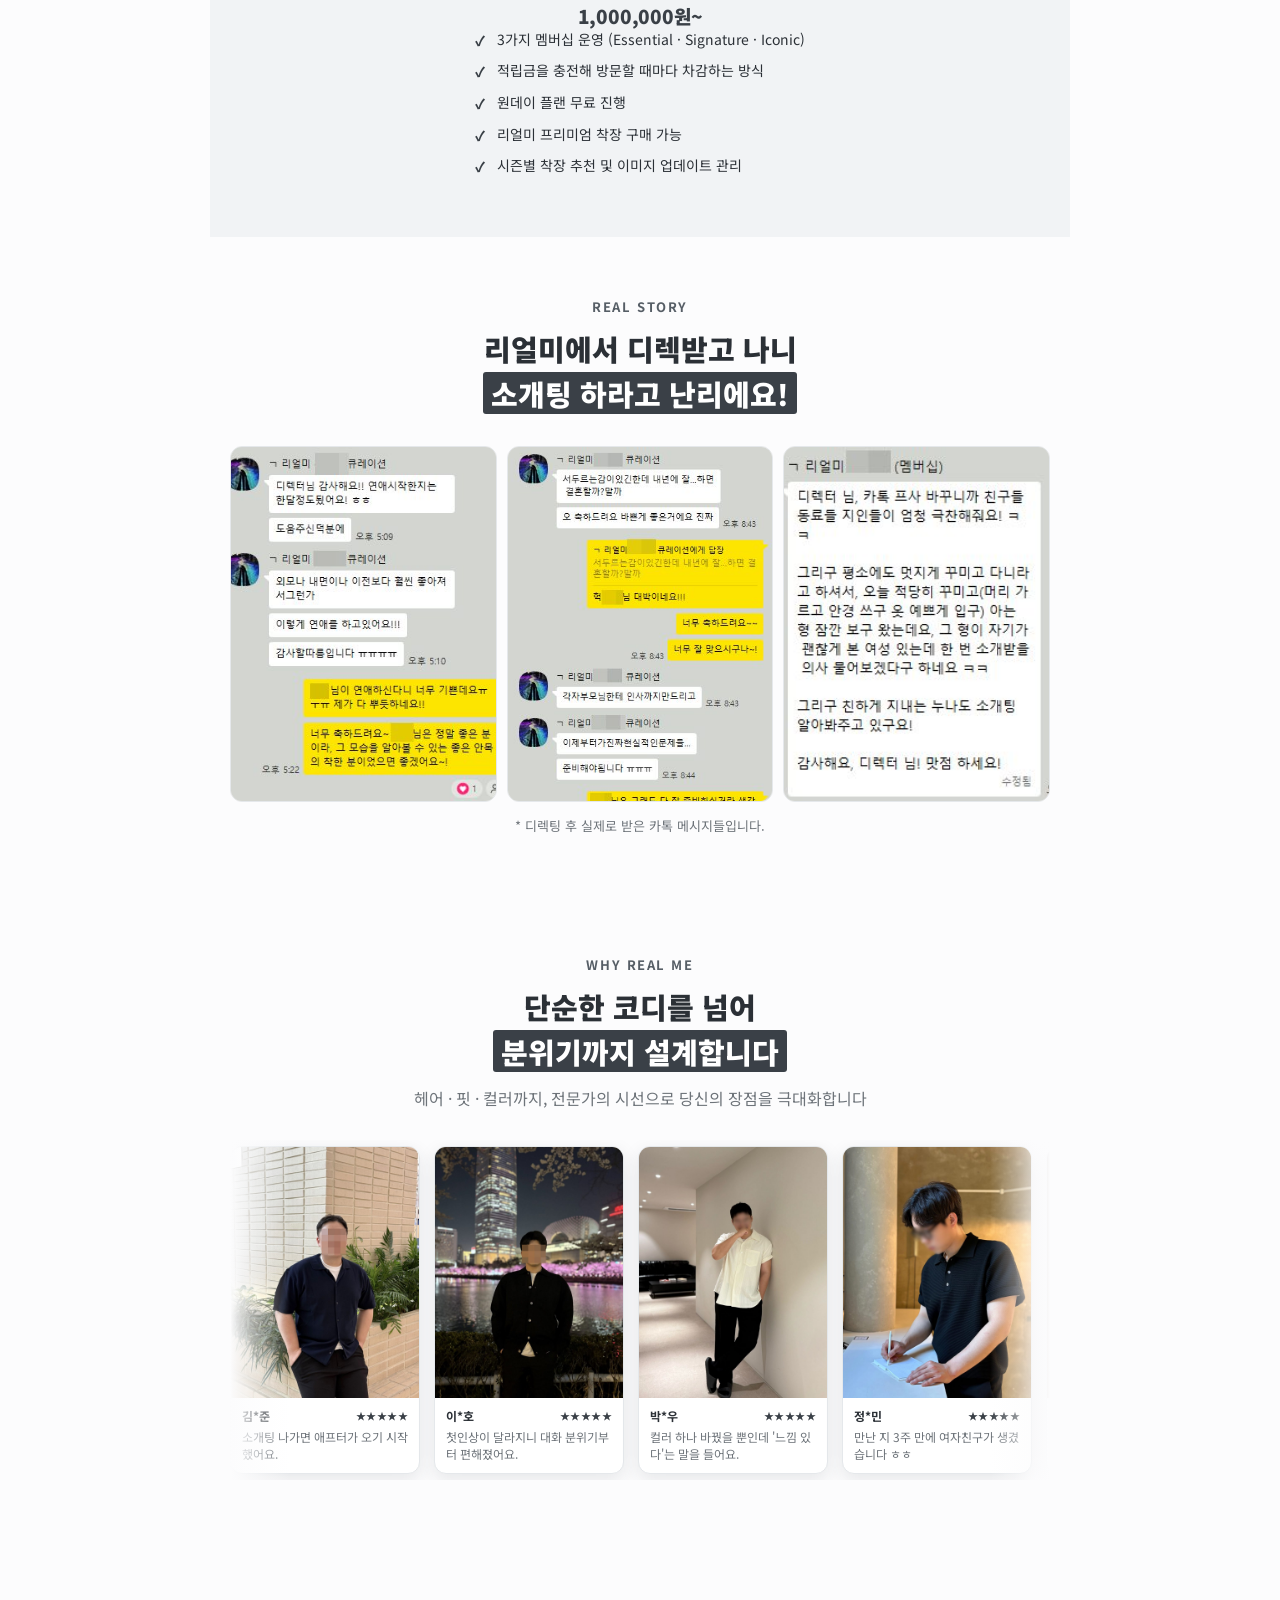
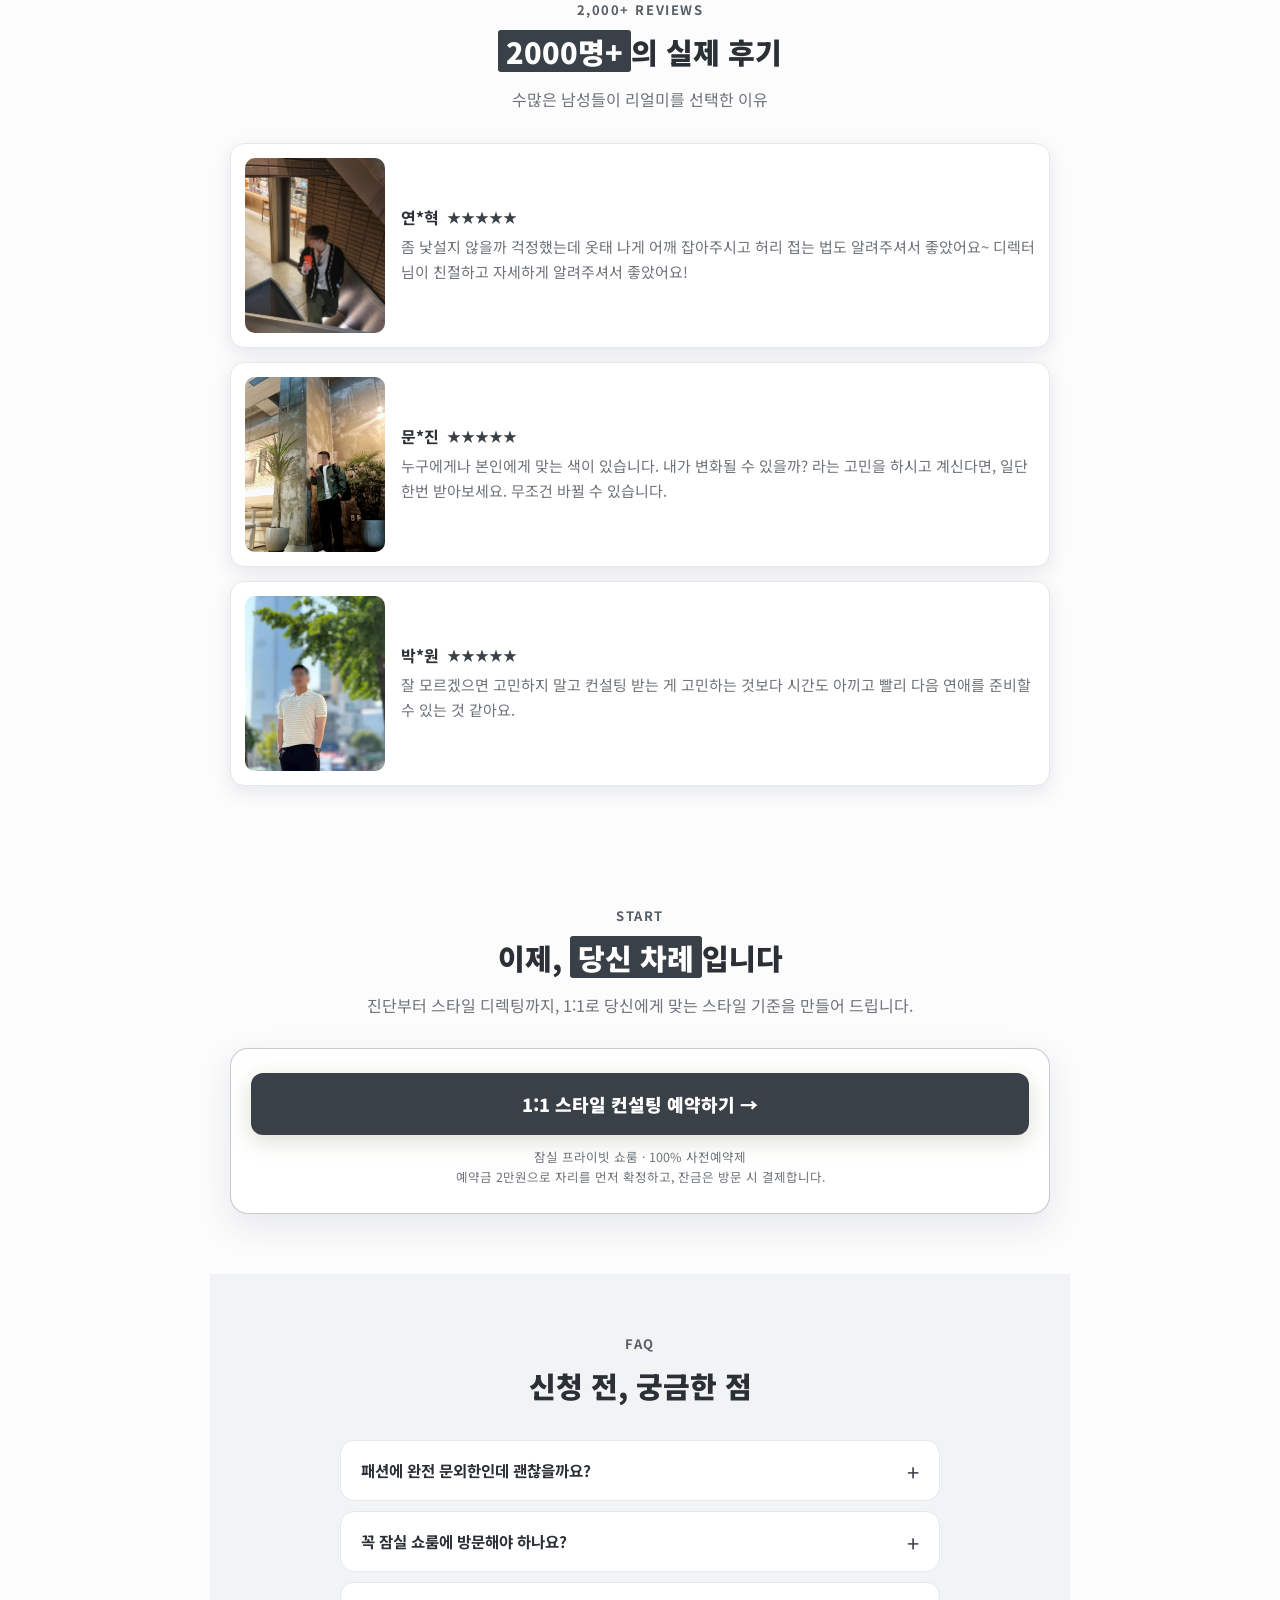
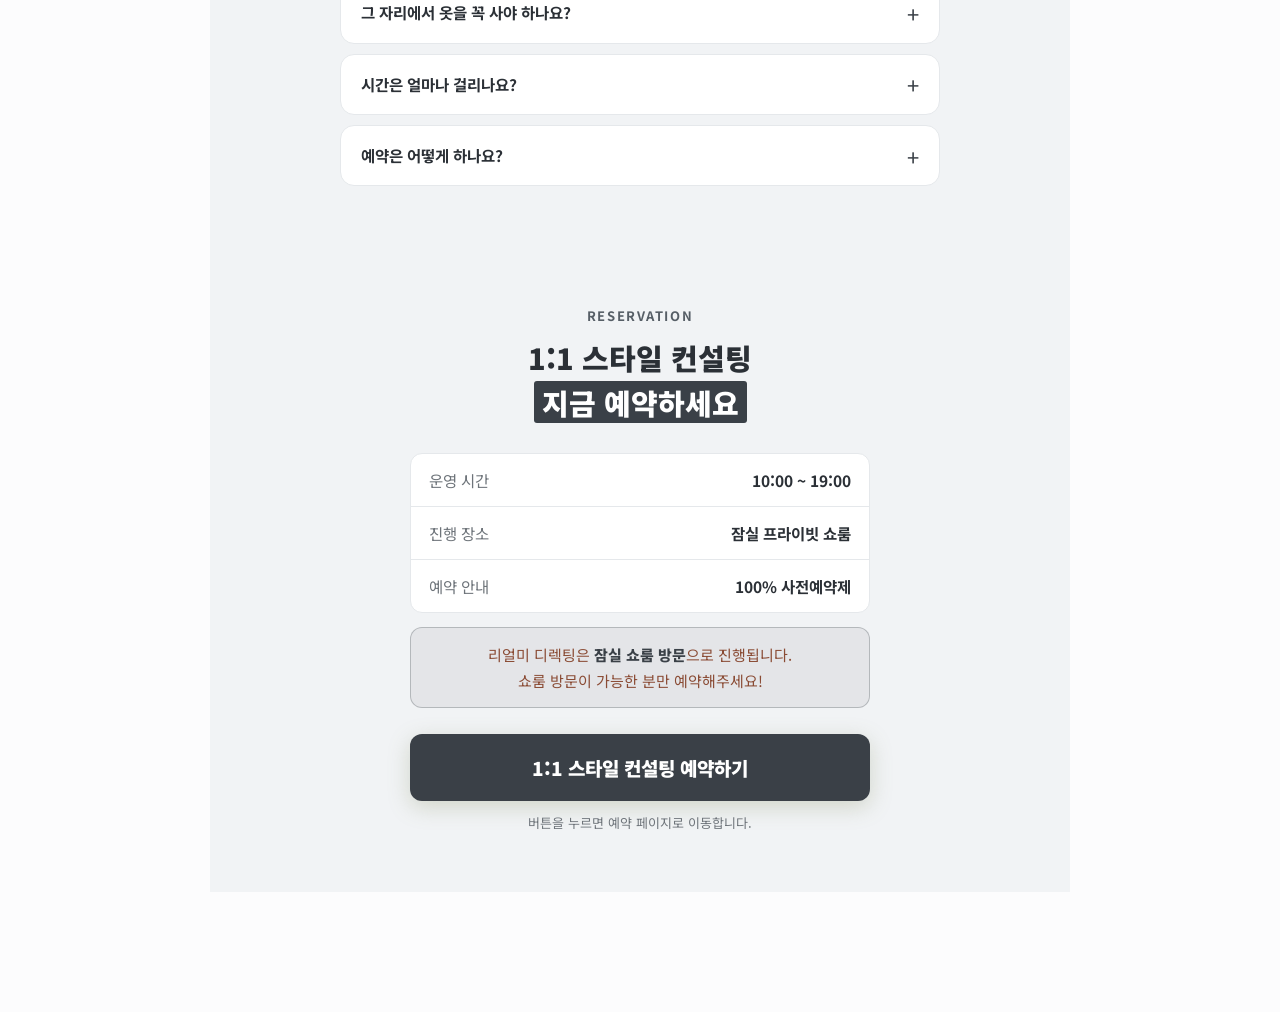
==== commit 02c819ff: "파인딩 플랜 50% 종료 → 정가 150,000원 + "선착순 100명 마감 / 성원에 감사드립니다" 뱃지, 남은 자리 카운터 제거 (2026-10-26 사용자 지시) Co-Aut" ====
--- a/story/index.html
+++ b/story/index.html
@@ -246,7 +246,7 @@
         <span class="svc-step">STEP 1 · 파인딩 플랜</span>
         <h3 class="svc-title">나를 정확히 아는 것부터</h3>
         <p class="svc-room">프라이빗 룸에서 1:1 진단 (30분)</p>
-        <p class="svc-price"><s>150,000원</s><span class="svc-off">50%</span><b>75,000원</b></p>
+        <p class="svc-price"><b>150,000원</b><br><span style="display:inline-block;font-size:10.5px;font-weight:800;padding:4px 10px;background:rgba(127,127,127,.18);color:inherit;opacity:.9;white-space:normal;text-align:center;line-height:1.45;border-radius:8px;">선착순 100명 마감<br>성원에 감사드립니다</span></p>
       </div>
       <div class="svc-media">
         <div class="svc-carousel">
@@ -481,5 +481,77 @@
   } catch (e) {}
 })();
 </script>
+<!-- ▼ 광고 캠페인 꼬리표 → 예약금 결제번호 연결 (러버블 인입 대시보드 요청, 2026-10-08) — </body> 바로 전 ▼ -->
+<script>
+(function () {
+  var ENDPOINT = 'https://ztwowgfqatizbjwsbtqs.supabase.co/functions/v1/deposit-utm-capture';
+  var KEY = 'rm_pay_utm', TTL = 7 * 864e5;
+  var KEYS = ['utm_source', 'utm_medium', 'utm_campaign', 'utm_content', 'utm_term'];
+  var LIVE = /(^|\.)real-me\.co\.kr$/.test(location.hostname);   // 로컬·데모 페이지에서는 서버로 보내지 않음
+  function load() { try { var o = JSON.parse(localStorage.getItem(KEY) || 'null'); if (o && o.ts && Date.now() - o.ts < TTL) return o; } catch (e) {} return null; }
+  function store(o) { try { localStorage.setItem(KEY, JSON.stringify(o)); } catch (e) {} }
+  // 1) 링크의 꼬리표를 브라우저에 7일 보관. 새 광고 클릭(utm_campaign 있음)이면 통째로 교체, 아니면 빈 칸만 보충
+  //    — 타입폼→결제 페이지로 넘어올 때 utm_source 가 기존형/신규형 버킷값으로 바뀌어 오므로 랜딩에서 저장한 원값을 지킨다
+  //    랜딩이 utm_source 를 '기존형/신규형/통합형/retarget'(랜딩 버킷)으로 바꿔 넘기므로, 그 값은 채널이 아니라
+  //    landing_variant 로 따로 보내고 채널(utm_source)은 'meta' 로 둔다 — 러버블이 채널을 정해진 목록으로만 받음(10/8 "invalid acquisition_channel: 신규형")
+  var BUCKET = { '기존형': 1, '신규형': 1, '통합형': 1, 'retarget': 1 };
+  try {
+    var q = new URLSearchParams(location.search), o = {}, has = false;
+    KEYS.forEach(function (k) { var v = q.get(k); if (v) { o[k] = v; has = true; } });
+    if (o.utm_source && BUCKET[o.utm_source]) { o.landing_variant = o.utm_source; o.utm_source = 'meta'; }
+    if (has) {
+      var prev = load();
+      if (o.utm_campaign || !prev) { o.host = location.hostname; o.landing = location.pathname; o.ts = Date.now(); store(o); }
+      else { KEYS.concat(['landing_variant']).forEach(function (k) { if (!prev[k] && o[k]) prev[k] = o[k]; }); store(prev); }
+    }
+  } catch (e) {}
+  // 2) 결제번호가 정해지면 그 번호에 꼬리표를 붙여 서버로 (페이지 동작에는 영향 없음)
+  var sent = {};
+  function send(mulNo) {
+    try {
+      if (!mulNo || sent[mulNo] || !LIVE) return;
+      var u = load(); if (!u) return;
+      u = JSON.parse(JSON.stringify(u)); delete u.ts;
+      u.mul_no = String(mulNo);
+      var p = document.querySelector('input[name="phone"], #input-phone, input[type="tel"]');
+      if (p && p.value) u.phone = String(p.value).replace(/\D/g, '');
+      var n = document.querySelector('input[name="name"], #input-name');
+      if (n && n.value) u.name = n.value.trim();
+      u.page = location.pathname;
+      sent[mulNo] = true;
+      var body = new Blob([JSON.stringify(u)], { type: 'text/plain' });
+      if (!(navigator.sendBeacon && navigator.sendBeacon(ENDPOINT, body))) {
+        fetch(ENDPOINT, { method: 'POST', body: body, keepalive: true, mode: 'no-cors' }).catch(function () {});
+      }
+    } catch (e) {}
+  }
+  window.rmSendUtm = send; // 결제번호를 아는 곳에서 직접 호출 가능: rmSendUtm('결제번호')
+  // 3) 결제 생성 요청(create-payment / create-payment-v2) 응답에서 결제번호를 꺼내 전송.
+  //    응답을 다 읽은 뒤에 페이지로 넘겨서, 결제창으로 이동하기 전에 전송이 끝나게 한다.
+  if (window.fetch) {
+    var orig = window.fetch;
+    window.fetch = function () {
+      var url = arguments[0], out = orig.apply(this, arguments);
+      try {
+        var s = typeof url === 'string' ? url : ((url && url.url) || '');
+        if (s.indexOf('create-payment') > -1) {
+          out = out.then(function (r) {
+            return r.clone().json().then(function (j) {
+              try {
+                var m = j && (j.mul_no || j.mulNo || (j.data && (j.data.mul_no || j.data.mulNo)));
+                if (!m && j && j.payurl) { var mm = String(j.payurl).match(/[?&](?:mul_no|mulNo|mulno)=([^&#]+)/i); if (mm) m = decodeURIComponent(mm[1]); }
+                if (m) send(m);
+              } catch (e) {}
+              return r;
+            }, function () { return r; });
+          });
+        }
+      } catch (e) {}
+      return out;
+    };
+  }
+})();
+</script>
+<!-- ▲ 캠페인 꼬리표 끝 ▲ -->
 </body>
 </html>
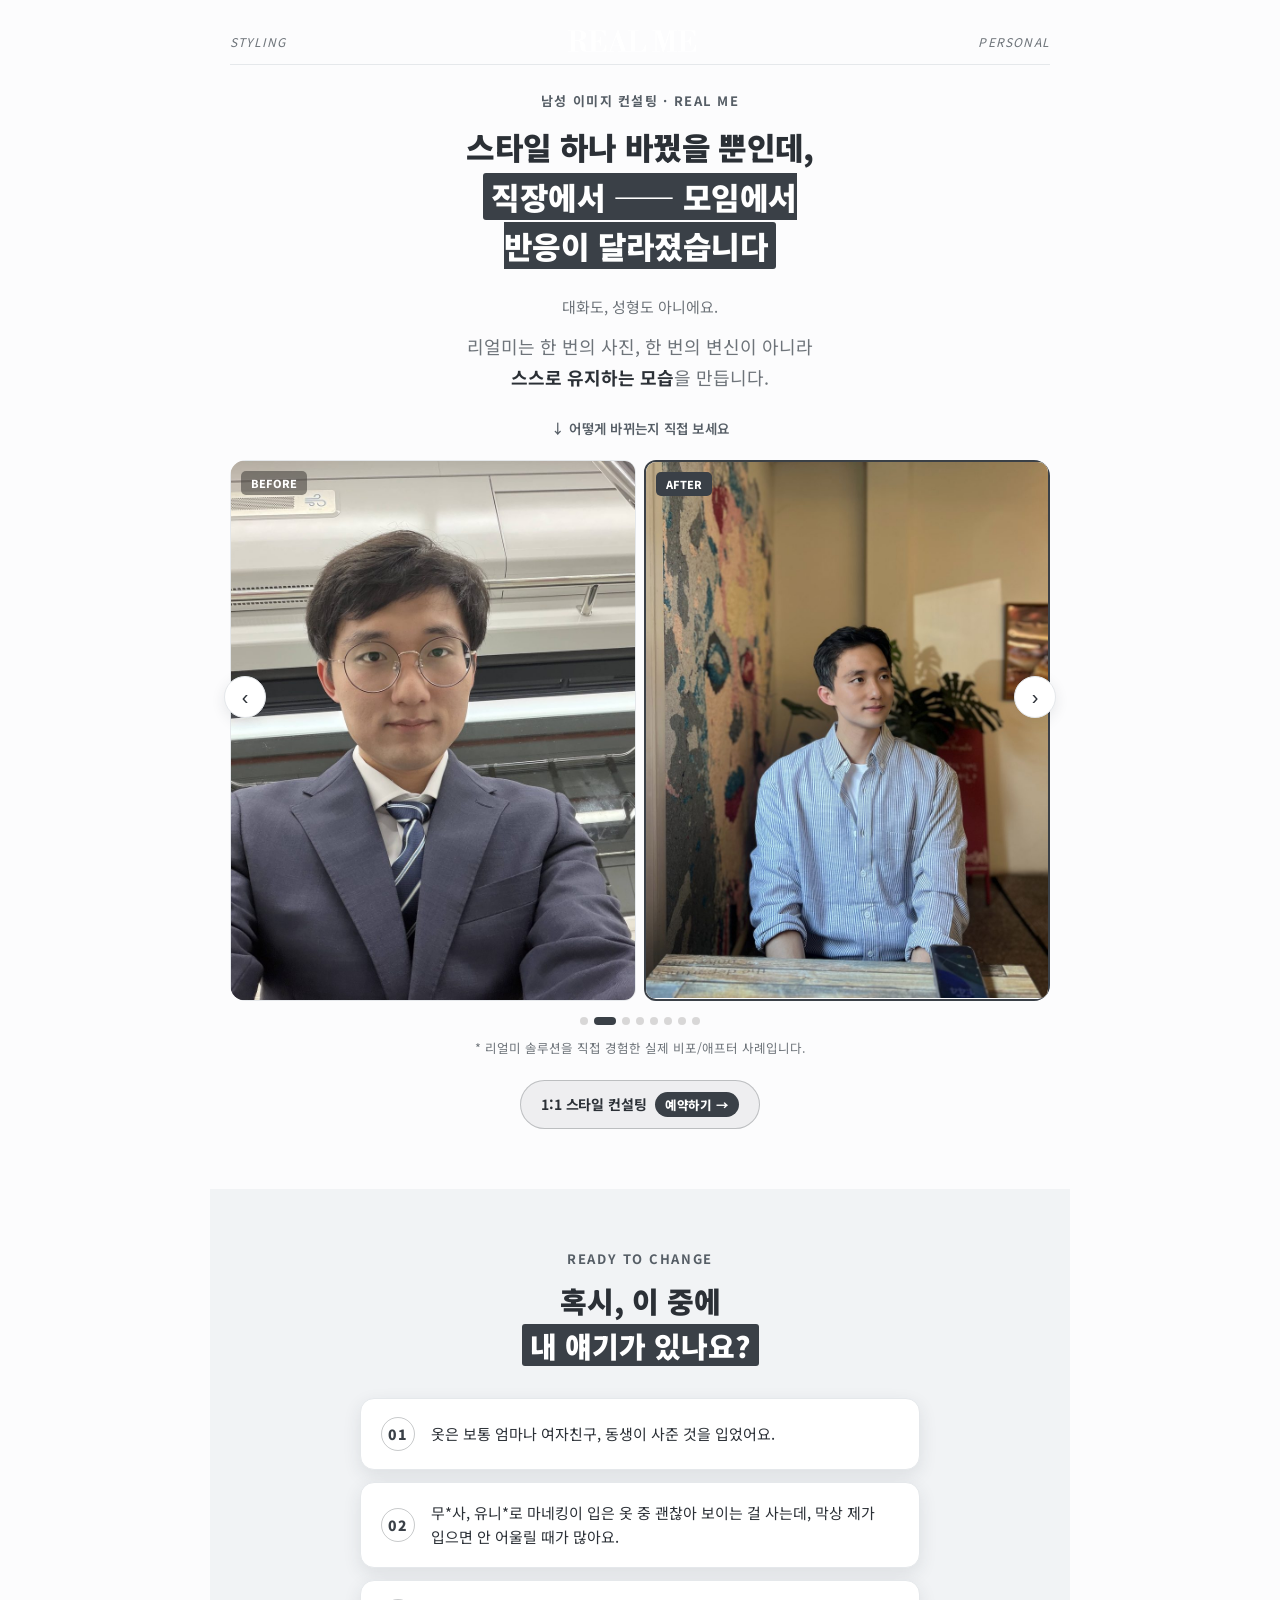
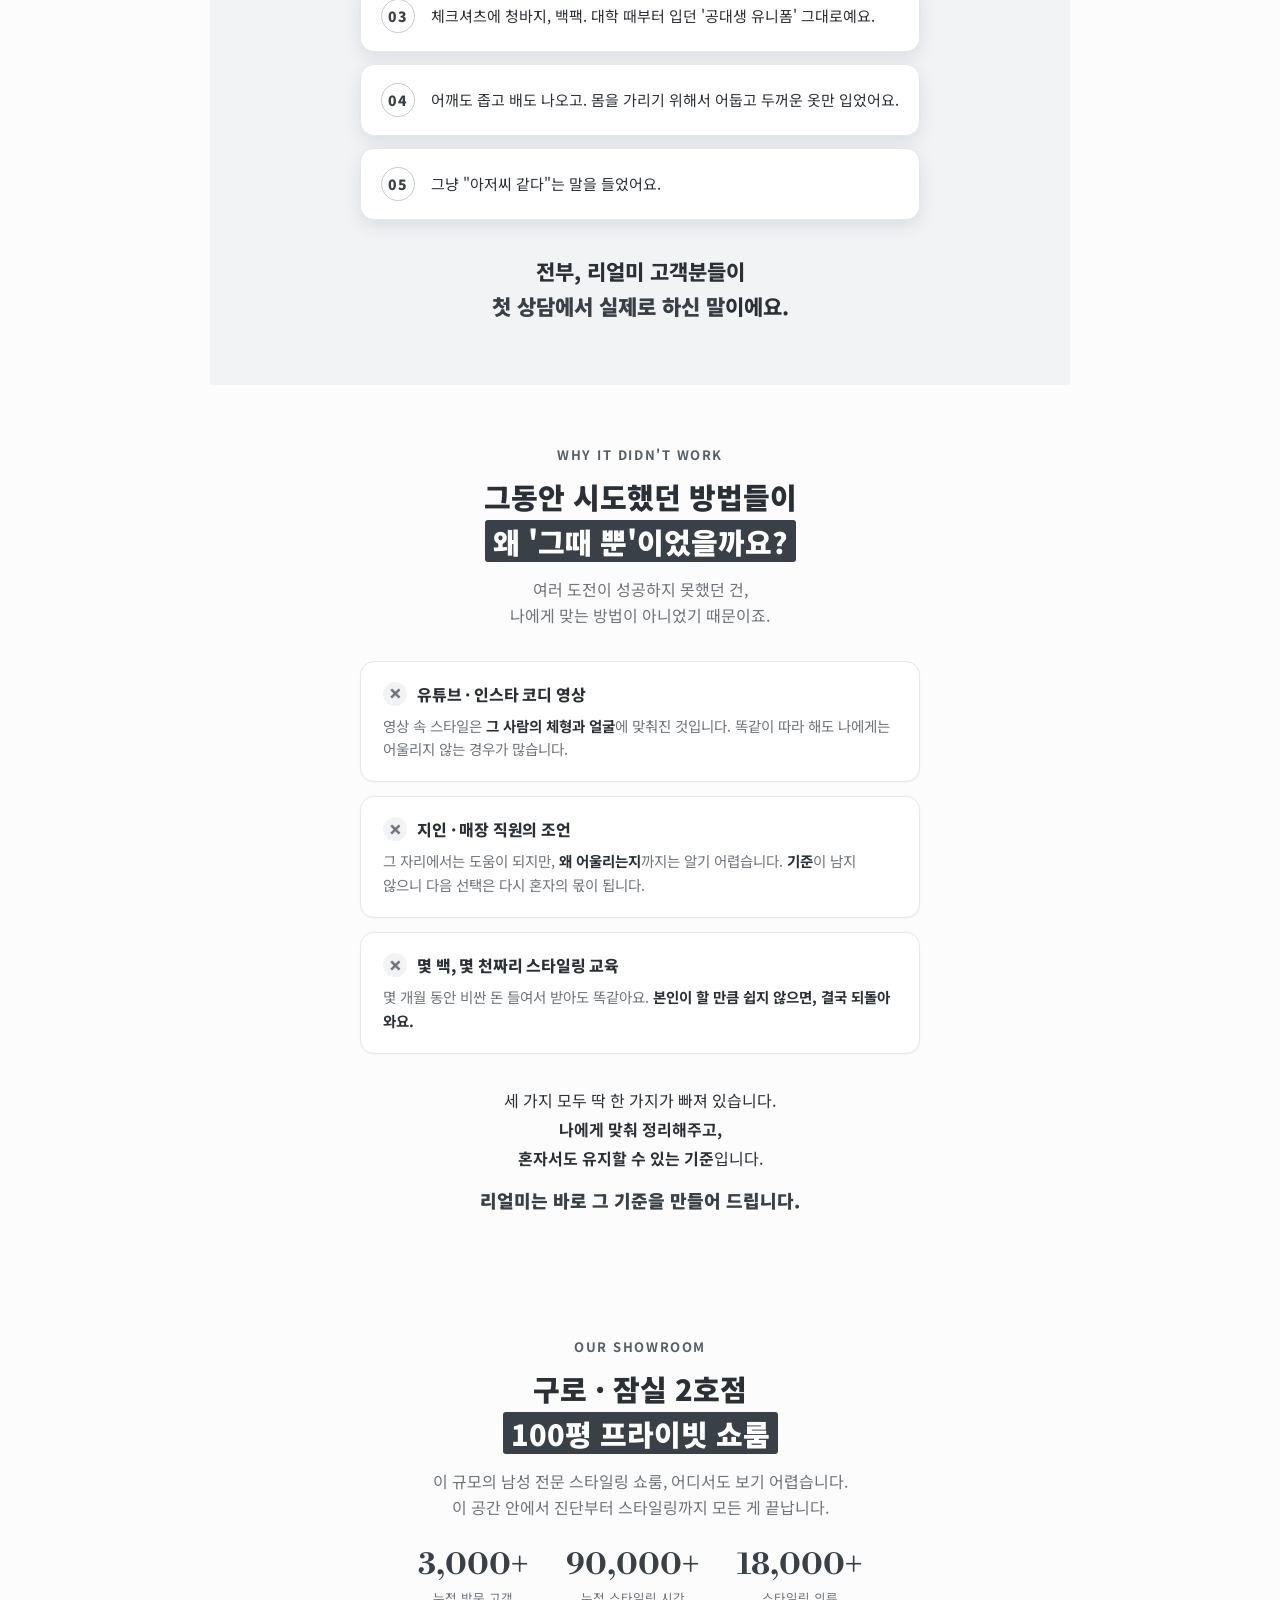
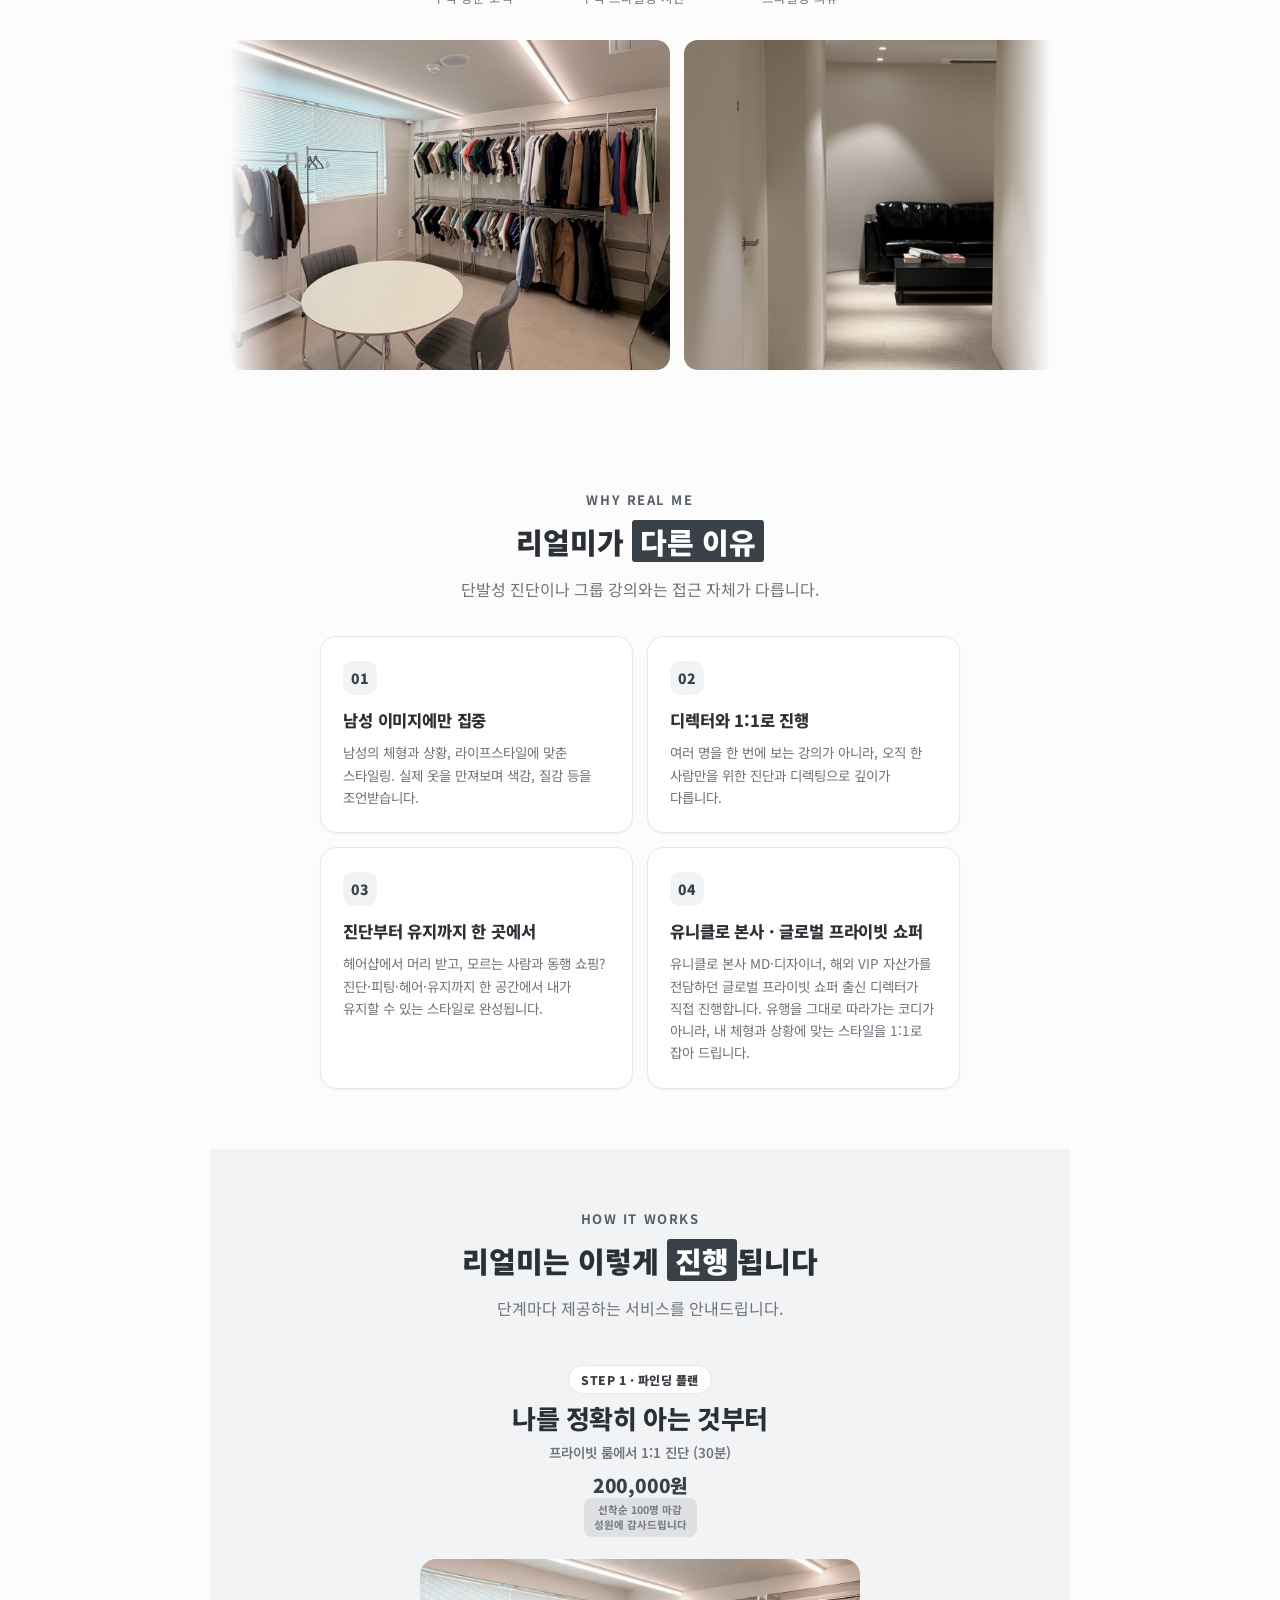
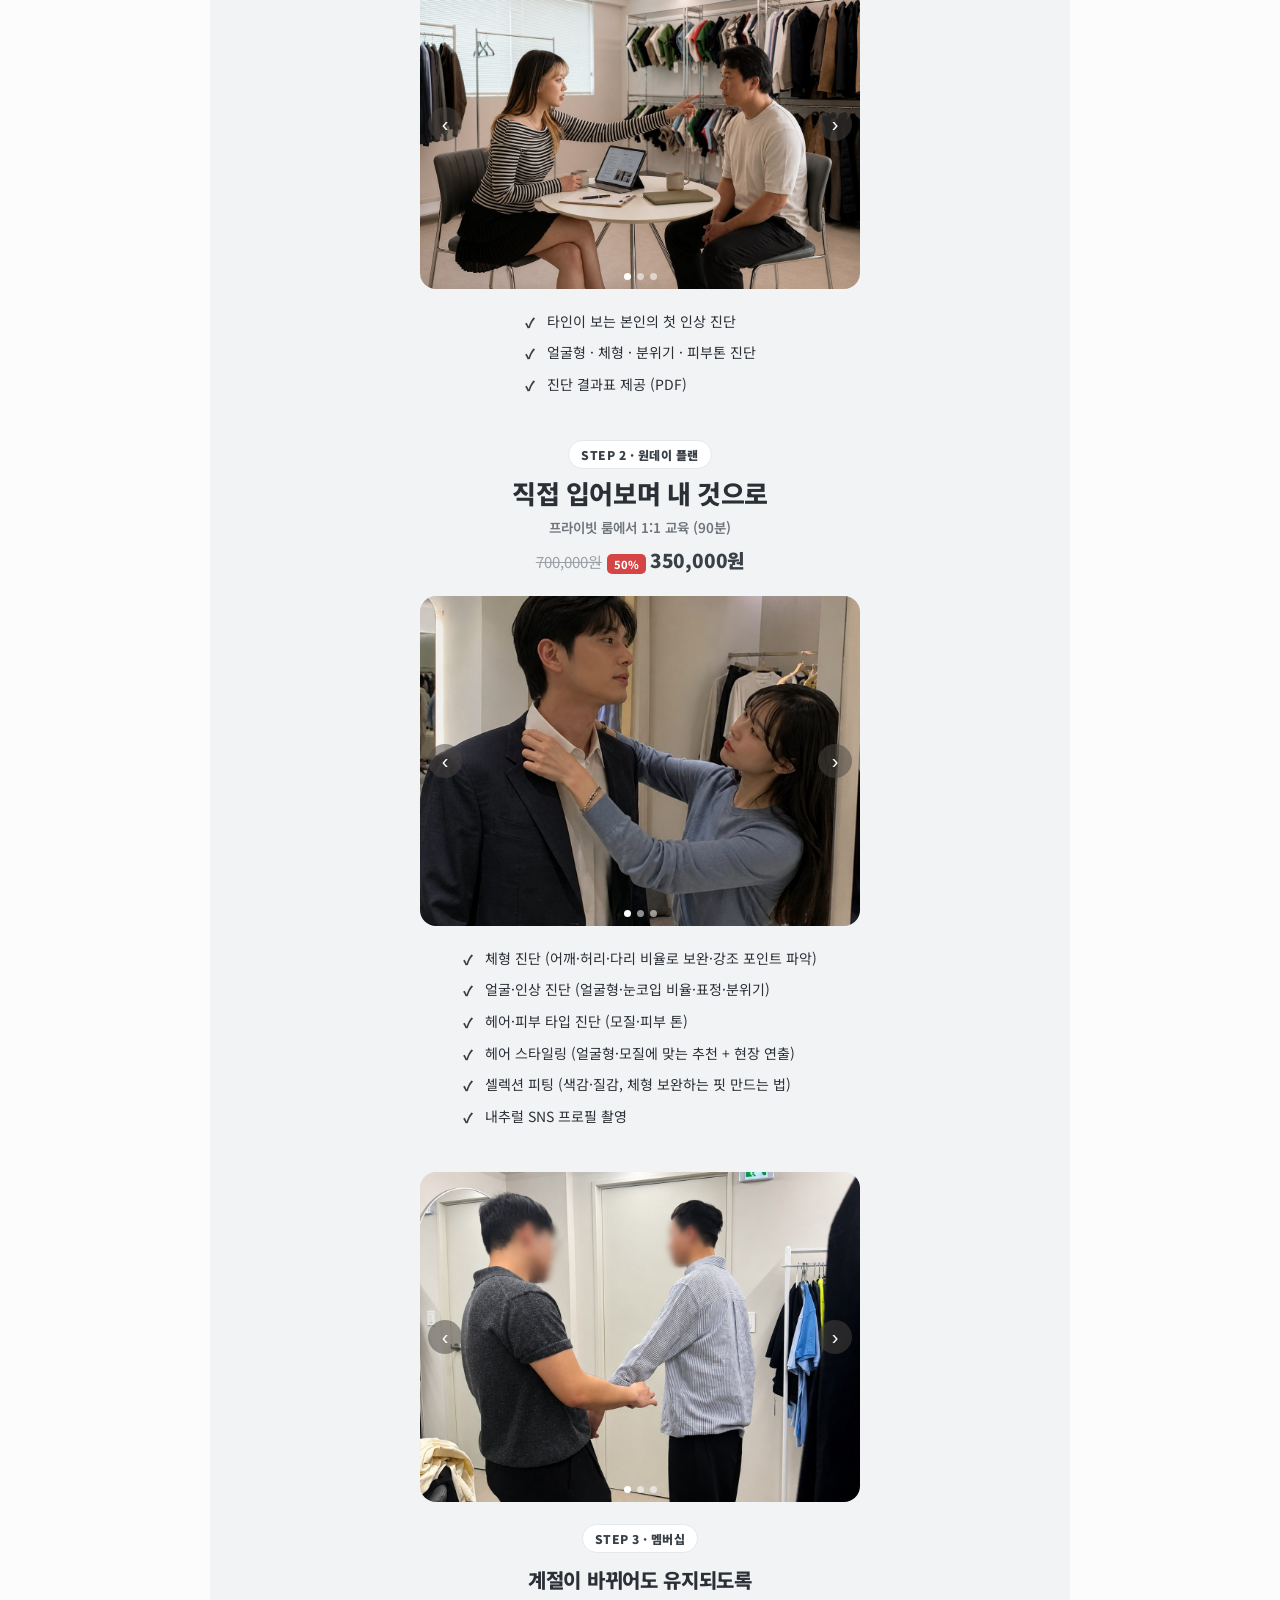
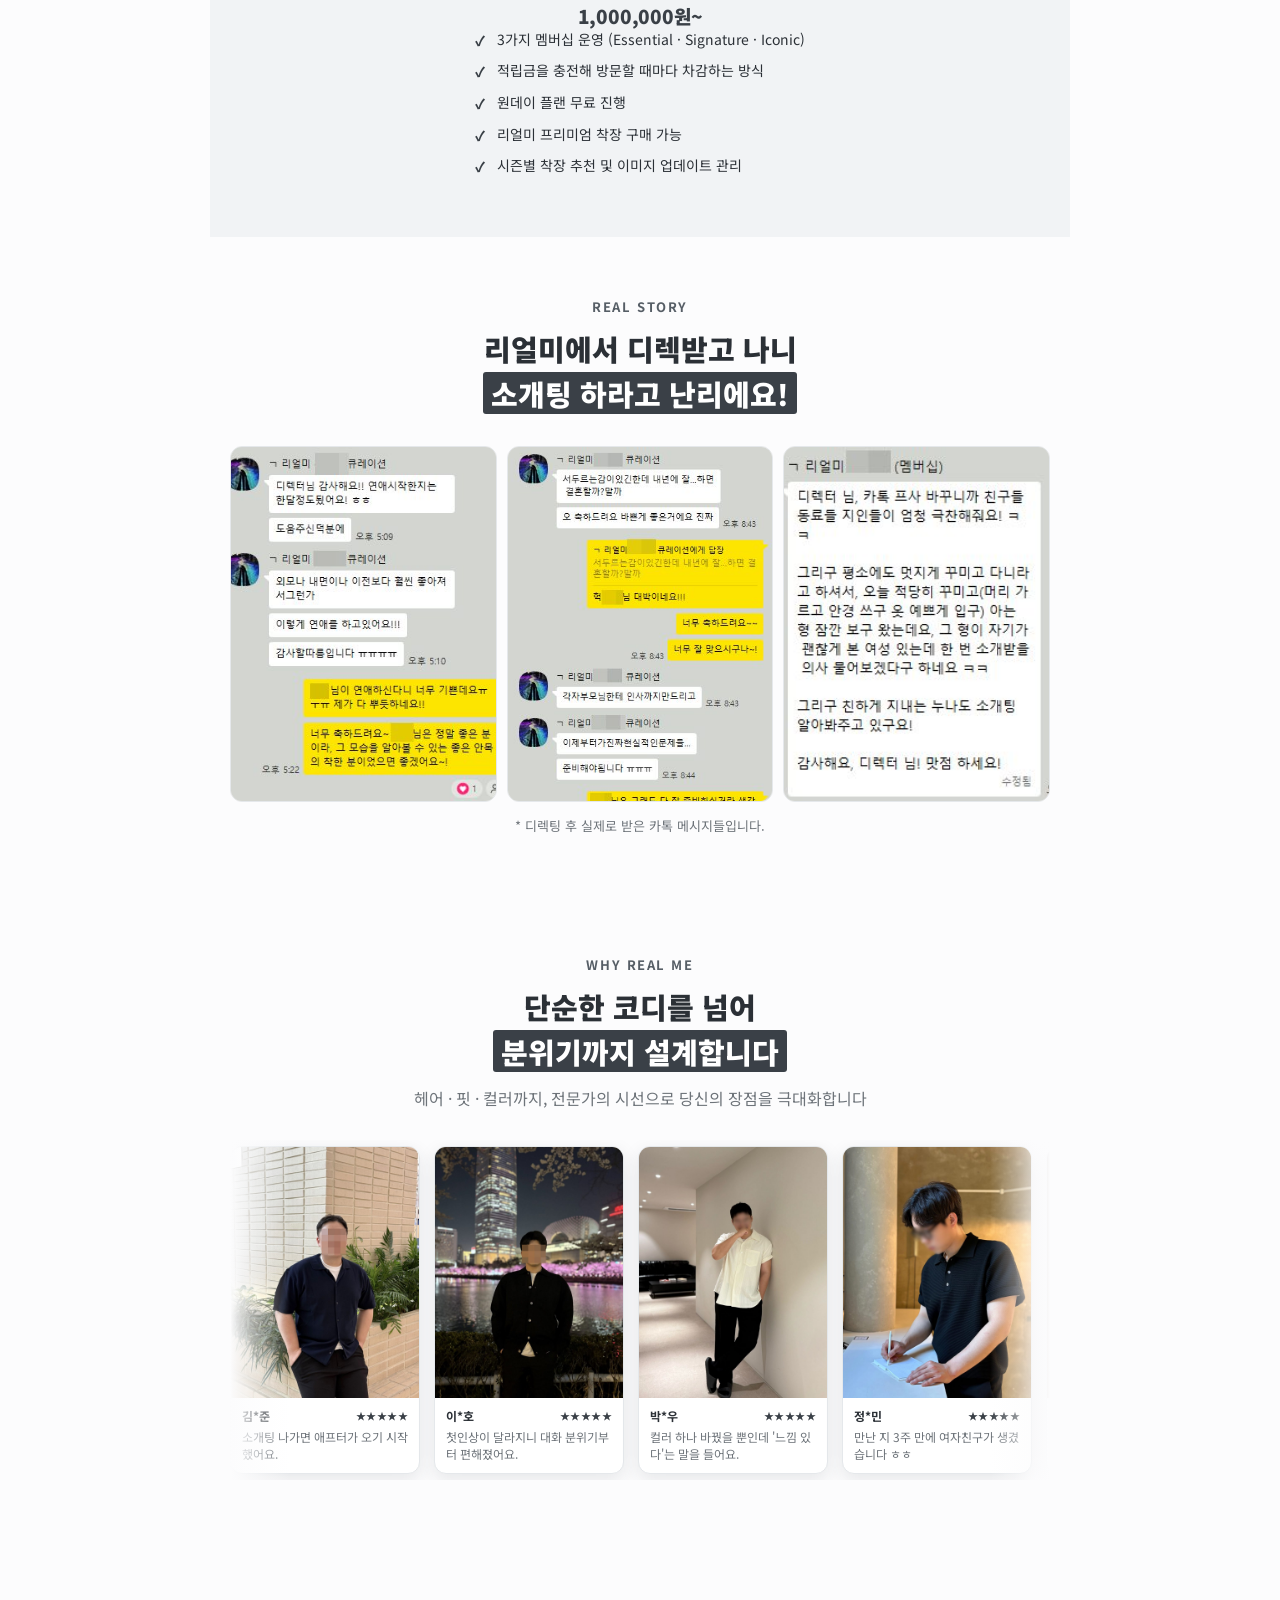
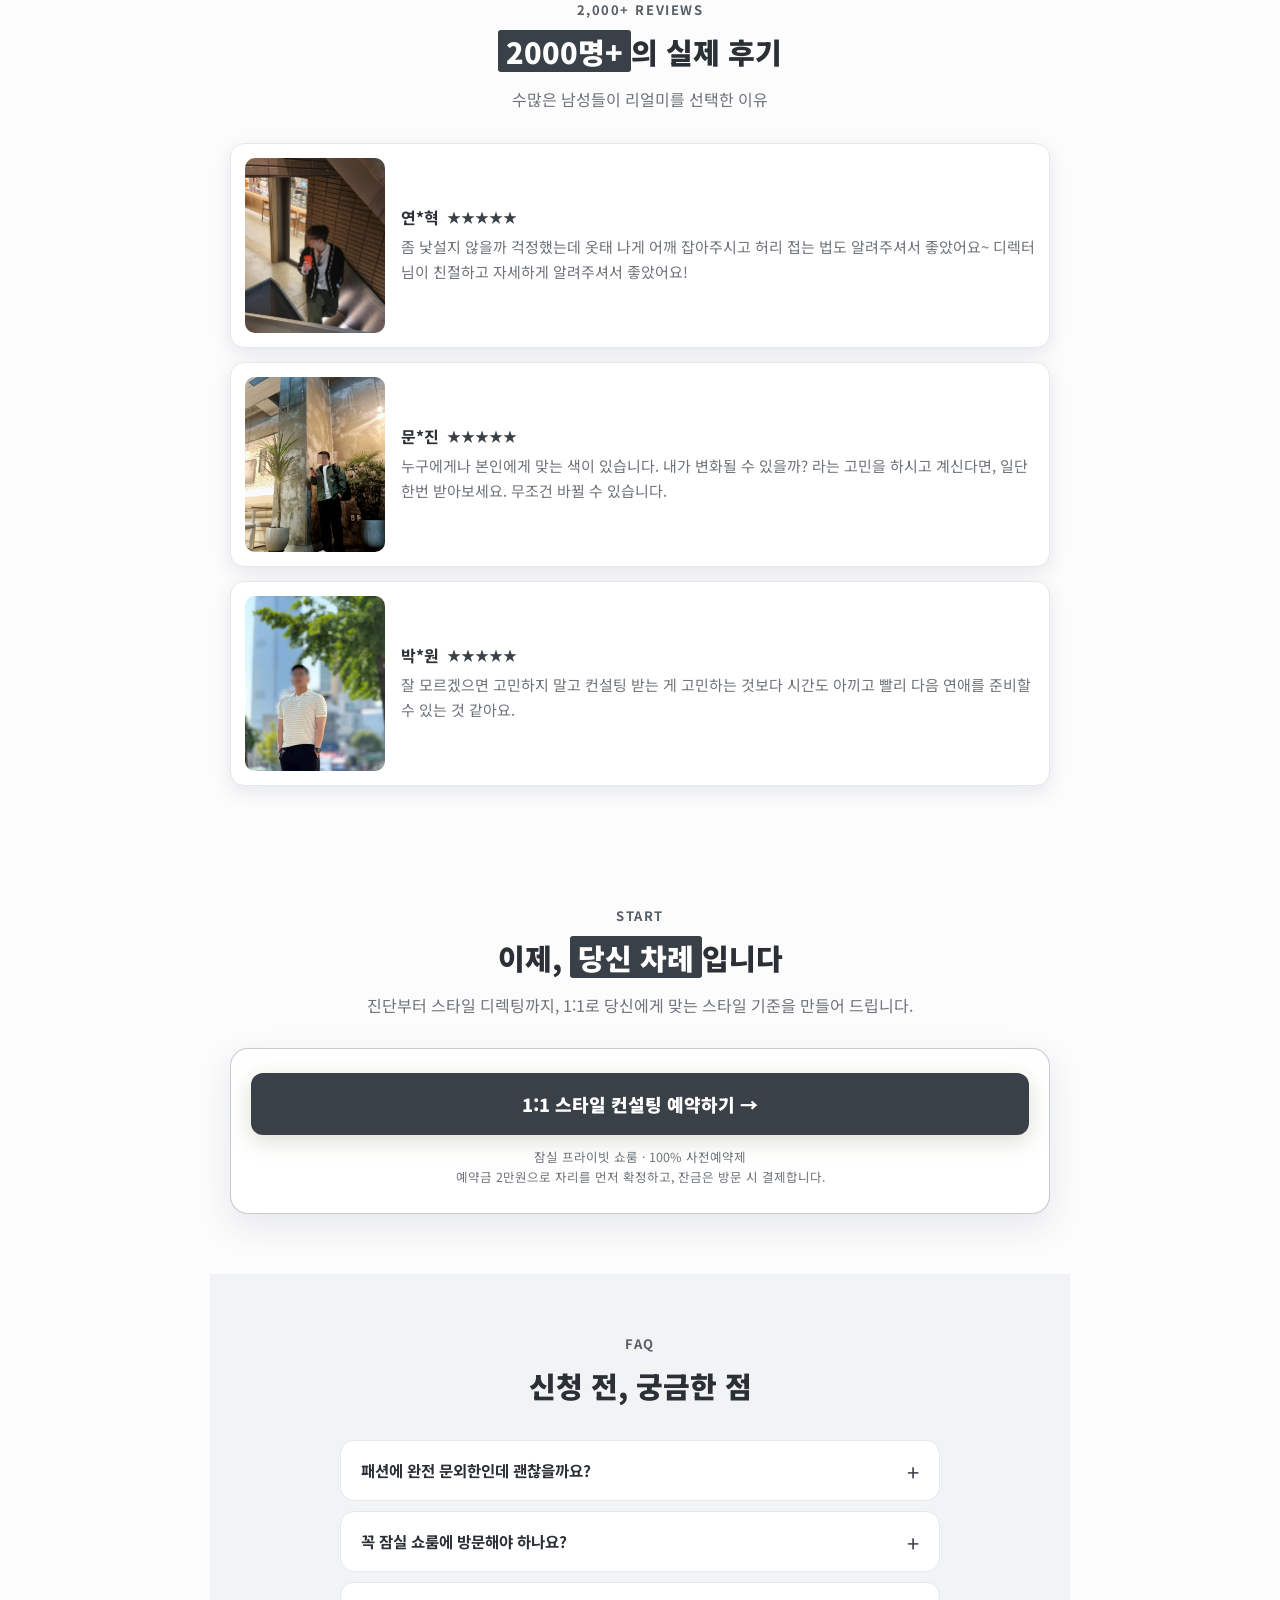
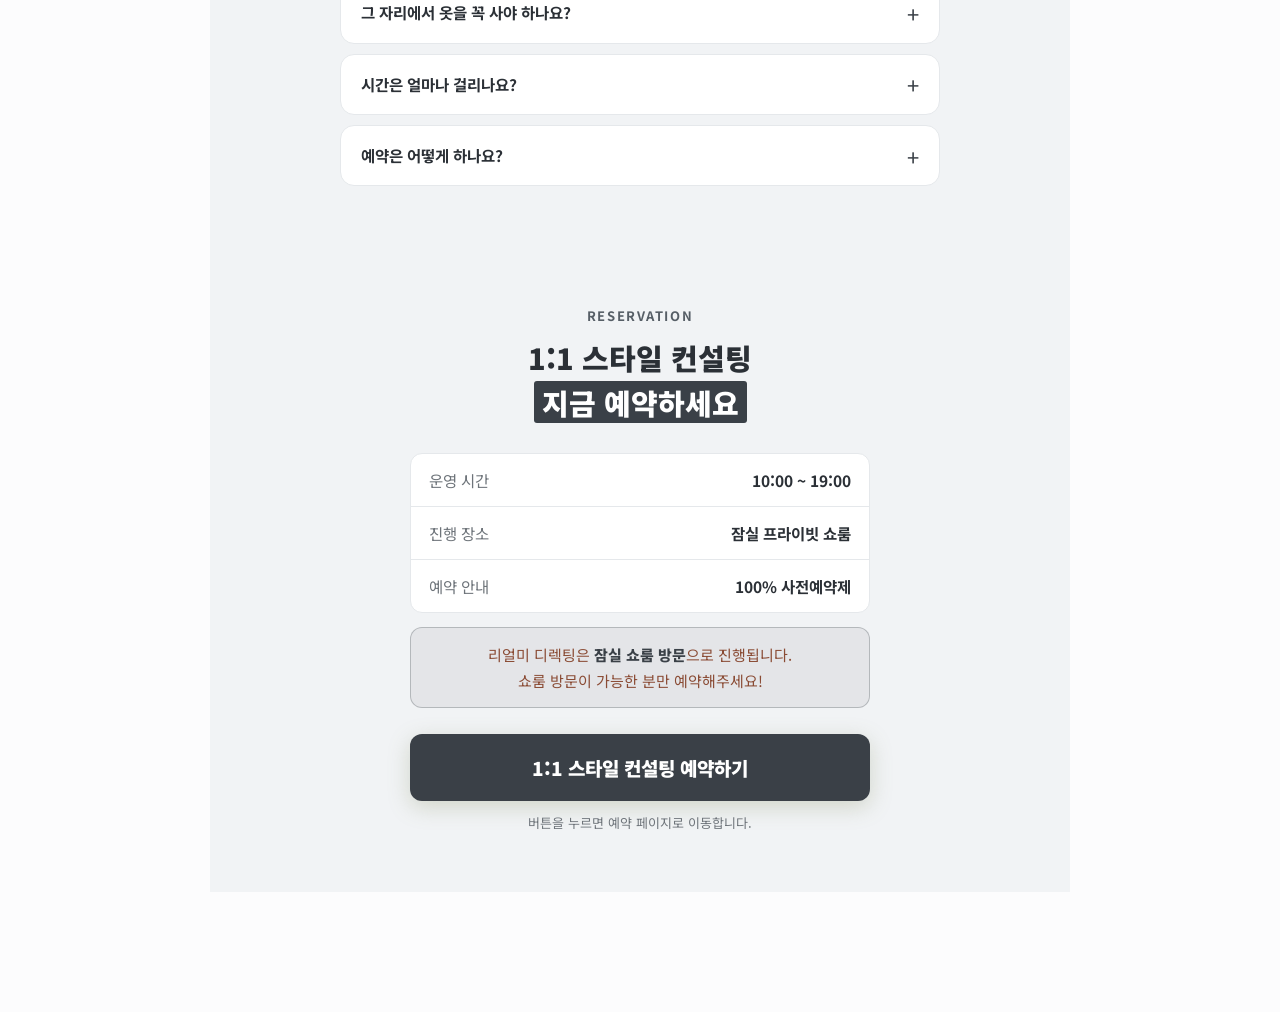
==== commit d92658a3: "파인딩 플랜 정가 150,000원 → 200,000원 (결제페이지 파인딩 잔금 180,000원), 선착순 마감 뱃지 유지 (2026-10-28 사용자 지시)" ====
--- a/story/index.html
+++ b/story/index.html
@@ -246,7 +246,7 @@
         <span class="svc-step">STEP 1 · 파인딩 플랜</span>
         <h3 class="svc-title">나를 정확히 아는 것부터</h3>
         <p class="svc-room">프라이빗 룸에서 1:1 진단 (30분)</p>
-        <p class="svc-price"><b>150,000원</b><br><span style="display:inline-block;font-size:10.5px;font-weight:800;padding:4px 10px;background:rgba(127,127,127,.18);color:inherit;opacity:.9;white-space:normal;text-align:center;line-height:1.45;border-radius:8px;">선착순 100명 마감<br>성원에 감사드립니다</span></p>
+        <p class="svc-price"><b>200,000원</b><br><span style="display:inline-block;font-size:10.5px;font-weight:800;padding:4px 10px;background:rgba(127,127,127,.18);color:inherit;opacity:.9;white-space:normal;text-align:center;line-height:1.45;border-radius:8px;">선착순 100명 마감<br>성원에 감사드립니다</span></p>
       </div>
       <div class="svc-media">
         <div class="svc-carousel">
